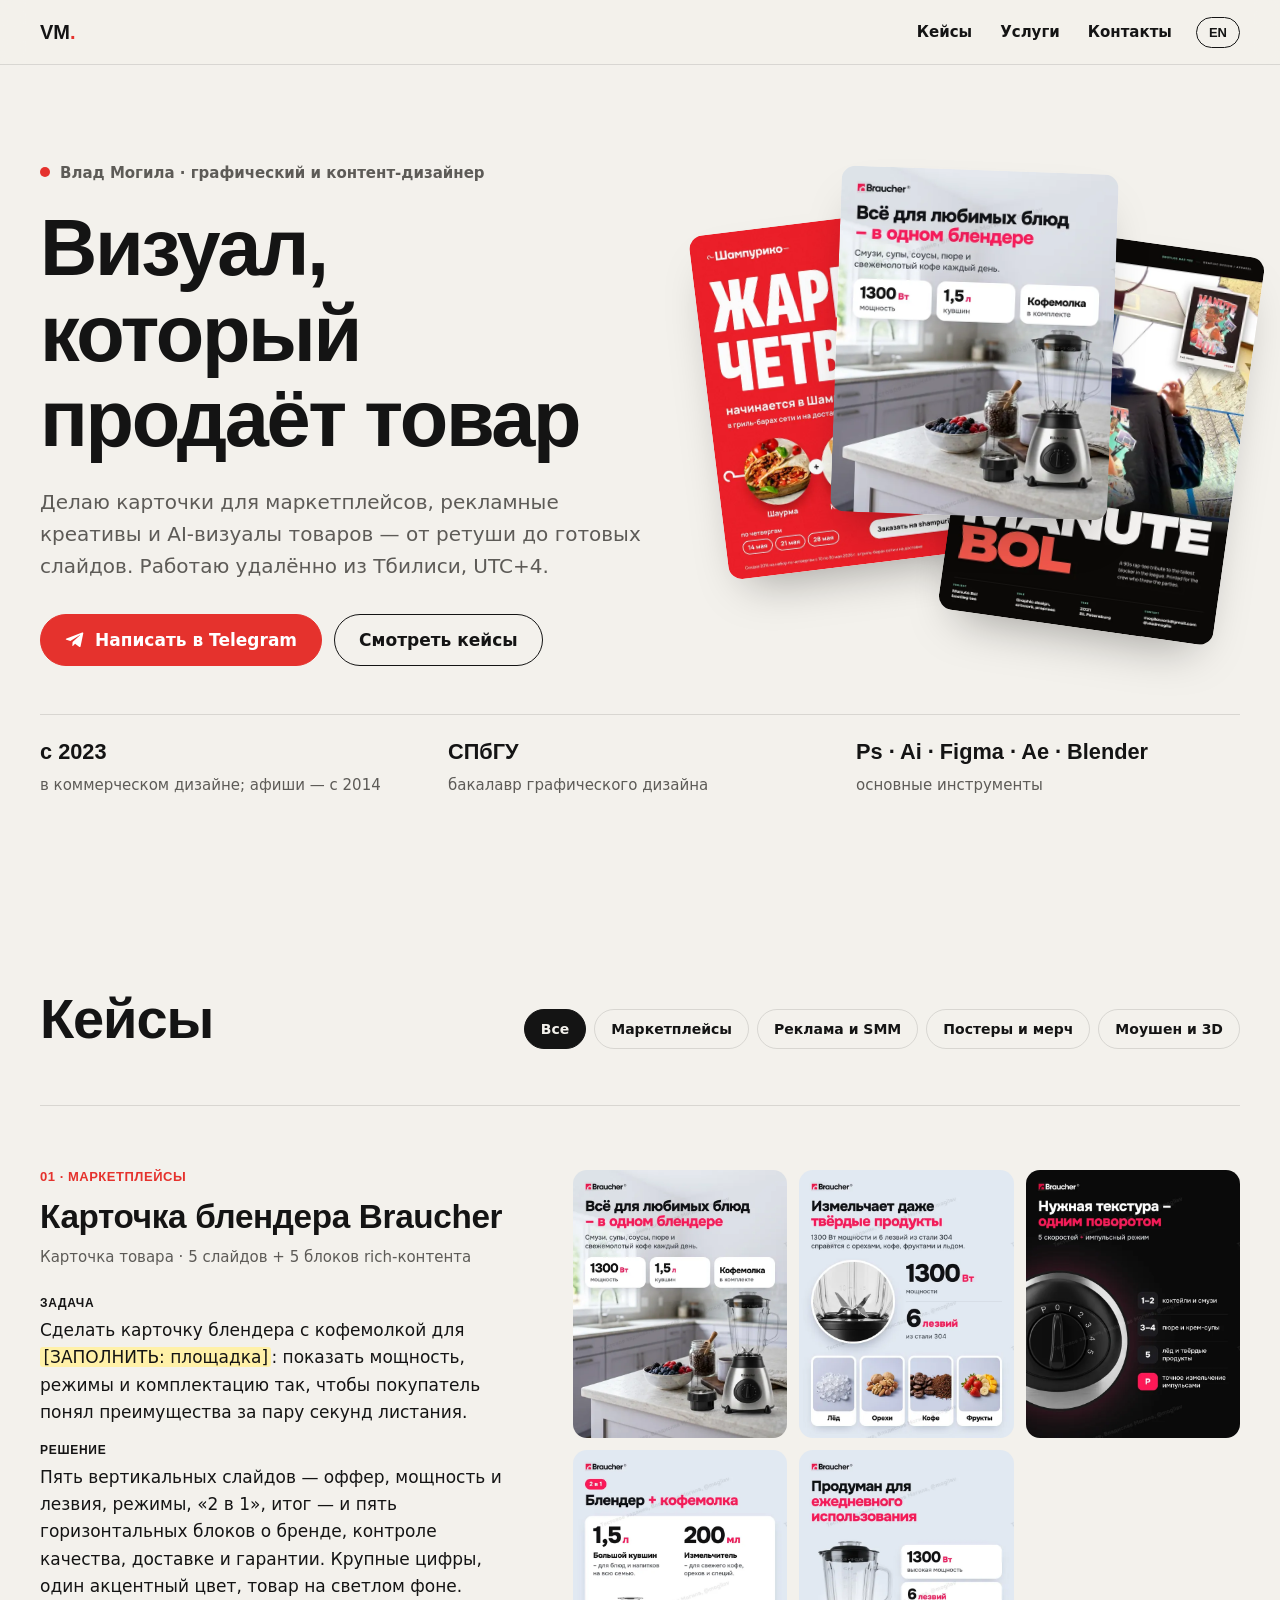
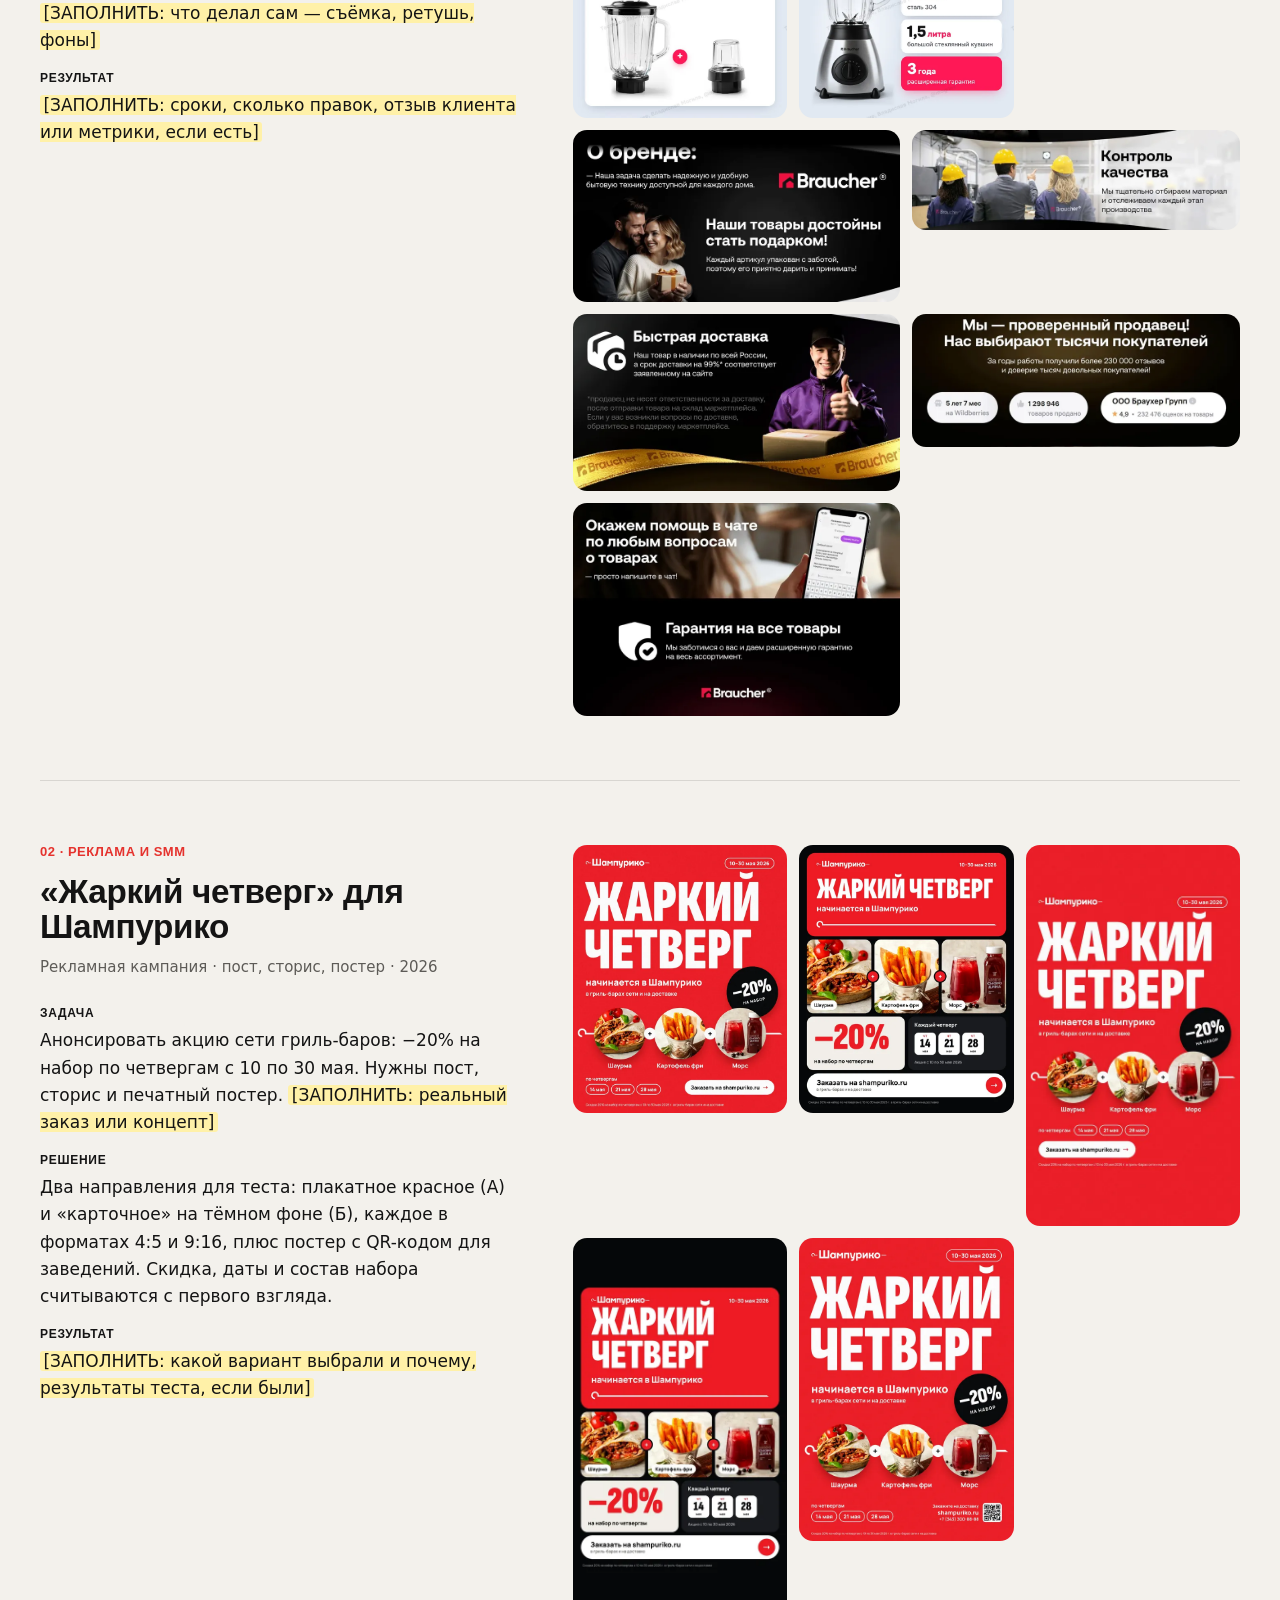
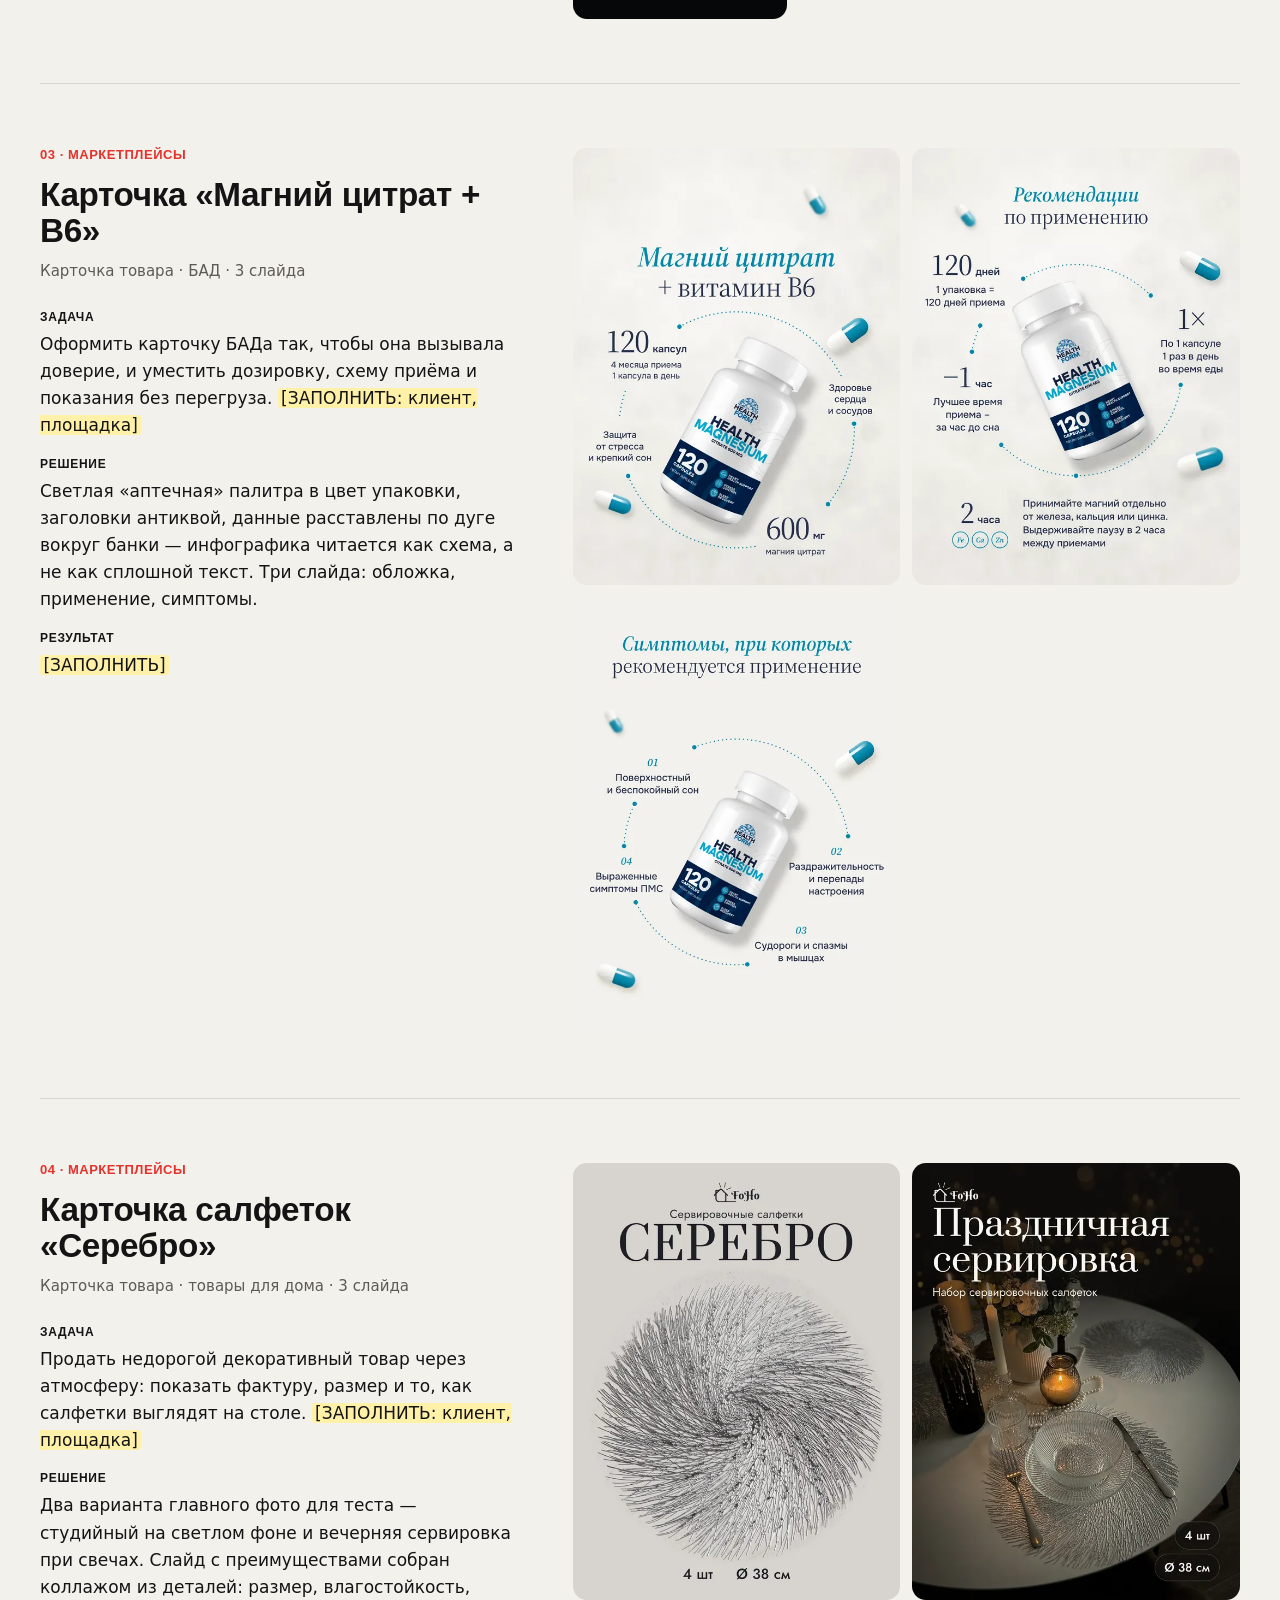
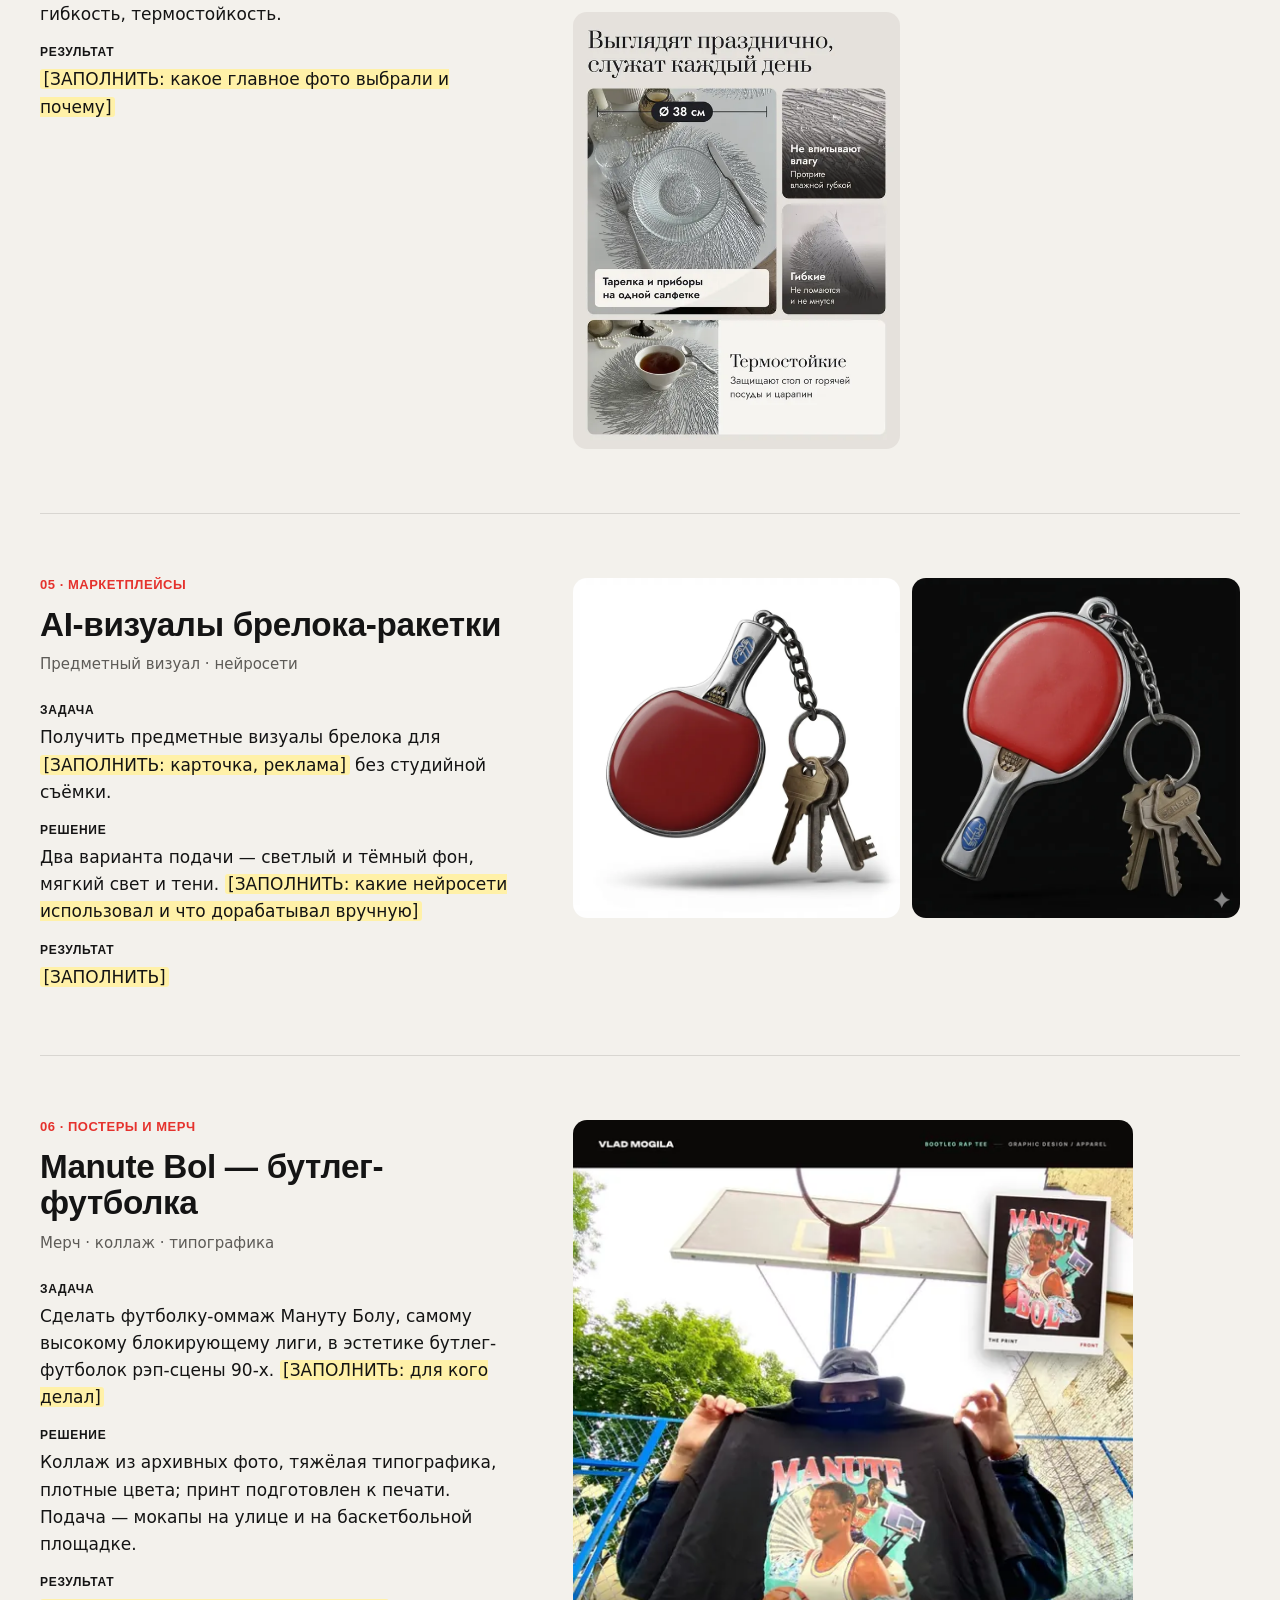
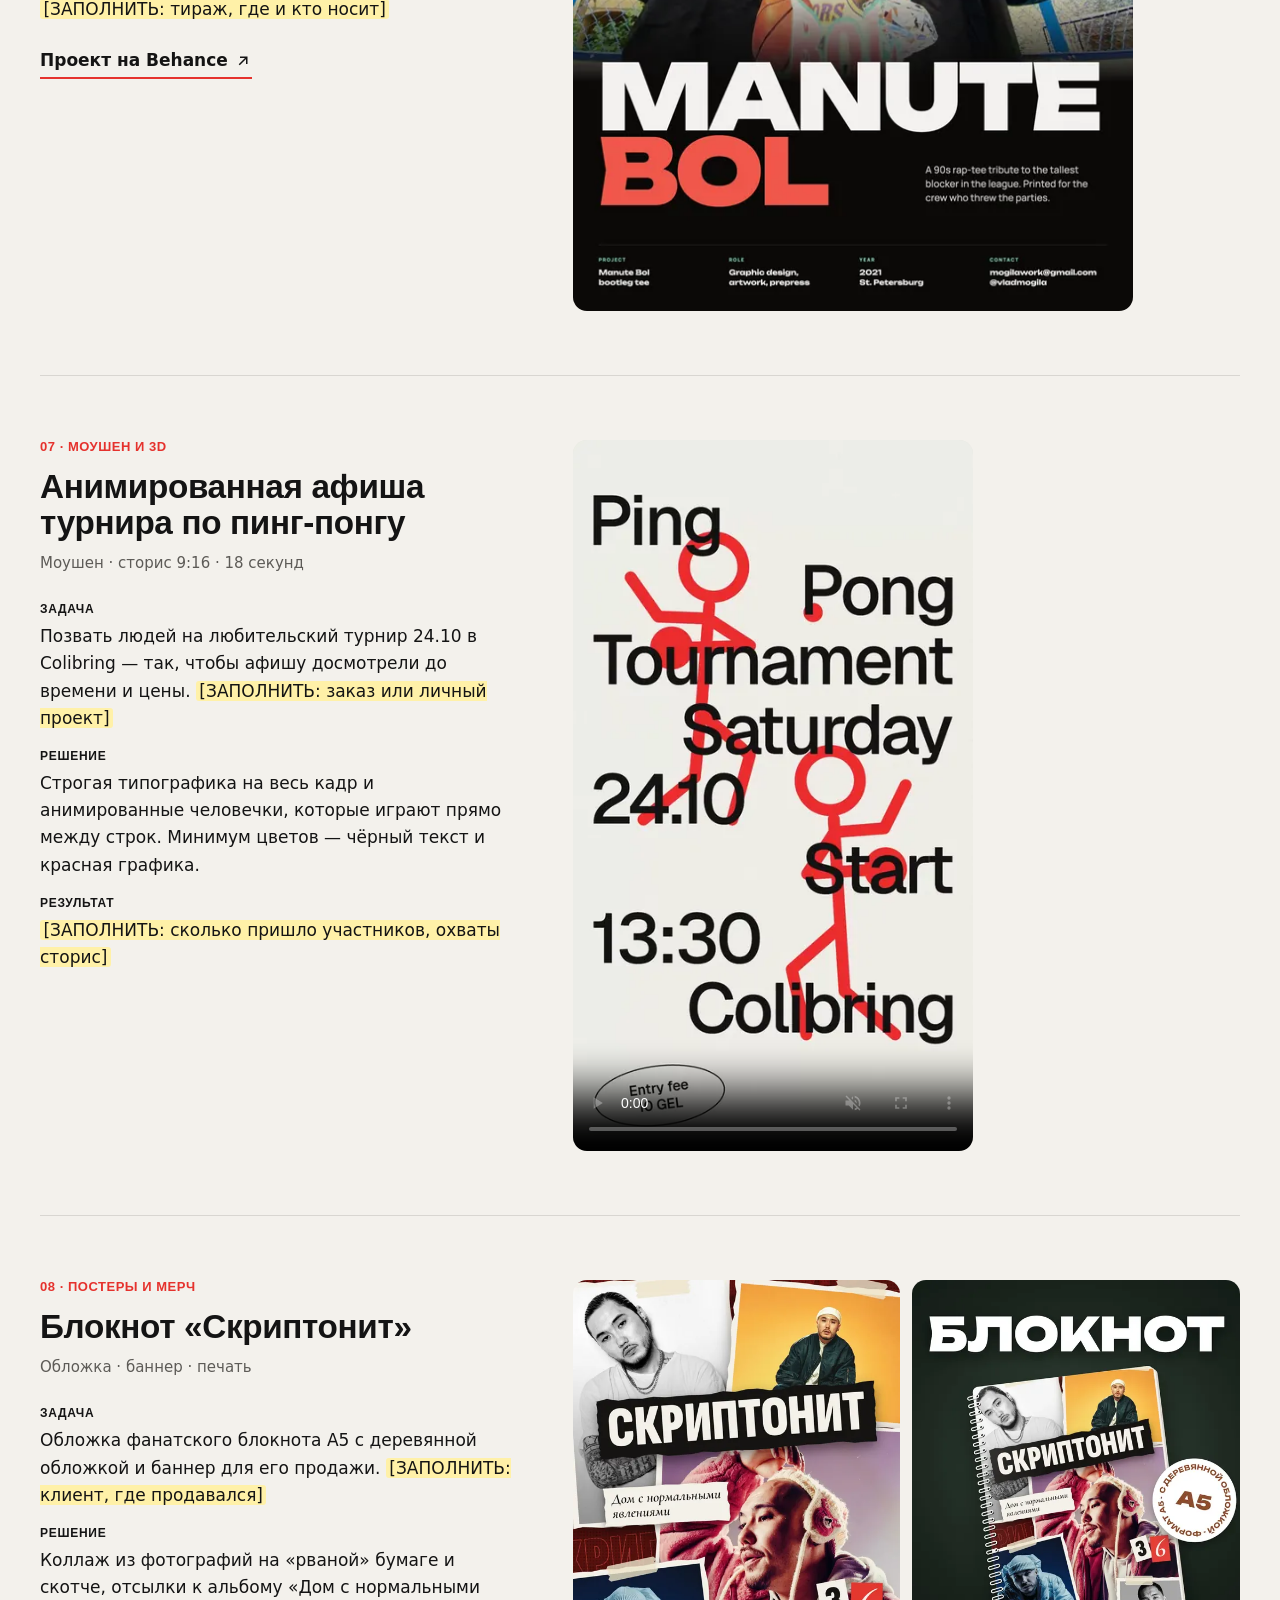
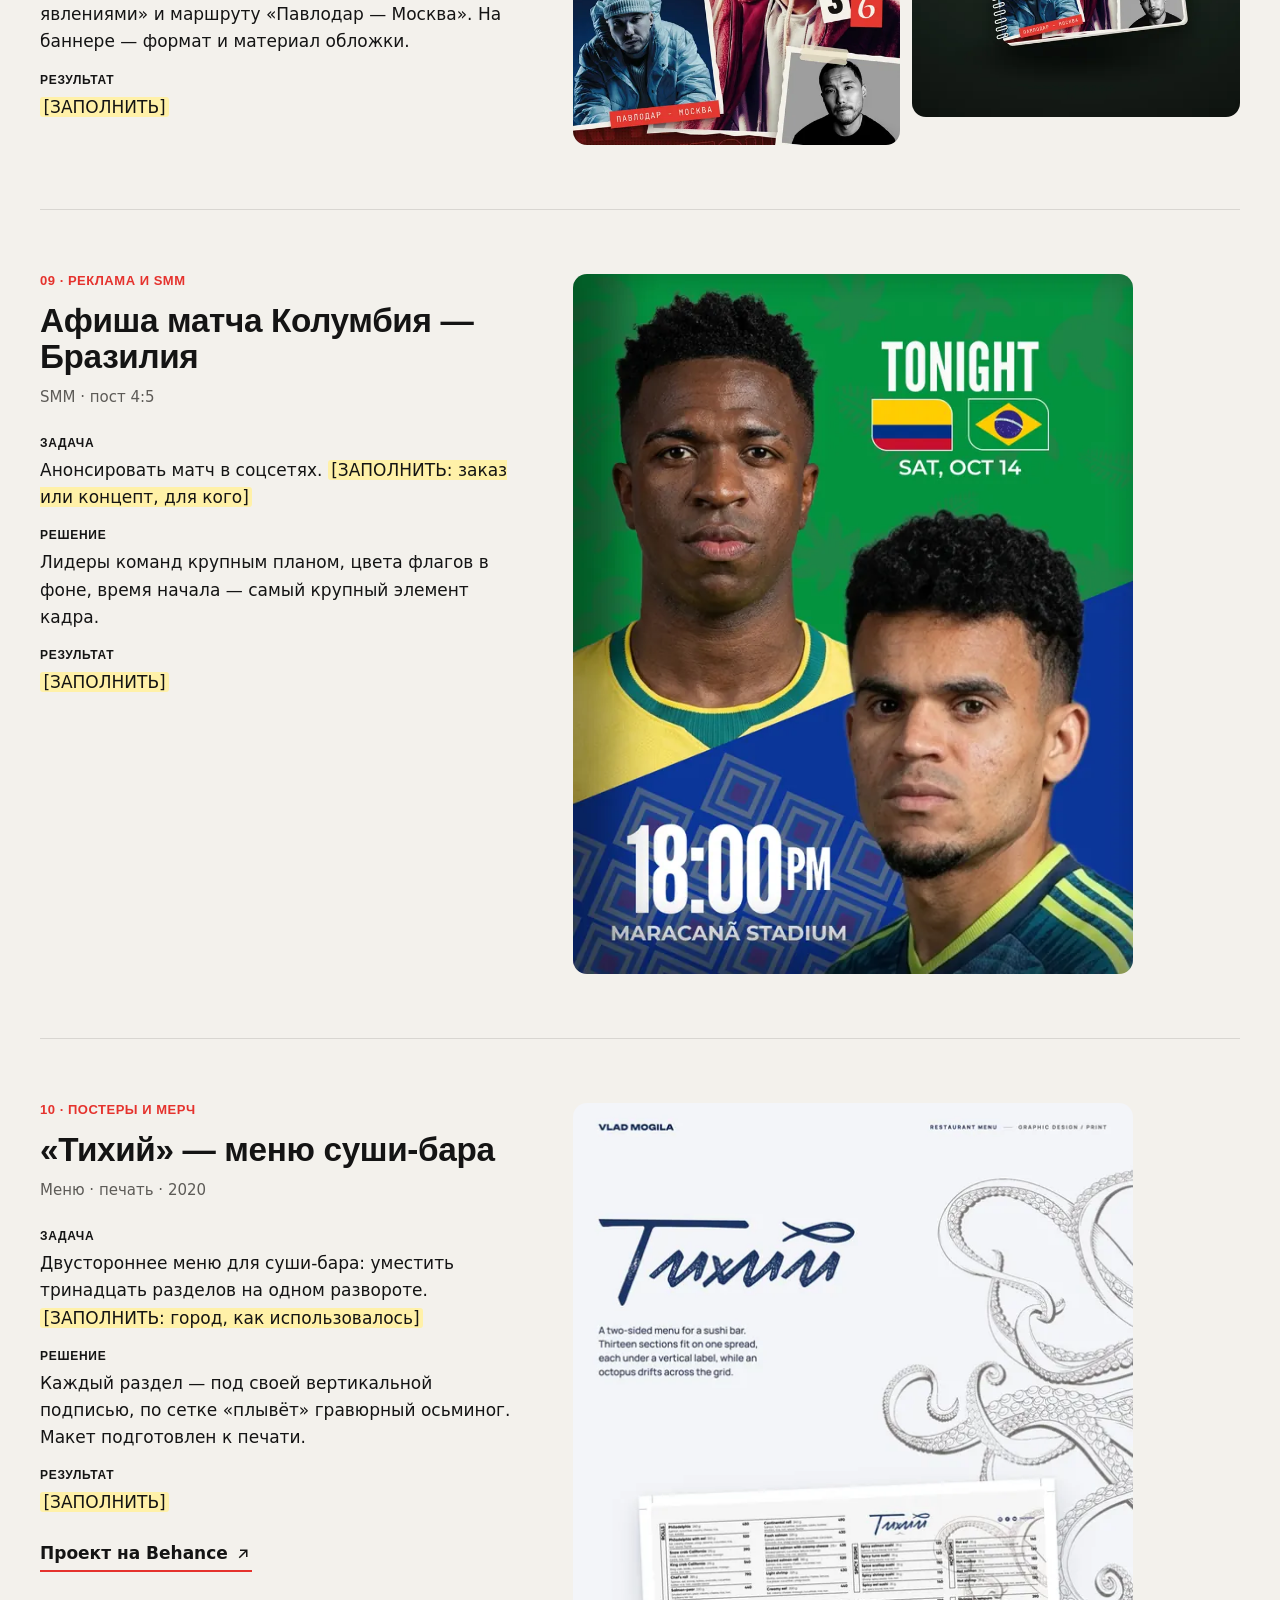
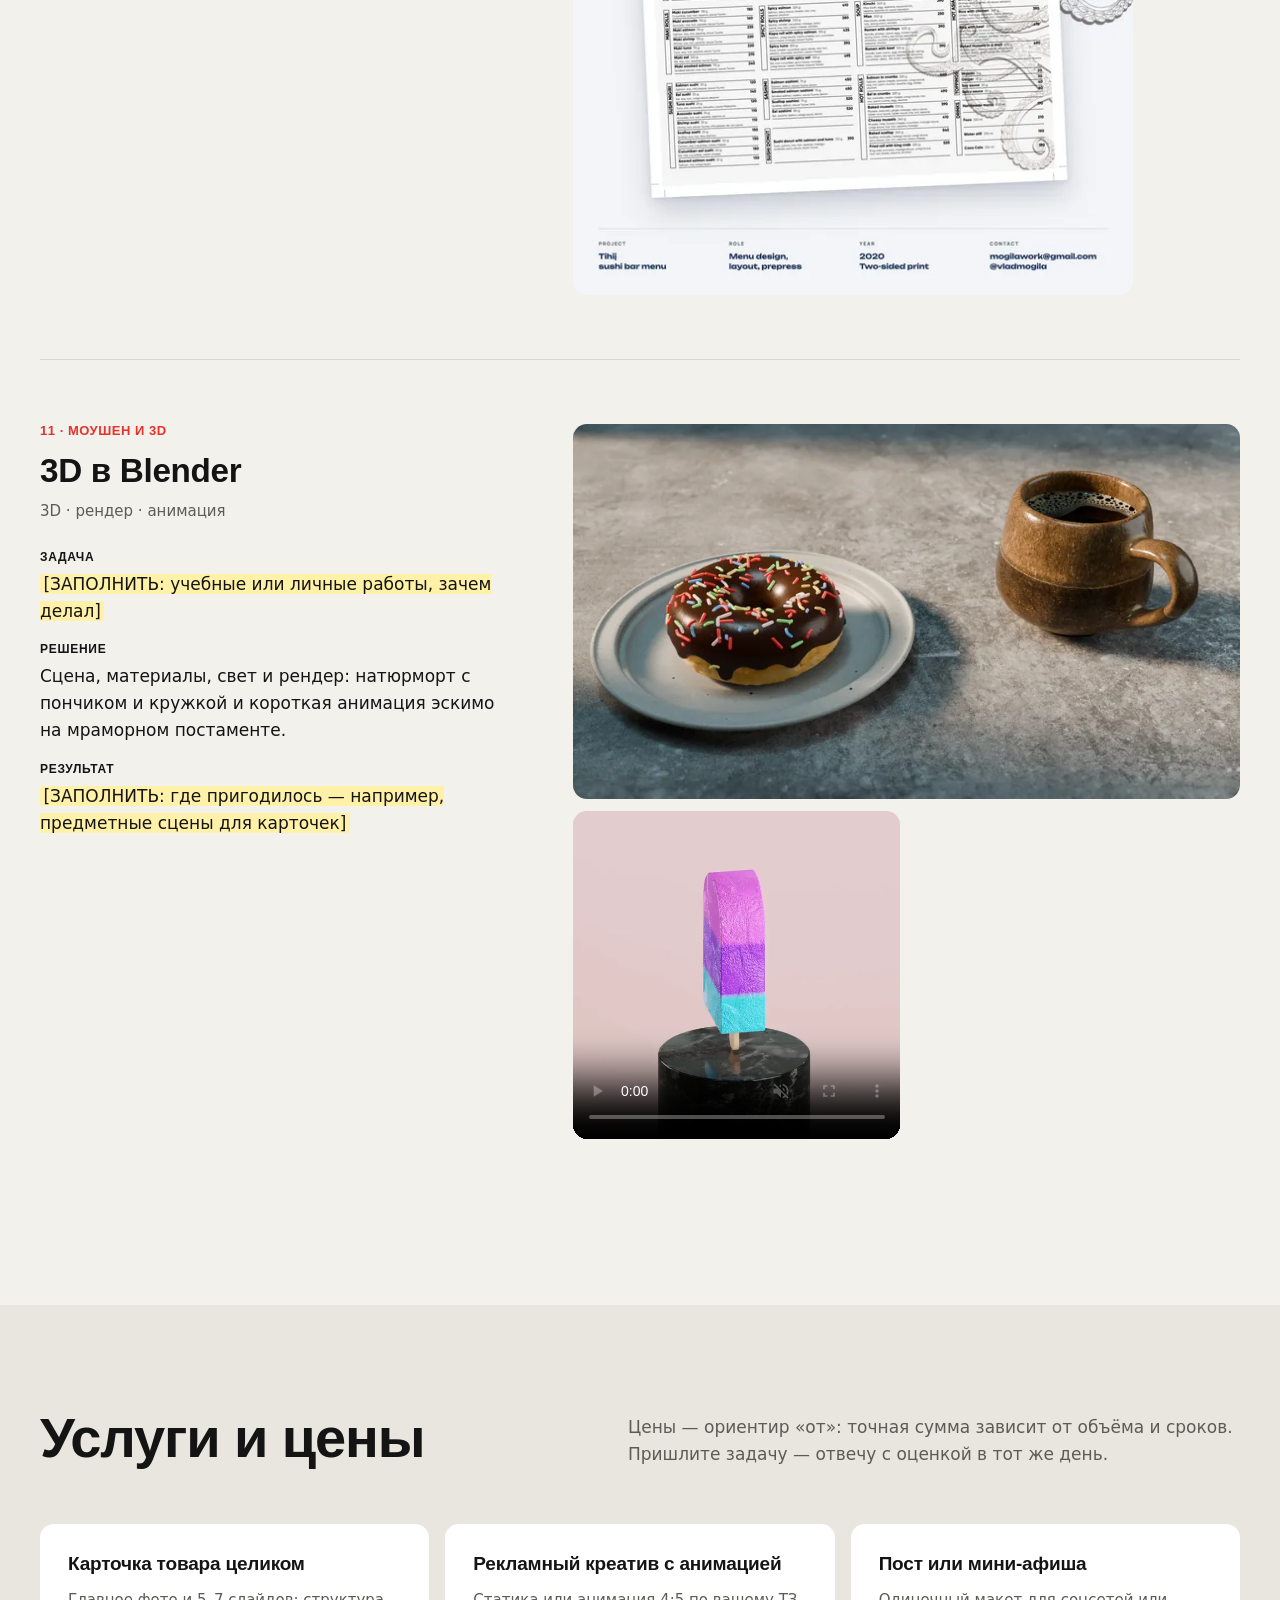
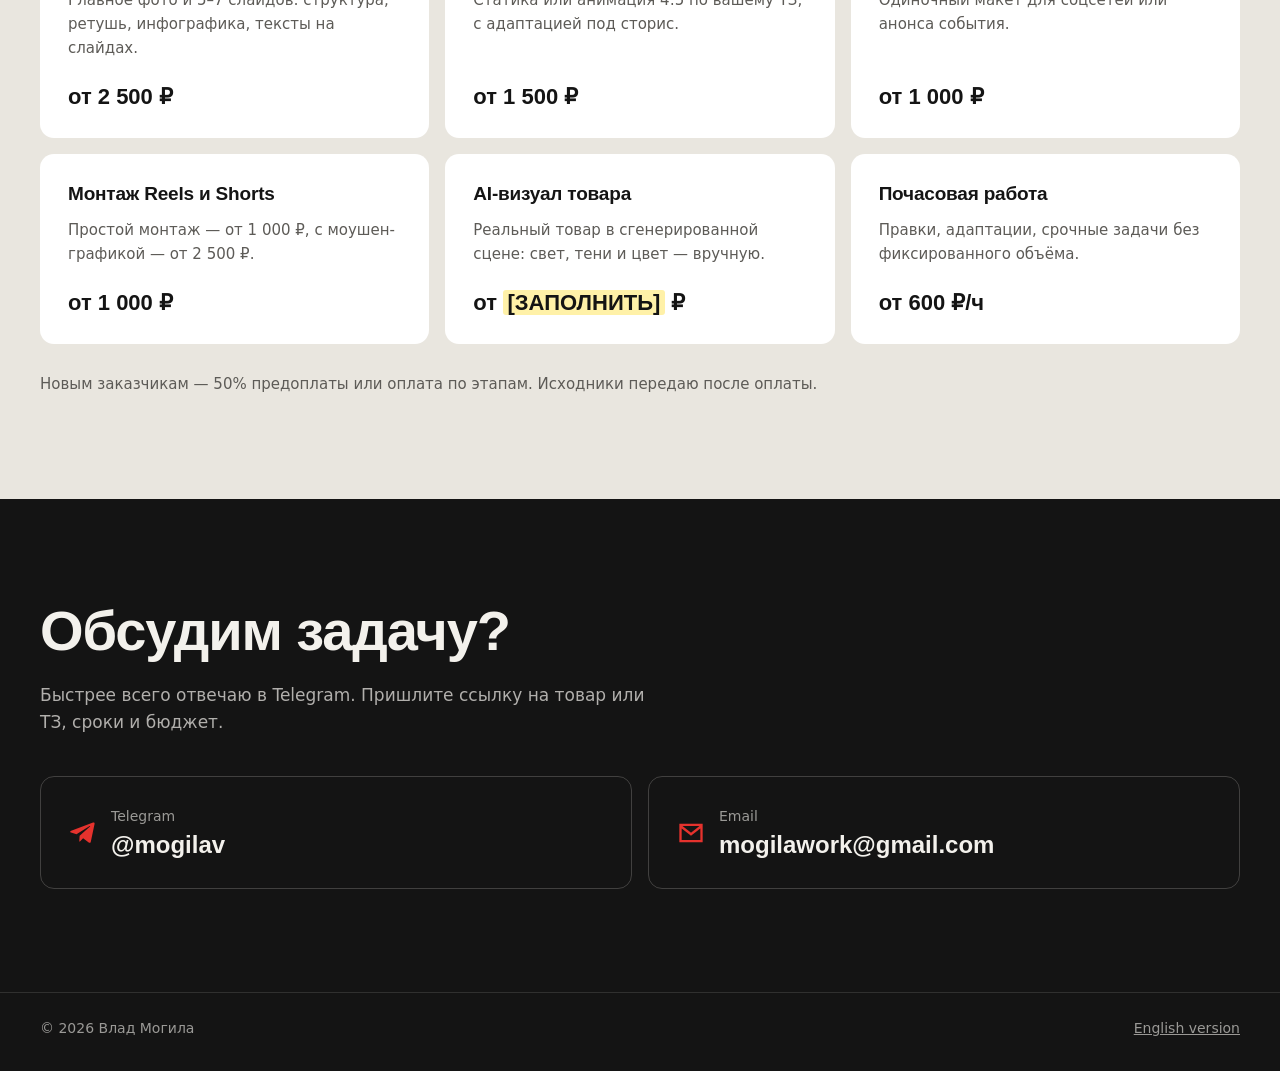
==== docs/index.html @ 45057868 "Add bilingual portfolio site for GitHub Pages - Move project sources into works/ - scripts/optimize." ====
<!doctype html>
<html lang="ru">
<head>
  <meta charset="utf-8">
  <meta name="viewport" content="width=device-width, initial-scale=1">
  <title>Влад Могила — графический и контент-дизайнер</title>
  <meta name="description" content="Карточки для маркетплейсов, рекламные креативы, AI-визуалы товаров и моушен. Портфолио и цены.">
  <link rel="canonical" href="https://vladmogila.github.io/portfolio/">
  <link rel="alternate" hreflang="ru" href="https://vladmogila.github.io/portfolio/">
  <link rel="alternate" hreflang="en" href="https://vladmogila.github.io/portfolio/en/">
  <link rel="alternate" hreflang="x-default" href="https://vladmogila.github.io/portfolio/">
  <meta name="theme-color" content="#f3f1ec">
  <link rel="icon" href="assets/favicon.svg" type="image/svg+xml">
  <link rel="apple-touch-icon" href="assets/apple-touch-icon.png">

  <!-- Превью для соцсетей / Social preview -->
  <meta property="og:type" content="website">
  <meta property="og:site_name" content="Vlad Mogila">
  <meta property="og:locale" content="ru_RU">
  <meta property="og:url" content="https://vladmogila.github.io/portfolio/">
  <meta property="og:title" content="Влад Могила — графический и контент-дизайнер">
  <meta property="og:description" content="Карточки для маркетплейсов, рекламные креативы, AI-визуалы товаров и моушен. Портфолио и цены.">
  <meta property="og:image" content="https://vladmogila.github.io/portfolio/assets/og-ru.jpg">
  <meta property="og:image:width" content="1200">
  <meta property="og:image:height" content="630">
  <meta property="og:image:alt" content="Влад Могила — графический и контент-дизайнер">
  <meta name="twitter:card" content="summary_large_image">
  <meta name="twitter:title" content="Влад Могила — графический и контент-дизайнер">
  <meta name="twitter:description" content="Карточки для маркетплейсов, рекламные креативы, AI-визуалы товаров и моушен. Портфолио и цены.">
  <meta name="twitter:image" content="https://vladmogila.github.io/portfolio/assets/og-ru.jpg">

  <link rel="preload" href="assets/fonts/unbounded-cyrillic.woff2" as="font" type="font/woff2" crossorigin>
  <link rel="stylesheet" href="assets/css/style.css">
  <script src="assets/js/main.js" defer></script>
</head>
<body>
  <a class="skip" href="#main">Перейти к содержанию</a>
  <header class="header">
    <div class="wrap header__inner">
      <a class="logo" href="#top" aria-label="Vlad Mogila">VM<span>.</span></a>
      <nav class="nav" aria-label="Меню">
        <a href="#cases">Кейсы</a>
        <a href="#services">Услуги</a>
        <a href="#contact">Контакты</a>
      </nav>
      <a class="lang" href="en/" hreflang="en" lang="en" aria-label="English version">EN</a>
    </div>
  </header>

  <main id="main">
    <section class="hero" id="top">
      <div class="wrap hero__inner">
        <div class="hero__text">
          <p class="eyebrow">Влад Могила · графический и контент-дизайнер</p>
          <h1>Визуал, который продаёт товар</h1>
          <p class="hero__lead">Делаю карточки для маркетплейсов, рекламные креативы и AI-визуалы товаров — от ретуши до готовых слайдов. Работаю удалённо из Тбилиси, UTC+4.</p>
          <div class="hero__cta">
            <a class="btn btn--accent" href="https://t.me/mogilav" target="_blank" rel="noopener"><svg aria-hidden="true" viewBox="0 0 24 24" width="20" height="20"><path fill="currentColor" d="M21.9 4.3 18.7 19.4c-.2 1-.9 1.3-1.8.8l-4.8-3.6-2.3 2.2c-.3.3-.5.5-1 .5l.3-4.9 8.9-8c.4-.3-.1-.5-.6-.2L6.4 13.1l-4.7-1.5c-1-.3-1-1 .2-1.5L20.6 3c.9-.3 1.6.2 1.3 1.3Z"/></svg>Написать в Telegram</a>
            <a class="btn" href="#cases">Смотреть кейсы</a>
          </div>
        </div>
        <div class="hero__art" aria-hidden="true">
        <img src="assets/works/shampuriko/post-a-thumb.webp" width="1080" height="1350" alt="" fetchpriority="high">
        <img src="assets/works/blender-card/01-offer-thumb.webp" width="1280" height="1600" alt="" fetchpriority="auto">
        <img src="assets/works/manute-bol/presentation-thumb.webp" width="1414" height="2000" alt="" fetchpriority="auto">
        </div>
        <ul class="facts">
          <li><b>с 2023</b><span>в коммерческом дизайне; афиши — с 2014</span></li>
          <li><b>СПбГУ</b><span>бакалавр графического дизайна</span></li>
          <li><b>Ps · Ai · Figma · Ae · Blender</b><span>основные инструменты</span></li>
        </ul>
      </div>
    </section>

    <section class="section" id="cases" aria-labelledby="cases-h">
      <div class="wrap">
        <div class="section__head">
          <h2 id="cases-h">Кейсы</h2>
          <div class="chips" role="group" aria-label="Фильтр кейсов"><button type="button" class="chip" aria-pressed="true" data-filter="all">Все</button><button type="button" class="chip" aria-pressed="false" data-filter="ecom">Маркетплейсы</button><button type="button" class="chip" aria-pressed="false" data-filter="ads">Реклама и SMM</button><button type="button" class="chip" aria-pressed="false" data-filter="print">Постеры и мерч</button><button type="button" class="chip" aria-pressed="false" data-filter="motion">Моушен и 3D</button></div>
        </div>
      <article class="case" id="blender-card" data-cat="ecom">
        <div class="case__text">
          <p class="case__num">01 · Маркетплейсы</p>
          <h3 class="case__title">Карточка блендера Braucher</h3>
          <p class="case__meta">Карточка товара · 5 слайдов + 5 блоков rich-контента</p>
          <dl class="case__story">
            <div><dt>Задача</dt><dd>Сделать карточку блендера с кофемолкой для <mark class="todo">[ЗАПОЛНИТЬ: площадка]</mark>: показать мощность, режимы и комплектацию так, чтобы покупатель понял преимущества за пару секунд листания.</dd></div>
            <div><dt>Решение</dt><dd>Пять вертикальных слайдов — оффер, мощность и лезвия, режимы, «2 в 1», итог — и пять горизонтальных блоков о бренде, контроле качества, доставке и гарантии. Крупные цифры, один акцентный цвет, товар на светлом фоне. <mark class="todo">[ЗАПОЛНИТЬ: что делал сам — съёмка, ретушь, фоны]</mark></dd></div>
            <div><dt>Результат</dt><dd><mark class="todo">[ЗАПОЛНИТЬ: сроки, сколько правок, отзыв клиента или метрики, если есть]</mark></dd></div>
          </dl>
        </div>
        <div class="case__gallery">
          <a class="shot" href="assets/works/blender-card/01-offer.webp" data-w="1280" data-h="1600"><img src="assets/works/blender-card/01-offer-thumb.webp" width="1280" height="1600" alt="Главный слайд: всё для любимых блюд в одном блендере" loading="lazy" decoding="async"></a>
          <a class="shot" href="assets/works/blender-card/02-power.webp" data-w="1280" data-h="1600"><img src="assets/works/blender-card/02-power-thumb.webp" width="1280" height="1600" alt="Слайд о мощности 1300 Вт и шести лезвиях" loading="lazy" decoding="async"></a>
          <a class="shot" href="assets/works/blender-card/03-modes.webp" data-w="1280" data-h="1600"><img src="assets/works/blender-card/03-modes-thumb.webp" width="1280" height="1600" alt="Слайд о пяти скоростях и импульсном режиме" loading="lazy" decoding="async"></a>
          <a class="shot" href="assets/works/blender-card/04-2in1.webp" data-w="1280" data-h="1600"><img src="assets/works/blender-card/04-2in1-thumb.webp" width="1280" height="1600" alt="Слайд «2 в 1»: кувшин и кофемолка" loading="lazy" decoding="async"></a>
          <a class="shot" href="assets/works/blender-card/05-summary.webp" data-w="1280" data-h="1600"><img src="assets/works/blender-card/05-summary-thumb.webp" width="1280" height="1600" alt="Итоговый слайд с характеристиками" loading="lazy" decoding="async"></a>
          <a class="shot is-wide" href="assets/works/blender-card/06-brand.webp" data-w="1280" data-h="670"><img src="assets/works/blender-card/06-brand-thumb.webp" width="1280" height="670" alt="Блок rich-контента о бренде" loading="lazy" decoding="async"></a>
          <a class="shot is-wide" href="assets/works/blender-card/07-quality.webp" data-w="1280" data-h="390"><img src="assets/works/blender-card/07-quality-thumb.webp" width="1280" height="390" alt="Блок о контроле качества" loading="lazy" decoding="async"></a>
          <a class="shot is-wide" href="assets/works/blender-card/08-delivery.webp" data-w="1280" data-h="690"><img src="assets/works/blender-card/08-delivery-thumb.webp" width="1280" height="690" alt="Блок о доставке" loading="lazy" decoding="async"></a>
          <a class="shot is-wide" href="assets/works/blender-card/09-seller.webp" data-w="1280" data-h="518"><img src="assets/works/blender-card/09-seller-thumb.webp" width="1280" height="518" alt="Блок о продавце" loading="lazy" decoding="async"></a>
          <a class="shot is-wide" href="assets/works/blender-card/10-warranty.webp" data-w="1280" data-h="832"><img src="assets/works/blender-card/10-warranty-thumb.webp" width="1280" height="832" alt="Блок о гарантии и поддержке в чате" loading="lazy" decoding="async"></a>
        </div>
      </article>
      <article class="case" id="shampuriko" data-cat="ads">
        <div class="case__text">
          <p class="case__num">02 · Реклама и SMM</p>
          <h3 class="case__title">«Жаркий четверг» для Шампурико</h3>
          <p class="case__meta">Рекламная кампания · пост, сторис, постер · 2026</p>
          <dl class="case__story">
            <div><dt>Задача</dt><dd>Анонсировать акцию сети гриль-баров: −20% на набор по четвергам с 10 по 30 мая. Нужны пост, сторис и печатный постер. <mark class="todo">[ЗАПОЛНИТЬ: реальный заказ или концепт]</mark></dd></div>
            <div><dt>Решение</dt><dd>Два направления для теста: плакатное красное (А) и «карточное» на тёмном фоне (Б), каждое в форматах 4:5 и 9:16, плюс постер с QR-кодом для заведений. Скидка, даты и состав набора считываются с первого взгляда.</dd></div>
            <div><dt>Результат</dt><dd><mark class="todo">[ЗАПОЛНИТЬ: какой вариант выбрали и почему, результаты теста, если были]</mark></dd></div>
          </dl>
        </div>
        <div class="case__gallery">
          <a class="shot" href="assets/works/shampuriko/post-a.webp" data-w="1080" data-h="1350"><img src="assets/works/shampuriko/post-a-thumb.webp" width="1080" height="1350" alt="Пост, вариант А" loading="lazy" decoding="async"></a>
          <a class="shot" href="assets/works/shampuriko/post-b.webp" data-w="1080" data-h="1350"><img src="assets/works/shampuriko/post-b-thumb.webp" width="1080" height="1350" alt="Пост, вариант Б" loading="lazy" decoding="async"></a>
          <a class="shot" href="assets/works/shampuriko/stories-a.webp" data-w="1080" data-h="1920"><img src="assets/works/shampuriko/stories-a-thumb.webp" width="1080" height="1920" alt="Сторис, вариант А" loading="lazy" decoding="async"></a>
          <a class="shot" href="assets/works/shampuriko/stories-b.webp" data-w="1080" data-h="1920"><img src="assets/works/shampuriko/stories-b-thumb.webp" width="1080" height="1920" alt="Сторис, вариант Б" loading="lazy" decoding="async"></a>
          <a class="shot" href="assets/works/shampuriko/poster.webp" data-w="1415" data-h="2000"><img src="assets/works/shampuriko/poster-thumb.webp" width="1415" height="2000" alt="Печатный постер с QR-кодом" loading="lazy" decoding="async"></a>
        </div>
      </article>
      <article class="case" id="magnesium-card" data-cat="ecom">
        <div class="case__text">
          <p class="case__num">03 · Маркетплейсы</p>
          <h3 class="case__title">Карточка «Магний цитрат + B6»</h3>
          <p class="case__meta">Карточка товара · БАД · 3 слайда</p>
          <dl class="case__story">
            <div><dt>Задача</dt><dd>Оформить карточку БАДа так, чтобы она вызывала доверие, и уместить дозировку, схему приёма и показания без перегруза. <mark class="todo">[ЗАПОЛНИТЬ: клиент, площадка]</mark></dd></div>
            <div><dt>Решение</dt><dd>Светлая «аптечная» палитра в цвет упаковки, заголовки антиквой, данные расставлены по дуге вокруг банки — инфографика читается как схема, а не как сплошной текст. Три слайда: обложка, применение, симптомы.</dd></div>
            <div><dt>Результат</dt><dd><mark class="todo">[ЗАПОЛНИТЬ]</mark></dd></div>
          </dl>
        </div>
        <div class="case__gallery">
          <a class="shot" href="assets/works/magnesium-card/01-cover.webp" data-w="1500" data-h="2000"><img src="assets/works/magnesium-card/01-cover-thumb.webp" width="1500" height="2000" alt="Обложка: 120 капсул, 600 мг магния цитрата" loading="lazy" decoding="async"></a>
          <a class="shot" href="assets/works/magnesium-card/02-usage.webp" data-w="1500" data-h="2000"><img src="assets/works/magnesium-card/02-usage-thumb.webp" width="1500" height="2000" alt="Слайд с рекомендациями по применению" loading="lazy" decoding="async"></a>
          <a class="shot" href="assets/works/magnesium-card/03-symptoms.webp" data-w="1500" data-h="2000"><img src="assets/works/magnesium-card/03-symptoms-thumb.webp" width="1500" height="2000" alt="Слайд с симптомами, при которых рекомендуется приём" loading="lazy" decoding="async"></a>
        </div>
      </article>
      <article class="case" id="placemats-card" data-cat="ecom">
        <div class="case__text">
          <p class="case__num">04 · Маркетплейсы</p>
          <h3 class="case__title">Карточка салфеток «Серебро»</h3>
          <p class="case__meta">Карточка товара · товары для дома · 3 слайда</p>
          <dl class="case__story">
            <div><dt>Задача</dt><dd>Продать недорогой декоративный товар через атмосферу: показать фактуру, размер и то, как салфетки выглядят на столе. <mark class="todo">[ЗАПОЛНИТЬ: клиент, площадка]</mark></dd></div>
            <div><dt>Решение</dt><dd>Два варианта главного фото для теста — студийный на светлом фоне и вечерняя сервировка при свечах. Слайд с преимуществами собран коллажом из деталей: размер, влагостойкость, гибкость, термостойкость.</dd></div>
            <div><dt>Результат</dt><dd><mark class="todo">[ЗАПОЛНИТЬ: какое главное фото выбрали и почему]</mark></dd></div>
          </dl>
        </div>
        <div class="case__gallery">
          <a class="shot" href="assets/works/placemats-card/01-main-a.webp" data-w="1500" data-h="2000"><img src="assets/works/placemats-card/01-main-a-thumb.webp" width="1500" height="2000" alt="Главное фото, вариант А: студийный" loading="lazy" decoding="async"></a>
          <a class="shot" href="assets/works/placemats-card/02-main-b.webp" data-w="1500" data-h="2000"><img src="assets/works/placemats-card/02-main-b-thumb.webp" width="1500" height="2000" alt="Главное фото, вариант Б: праздничная сервировка" loading="lazy" decoding="async"></a>
          <a class="shot" href="assets/works/placemats-card/03-benefits.webp" data-w="1500" data-h="2000"><img src="assets/works/placemats-card/03-benefits-thumb.webp" width="1500" height="2000" alt="Слайд с преимуществами" loading="lazy" decoding="async"></a>
        </div>
      </article>
      <article class="case" id="keychain" data-cat="ecom">
        <div class="case__text">
          <p class="case__num">05 · Маркетплейсы</p>
          <h3 class="case__title">AI-визуалы брелока-ракетки</h3>
          <p class="case__meta">Предметный визуал · нейросети</p>
          <dl class="case__story">
            <div><dt>Задача</dt><dd>Получить предметные визуалы брелока для <mark class="todo">[ЗАПОЛНИТЬ: карточка, реклама]</mark> без студийной съёмки.</dd></div>
            <div><dt>Решение</dt><dd>Два варианта подачи — светлый и тёмный фон, мягкий свет и тени. <mark class="todo">[ЗАПОЛНИТЬ: какие нейросети использовал и что дорабатывал вручную]</mark></dd></div>
            <div><dt>Результат</dt><dd><mark class="todo">[ЗАПОЛНИТЬ]</mark></dd></div>
          </dl>
        </div>
        <div class="case__gallery">
          <a class="shot" href="assets/works/keychain/light.webp" data-w="1008" data-h="1047"><img src="assets/works/keychain/light-thumb.webp" width="1008" height="1047" alt="Брелок-ракетка на светлом фоне" loading="lazy" decoding="async"></a>
          <a class="shot" href="assets/works/keychain/dark.webp" data-w="1008" data-h="1047"><img src="assets/works/keychain/dark-thumb.webp" width="1008" height="1047" alt="Брелок-ракетка на тёмном фоне" loading="lazy" decoding="async"></a>
        </div>
      </article>
      <article class="case" id="manute-bol" data-cat="print">
        <div class="case__text">
          <p class="case__num">06 · Постеры и мерч</p>
          <h3 class="case__title">Manute Bol — бутлег-футболка</h3>
          <p class="case__meta">Мерч · коллаж · типографика</p>
          <dl class="case__story">
            <div><dt>Задача</dt><dd>Сделать футболку-оммаж Мануту Болу, самому высокому блокирующему лиги, в эстетике бутлег-футболок рэп-сцены 90-х. <mark class="todo">[ЗАПОЛНИТЬ: для кого делал]</mark></dd></div>
            <div><dt>Решение</dt><dd>Коллаж из архивных фото, тяжёлая типографика, плотные цвета; принт подготовлен к печати. Подача — мокапы на улице и на баскетбольной площадке.</dd></div>
            <div><dt>Результат</dt><dd><mark class="todo">[ЗАПОЛНИТЬ: тираж, где и кто носит]</mark></dd></div>
          </dl>
          <a class="case__link" href="https://www.behance.net/gallery/255535507/Manute-Bol-Bootleg-Rap-Tee" target="_blank" rel="noopener">Проект на Behance <svg aria-hidden="true" viewBox="0 0 24 24" width="18" height="18"><path fill="none" stroke="currentColor" stroke-width="2" d="M7 17 17 7M8 7h9v9"/></svg></a>
        </div>
        <div class="case__gallery">
          <a class="shot" href="assets/works/manute-bol/presentation.webp" data-w="1414" data-h="2000"><img src="assets/works/manute-bol/presentation-thumb.webp" width="1414" height="2000" alt="Презентация футболки Manute Bol" loading="lazy" decoding="async"></a>
        </div>
      </article>
      <article class="case" id="ping-pong" data-cat="motion">
        <div class="case__text">
          <p class="case__num">07 · Моушен и 3D</p>
          <h3 class="case__title">Анимированная афиша турнира по пинг-понгу</h3>
          <p class="case__meta">Моушен · сторис 9:16 · 18 секунд</p>
          <dl class="case__story">
            <div><dt>Задача</dt><dd>Позвать людей на любительский турнир 24.10 в Colibring — так, чтобы афишу досмотрели до времени и цены. <mark class="todo">[ЗАПОЛНИТЬ: заказ или личный проект]</mark></dd></div>
            <div><dt>Решение</dt><dd>Строгая типографика на весь кадр и анимированные человечки, которые играют прямо между строк. Минимум цветов — чёрный текст и красная графика.</dd></div>
            <div><dt>Результат</dt><dd><mark class="todo">[ЗАПОЛНИТЬ: сколько пришло участников, охваты сторис]</mark></dd></div>
          </dl>
        </div>
        <div class="case__gallery">
          <figure class="shot is-video"><video src="assets/works/ping-pong/animation.mp4" poster="assets/works/ping-pong/animation-poster.webp" width="450" height="800" muted loop playsinline preload="none" aria-label="Анимированная афиша турнира по пинг-понгу"></video></figure>
        </div>
      </article>
      <article class="case" id="notebook" data-cat="print">
        <div class="case__text">
          <p class="case__num">08 · Постеры и мерч</p>
          <h3 class="case__title">Блокнот «Скриптонит»</h3>
          <p class="case__meta">Обложка · баннер · печать</p>
          <dl class="case__story">
            <div><dt>Задача</dt><dd>Обложка фанатского блокнота A5 с деревянной обложкой и баннер для его продажи. <mark class="todo">[ЗАПОЛНИТЬ: клиент, где продавался]</mark></dd></div>
            <div><dt>Решение</dt><dd>Коллаж из фотографий на «рваной» бумаге и скотче, отсылки к альбому «Дом с нормальными явлениями» и маршруту «Павлодар — Москва». На баннере — формат и материал обложки.</dd></div>
            <div><dt>Результат</dt><dd><mark class="todo">[ЗАПОЛНИТЬ]</mark></dd></div>
          </dl>
        </div>
        <div class="case__gallery">
          <a class="shot" href="assets/works/notebook/artwork.webp" data-w="1410" data-h="2000"><img src="assets/works/notebook/artwork-thumb.webp" width="1410" height="2000" alt="Обложка блокнота: коллаж со Скриптонитом" loading="lazy" decoding="async"></a>
          <a class="shot" href="assets/works/notebook/mockup.webp" data-w="1500" data-h="2000"><img src="assets/works/notebook/mockup-thumb.webp" width="1500" height="2000" alt="Баннер блокнота A5 с деревянной обложкой" loading="lazy" decoding="async"></a>
        </div>
      </article>
      <article class="case" id="football-poster" data-cat="ads">
        <div class="case__text">
          <p class="case__num">09 · Реклама и SMM</p>
          <h3 class="case__title">Афиша матча Колумбия — Бразилия</h3>
          <p class="case__meta">SMM · пост 4:5</p>
          <dl class="case__story">
            <div><dt>Задача</dt><dd>Анонсировать матч в соцсетях. <mark class="todo">[ЗАПОЛНИТЬ: заказ или концепт, для кого]</mark></dd></div>
            <div><dt>Решение</dt><dd>Лидеры команд крупным планом, цвета флагов в фоне, время начала — самый крупный элемент кадра.</dd></div>
            <div><dt>Результат</dt><dd><mark class="todo">[ЗАПОЛНИТЬ]</mark></dd></div>
          </dl>
        </div>
        <div class="case__gallery">
          <a class="shot" href="assets/works/football-poster/poster.webp" data-w="1080" data-h="1350"><img src="assets/works/football-poster/poster-thumb.webp" width="1080" height="1350" alt="Афиша матча Колумбия — Бразилия" loading="lazy" decoding="async"></a>
        </div>
      </article>
      <article class="case" id="tihij-menu" data-cat="print">
        <div class="case__text">
          <p class="case__num">10 · Постеры и мерч</p>
          <h3 class="case__title">«Тихий» — меню суши-бара</h3>
          <p class="case__meta">Меню · печать · 2020</p>
          <dl class="case__story">
            <div><dt>Задача</dt><dd>Двустороннее меню для суши-бара: уместить тринадцать разделов на одном развороте. <mark class="todo">[ЗАПОЛНИТЬ: город, как использовалось]</mark></dd></div>
            <div><dt>Решение</dt><dd>Каждый раздел — под своей вертикальной подписью, по сетке «плывёт» гравюрный осьминог. Макет подготовлен к печати.</dd></div>
            <div><dt>Результат</dt><dd><mark class="todo">[ЗАПОЛНИТЬ]</mark></dd></div>
          </dl>
          <a class="case__link" href="https://www.behance.net/gallery/93482807/tihij-Menu-for-restaurant" target="_blank" rel="noopener">Проект на Behance <svg aria-hidden="true" viewBox="0 0 24 24" width="18" height="18"><path fill="none" stroke="currentColor" stroke-width="2" d="M7 17 17 7M8 7h9v9"/></svg></a>
        </div>
        <div class="case__gallery">
          <a class="shot" href="assets/works/tihij-menu/presentation.webp" data-w="1414" data-h="2000"><img src="assets/works/tihij-menu/presentation-thumb.webp" width="1414" height="2000" alt="Презентация меню «Тихий»" loading="lazy" decoding="async"></a>
        </div>
      </article>
      <article class="case" id="blender-3d" data-cat="motion">
        <div class="case__text">
          <p class="case__num">11 · Моушен и 3D</p>
          <h3 class="case__title">3D в Blender</h3>
          <p class="case__meta">3D · рендер · анимация</p>
          <dl class="case__story">
            <div><dt>Задача</dt><dd><mark class="todo">[ЗАПОЛНИТЬ: учебные или личные работы, зачем делал]</mark></dd></div>
            <div><dt>Решение</dt><dd>Сцена, материалы, свет и рендер: натюрморт с пончиком и кружкой и короткая анимация эскимо на мраморном постаменте.</dd></div>
            <div><dt>Результат</dt><dd><mark class="todo">[ЗАПОЛНИТЬ: где пригодилось — например, предметные сцены для карточек]</mark></dd></div>
          </dl>
        </div>
        <div class="case__gallery">
          <a class="shot is-wide" href="assets/works/blender-3d/donut.webp" data-w="1920" data-h="1080"><img src="assets/works/blender-3d/donut-thumb.webp" width="1920" height="1080" alt="Рендер: пончик и кружка" loading="lazy" decoding="async"></a>
          <figure class="shot is-video"><video src="assets/works/blender-3d/popsicle.mp4" poster="assets/works/blender-3d/popsicle-poster.webp" width="640" height="640" muted loop playsinline preload="none" aria-label="Анимация: эскимо на мраморном постаменте"></video></figure>
        </div>
      </article>
      </div>
    </section>

    <section class="section section--alt" id="services" aria-labelledby="services-h">
      <div class="wrap">
        <div class="section__head">
          <h2 id="services-h">Услуги и цены</h2>
          <p class="section__lead">Цены — ориентир «от»: точная сумма зависит от объёма и сроков. Пришлите задачу — отвечу с оценкой в тот же день.</p>
        </div>
        <ul class="services">
        <li class="service">
          <h3>Карточка товара целиком</h3>
          <p>Главное фото и 5–7 слайдов: структура, ретушь, инфографика, тексты на слайдах.</p>
          <p class="service__price">от 2 500 ₽</p>
        </li>
        <li class="service">
          <h3>Рекламный креатив с анимацией</h3>
          <p>Статика или анимация 4:5 по вашему ТЗ, с адаптацией под сторис.</p>
          <p class="service__price">от 1 500 ₽</p>
        </li>
        <li class="service">
          <h3>Пост или мини-афиша</h3>
          <p>Одиночный макет для соцсетей или анонса события.</p>
          <p class="service__price">от 1 000 ₽</p>
        </li>
        <li class="service">
          <h3>Монтаж Reels и Shorts</h3>
          <p>Простой монтаж — от 1 000 ₽, с моушен-графикой — от 2 500 ₽.</p>
          <p class="service__price">от 1 000 ₽</p>
        </li>
        <li class="service">
          <h3>AI-визуал товара</h3>
          <p>Реальный товар в сгенерированной сцене: свет, тени и цвет — вручную.</p>
          <p class="service__price">от <mark class="todo">[ЗАПОЛНИТЬ]</mark> ₽</p>
        </li>
        <li class="service">
          <h3>Почасовая работа</h3>
          <p>Правки, адаптации, срочные задачи без фиксированного объёма.</p>
          <p class="service__price">от 600 ₽/ч</p>
        </li>
        </ul>
        <p class="terms">Новым заказчикам — 50% предоплаты или оплата по этапам. Исходники передаю после оплаты.</p>
      </div>
    </section>

    <section class="section contact" id="contact" aria-labelledby="contact-h">
      <div class="wrap">
        <h2 id="contact-h">Обсудим задачу?</h2>
        <p class="section__lead">Быстрее всего отвечаю в Telegram. Пришлите ссылку на товар или ТЗ, сроки и бюджет.</p>
        <div class="contact__links">
          <a class="contact__link" href="https://t.me/mogilav" target="_blank" rel="noopener"><svg aria-hidden="true" viewBox="0 0 24 24" width="20" height="20"><path fill="currentColor" d="M21.9 4.3 18.7 19.4c-.2 1-.9 1.3-1.8.8l-4.8-3.6-2.3 2.2c-.3.3-.5.5-1 .5l.3-4.9 8.9-8c.4-.3-.1-.5-.6-.2L6.4 13.1l-4.7-1.5c-1-.3-1-1 .2-1.5L20.6 3c.9-.3 1.6.2 1.3 1.3Z"/></svg><span>Telegram</span><b>@mogilav</b></a>
          <a class="contact__link" href="mailto:mogilawork@gmail.com"><svg aria-hidden="true" viewBox="0 0 24 24" width="20" height="20"><path fill="none" stroke="currentColor" stroke-width="2" d="M3 5h18v14H3z M3 6l9 7 9-7"/></svg><span>Email</span><b>mogilawork@gmail.com</b></a>
        </div>
      </div>
    </section>
  </main>

  <footer class="footer">
    <div class="wrap footer__inner">
      <span>© 2026 Влад Могила</span>
      <a href="en/" hreflang="en">English version</a>
    </div>
  </footer>

  <dialog class="lightbox" aria-label="Влад Могила — графический и контент-дизайнер">
    <figure class="lightbox__figure">
      <img class="lightbox__img" alt="">
      <figcaption class="lightbox__caption"></figcaption>
    </figure>
    <button class="lightbox__btn lightbox__close" type="button" aria-label="Закрыть">✕</button>
    <button class="lightbox__btn lightbox__prev" type="button" aria-label="Предыдущее">←</button>
    <button class="lightbox__btn lightbox__next" type="button" aria-label="Следующее">→</button>
  </dialog>
</body>
</html>
---- docs/assets/css/style.css ----
/* ---------- Шрифты (self-hosted, SIL OFL) ---------- */
@font-face {
  font-family: "Unbounded";
  src: url("../fonts/unbounded-cyrillic.woff2") format("woff2");
  font-weight: 500 800;
  font-display: swap;
  unicode-range: U+0301, U+0400-045F, U+0490-0491, U+04B0-04B1, U+2116;
}
@font-face {
  font-family: "Unbounded";
  src: url("../fonts/unbounded-latin.woff2") format("woff2");
  font-weight: 500 800;
  font-display: swap;
  unicode-range: U+0000-00FF, U+0131, U+0152-0153, U+02BB-02BC, U+02C6, U+02DA, U+02DC, U+0304, U+0308, U+0329, U+2000-206F, U+20AC, U+2122, U+2191, U+2193, U+2212, U+2215, U+FEFF, U+FFFD;
}
@font-face {
  font-family: "Manrope";
  src: url("../fonts/manrope-cyrillic.woff2") format("woff2");
  font-weight: 400 800;
  font-display: swap;
  unicode-range: U+0301, U+0400-045F, U+0490-0491, U+04B0-04B1, U+2116;
}
@font-face {
  font-family: "Manrope";
  src: url("../fonts/manrope-latin.woff2") format("woff2");
  font-weight: 400 800;
  font-display: swap;
  unicode-range: U+0000-00FF, U+0131, U+0152-0153, U+02BB-02BC, U+02C6, U+02DA, U+02DC, U+0304, U+0308, U+0329, U+2000-206F, U+20AC, U+2122, U+2191, U+2193, U+2212, U+2215, U+FEFF, U+FFFD;
}

/* ---------- Токены ---------- */
:root {
  --bg: #f3f1ec;
  --bg-alt: #e9e6df;
  --surface: #ffffff;
  --ink: #141414;
  --muted: #5d5b57;
  --line: rgba(20, 20, 20, 0.12);
  --accent: #e5322d;
  --accent-ink: #ffffff;
  --todo: #fff1a8;
  --radius: 14px;
  --gutter: clamp(16px, 4vw, 40px);
  --header-h: 64px;
  --font-display: "Unbounded", "Arial Black", sans-serif;
  --font-body: "Manrope", system-ui, -apple-system, "Segoe UI", sans-serif;
  color-scheme: light;
}

/* ---------- База ---------- */
*, *::before, *::after { box-sizing: border-box; }
html { scroll-behavior: smooth; scroll-padding-top: calc(var(--header-h) + 16px); -webkit-text-size-adjust: 100%; }
body {
  margin: 0;
  background: var(--bg);
  color: var(--ink);
  font: 400 17px/1.6 var(--font-body);
  -webkit-font-smoothing: antialiased;
  overflow-x: hidden;
}
img, video { display: block; max-width: 100%; height: auto; }
a { color: inherit; }
h1, h2, h3 { font-family: var(--font-display); font-weight: 700; line-height: 1.08; margin: 0; letter-spacing: -0.01em; }
p { margin: 0; }
:focus-visible { outline: 3px solid var(--accent); outline-offset: 3px; border-radius: 4px; }
.wrap { width: 100%; max-width: 1280px; margin: 0 auto; padding: 0 var(--gutter); }

.skip {
  position: absolute; left: 16px; top: -100px; z-index: 100;
  background: var(--ink); color: var(--bg); padding: 10px 16px; border-radius: 8px;
}
.skip:focus { top: 12px; }

mark.todo { background: var(--todo); color: var(--ink); padding: 0 .2em; border-radius: 3px; }

/* ---------- Шапка ---------- */
.header {
  position: sticky; top: 0; z-index: 20;
  background: rgba(243, 241, 236, 0.86);
  -webkit-backdrop-filter: saturate(1.4) blur(12px);
  backdrop-filter: saturate(1.4) blur(12px);
  border-bottom: 1px solid var(--line);
}
.header__inner { display: flex; align-items: center; gap: 24px; height: var(--header-h); }
.logo { font: 800 20px/1 var(--font-display); text-decoration: none; }
.logo span { color: var(--accent); }
.nav { display: flex; gap: 28px; margin-left: auto; }
.nav a { text-decoration: none; font-weight: 600; font-size: 15px; }
.nav a:hover { color: var(--accent); }
.lang {
  font: 700 13px/1 var(--font-display); text-decoration: none;
  border: 1.5px solid var(--ink); border-radius: 999px; padding: 8px 12px;
}
.lang:hover { background: var(--ink); color: var(--bg); }

/* ---------- Первый экран ---------- */
.hero { padding: clamp(40px, 8vw, 96px) 0 clamp(48px, 7vw, 88px); overflow-x: clip; }
.hero__inner { display: grid; grid-template-columns: 1.15fr 1fr; gap: 48px 56px; align-items: center; }
.eyebrow { font-weight: 700; font-size: 15px; color: var(--muted); margin-bottom: 20px; }
.eyebrow::before { content: ""; display: inline-block; width: 10px; height: 10px; border-radius: 50%; background: var(--accent); margin-right: 10px; vertical-align: 1px; }
.hero h1 { font-size: clamp(38px, 6.2vw, 84px); font-weight: 800; letter-spacing: -0.03em; }
.hero__lead { margin-top: 24px; font-size: clamp(17px, 1.6vw, 20px); color: var(--muted); max-width: 34em; }
.hero__cta { display: flex; flex-wrap: wrap; gap: 12px; margin-top: 32px; }

.btn {
  display: inline-flex; align-items: center; gap: 10px;
  min-height: 52px; padding: 0 24px; border-radius: 999px;
  border: 1.5px solid var(--ink); font-weight: 700; text-decoration: none;
  transition: transform .15s ease, background-color .15s ease, color .15s ease;
}
.btn:hover { transform: translateY(-2px); }
.btn--accent { background: var(--accent); border-color: var(--accent); color: var(--accent-ink); }
.btn:not(.btn--accent):hover { background: var(--ink); color: var(--bg); }

.hero__art { position: relative; height: clamp(320px, 38vw, 520px); }
.hero__art img {
  position: absolute; width: 52%; border-radius: var(--radius);
  box-shadow: 0 24px 48px -20px rgba(0, 0, 0, .35);
}
.hero__art img:nth-child(1) { left: 0; top: 10%; transform: rotate(-7deg); z-index: 1; }
.hero__art img:nth-child(2) { left: 24%; top: 0; transform: rotate(2deg); z-index: 2; }
.hero__art img:nth-child(3) { right: 0; top: 14%; transform: rotate(8deg); z-index: 1; }

.facts {
  grid-column: 1 / -1; list-style: none; margin: 0; padding: 24px 0 0;
  border-top: 1px solid var(--line);
  display: grid; grid-template-columns: repeat(3, 1fr); gap: 24px;
}
.facts b { display: block; font: 700 clamp(16px, 1.7vw, 22px)/1.2 var(--font-display); margin-bottom: 6px; }
.facts span { color: var(--muted); font-size: 15px; }

/* ---------- Секции ---------- */
.section { padding: clamp(56px, 8vw, 112px) 0; }
.section--alt { background: var(--bg-alt); }
.section__head { display: flex; flex-wrap: wrap; align-items: end; justify-content: space-between; gap: 20px 40px; margin-bottom: clamp(32px, 5vw, 56px); }
.section h2 { font-size: clamp(30px, 4.4vw, 56px); font-weight: 800; letter-spacing: -0.02em; }
.section__lead { color: var(--muted); max-width: 36em; }

.chips { display: flex; flex-wrap: wrap; gap: 8px; }
.chip {
  font: 600 14px/1 var(--font-body); color: var(--ink);
  background: transparent; border: 1.5px solid var(--line); border-radius: 999px;
  padding: 10px 16px; cursor: pointer; min-height: 40px;
}
.chip:hover { border-color: var(--ink); }
.chip[aria-pressed="true"] { background: var(--ink); border-color: var(--ink); color: var(--bg); }

/* ---------- Кейсы ---------- */
.case {
  display: grid; grid-template-columns: minmax(0, 5fr) minmax(0, 7fr); gap: 32px 56px;
  padding: clamp(40px, 5vw, 64px) 0; border-top: 1px solid var(--line);
}
.case[hidden] { display: none; }
.case__text { align-self: start; position: sticky; top: calc(var(--header-h) + 24px); }
.case__num { font: 700 13px/1 var(--font-display); color: var(--accent); text-transform: uppercase; letter-spacing: .04em; margin-bottom: 16px; }
.case__title { font-size: clamp(24px, 2.6vw, 34px); }
.case__meta { margin-top: 10px; color: var(--muted); font-size: 15px; }
.case__story { margin: 28px 0 0; display: grid; gap: 18px; }
.case__story dt { font: 700 12px/1 var(--font-display); text-transform: uppercase; letter-spacing: .06em; margin-bottom: 8px; }
.case__story dd { margin: 0; }
.case__link {
  display: inline-flex; align-items: center; gap: 6px; margin-top: 24px;
  font-weight: 700; text-decoration: none; border-bottom: 2px solid var(--accent); padding-bottom: 2px;
}
.case__link:hover { color: var(--accent); }

.case__gallery { display: grid; grid-template-columns: repeat(2, minmax(0, 1fr)); gap: 12px; align-items: start; }
.case__gallery > :only-child { grid-column: 1 / -1; max-width: 560px; }
.case__gallery > .is-wide { grid-column: 1 / -1; }
.case__gallery > .is-video:only-child { max-width: 400px; }
/* Большие галереи: вертикальные по три в ряд, широкие — по две */
.case__gallery:has(> :nth-child(5)) { grid-template-columns: repeat(6, minmax(0, 1fr)); }
.case__gallery:has(> :nth-child(5)) > * { grid-column: span 2; }
.case__gallery:has(> :nth-child(5)) > .is-wide { grid-column: span 3; }

.shot {
  display: block; overflow: hidden; border-radius: var(--radius);
  background: var(--bg-alt); margin: 0;
}
a.shot { cursor: zoom-in; }
.shot img, .shot video { width: 100%; transition: transform .4s ease; }
a.shot:hover img { transform: scale(1.03); }

/* ---------- Услуги ---------- */
.services { list-style: none; margin: 0; padding: 0; display: grid; grid-template-columns: repeat(3, minmax(0, 1fr)); gap: 16px; }
.service {
  display: flex; flex-direction: column; gap: 12px;
  background: var(--surface); border-radius: var(--radius); padding: 28px;
}
.service h3 { font-size: 19px; line-height: 1.25; }
.service p { color: var(--muted); font-size: 15px; }
.service .service__price { margin-top: auto; padding-top: 12px; color: var(--ink); font: 700 22px/1.2 var(--font-display); }
.terms { margin-top: 28px; color: var(--muted); font-size: 15px; }

/* ---------- Контакты ---------- */
.contact { background: var(--ink); color: var(--bg); }
.contact .section__lead { color: rgba(243, 241, 236, .7); margin-top: 20px; }
.contact__links { display: grid; grid-template-columns: repeat(2, minmax(0, 1fr)); gap: 16px; margin-top: 40px; }
.contact__link {
  display: grid; grid-template-columns: auto 1fr; align-items: center; gap: 4px 14px;
  padding: 28px; border-radius: var(--radius); border: 1.5px solid rgba(243, 241, 236, .2);
  text-decoration: none; transition: background-color .15s ease, border-color .15s ease;
}
.contact__link svg { grid-row: span 2; width: 28px; height: 28px; color: var(--accent); }
.contact__link span { font-size: 14px; color: rgba(243, 241, 236, .6); }
.contact__link b { font: 700 clamp(17px, 2vw, 24px)/1.2 var(--font-display); overflow-wrap: anywhere; }
.contact__link:hover { background: var(--accent); border-color: var(--accent); }
.contact__link:hover svg, .contact__link:hover span { color: var(--accent-ink); }

.footer { background: var(--ink); color: rgba(243, 241, 236, .6); font-size: 14px; }
.footer__inner { display: flex; justify-content: space-between; gap: 16px; padding-top: 24px; padding-bottom: 32px; border-top: 1px solid rgba(243, 241, 236, .12); }

/* ---------- Лайтбокс ---------- */
.lightbox {
  width: 100vw; height: 100dvh; max-width: none; max-height: none; margin: 0; padding: 0;
  border: 0; background: rgba(12, 12, 12, .94); color: #fff;
}
.lightbox::backdrop { background: rgba(12, 12, 12, .94); }
.lightbox[open] { display: grid; place-items: center; }
.lightbox__figure { margin: 0; display: grid; justify-items: center; gap: 12px; padding: 56px 72px 24px; max-height: 100dvh; }
.lightbox__img { max-width: 100%; max-height: calc(100dvh - 120px); width: auto; height: auto; border-radius: 8px; object-fit: contain; }
.lightbox__caption { font-size: 14px; color: rgba(255, 255, 255, .7); text-align: center; }
.lightbox__btn {
  position: fixed; width: 48px; height: 48px; border-radius: 50%;
  border: 0; background: rgba(255, 255, 255, .12); color: #fff; font-size: 20px; cursor: pointer;
}
.lightbox__btn:hover { background: rgba(255, 255, 255, .24); }
.lightbox__close { top: 12px; right: 12px; }
.lightbox__prev { left: 12px; top: 50%; transform: translateY(-50%); }
.lightbox__next { right: 12px; top: 50%; transform: translateY(-50%); }
.lightbox__btn[hidden] { display: none; }

/* ---------- Адаптив ---------- */
@media (max-width: 1024px) {
  .services { grid-template-columns: repeat(2, minmax(0, 1fr)); }
}

@media (max-width: 860px) {
  .hero__inner { grid-template-columns: 1fr; }
  .hero__art { height: clamp(260px, 70vw, 420px); max-width: 520px; width: 100%; justify-self: center; }
  .case { grid-template-columns: 1fr; }
  .case__text { position: static; }
  .case__gallery:has(> :nth-child(5)) > * { grid-column: span 3; }
  .case__gallery:has(> :nth-child(5)) > .is-wide { grid-column: 1 / -1; }
  .case__gallery > :only-child { max-width: none; }
}

@media (max-width: 640px) {
  body { font-size: 16px; }
  :root { --header-h: 56px; }
  .nav { gap: 16px; }
  .nav a { font-size: 14px; }
  .facts { grid-template-columns: 1fr; gap: 16px; }
  .btn { width: 100%; justify-content: center; }
  .services { grid-template-columns: 1fr; }
  .service { padding: 22px; }
  .contact__links { grid-template-columns: 1fr; }
  .contact__link { padding: 22px; }
  .case__gallery { gap: 8px; }
  .lightbox__figure { padding: 64px 8px 80px; }
  .lightbox__img { max-height: calc(100dvh - 160px); }
  .lightbox__prev, .lightbox__next { top: auto; bottom: 16px; transform: none; }
  .lightbox__prev { left: calc(50% - 60px); }
  .lightbox__next { right: calc(50% - 60px); }
}

@media (prefers-reduced-motion: reduce) {
  html { scroll-behavior: auto; }
  *, *::before, *::after { transition: none !important; }
}
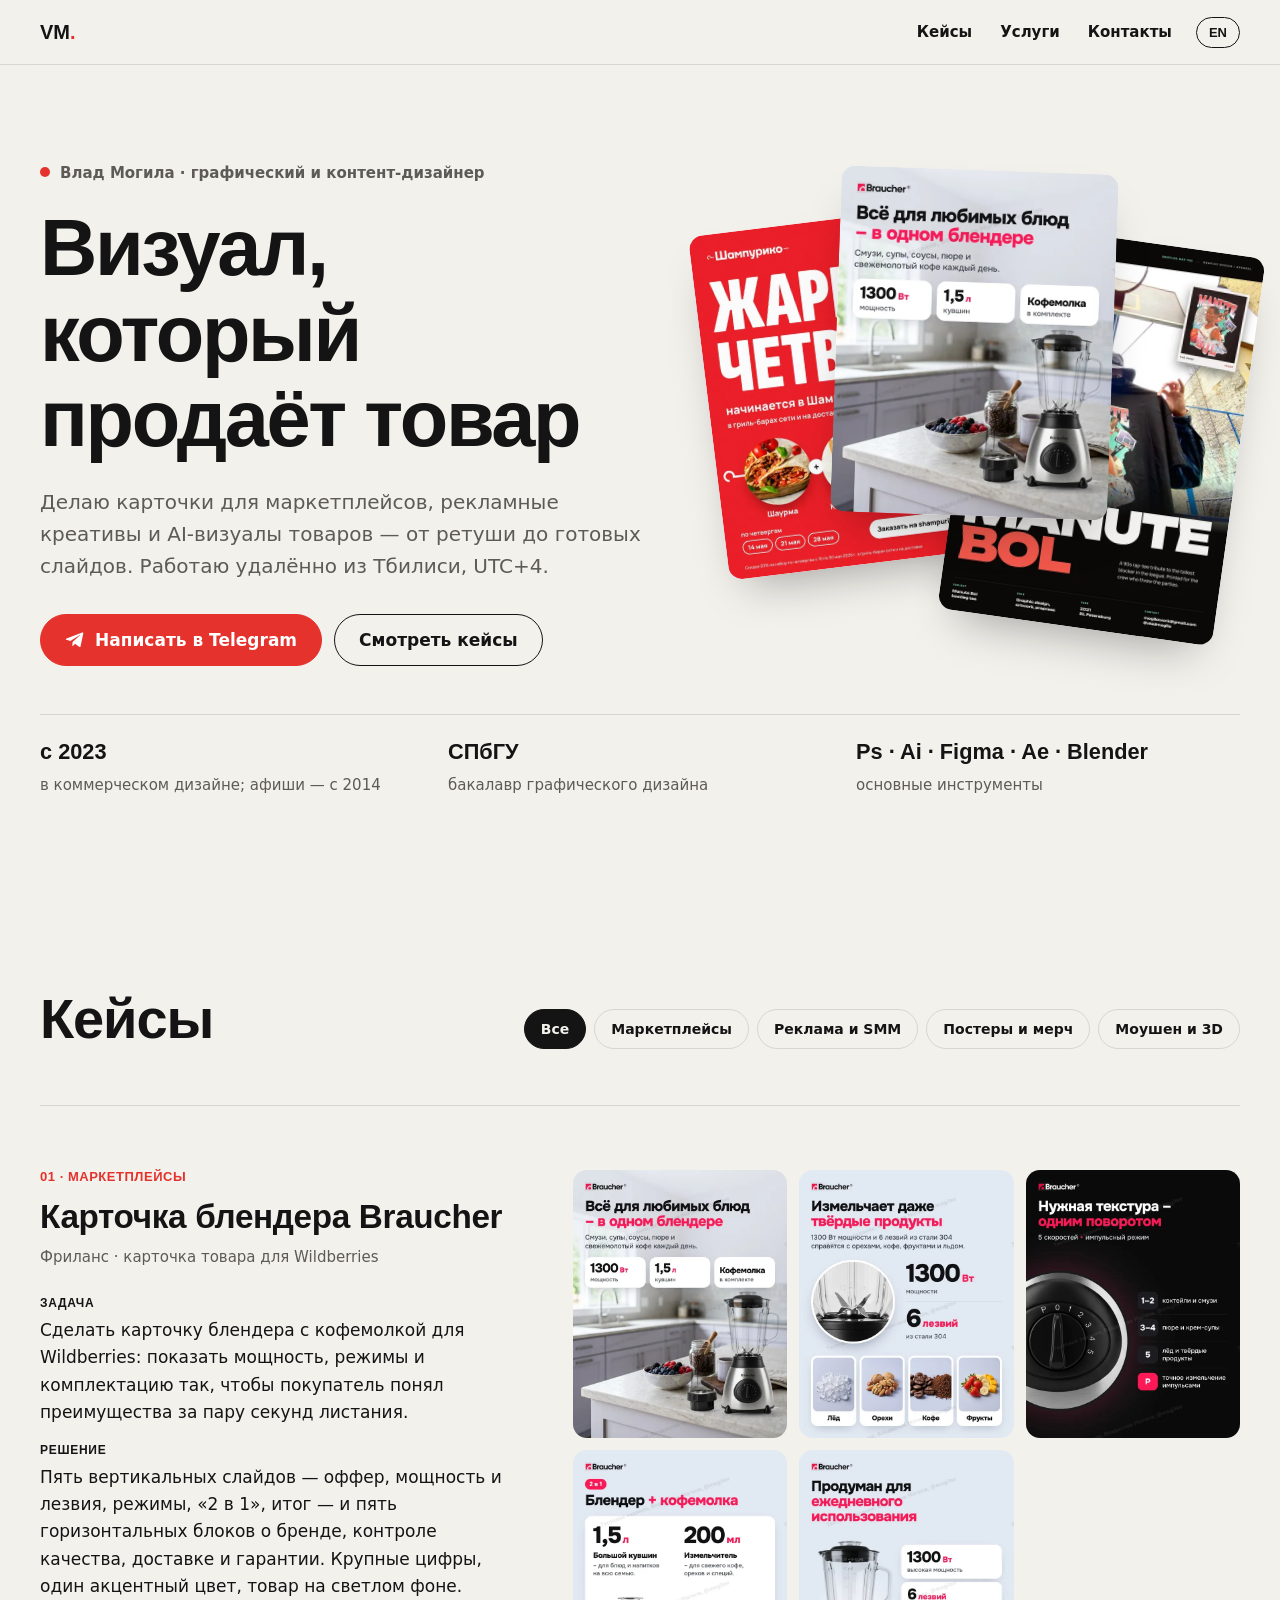
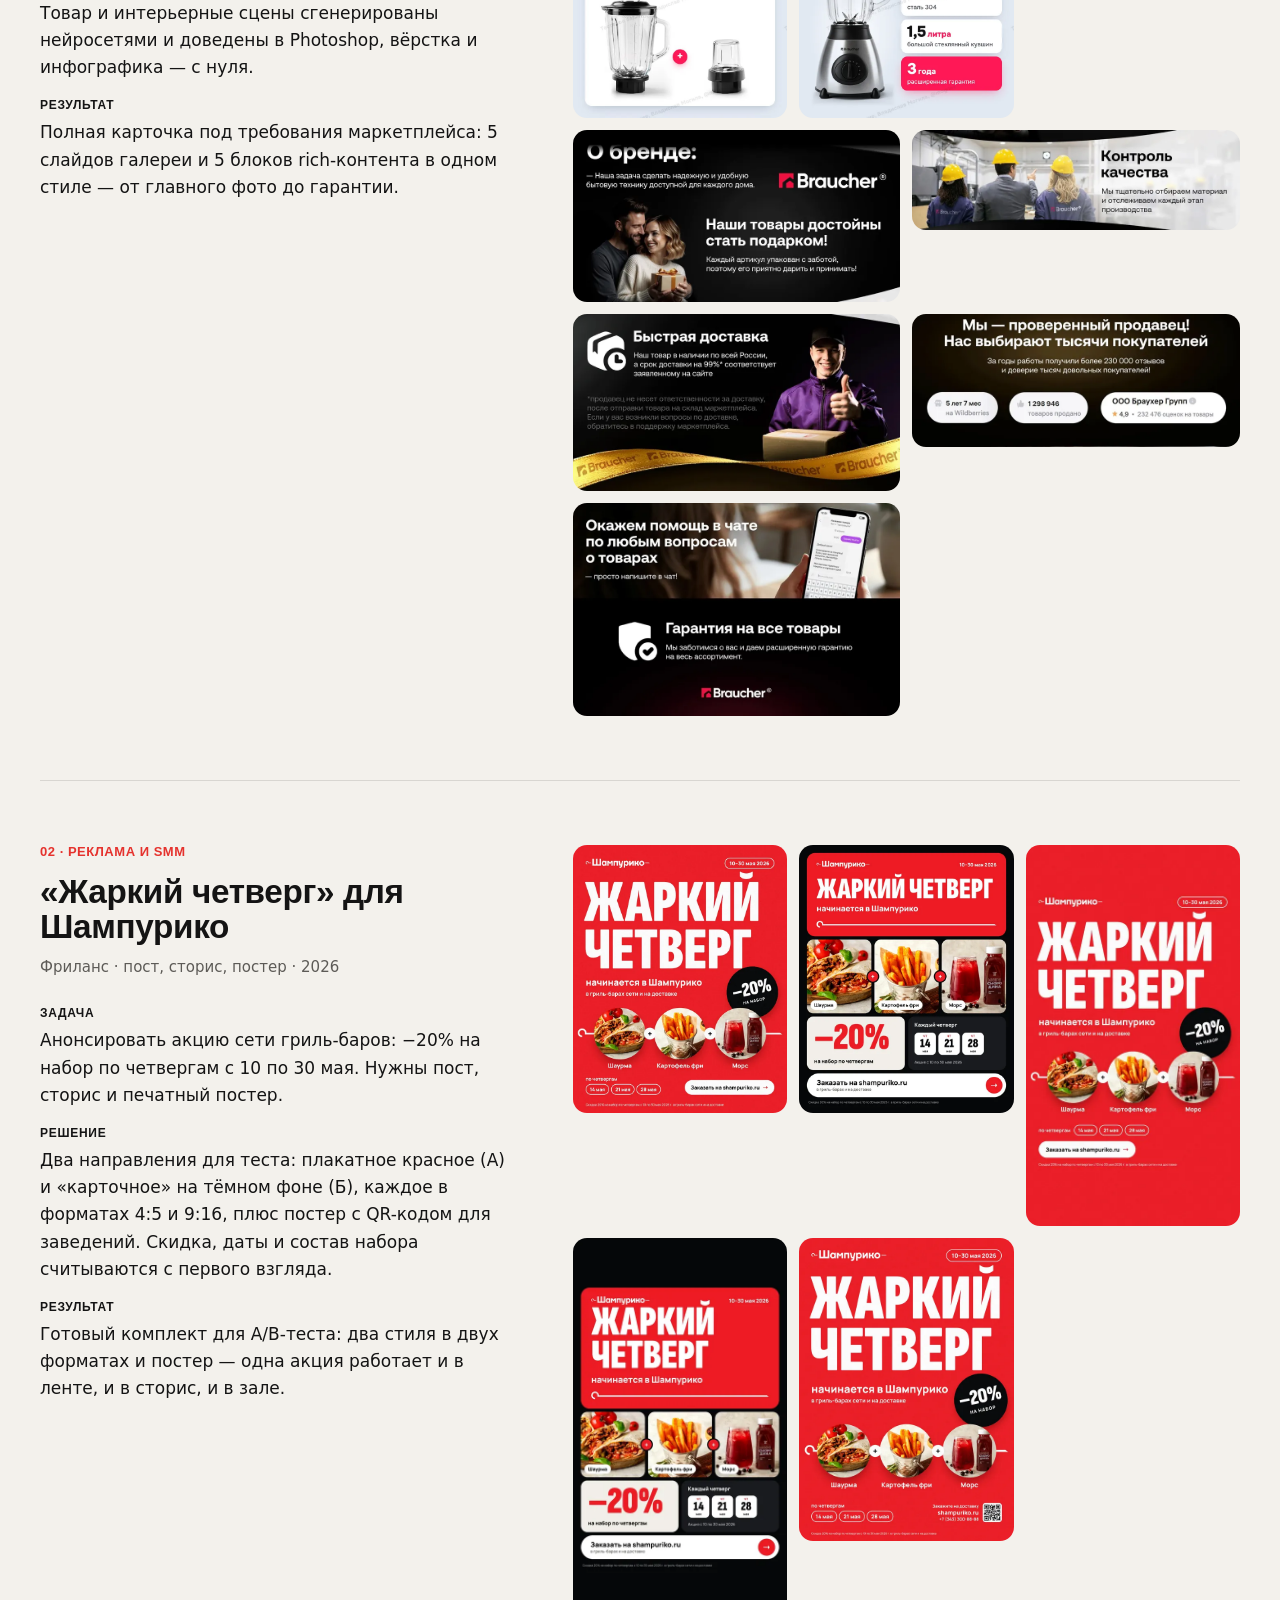
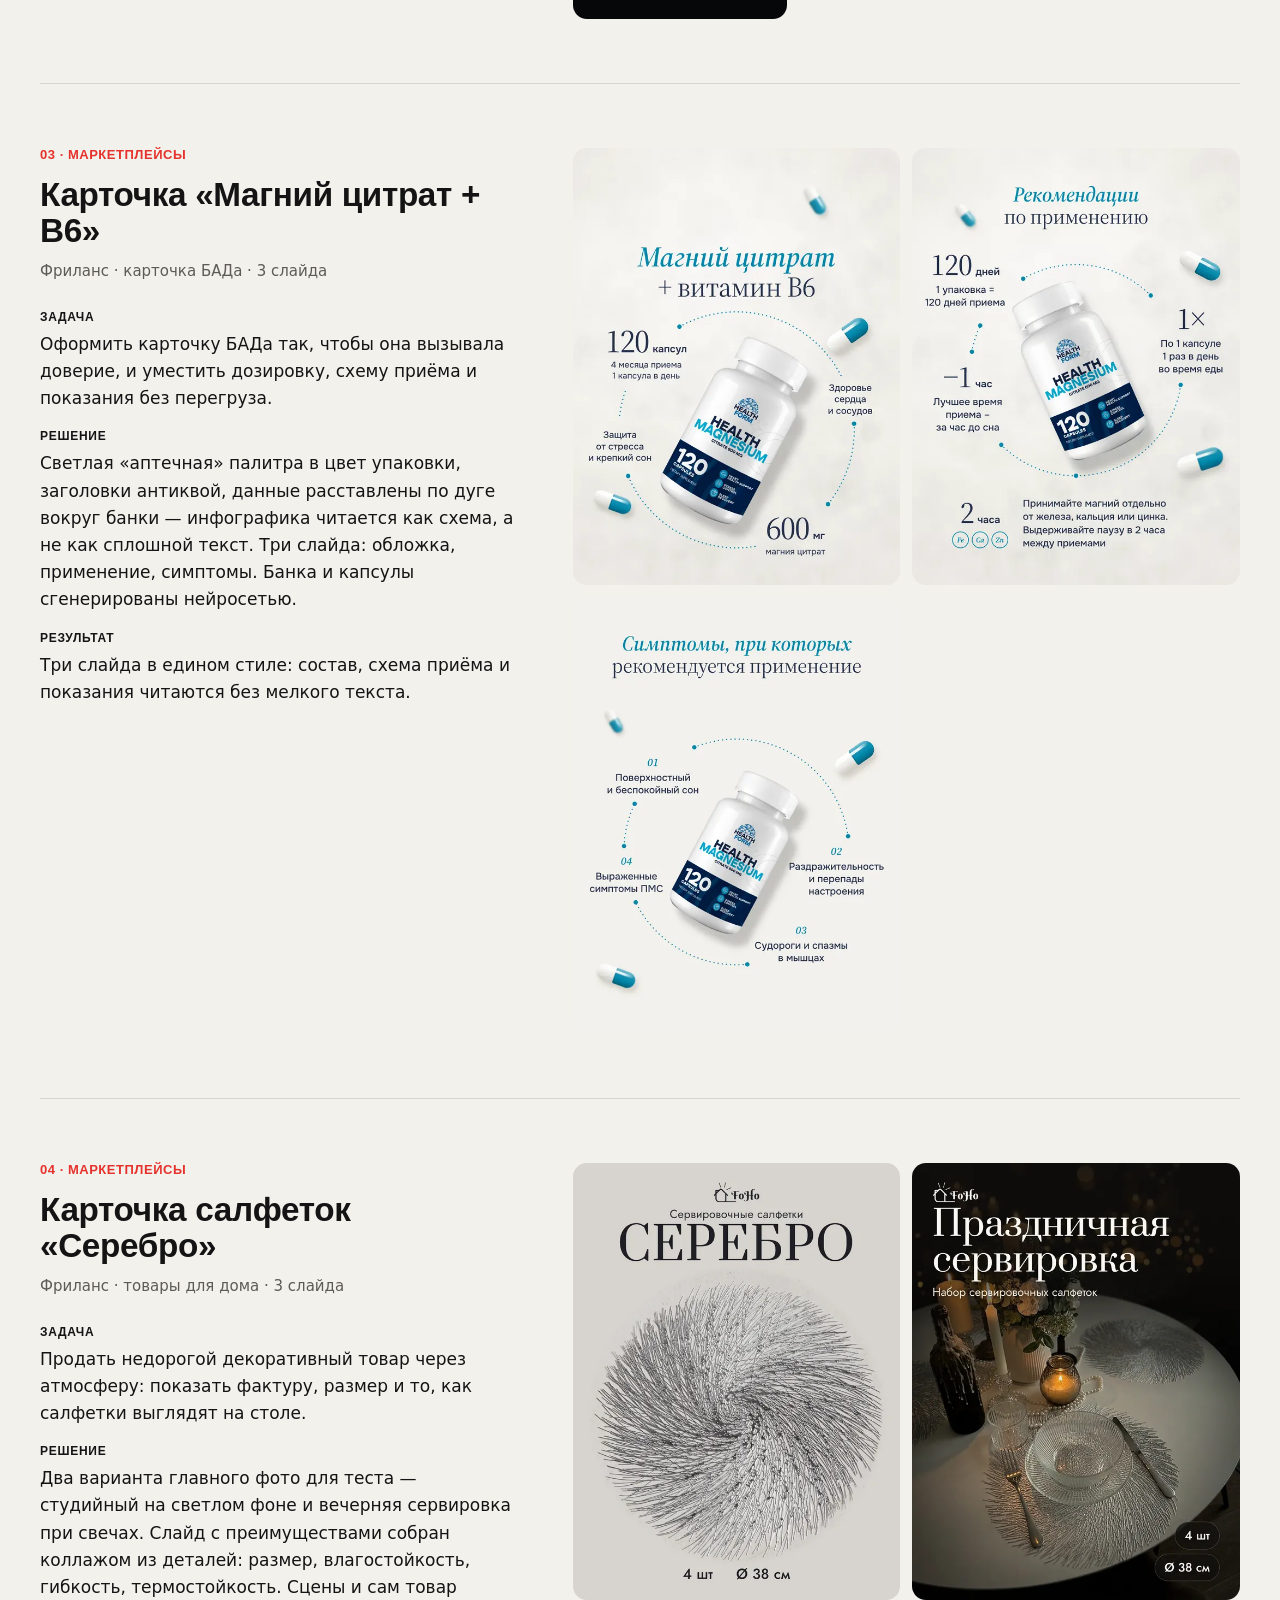
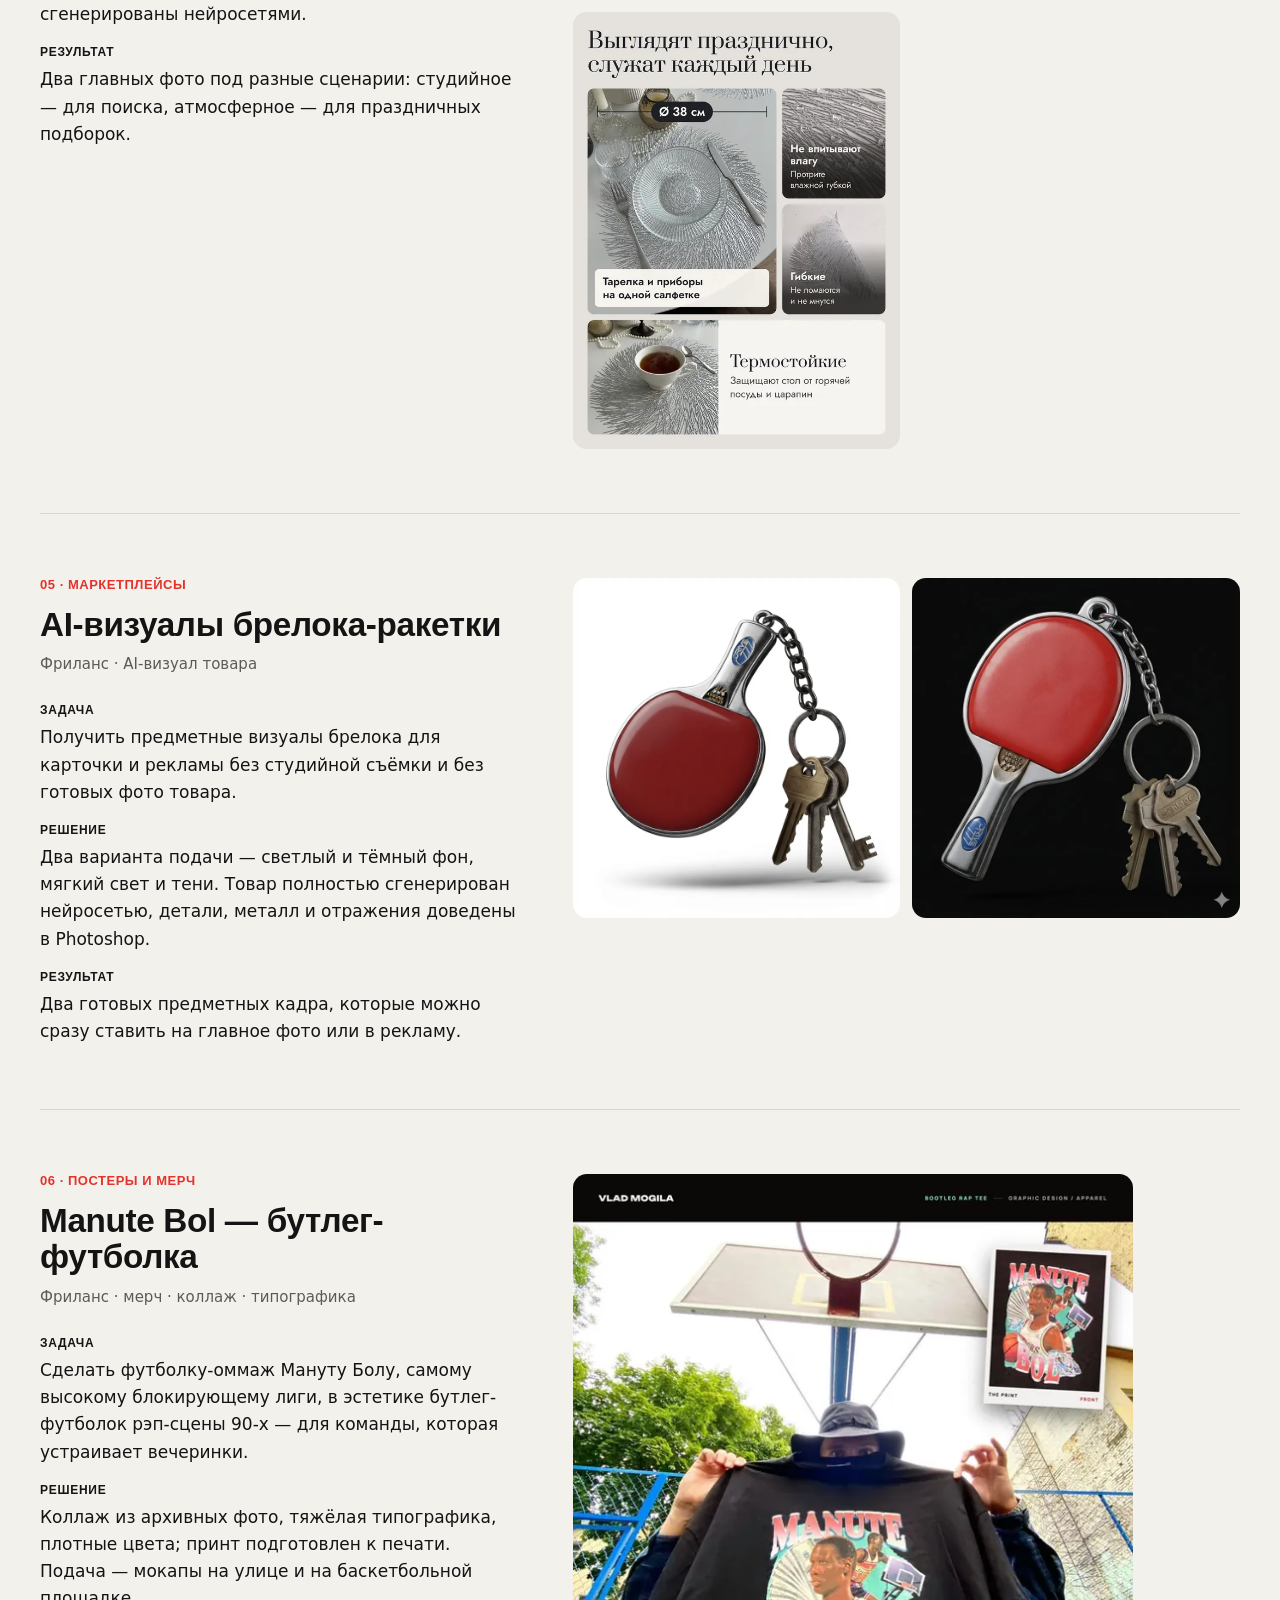
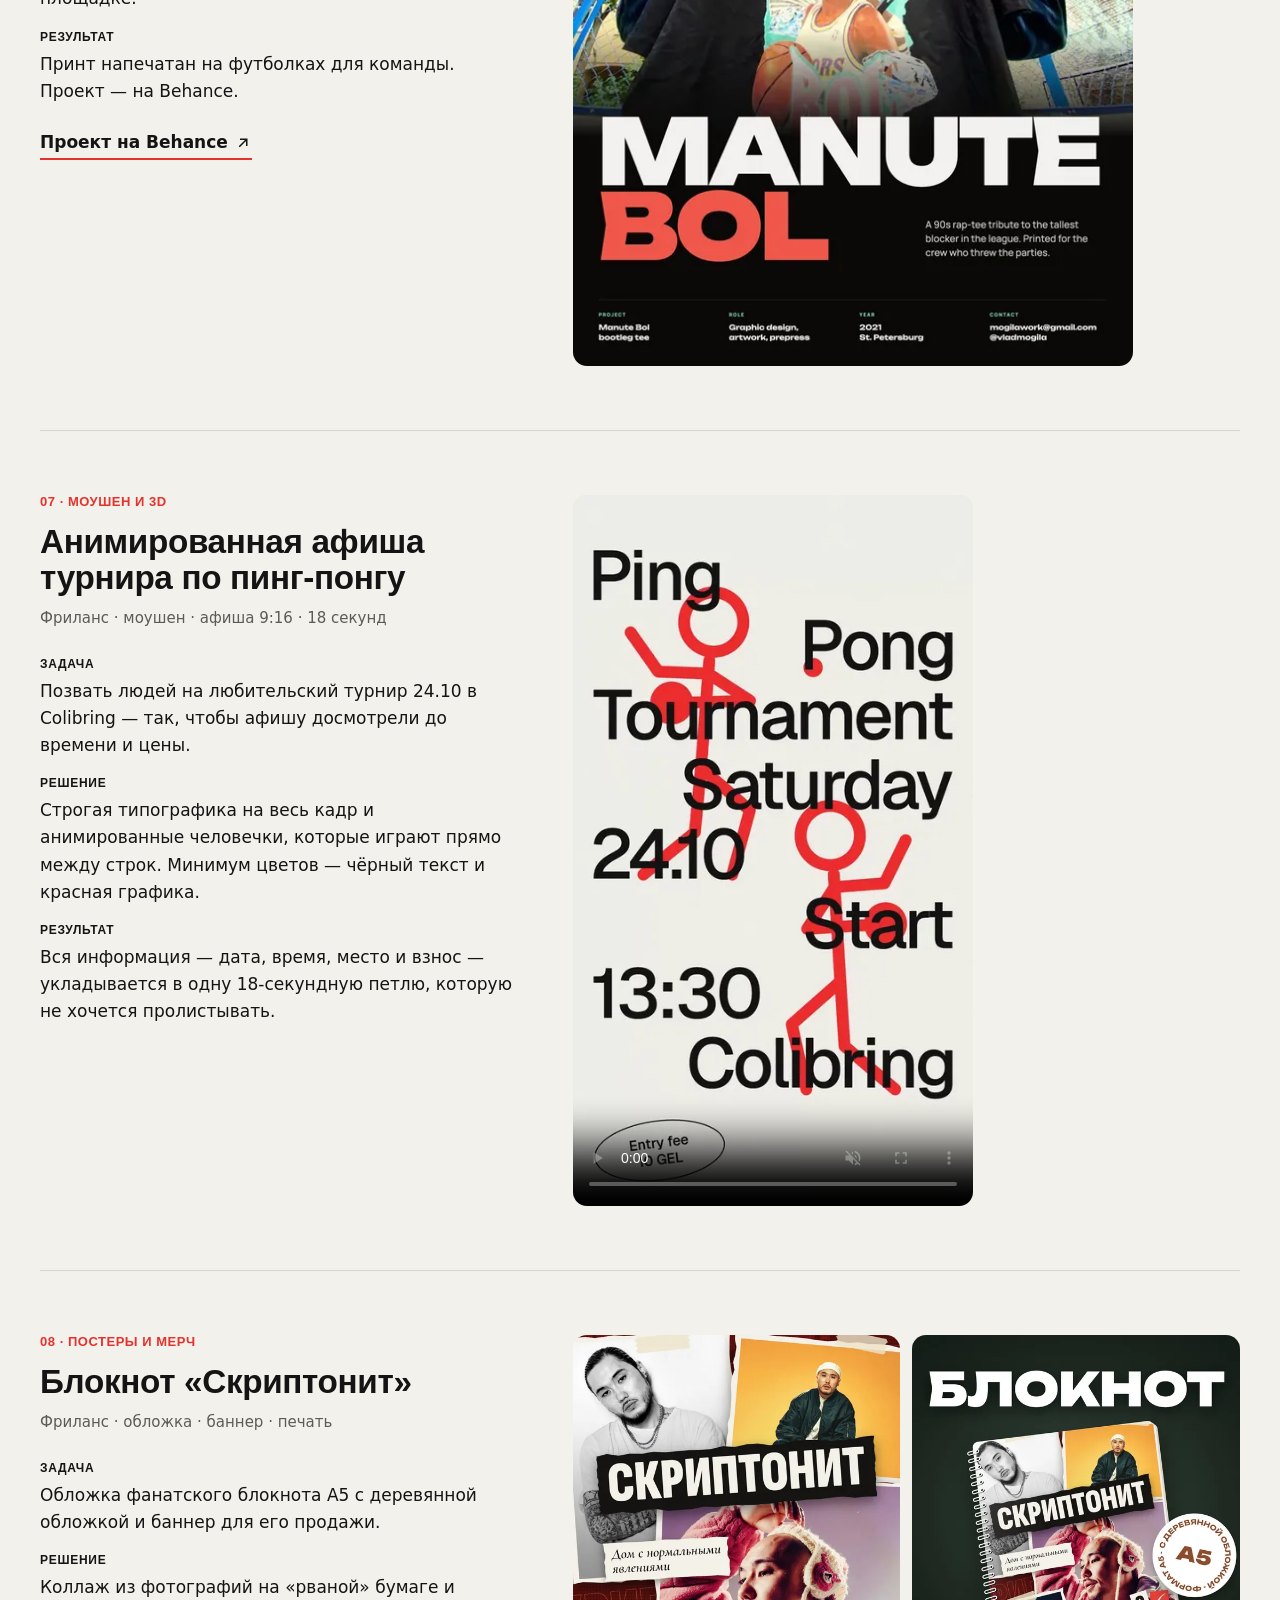
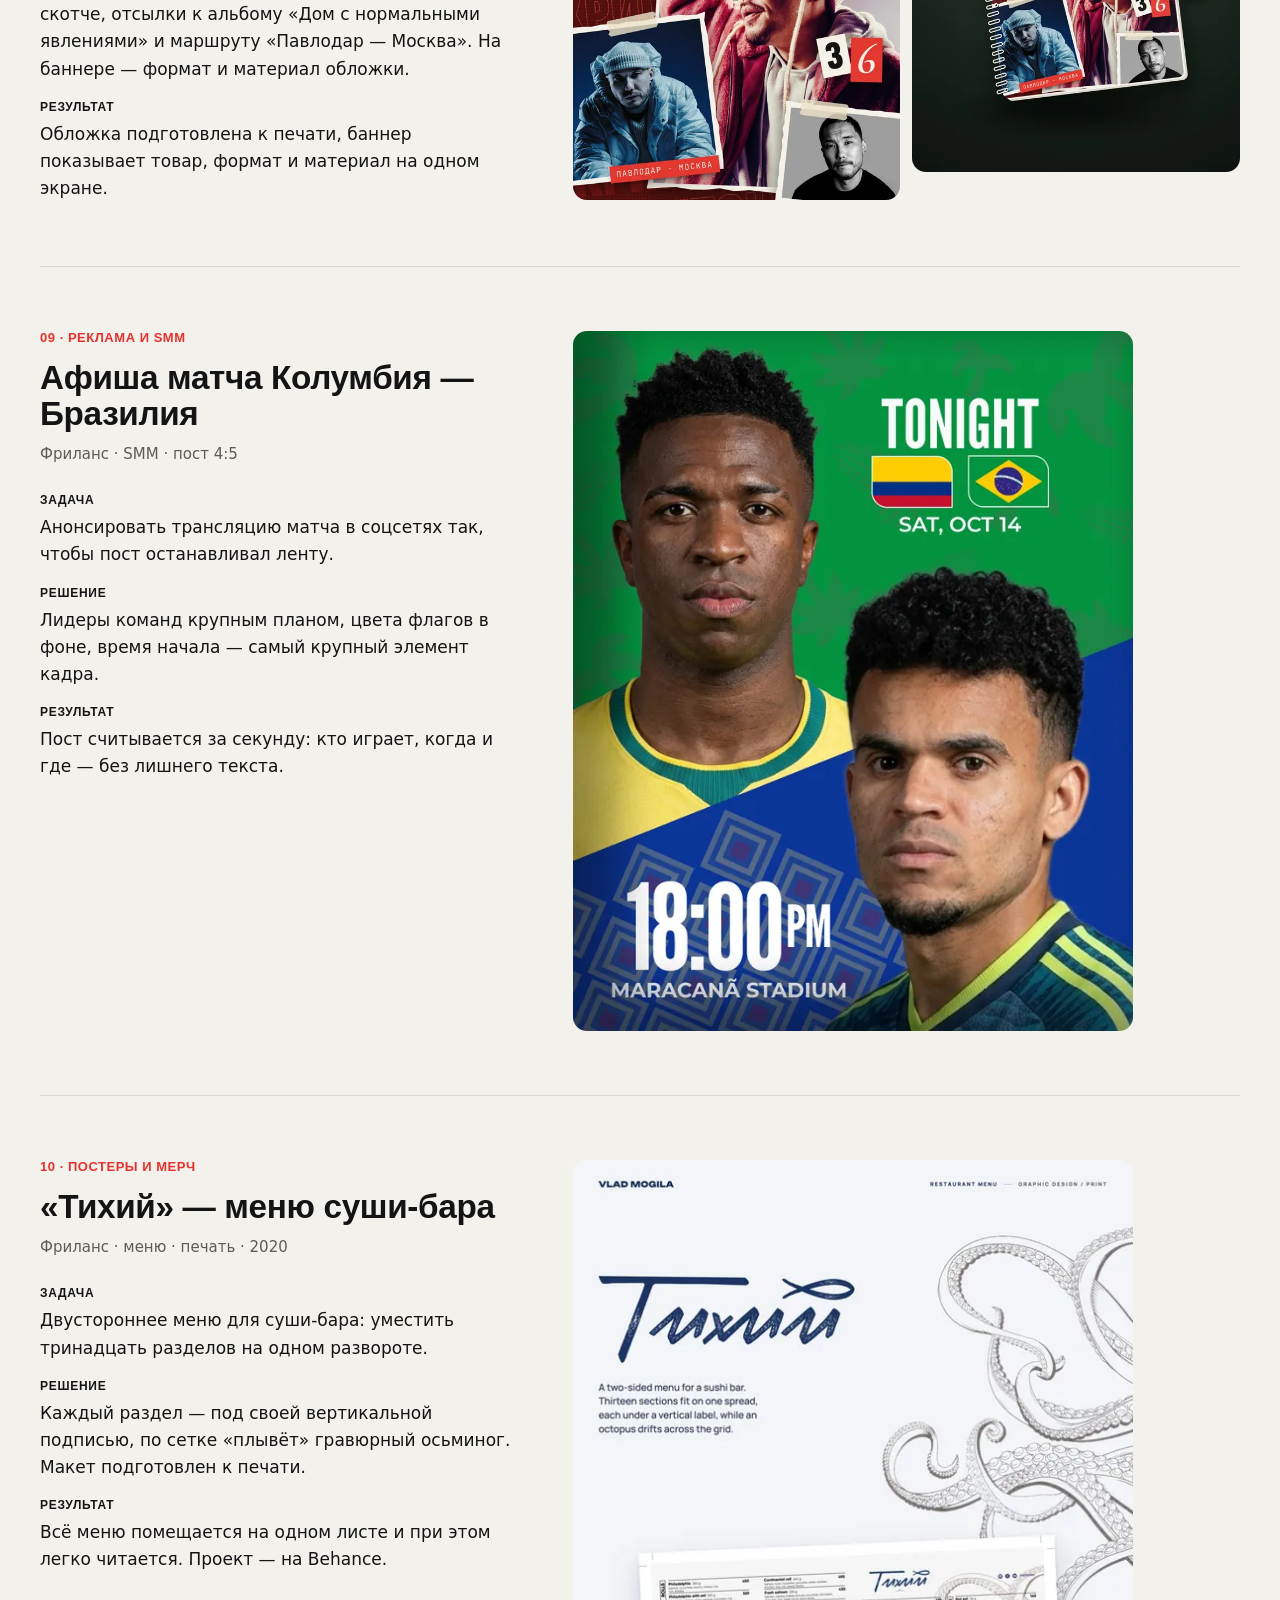
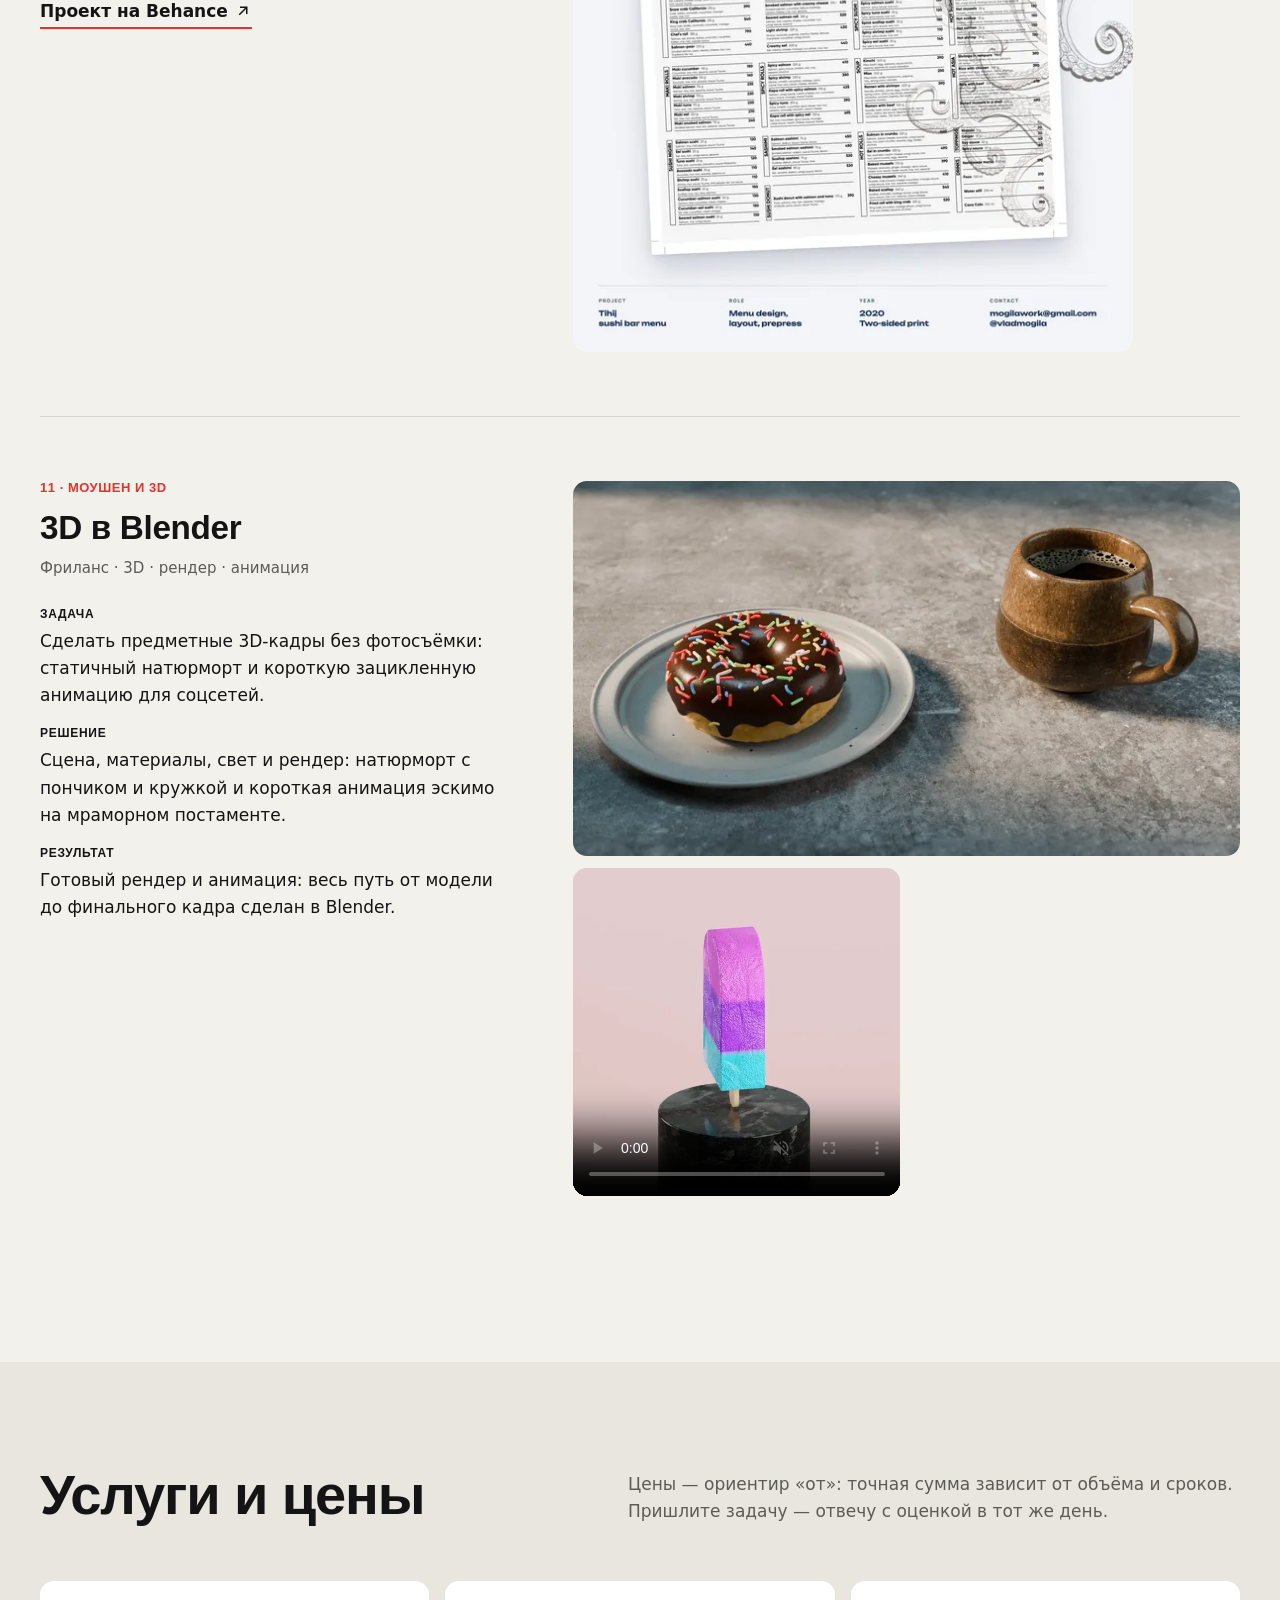
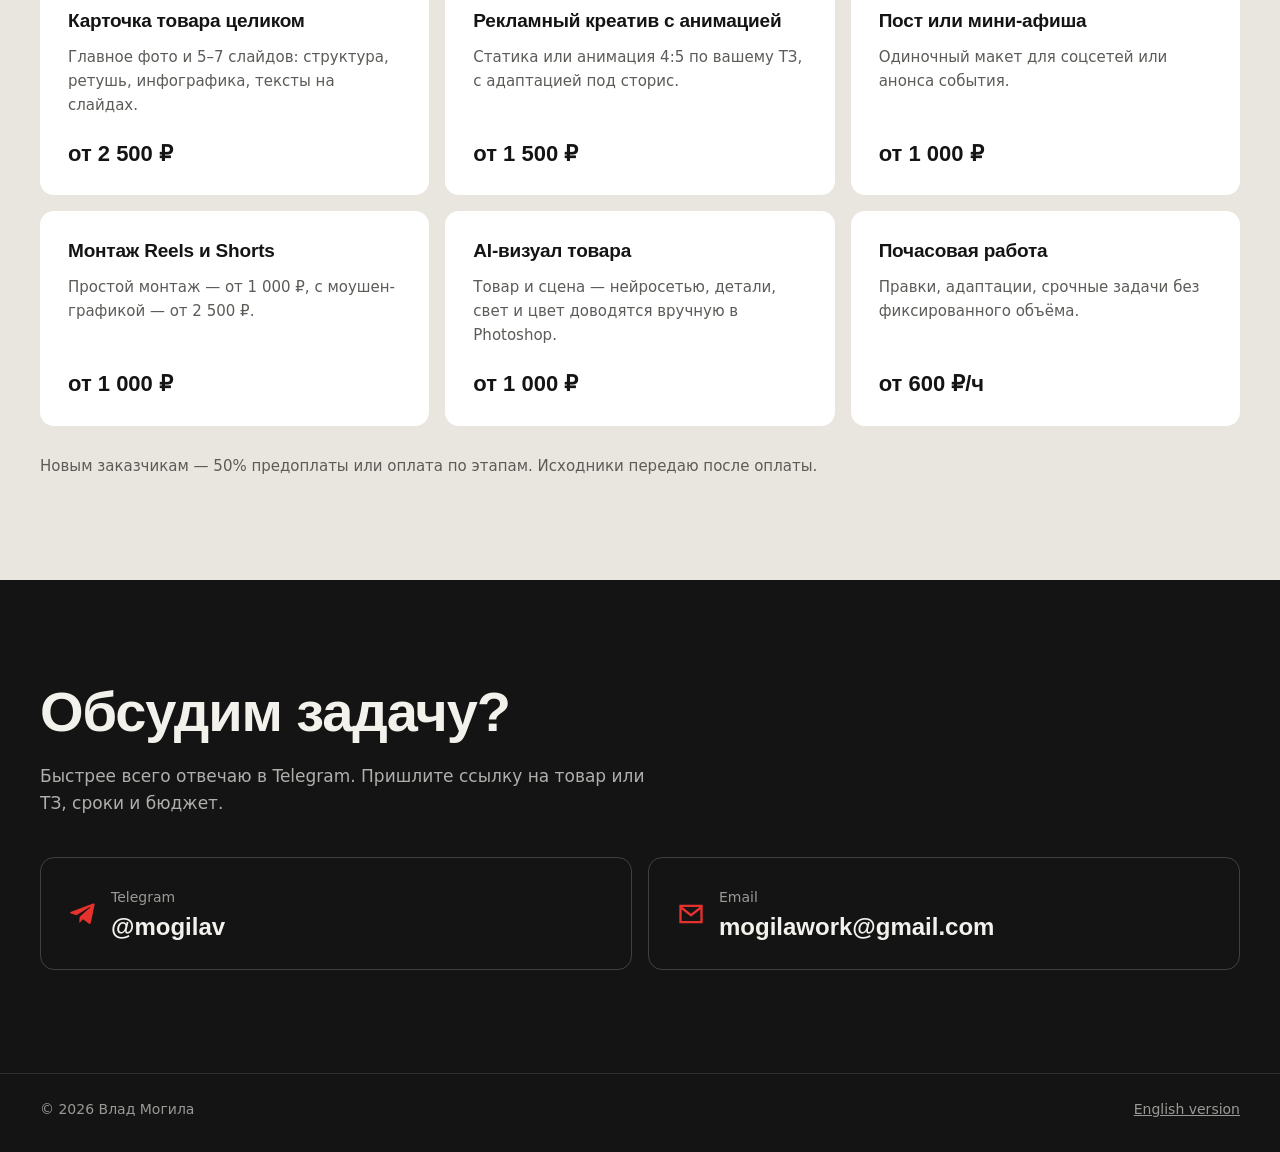
==== commit 8532abe2: "Fill in case texts, mark all cases as freelance, USD prices in EN Co-Authored-By: Claude Opus 5.5 <n" ====
--- a/docs/index.html
+++ b/docs/index.html
@@ -82,11 +82,11 @@
         <div class="case__text">
           <p class="case__num">01 · Маркетплейсы</p>
           <h3 class="case__title">Карточка блендера Braucher</h3>
-          <p class="case__meta">Карточка товара · 5 слайдов + 5 блоков rich-контента</p>
-          <dl class="case__story">
-            <div><dt>Задача</dt><dd>Сделать карточку блендера с кофемолкой для <mark class="todo">[ЗАПОЛНИТЬ: площадка]</mark>: показать мощность, режимы и комплектацию так, чтобы покупатель понял преимущества за пару секунд листания.</dd></div>
-            <div><dt>Решение</dt><dd>Пять вертикальных слайдов — оффер, мощность и лезвия, режимы, «2 в 1», итог — и пять горизонтальных блоков о бренде, контроле качества, доставке и гарантии. Крупные цифры, один акцентный цвет, товар на светлом фоне. <mark class="todo">[ЗАПОЛНИТЬ: что делал сам — съёмка, ретушь, фоны]</mark></dd></div>
-            <div><dt>Результат</dt><dd><mark class="todo">[ЗАПОЛНИТЬ: сроки, сколько правок, отзыв клиента или метрики, если есть]</mark></dd></div>
+          <p class="case__meta">Фриланс · карточка товара для Wildberries</p>
+          <dl class="case__story">
+            <div><dt>Задача</dt><dd>Сделать карточку блендера с кофемолкой для Wildberries: показать мощность, режимы и комплектацию так, чтобы покупатель понял преимущества за пару секунд листания.</dd></div>
+            <div><dt>Решение</dt><dd>Пять вертикальных слайдов — оффер, мощность и лезвия, режимы, «2 в 1», итог — и пять горизонтальных блоков о бренде, контроле качества, доставке и гарантии. Крупные цифры, один акцентный цвет, товар на светлом фоне. Товар и интерьерные сцены сгенерированы нейросетями и доведены в Photoshop, вёрстка и инфографика — с нуля.</dd></div>
+            <div><dt>Результат</dt><dd>Полная карточка под требования маркетплейса: 5 слайдов галереи и 5 блоков rich-контента в одном стиле — от главного фото до гарантии.</dd></div>
           </dl>
         </div>
         <div class="case__gallery">
@@ -106,11 +106,11 @@
         <div class="case__text">
           <p class="case__num">02 · Реклама и SMM</p>
           <h3 class="case__title">«Жаркий четверг» для Шампурико</h3>
-          <p class="case__meta">Рекламная кампания · пост, сторис, постер · 2026</p>
-          <dl class="case__story">
-            <div><dt>Задача</dt><dd>Анонсировать акцию сети гриль-баров: −20% на набор по четвергам с 10 по 30 мая. Нужны пост, сторис и печатный постер. <mark class="todo">[ЗАПОЛНИТЬ: реальный заказ или концепт]</mark></dd></div>
+          <p class="case__meta">Фриланс · пост, сторис, постер · 2026</p>
+          <dl class="case__story">
+            <div><dt>Задача</dt><dd>Анонсировать акцию сети гриль-баров: −20% на набор по четвергам с 10 по 30 мая. Нужны пост, сторис и печатный постер.</dd></div>
             <div><dt>Решение</dt><dd>Два направления для теста: плакатное красное (А) и «карточное» на тёмном фоне (Б), каждое в форматах 4:5 и 9:16, плюс постер с QR-кодом для заведений. Скидка, даты и состав набора считываются с первого взгляда.</dd></div>
-            <div><dt>Результат</dt><dd><mark class="todo">[ЗАПОЛНИТЬ: какой вариант выбрали и почему, результаты теста, если были]</mark></dd></div>
+            <div><dt>Результат</dt><dd>Готовый комплект для A/B-теста: два стиля в двух форматах и постер — одна акция работает и в ленте, и в сторис, и в зале.</dd></div>
           </dl>
         </div>
         <div class="case__gallery">
@@ -125,11 +125,11 @@
         <div class="case__text">
           <p class="case__num">03 · Маркетплейсы</p>
           <h3 class="case__title">Карточка «Магний цитрат + B6»</h3>
-          <p class="case__meta">Карточка товара · БАД · 3 слайда</p>
-          <dl class="case__story">
-            <div><dt>Задача</dt><dd>Оформить карточку БАДа так, чтобы она вызывала доверие, и уместить дозировку, схему приёма и показания без перегруза. <mark class="todo">[ЗАПОЛНИТЬ: клиент, площадка]</mark></dd></div>
-            <div><dt>Решение</dt><dd>Светлая «аптечная» палитра в цвет упаковки, заголовки антиквой, данные расставлены по дуге вокруг банки — инфографика читается как схема, а не как сплошной текст. Три слайда: обложка, применение, симптомы.</dd></div>
-            <div><dt>Результат</dt><dd><mark class="todo">[ЗАПОЛНИТЬ]</mark></dd></div>
+          <p class="case__meta">Фриланс · карточка БАДа · 3 слайда</p>
+          <dl class="case__story">
+            <div><dt>Задача</dt><dd>Оформить карточку БАДа так, чтобы она вызывала доверие, и уместить дозировку, схему приёма и показания без перегруза.</dd></div>
+            <div><dt>Решение</dt><dd>Светлая «аптечная» палитра в цвет упаковки, заголовки антиквой, данные расставлены по дуге вокруг банки — инфографика читается как схема, а не как сплошной текст. Три слайда: обложка, применение, симптомы. Банка и капсулы сгенерированы нейросетью.</dd></div>
+            <div><dt>Результат</dt><dd>Три слайда в едином стиле: состав, схема приёма и показания читаются без мелкого текста.</dd></div>
           </dl>
         </div>
         <div class="case__gallery">
@@ -142,11 +142,11 @@
         <div class="case__text">
           <p class="case__num">04 · Маркетплейсы</p>
           <h3 class="case__title">Карточка салфеток «Серебро»</h3>
-          <p class="case__meta">Карточка товара · товары для дома · 3 слайда</p>
-          <dl class="case__story">
-            <div><dt>Задача</dt><dd>Продать недорогой декоративный товар через атмосферу: показать фактуру, размер и то, как салфетки выглядят на столе. <mark class="todo">[ЗАПОЛНИТЬ: клиент, площадка]</mark></dd></div>
-            <div><dt>Решение</dt><dd>Два варианта главного фото для теста — студийный на светлом фоне и вечерняя сервировка при свечах. Слайд с преимуществами собран коллажом из деталей: размер, влагостойкость, гибкость, термостойкость.</dd></div>
-            <div><dt>Результат</dt><dd><mark class="todo">[ЗАПОЛНИТЬ: какое главное фото выбрали и почему]</mark></dd></div>
+          <p class="case__meta">Фриланс · товары для дома · 3 слайда</p>
+          <dl class="case__story">
+            <div><dt>Задача</dt><dd>Продать недорогой декоративный товар через атмосферу: показать фактуру, размер и то, как салфетки выглядят на столе.</dd></div>
+            <div><dt>Решение</dt><dd>Два варианта главного фото для теста — студийный на светлом фоне и вечерняя сервировка при свечах. Слайд с преимуществами собран коллажом из деталей: размер, влагостойкость, гибкость, термостойкость. Сцены и сам товар сгенерированы нейросетями.</dd></div>
+            <div><dt>Результат</dt><dd>Два главных фото под разные сценарии: студийное — для поиска, атмосферное — для праздничных подборок.</dd></div>
           </dl>
         </div>
         <div class="case__gallery">
@@ -159,11 +159,11 @@
         <div class="case__text">
           <p class="case__num">05 · Маркетплейсы</p>
           <h3 class="case__title">AI-визуалы брелока-ракетки</h3>
-          <p class="case__meta">Предметный визуал · нейросети</p>
-          <dl class="case__story">
-            <div><dt>Задача</dt><dd>Получить предметные визуалы брелока для <mark class="todo">[ЗАПОЛНИТЬ: карточка, реклама]</mark> без студийной съёмки.</dd></div>
-            <div><dt>Решение</dt><dd>Два варианта подачи — светлый и тёмный фон, мягкий свет и тени. <mark class="todo">[ЗАПОЛНИТЬ: какие нейросети использовал и что дорабатывал вручную]</mark></dd></div>
-            <div><dt>Результат</dt><dd><mark class="todo">[ЗАПОЛНИТЬ]</mark></dd></div>
+          <p class="case__meta">Фриланс · AI-визуал товара</p>
+          <dl class="case__story">
+            <div><dt>Задача</dt><dd>Получить предметные визуалы брелока для карточки и рекламы без студийной съёмки и без готовых фото товара.</dd></div>
+            <div><dt>Решение</dt><dd>Два варианта подачи — светлый и тёмный фон, мягкий свет и тени. Товар полностью сгенерирован нейросетью, детали, металл и отражения доведены в Photoshop.</dd></div>
+            <div><dt>Результат</dt><dd>Два готовых предметных кадра, которые можно сразу ставить на главное фото или в рекламу.</dd></div>
           </dl>
         </div>
         <div class="case__gallery">
@@ -175,11 +175,11 @@
         <div class="case__text">
           <p class="case__num">06 · Постеры и мерч</p>
           <h3 class="case__title">Manute Bol — бутлег-футболка</h3>
-          <p class="case__meta">Мерч · коллаж · типографика</p>
-          <dl class="case__story">
-            <div><dt>Задача</dt><dd>Сделать футболку-оммаж Мануту Болу, самому высокому блокирующему лиги, в эстетике бутлег-футболок рэп-сцены 90-х. <mark class="todo">[ЗАПОЛНИТЬ: для кого делал]</mark></dd></div>
+          <p class="case__meta">Фриланс · мерч · коллаж · типографика</p>
+          <dl class="case__story">
+            <div><dt>Задача</dt><dd>Сделать футболку-оммаж Мануту Болу, самому высокому блокирующему лиги, в эстетике бутлег-футболок рэп-сцены 90-х — для команды, которая устраивает вечеринки.</dd></div>
             <div><dt>Решение</dt><dd>Коллаж из архивных фото, тяжёлая типографика, плотные цвета; принт подготовлен к печати. Подача — мокапы на улице и на баскетбольной площадке.</dd></div>
-            <div><dt>Результат</dt><dd><mark class="todo">[ЗАПОЛНИТЬ: тираж, где и кто носит]</mark></dd></div>
+            <div><dt>Результат</dt><dd>Принт напечатан на футболках для команды. Проект — на Behance.</dd></div>
           </dl>
           <a class="case__link" href="https://www.behance.net/gallery/255535507/Manute-Bol-Bootleg-Rap-Tee" target="_blank" rel="noopener">Проект на Behance <svg aria-hidden="true" viewBox="0 0 24 24" width="18" height="18"><path fill="none" stroke="currentColor" stroke-width="2" d="M7 17 17 7M8 7h9v9"/></svg></a>
         </div>
@@ -191,11 +191,11 @@
         <div class="case__text">
           <p class="case__num">07 · Моушен и 3D</p>
           <h3 class="case__title">Анимированная афиша турнира по пинг-понгу</h3>
-          <p class="case__meta">Моушен · сторис 9:16 · 18 секунд</p>
-          <dl class="case__story">
-            <div><dt>Задача</dt><dd>Позвать людей на любительский турнир 24.10 в Colibring — так, чтобы афишу досмотрели до времени и цены. <mark class="todo">[ЗАПОЛНИТЬ: заказ или личный проект]</mark></dd></div>
+          <p class="case__meta">Фриланс · моушен · афиша 9:16 · 18 секунд</p>
+          <dl class="case__story">
+            <div><dt>Задача</dt><dd>Позвать людей на любительский турнир 24.10 в Colibring — так, чтобы афишу досмотрели до времени и цены.</dd></div>
             <div><dt>Решение</dt><dd>Строгая типографика на весь кадр и анимированные человечки, которые играют прямо между строк. Минимум цветов — чёрный текст и красная графика.</dd></div>
-            <div><dt>Результат</dt><dd><mark class="todo">[ЗАПОЛНИТЬ: сколько пришло участников, охваты сторис]</mark></dd></div>
+            <div><dt>Результат</dt><dd>Вся информация — дата, время, место и взнос — укладывается в одну 18-секундную петлю, которую не хочется пролистывать.</dd></div>
           </dl>
         </div>
         <div class="case__gallery">
@@ -206,11 +206,11 @@
         <div class="case__text">
           <p class="case__num">08 · Постеры и мерч</p>
           <h3 class="case__title">Блокнот «Скриптонит»</h3>
-          <p class="case__meta">Обложка · баннер · печать</p>
-          <dl class="case__story">
-            <div><dt>Задача</dt><dd>Обложка фанатского блокнота A5 с деревянной обложкой и баннер для его продажи. <mark class="todo">[ЗАПОЛНИТЬ: клиент, где продавался]</mark></dd></div>
+          <p class="case__meta">Фриланс · обложка · баннер · печать</p>
+          <dl class="case__story">
+            <div><dt>Задача</dt><dd>Обложка фанатского блокнота A5 с деревянной обложкой и баннер для его продажи.</dd></div>
             <div><dt>Решение</dt><dd>Коллаж из фотографий на «рваной» бумаге и скотче, отсылки к альбому «Дом с нормальными явлениями» и маршруту «Павлодар — Москва». На баннере — формат и материал обложки.</dd></div>
-            <div><dt>Результат</dt><dd><mark class="todo">[ЗАПОЛНИТЬ]</mark></dd></div>
+            <div><dt>Результат</dt><dd>Обложка подготовлена к печати, баннер показывает товар, формат и материал на одном экране.</dd></div>
           </dl>
         </div>
         <div class="case__gallery">
@@ -222,11 +222,11 @@
         <div class="case__text">
           <p class="case__num">09 · Реклама и SMM</p>
           <h3 class="case__title">Афиша матча Колумбия — Бразилия</h3>
-          <p class="case__meta">SMM · пост 4:5</p>
-          <dl class="case__story">
-            <div><dt>Задача</dt><dd>Анонсировать матч в соцсетях. <mark class="todo">[ЗАПОЛНИТЬ: заказ или концепт, для кого]</mark></dd></div>
+          <p class="case__meta">Фриланс · SMM · пост 4:5</p>
+          <dl class="case__story">
+            <div><dt>Задача</dt><dd>Анонсировать трансляцию матча в соцсетях так, чтобы пост останавливал ленту.</dd></div>
             <div><dt>Решение</dt><dd>Лидеры команд крупным планом, цвета флагов в фоне, время начала — самый крупный элемент кадра.</dd></div>
-            <div><dt>Результат</dt><dd><mark class="todo">[ЗАПОЛНИТЬ]</mark></dd></div>
+            <div><dt>Результат</dt><dd>Пост считывается за секунду: кто играет, когда и где — без лишнего текста.</dd></div>
           </dl>
         </div>
         <div class="case__gallery">
@@ -237,11 +237,11 @@
         <div class="case__text">
           <p class="case__num">10 · Постеры и мерч</p>
           <h3 class="case__title">«Тихий» — меню суши-бара</h3>
-          <p class="case__meta">Меню · печать · 2020</p>
-          <dl class="case__story">
-            <div><dt>Задача</dt><dd>Двустороннее меню для суши-бара: уместить тринадцать разделов на одном развороте. <mark class="todo">[ЗАПОЛНИТЬ: город, как использовалось]</mark></dd></div>
+          <p class="case__meta">Фриланс · меню · печать · 2020</p>
+          <dl class="case__story">
+            <div><dt>Задача</dt><dd>Двустороннее меню для суши-бара: уместить тринадцать разделов на одном развороте.</dd></div>
             <div><dt>Решение</dt><dd>Каждый раздел — под своей вертикальной подписью, по сетке «плывёт» гравюрный осьминог. Макет подготовлен к печати.</dd></div>
-            <div><dt>Результат</dt><dd><mark class="todo">[ЗАПОЛНИТЬ]</mark></dd></div>
+            <div><dt>Результат</dt><dd>Всё меню помещается на одном листе и при этом легко читается. Проект — на Behance.</dd></div>
           </dl>
           <a class="case__link" href="https://www.behance.net/gallery/93482807/tihij-Menu-for-restaurant" target="_blank" rel="noopener">Проект на Behance <svg aria-hidden="true" viewBox="0 0 24 24" width="18" height="18"><path fill="none" stroke="currentColor" stroke-width="2" d="M7 17 17 7M8 7h9v9"/></svg></a>
         </div>
@@ -253,11 +253,11 @@
         <div class="case__text">
           <p class="case__num">11 · Моушен и 3D</p>
           <h3 class="case__title">3D в Blender</h3>
-          <p class="case__meta">3D · рендер · анимация</p>
-          <dl class="case__story">
-            <div><dt>Задача</dt><dd><mark class="todo">[ЗАПОЛНИТЬ: учебные или личные работы, зачем делал]</mark></dd></div>
+          <p class="case__meta">Фриланс · 3D · рендер · анимация</p>
+          <dl class="case__story">
+            <div><dt>Задача</dt><dd>Сделать предметные 3D-кадры без фотосъёмки: статичный натюрморт и короткую зацикленную анимацию для соцсетей.</dd></div>
             <div><dt>Решение</dt><dd>Сцена, материалы, свет и рендер: натюрморт с пончиком и кружкой и короткая анимация эскимо на мраморном постаменте.</dd></div>
-            <div><dt>Результат</dt><dd><mark class="todo">[ЗАПОЛНИТЬ: где пригодилось — например, предметные сцены для карточек]</mark></dd></div>
+            <div><dt>Результат</dt><dd>Готовый рендер и анимация: весь путь от модели до финального кадра сделан в Blender.</dd></div>
           </dl>
         </div>
         <div class="case__gallery">
@@ -297,8 +297,8 @@
         </li>
         <li class="service">
           <h3>AI-визуал товара</h3>
-          <p>Реальный товар в сгенерированной сцене: свет, тени и цвет — вручную.</p>
-          <p class="service__price">от <mark class="todo">[ЗАПОЛНИТЬ]</mark> ₽</p>
+          <p>Товар и сцена — нейросетью, детали, свет и цвет доводятся вручную в Photoshop.</p>
+          <p class="service__price">от 1 000 ₽</p>
         </li>
         <li class="service">
           <h3>Почасовая работа</h3>
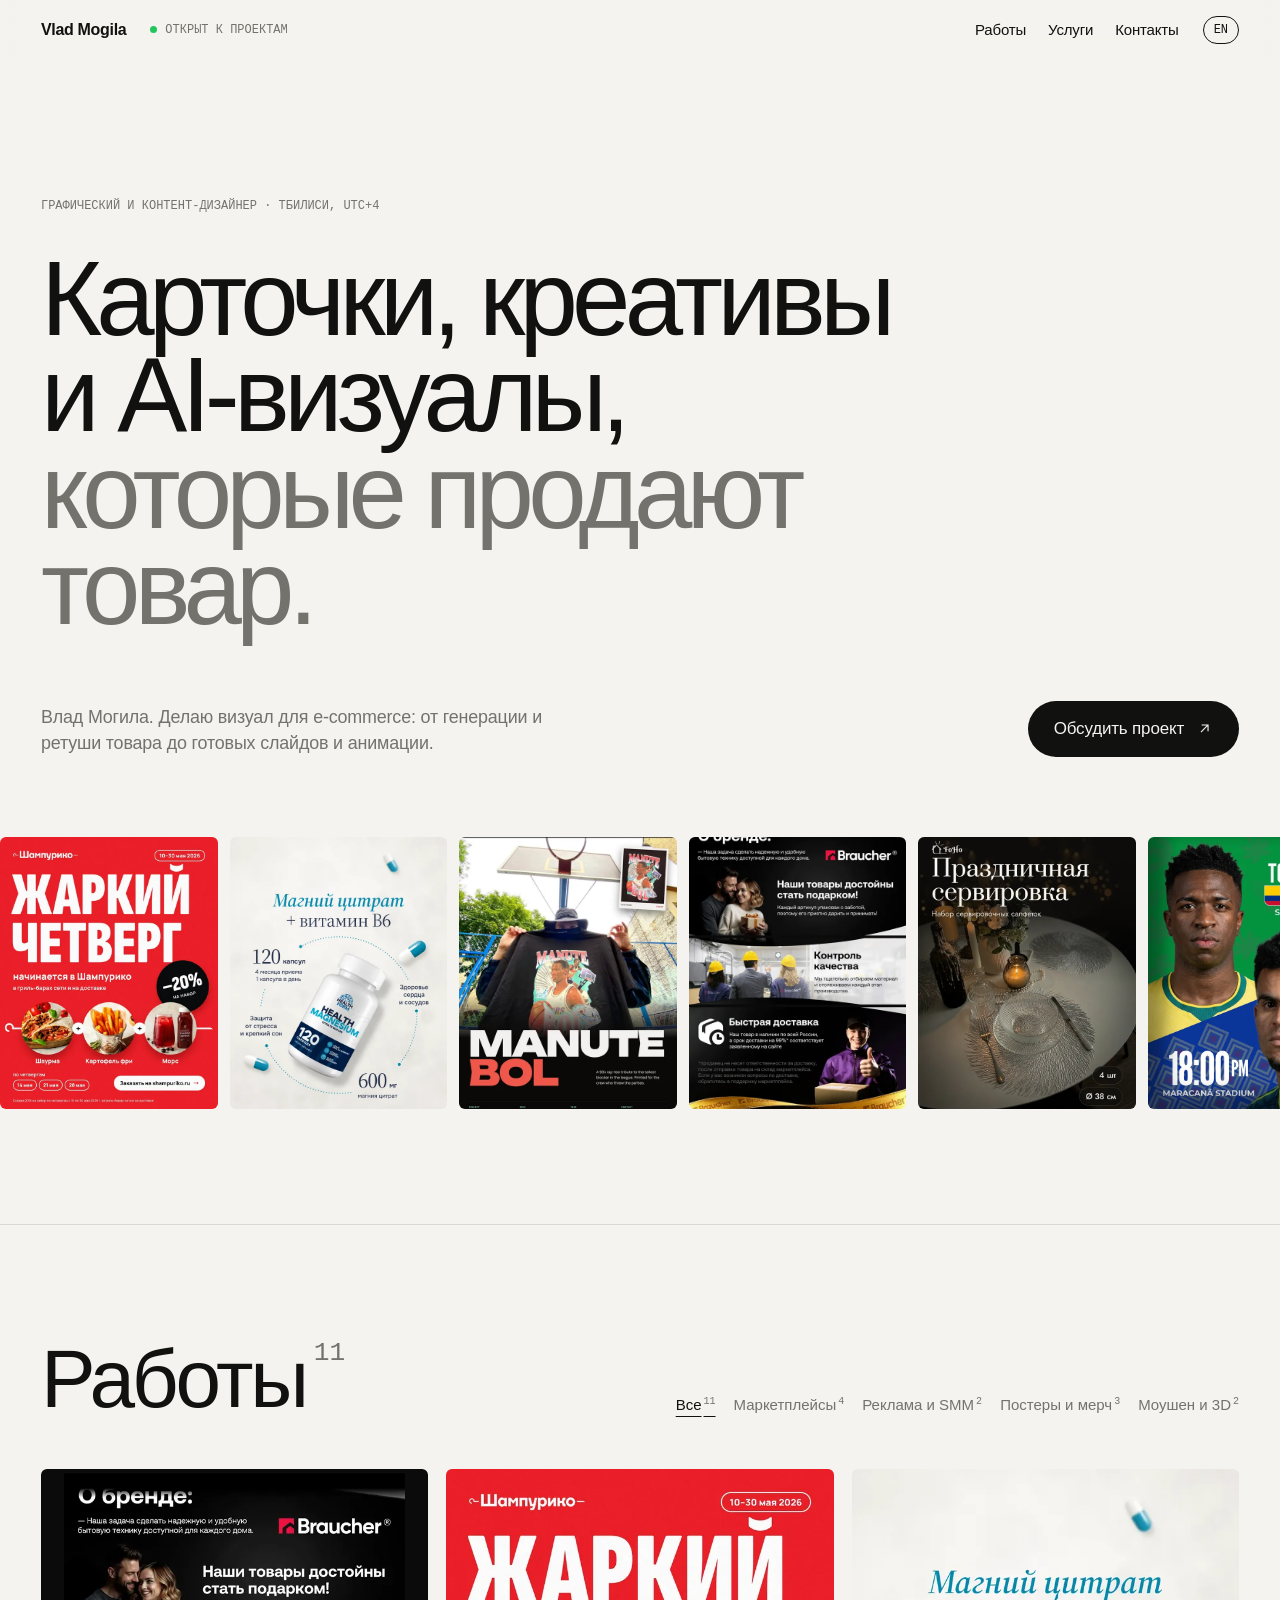
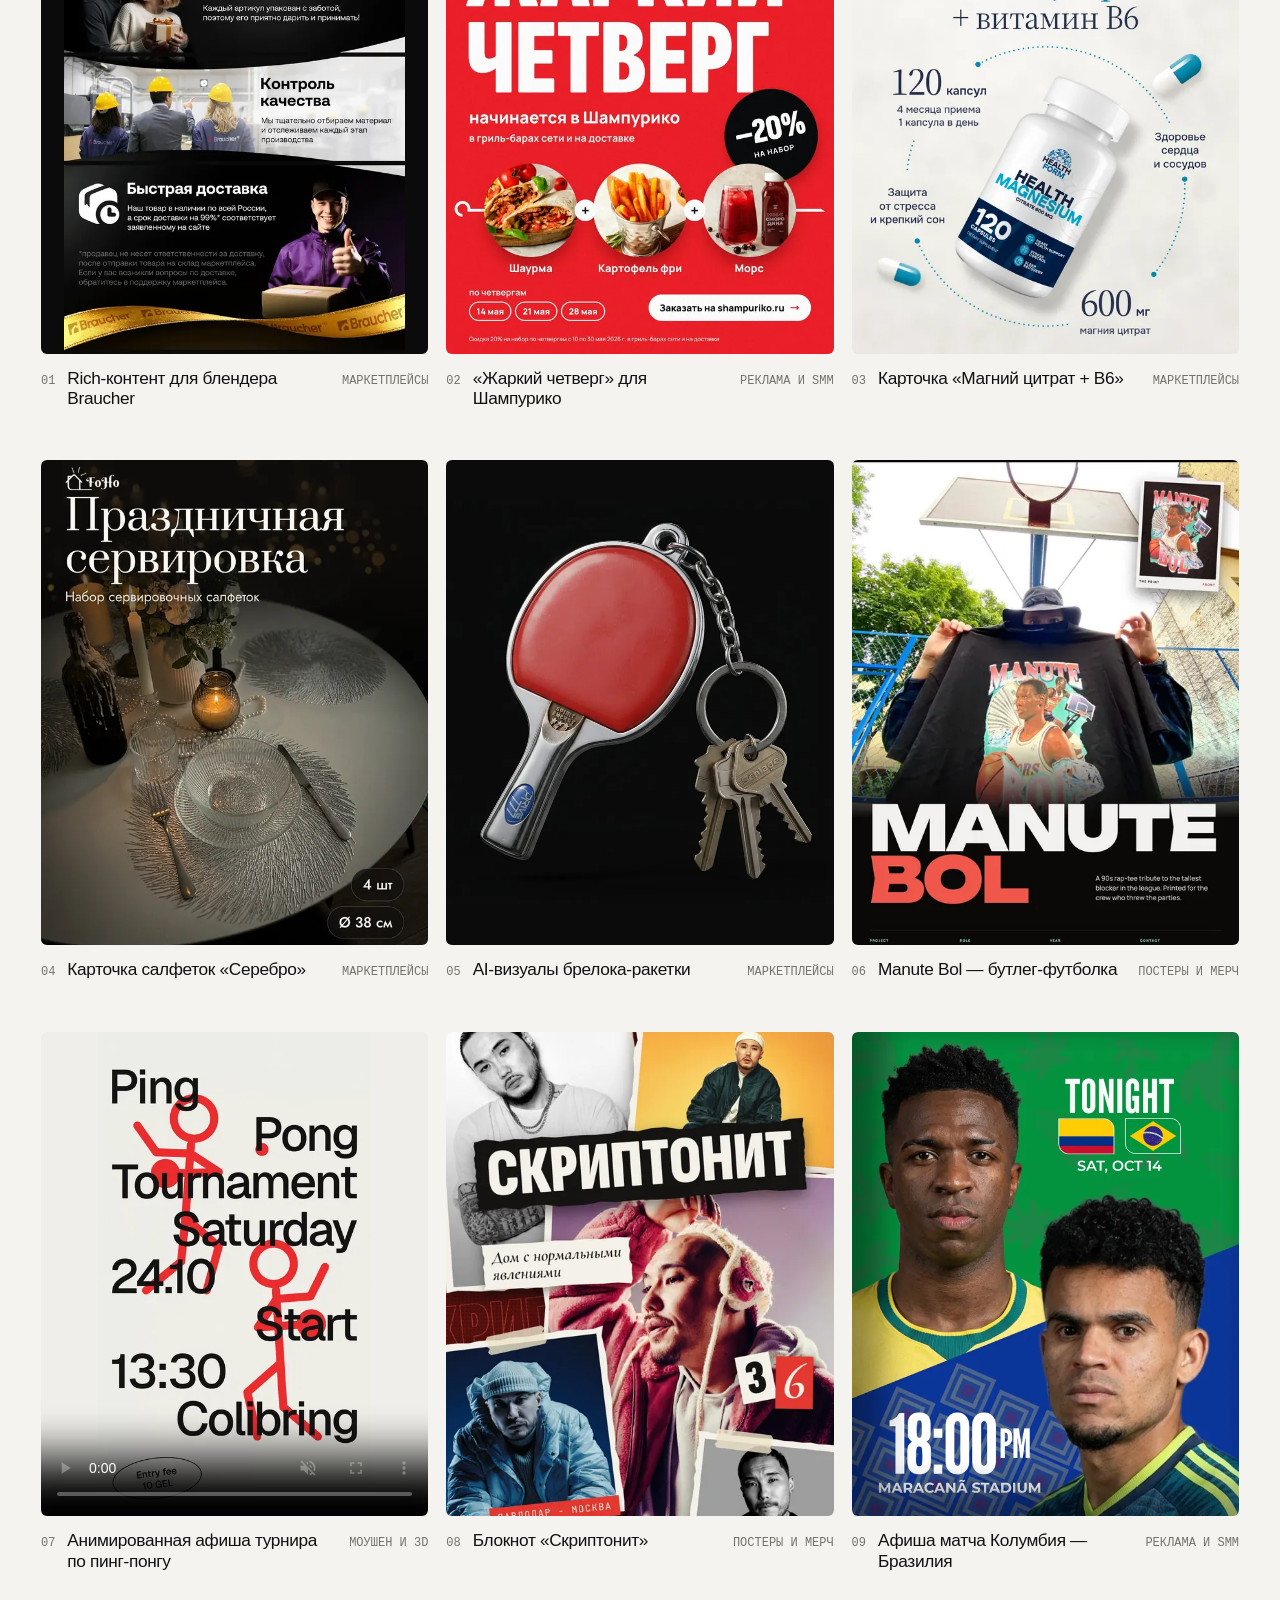
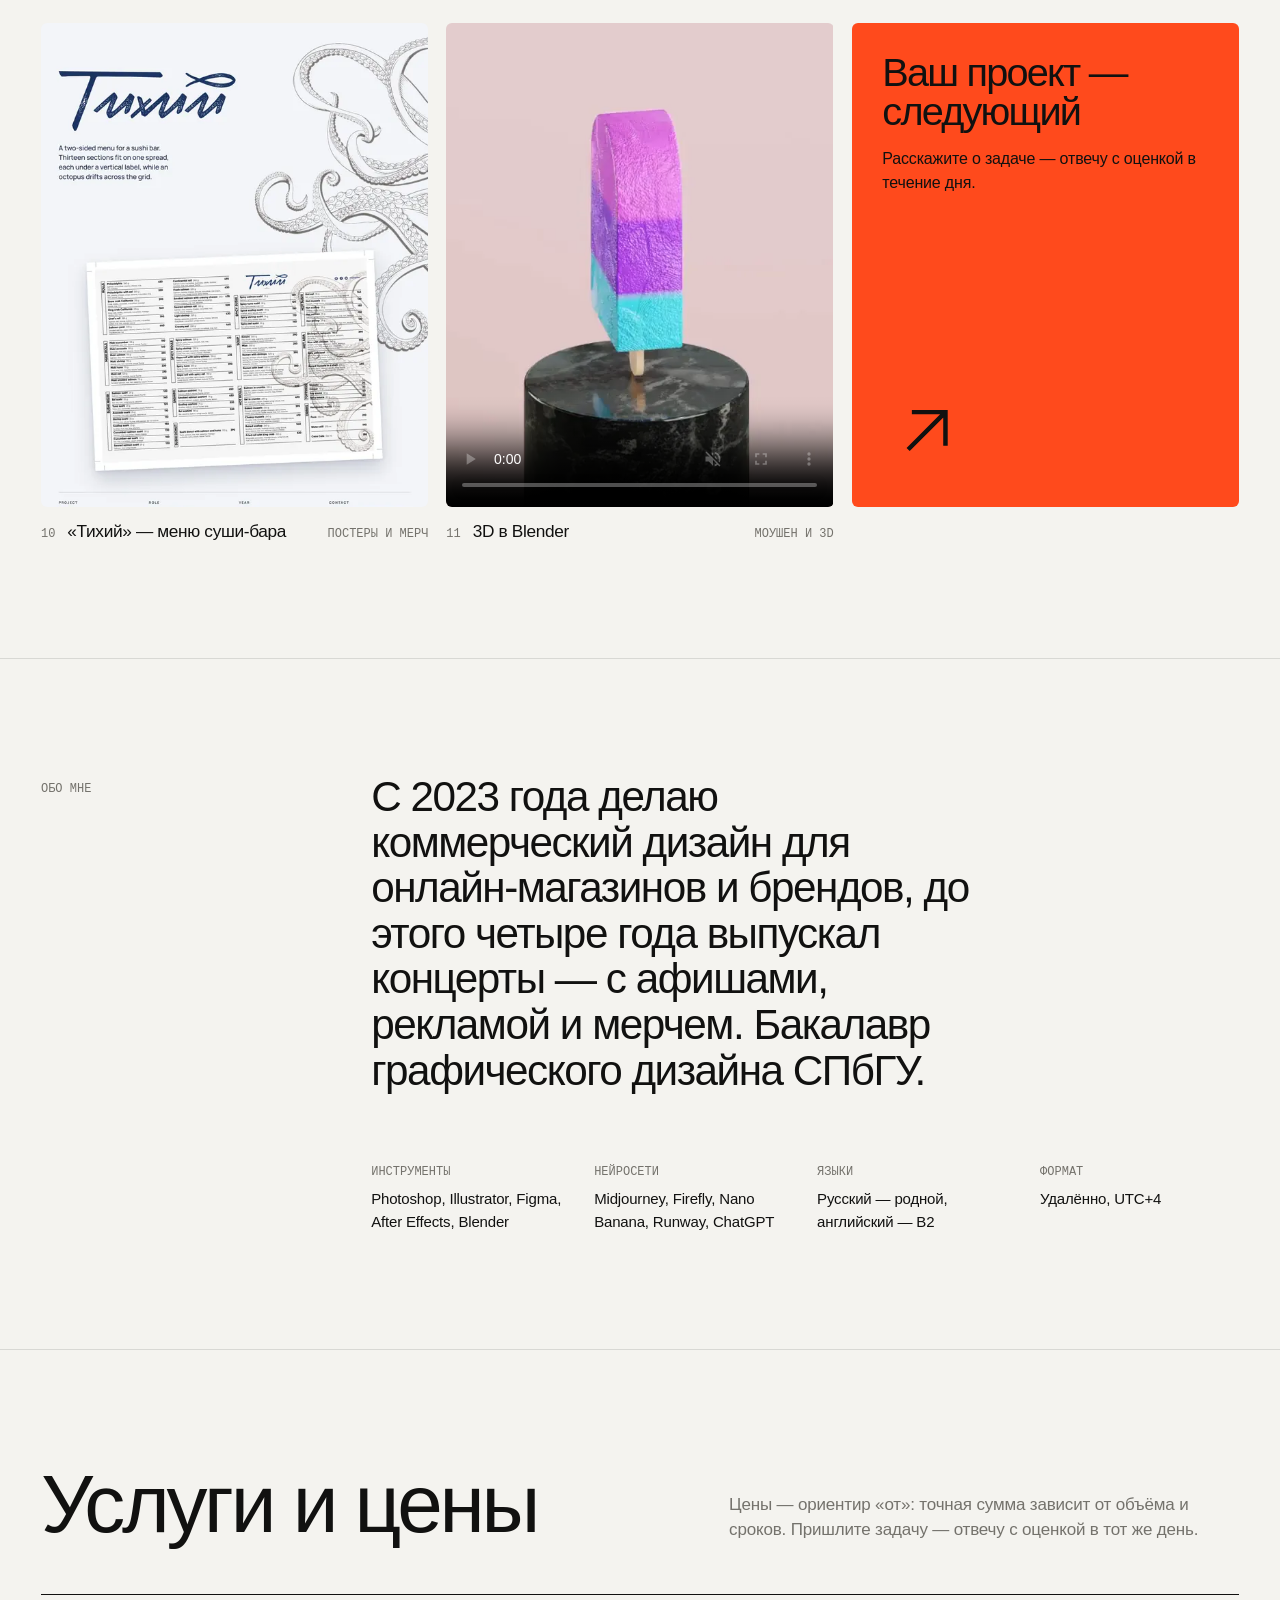
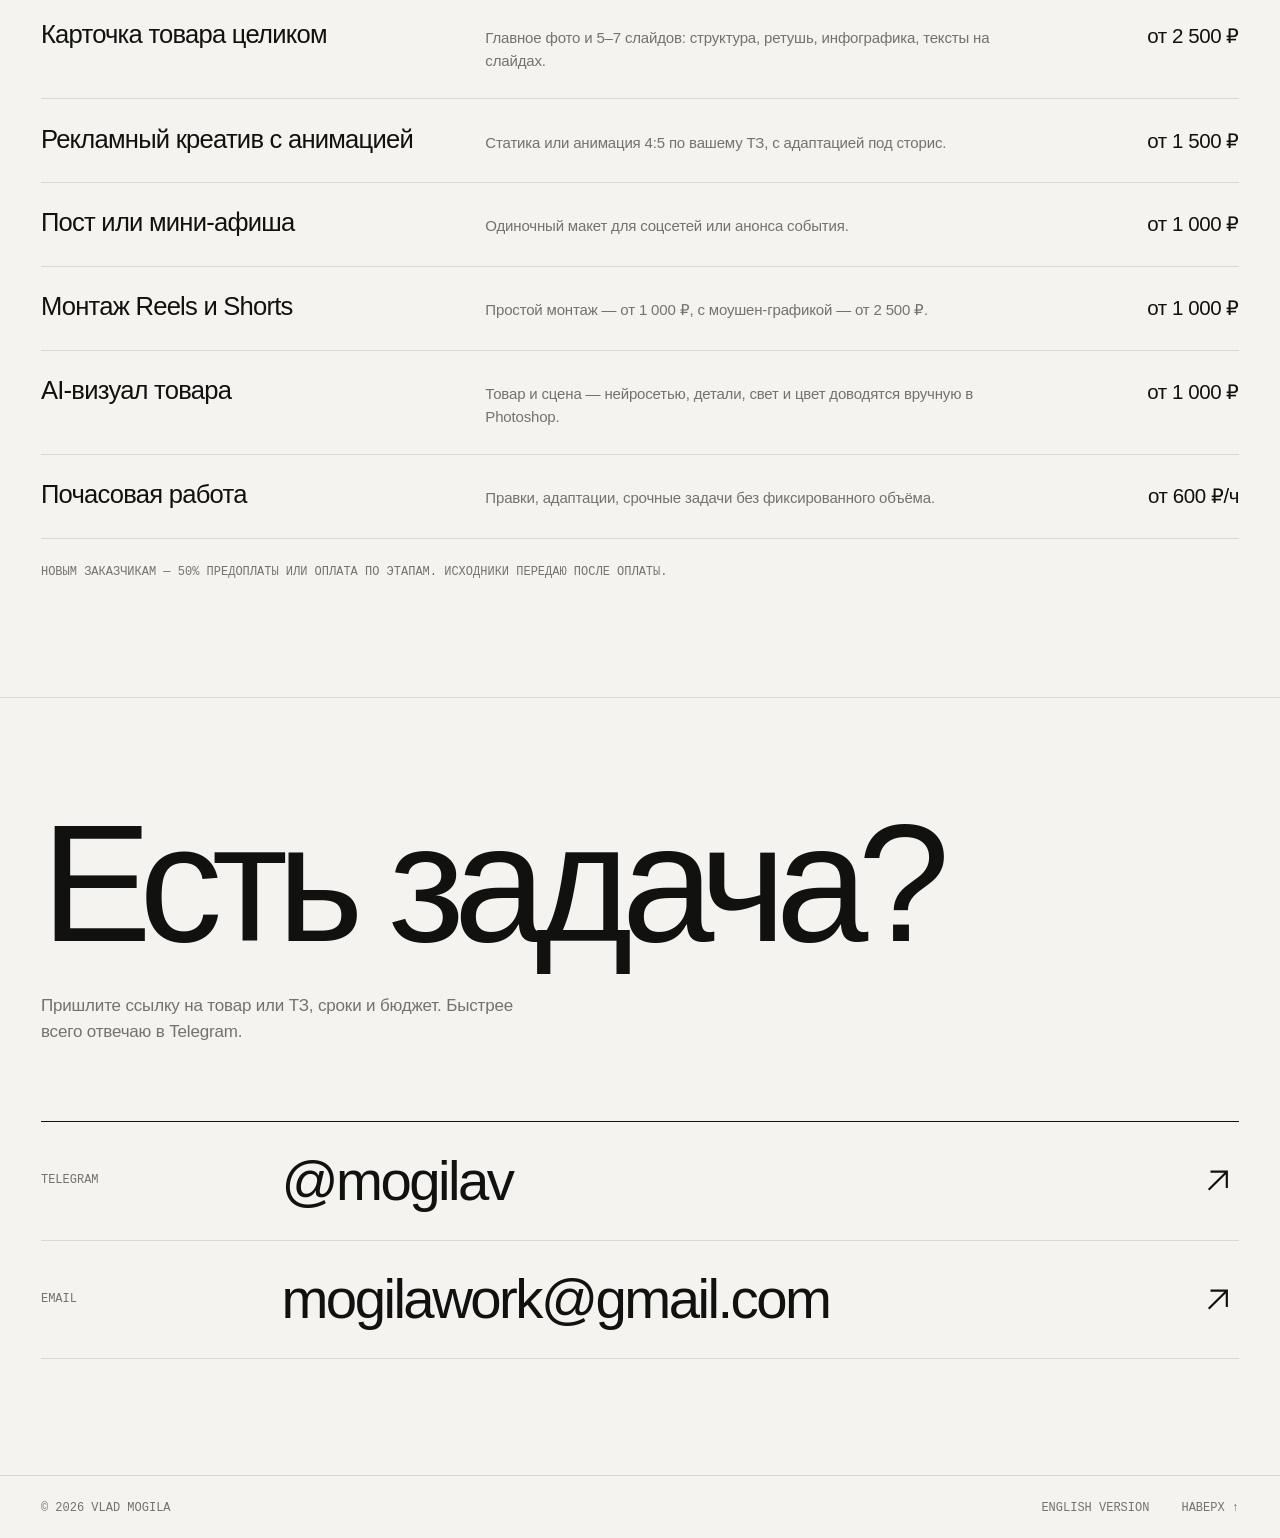
==== commit 94737685: "Redesign portfolio: minimal editorial layout, case sheets, dark mode - New look: Inter Tight + JetBr" ====
--- a/docs/index.html
+++ b/docs/index.html
@@ -2,14 +2,16 @@
 <html lang="ru">
 <head>
   <meta charset="utf-8">
-  <meta name="viewport" content="width=device-width, initial-scale=1">
+  <meta name="viewport" content="width=device-width, initial-scale=1, viewport-fit=cover">
   <title>Влад Могила — графический и контент-дизайнер</title>
   <meta name="description" content="Карточки для маркетплейсов, рекламные креативы, AI-визуалы товаров и моушен. Портфолио и цены.">
   <link rel="canonical" href="https://vladmogila.github.io/portfolio/">
   <link rel="alternate" hreflang="ru" href="https://vladmogila.github.io/portfolio/">
   <link rel="alternate" hreflang="en" href="https://vladmogila.github.io/portfolio/en/">
   <link rel="alternate" hreflang="x-default" href="https://vladmogila.github.io/portfolio/">
-  <meta name="theme-color" content="#f3f1ec">
+  <meta name="color-scheme" content="light dark">
+  <meta name="theme-color" content="#f4f3ef" media="(prefers-color-scheme: light)">
+  <meta name="theme-color" content="#0f0f0e" media="(prefers-color-scheme: dark)">
   <link rel="icon" href="assets/favicon.svg" type="image/svg+xml">
   <link rel="apple-touch-icon" href="assets/apple-touch-icon.png">
 
@@ -29,314 +31,441 @@
   <meta name="twitter:description" content="Карточки для маркетплейсов, рекламные креативы, AI-визуалы товаров и моушен. Портфолио и цены.">
   <meta name="twitter:image" content="https://vladmogila.github.io/portfolio/assets/og-ru.jpg">
 
-  <link rel="preload" href="assets/fonts/unbounded-cyrillic.woff2" as="font" type="font/woff2" crossorigin>
+  <link rel="preload" href="assets/fonts/inter-tight-cyrillic.woff2" as="font" type="font/woff2" crossorigin>
   <link rel="stylesheet" href="assets/css/style.css">
   <script src="assets/js/main.js" defer></script>
 </head>
 <body>
   <a class="skip" href="#main">Перейти к содержанию</a>
-  <header class="header">
-    <div class="wrap header__inner">
-      <a class="logo" href="#top" aria-label="Vlad Mogila">VM<span>.</span></a>
-      <nav class="nav" aria-label="Меню">
-        <a href="#cases">Кейсы</a>
-        <a href="#services">Услуги</a>
-        <a href="#contact">Контакты</a>
-      </nav>
-      <a class="lang" href="en/" hreflang="en" lang="en" aria-label="English version">EN</a>
-    </div>
+  <header class="top">
+    <a class="brand" href="#top">Vlad Mogila</a>
+    <span class="status mono"><i aria-hidden="true"></i>Открыт к проектам</span>
+    <nav class="nav" aria-label="Меню">
+      <a href="#work">Работы</a>
+      <a href="#services">Услуги</a>
+      <a href="#contact">Контакты</a>
+    </nav>
+    <a class="lang mono" href="en/" hreflang="en" lang="en" aria-label="English version">EN</a>
   </header>
 
   <main id="main">
     <section class="hero" id="top">
-      <div class="wrap hero__inner">
-        <div class="hero__text">
-          <p class="eyebrow">Влад Могила · графический и контент-дизайнер</p>
-          <h1>Визуал, который продаёт товар</h1>
-          <p class="hero__lead">Делаю карточки для маркетплейсов, рекламные креативы и AI-визуалы товаров — от ретуши до готовых слайдов. Работаю удалённо из Тбилиси, UTC+4.</p>
-          <div class="hero__cta">
-            <a class="btn btn--accent" href="https://t.me/mogilav" target="_blank" rel="noopener"><svg aria-hidden="true" viewBox="0 0 24 24" width="20" height="20"><path fill="currentColor" d="M21.9 4.3 18.7 19.4c-.2 1-.9 1.3-1.8.8l-4.8-3.6-2.3 2.2c-.3.3-.5.5-1 .5l.3-4.9 8.9-8c.4-.3-.1-.5-.6-.2L6.4 13.1l-4.7-1.5c-1-.3-1-1 .2-1.5L20.6 3c.9-.3 1.6.2 1.3 1.3Z"/></svg>Написать в Telegram</a>
-            <a class="btn" href="#cases">Смотреть кейсы</a>
-          </div>
-        </div>
-        <div class="hero__art" aria-hidden="true">
-        <img src="assets/works/shampuriko/post-a-thumb.webp" width="1080" height="1350" alt="" fetchpriority="high">
-        <img src="assets/works/blender-card/01-offer-thumb.webp" width="1280" height="1600" alt="" fetchpriority="auto">
-        <img src="assets/works/manute-bol/presentation-thumb.webp" width="1414" height="2000" alt="" fetchpriority="auto">
-        </div>
-        <ul class="facts">
-          <li><b>с 2023</b><span>в коммерческом дизайне; афиши — с 2014</span></li>
-          <li><b>СПбГУ</b><span>бакалавр графического дизайна</span></li>
-          <li><b>Ps · Ai · Figma · Ae · Blender</b><span>основные инструменты</span></li>
-        </ul>
+      <p class="mono hero__label reveal">Графический и контент-дизайнер · Тбилиси, UTC+4</p>
+      <h1 class="reveal">Карточки, креативы и <span class="nowrap">AI-визуалы,</span> <span>которые продают товар.</span></h1>
+      <div class="hero__row reveal">
+        <p class="hero__lead">Влад Могила. Делаю визуал для <span class='nowrap'>e-commerce</span>: от генерации и ретуши товара до готовых слайдов и анимации.</p>
+        <a class="btn" href="https://t.me/mogilav" target="_blank" rel="noopener">Обсудить проект <svg class="ico" aria-hidden="true" viewBox="0 0 24 24"><path d="M7 17 17 7M8 7h9v9"/></svg></a>
       </div>
     </section>
 
-    <section class="section" id="cases" aria-labelledby="cases-h">
-      <div class="wrap">
-        <div class="section__head">
-          <h2 id="cases-h">Кейсы</h2>
-          <div class="chips" role="group" aria-label="Фильтр кейсов"><button type="button" class="chip" aria-pressed="true" data-filter="all">Все</button><button type="button" class="chip" aria-pressed="false" data-filter="ecom">Маркетплейсы</button><button type="button" class="chip" aria-pressed="false" data-filter="ads">Реклама и SMM</button><button type="button" class="chip" aria-pressed="false" data-filter="print">Постеры и мерч</button><button type="button" class="chip" aria-pressed="false" data-filter="motion">Моушен и 3D</button></div>
-        </div>
-      <article class="case" id="blender-card" data-cat="ecom">
-        <div class="case__text">
-          <p class="case__num">01 · Маркетплейсы</p>
-          <h3 class="case__title">Карточка блендера Braucher</h3>
-          <p class="case__meta">Фриланс · карточка товара для Wildberries</p>
-          <dl class="case__story">
-            <div><dt>Задача</dt><dd>Сделать карточку блендера с кофемолкой для Wildberries: показать мощность, режимы и комплектацию так, чтобы покупатель понял преимущества за пару секунд листания.</dd></div>
-            <div><dt>Решение</dt><dd>Пять вертикальных слайдов — оффер, мощность и лезвия, режимы, «2 в 1», итог — и пять горизонтальных блоков о бренде, контроле качества, доставке и гарантии. Крупные цифры, один акцентный цвет, товар на светлом фоне. Товар и интерьерные сцены сгенерированы нейросетями и доведены в Photoshop, вёрстка и инфографика — с нуля.</dd></div>
-            <div><dt>Результат</dt><dd>Полная карточка под требования маркетплейса: 5 слайдов галереи и 5 блоков rich-контента в одном стиле — от главного фото до гарантии.</dd></div>
-          </dl>
-        </div>
-        <div class="case__gallery">
-          <a class="shot" href="assets/works/blender-card/01-offer.webp" data-w="1280" data-h="1600"><img src="assets/works/blender-card/01-offer-thumb.webp" width="1280" height="1600" alt="Главный слайд: всё для любимых блюд в одном блендере" loading="lazy" decoding="async"></a>
-          <a class="shot" href="assets/works/blender-card/02-power.webp" data-w="1280" data-h="1600"><img src="assets/works/blender-card/02-power-thumb.webp" width="1280" height="1600" alt="Слайд о мощности 1300 Вт и шести лезвиях" loading="lazy" decoding="async"></a>
-          <a class="shot" href="assets/works/blender-card/03-modes.webp" data-w="1280" data-h="1600"><img src="assets/works/blender-card/03-modes-thumb.webp" width="1280" height="1600" alt="Слайд о пяти скоростях и импульсном режиме" loading="lazy" decoding="async"></a>
-          <a class="shot" href="assets/works/blender-card/04-2in1.webp" data-w="1280" data-h="1600"><img src="assets/works/blender-card/04-2in1-thumb.webp" width="1280" height="1600" alt="Слайд «2 в 1»: кувшин и кофемолка" loading="lazy" decoding="async"></a>
-          <a class="shot" href="assets/works/blender-card/05-summary.webp" data-w="1280" data-h="1600"><img src="assets/works/blender-card/05-summary-thumb.webp" width="1280" height="1600" alt="Итоговый слайд с характеристиками" loading="lazy" decoding="async"></a>
-          <a class="shot is-wide" href="assets/works/blender-card/06-brand.webp" data-w="1280" data-h="670"><img src="assets/works/blender-card/06-brand-thumb.webp" width="1280" height="670" alt="Блок rich-контента о бренде" loading="lazy" decoding="async"></a>
-          <a class="shot is-wide" href="assets/works/blender-card/07-quality.webp" data-w="1280" data-h="390"><img src="assets/works/blender-card/07-quality-thumb.webp" width="1280" height="390" alt="Блок о контроле качества" loading="lazy" decoding="async"></a>
-          <a class="shot is-wide" href="assets/works/blender-card/08-delivery.webp" data-w="1280" data-h="690"><img src="assets/works/blender-card/08-delivery-thumb.webp" width="1280" height="690" alt="Блок о доставке" loading="lazy" decoding="async"></a>
-          <a class="shot is-wide" href="assets/works/blender-card/09-seller.webp" data-w="1280" data-h="518"><img src="assets/works/blender-card/09-seller-thumb.webp" width="1280" height="518" alt="Блок о продавце" loading="lazy" decoding="async"></a>
-          <a class="shot is-wide" href="assets/works/blender-card/10-warranty.webp" data-w="1280" data-h="832"><img src="assets/works/blender-card/10-warranty-thumb.webp" width="1280" height="832" alt="Блок о гарантии и поддержке в чате" loading="lazy" decoding="async"></a>
-        </div>
-      </article>
-      <article class="case" id="shampuriko" data-cat="ads">
-        <div class="case__text">
-          <p class="case__num">02 · Реклама и SMM</p>
-          <h3 class="case__title">«Жаркий четверг» для Шампурико</h3>
-          <p class="case__meta">Фриланс · пост, сторис, постер · 2026</p>
-          <dl class="case__story">
-            <div><dt>Задача</dt><dd>Анонсировать акцию сети гриль-баров: −20% на набор по четвергам с 10 по 30 мая. Нужны пост, сторис и печатный постер.</dd></div>
-            <div><dt>Решение</dt><dd>Два направления для теста: плакатное красное (А) и «карточное» на тёмном фоне (Б), каждое в форматах 4:5 и 9:16, плюс постер с QR-кодом для заведений. Скидка, даты и состав набора считываются с первого взгляда.</dd></div>
-            <div><dt>Результат</dt><dd>Готовый комплект для A/B-теста: два стиля в двух форматах и постер — одна акция работает и в ленте, и в сторис, и в зале.</dd></div>
-          </dl>
-        </div>
-        <div class="case__gallery">
-          <a class="shot" href="assets/works/shampuriko/post-a.webp" data-w="1080" data-h="1350"><img src="assets/works/shampuriko/post-a-thumb.webp" width="1080" height="1350" alt="Пост, вариант А" loading="lazy" decoding="async"></a>
-          <a class="shot" href="assets/works/shampuriko/post-b.webp" data-w="1080" data-h="1350"><img src="assets/works/shampuriko/post-b-thumb.webp" width="1080" height="1350" alt="Пост, вариант Б" loading="lazy" decoding="async"></a>
-          <a class="shot" href="assets/works/shampuriko/stories-a.webp" data-w="1080" data-h="1920"><img src="assets/works/shampuriko/stories-a-thumb.webp" width="1080" height="1920" alt="Сторис, вариант А" loading="lazy" decoding="async"></a>
-          <a class="shot" href="assets/works/shampuriko/stories-b.webp" data-w="1080" data-h="1920"><img src="assets/works/shampuriko/stories-b-thumb.webp" width="1080" height="1920" alt="Сторис, вариант Б" loading="lazy" decoding="async"></a>
-          <a class="shot" href="assets/works/shampuriko/poster.webp" data-w="1415" data-h="2000"><img src="assets/works/shampuriko/poster-thumb.webp" width="1415" height="2000" alt="Печатный постер с QR-кодом" loading="lazy" decoding="async"></a>
-        </div>
-      </article>
-      <article class="case" id="magnesium-card" data-cat="ecom">
-        <div class="case__text">
-          <p class="case__num">03 · Маркетплейсы</p>
-          <h3 class="case__title">Карточка «Магний цитрат + B6»</h3>
-          <p class="case__meta">Фриланс · карточка БАДа · 3 слайда</p>
-          <dl class="case__story">
-            <div><dt>Задача</dt><dd>Оформить карточку БАДа так, чтобы она вызывала доверие, и уместить дозировку, схему приёма и показания без перегруза.</dd></div>
-            <div><dt>Решение</dt><dd>Светлая «аптечная» палитра в цвет упаковки, заголовки антиквой, данные расставлены по дуге вокруг банки — инфографика читается как схема, а не как сплошной текст. Три слайда: обложка, применение, симптомы. Банка и капсулы сгенерированы нейросетью.</dd></div>
-            <div><dt>Результат</dt><dd>Три слайда в едином стиле: состав, схема приёма и показания читаются без мелкого текста.</dd></div>
-          </dl>
-        </div>
-        <div class="case__gallery">
-          <a class="shot" href="assets/works/magnesium-card/01-cover.webp" data-w="1500" data-h="2000"><img src="assets/works/magnesium-card/01-cover-thumb.webp" width="1500" height="2000" alt="Обложка: 120 капсул, 600 мг магния цитрата" loading="lazy" decoding="async"></a>
-          <a class="shot" href="assets/works/magnesium-card/02-usage.webp" data-w="1500" data-h="2000"><img src="assets/works/magnesium-card/02-usage-thumb.webp" width="1500" height="2000" alt="Слайд с рекомендациями по применению" loading="lazy" decoding="async"></a>
-          <a class="shot" href="assets/works/magnesium-card/03-symptoms.webp" data-w="1500" data-h="2000"><img src="assets/works/magnesium-card/03-symptoms-thumb.webp" width="1500" height="2000" alt="Слайд с симптомами, при которых рекомендуется приём" loading="lazy" decoding="async"></a>
-        </div>
-      </article>
-      <article class="case" id="placemats-card" data-cat="ecom">
-        <div class="case__text">
-          <p class="case__num">04 · Маркетплейсы</p>
-          <h3 class="case__title">Карточка салфеток «Серебро»</h3>
-          <p class="case__meta">Фриланс · товары для дома · 3 слайда</p>
-          <dl class="case__story">
-            <div><dt>Задача</dt><dd>Продать недорогой декоративный товар через атмосферу: показать фактуру, размер и то, как салфетки выглядят на столе.</dd></div>
-            <div><dt>Решение</dt><dd>Два варианта главного фото для теста — студийный на светлом фоне и вечерняя сервировка при свечах. Слайд с преимуществами собран коллажом из деталей: размер, влагостойкость, гибкость, термостойкость. Сцены и сам товар сгенерированы нейросетями.</dd></div>
-            <div><dt>Результат</dt><dd>Два главных фото под разные сценарии: студийное — для поиска, атмосферное — для праздничных подборок.</dd></div>
-          </dl>
-        </div>
-        <div class="case__gallery">
-          <a class="shot" href="assets/works/placemats-card/01-main-a.webp" data-w="1500" data-h="2000"><img src="assets/works/placemats-card/01-main-a-thumb.webp" width="1500" height="2000" alt="Главное фото, вариант А: студийный" loading="lazy" decoding="async"></a>
-          <a class="shot" href="assets/works/placemats-card/02-main-b.webp" data-w="1500" data-h="2000"><img src="assets/works/placemats-card/02-main-b-thumb.webp" width="1500" height="2000" alt="Главное фото, вариант Б: праздничная сервировка" loading="lazy" decoding="async"></a>
-          <a class="shot" href="assets/works/placemats-card/03-benefits.webp" data-w="1500" data-h="2000"><img src="assets/works/placemats-card/03-benefits-thumb.webp" width="1500" height="2000" alt="Слайд с преимуществами" loading="lazy" decoding="async"></a>
-        </div>
-      </article>
-      <article class="case" id="keychain" data-cat="ecom">
-        <div class="case__text">
-          <p class="case__num">05 · Маркетплейсы</p>
-          <h3 class="case__title">AI-визуалы брелока-ракетки</h3>
-          <p class="case__meta">Фриланс · AI-визуал товара</p>
-          <dl class="case__story">
-            <div><dt>Задача</dt><dd>Получить предметные визуалы брелока для карточки и рекламы без студийной съёмки и без готовых фото товара.</dd></div>
-            <div><dt>Решение</dt><dd>Два варианта подачи — светлый и тёмный фон, мягкий свет и тени. Товар полностью сгенерирован нейросетью, детали, металл и отражения доведены в Photoshop.</dd></div>
-            <div><dt>Результат</dt><dd>Два готовых предметных кадра, которые можно сразу ставить на главное фото или в рекламу.</dd></div>
-          </dl>
-        </div>
-        <div class="case__gallery">
-          <a class="shot" href="assets/works/keychain/light.webp" data-w="1008" data-h="1047"><img src="assets/works/keychain/light-thumb.webp" width="1008" height="1047" alt="Брелок-ракетка на светлом фоне" loading="lazy" decoding="async"></a>
-          <a class="shot" href="assets/works/keychain/dark.webp" data-w="1008" data-h="1047"><img src="assets/works/keychain/dark-thumb.webp" width="1008" height="1047" alt="Брелок-ракетка на тёмном фоне" loading="lazy" decoding="async"></a>
-        </div>
-      </article>
-      <article class="case" id="manute-bol" data-cat="print">
-        <div class="case__text">
-          <p class="case__num">06 · Постеры и мерч</p>
-          <h3 class="case__title">Manute Bol — бутлег-футболка</h3>
-          <p class="case__meta">Фриланс · мерч · коллаж · типографика</p>
-          <dl class="case__story">
-            <div><dt>Задача</dt><dd>Сделать футболку-оммаж Мануту Болу, самому высокому блокирующему лиги, в эстетике бутлег-футболок рэп-сцены 90-х — для команды, которая устраивает вечеринки.</dd></div>
-            <div><dt>Решение</dt><dd>Коллаж из архивных фото, тяжёлая типографика, плотные цвета; принт подготовлен к печати. Подача — мокапы на улице и на баскетбольной площадке.</dd></div>
-            <div><dt>Результат</dt><dd>Принт напечатан на футболках для команды. Проект — на Behance.</dd></div>
-          </dl>
-          <a class="case__link" href="https://www.behance.net/gallery/255535507/Manute-Bol-Bootleg-Rap-Tee" target="_blank" rel="noopener">Проект на Behance <svg aria-hidden="true" viewBox="0 0 24 24" width="18" height="18"><path fill="none" stroke="currentColor" stroke-width="2" d="M7 17 17 7M8 7h9v9"/></svg></a>
-        </div>
-        <div class="case__gallery">
-          <a class="shot" href="assets/works/manute-bol/presentation.webp" data-w="1414" data-h="2000"><img src="assets/works/manute-bol/presentation-thumb.webp" width="1414" height="2000" alt="Презентация футболки Manute Bol" loading="lazy" decoding="async"></a>
-        </div>
-      </article>
-      <article class="case" id="ping-pong" data-cat="motion">
-        <div class="case__text">
-          <p class="case__num">07 · Моушен и 3D</p>
-          <h3 class="case__title">Анимированная афиша турнира по пинг-понгу</h3>
-          <p class="case__meta">Фриланс · моушен · афиша 9:16 · 18 секунд</p>
-          <dl class="case__story">
-            <div><dt>Задача</dt><dd>Позвать людей на любительский турнир 24.10 в Colibring — так, чтобы афишу досмотрели до времени и цены.</dd></div>
-            <div><dt>Решение</dt><dd>Строгая типографика на весь кадр и анимированные человечки, которые играют прямо между строк. Минимум цветов — чёрный текст и красная графика.</dd></div>
-            <div><dt>Результат</dt><dd>Вся информация — дата, время, место и взнос — укладывается в одну 18-секундную петлю, которую не хочется пролистывать.</dd></div>
-          </dl>
-        </div>
-        <div class="case__gallery">
-          <figure class="shot is-video"><video src="assets/works/ping-pong/animation.mp4" poster="assets/works/ping-pong/animation-poster.webp" width="450" height="800" muted loop playsinline preload="none" aria-label="Анимированная афиша турнира по пинг-понгу"></video></figure>
-        </div>
-      </article>
-      <article class="case" id="notebook" data-cat="print">
-        <div class="case__text">
-          <p class="case__num">08 · Постеры и мерч</p>
-          <h3 class="case__title">Блокнот «Скриптонит»</h3>
-          <p class="case__meta">Фриланс · обложка · баннер · печать</p>
-          <dl class="case__story">
-            <div><dt>Задача</dt><dd>Обложка фанатского блокнота A5 с деревянной обложкой и баннер для его продажи.</dd></div>
-            <div><dt>Решение</dt><dd>Коллаж из фотографий на «рваной» бумаге и скотче, отсылки к альбому «Дом с нормальными явлениями» и маршруту «Павлодар — Москва». На баннере — формат и материал обложки.</dd></div>
-            <div><dt>Результат</dt><dd>Обложка подготовлена к печати, баннер показывает товар, формат и материал на одном экране.</dd></div>
-          </dl>
-        </div>
-        <div class="case__gallery">
-          <a class="shot" href="assets/works/notebook/artwork.webp" data-w="1410" data-h="2000"><img src="assets/works/notebook/artwork-thumb.webp" width="1410" height="2000" alt="Обложка блокнота: коллаж со Скриптонитом" loading="lazy" decoding="async"></a>
-          <a class="shot" href="assets/works/notebook/mockup.webp" data-w="1500" data-h="2000"><img src="assets/works/notebook/mockup-thumb.webp" width="1500" height="2000" alt="Баннер блокнота A5 с деревянной обложкой" loading="lazy" decoding="async"></a>
-        </div>
-      </article>
-      <article class="case" id="football-poster" data-cat="ads">
-        <div class="case__text">
-          <p class="case__num">09 · Реклама и SMM</p>
-          <h3 class="case__title">Афиша матча Колумбия — Бразилия</h3>
-          <p class="case__meta">Фриланс · SMM · пост 4:5</p>
-          <dl class="case__story">
-            <div><dt>Задача</dt><dd>Анонсировать трансляцию матча в соцсетях так, чтобы пост останавливал ленту.</dd></div>
-            <div><dt>Решение</dt><dd>Лидеры команд крупным планом, цвета флагов в фоне, время начала — самый крупный элемент кадра.</dd></div>
-            <div><dt>Результат</dt><dd>Пост считывается за секунду: кто играет, когда и где — без лишнего текста.</dd></div>
-          </dl>
-        </div>
-        <div class="case__gallery">
-          <a class="shot" href="assets/works/football-poster/poster.webp" data-w="1080" data-h="1350"><img src="assets/works/football-poster/poster-thumb.webp" width="1080" height="1350" alt="Афиша матча Колумбия — Бразилия" loading="lazy" decoding="async"></a>
-        </div>
-      </article>
-      <article class="case" id="tihij-menu" data-cat="print">
-        <div class="case__text">
-          <p class="case__num">10 · Постеры и мерч</p>
-          <h3 class="case__title">«Тихий» — меню суши-бара</h3>
-          <p class="case__meta">Фриланс · меню · печать · 2020</p>
-          <dl class="case__story">
-            <div><dt>Задача</dt><dd>Двустороннее меню для суши-бара: уместить тринадцать разделов на одном развороте.</dd></div>
-            <div><dt>Решение</dt><dd>Каждый раздел — под своей вертикальной подписью, по сетке «плывёт» гравюрный осьминог. Макет подготовлен к печати.</dd></div>
-            <div><dt>Результат</dt><dd>Всё меню помещается на одном листе и при этом легко читается. Проект — на Behance.</dd></div>
-          </dl>
-          <a class="case__link" href="https://www.behance.net/gallery/93482807/tihij-Menu-for-restaurant" target="_blank" rel="noopener">Проект на Behance <svg aria-hidden="true" viewBox="0 0 24 24" width="18" height="18"><path fill="none" stroke="currentColor" stroke-width="2" d="M7 17 17 7M8 7h9v9"/></svg></a>
-        </div>
-        <div class="case__gallery">
-          <a class="shot" href="assets/works/tihij-menu/presentation.webp" data-w="1414" data-h="2000"><img src="assets/works/tihij-menu/presentation-thumb.webp" width="1414" height="2000" alt="Презентация меню «Тихий»" loading="lazy" decoding="async"></a>
-        </div>
-      </article>
-      <article class="case" id="blender-3d" data-cat="motion">
-        <div class="case__text">
-          <p class="case__num">11 · Моушен и 3D</p>
-          <h3 class="case__title">3D в Blender</h3>
-          <p class="case__meta">Фриланс · 3D · рендер · анимация</p>
-          <dl class="case__story">
-            <div><dt>Задача</dt><dd>Сделать предметные 3D-кадры без фотосъёмки: статичный натюрморт и короткую зацикленную анимацию для соцсетей.</dd></div>
-            <div><dt>Решение</dt><dd>Сцена, материалы, свет и рендер: натюрморт с пончиком и кружкой и короткая анимация эскимо на мраморном постаменте.</dd></div>
-            <div><dt>Результат</dt><dd>Готовый рендер и анимация: весь путь от модели до финального кадра сделан в Blender.</dd></div>
-          </dl>
-        </div>
-        <div class="case__gallery">
-          <a class="shot is-wide" href="assets/works/blender-3d/donut.webp" data-w="1920" data-h="1080"><img src="assets/works/blender-3d/donut-thumb.webp" width="1920" height="1080" alt="Рендер: пончик и кружка" loading="lazy" decoding="async"></a>
-          <figure class="shot is-video"><video src="assets/works/blender-3d/popsicle.mp4" poster="assets/works/blender-3d/popsicle-poster.webp" width="640" height="640" muted loop playsinline preload="none" aria-label="Анимация: эскимо на мраморном постаменте"></video></figure>
-        </div>
-      </article>
-      </div>
+    <div class="marquee" aria-hidden="true">
+      <ul class="marquee__track"><li><img src="assets/works/shampuriko/post-a-thumb.webp" srcset="assets/works/shampuriko/post-a-thumb.webp 640w, assets/works/shampuriko/post-a.webp 1080w" sizes="240px" width="1080" height="1350" alt="" fetchpriority="high" decoding="async"></li><li><img src="assets/works/magnesium-card/01-cover-thumb.webp" srcset="assets/works/magnesium-card/01-cover-thumb.webp 600w, assets/works/magnesium-card/01-cover.webp 1500w" sizes="240px" width="1500" height="2000" alt="" fetchpriority="high" decoding="async"></li><li><img src="assets/works/manute-bol/presentation-thumb.webp" srcset="assets/works/manute-bol/presentation-thumb.webp 566w, assets/works/manute-bol/presentation.webp 1414w" sizes="240px" width="1414" height="2000" alt="" fetchpriority="high" decoding="async"></li><li><img src="assets/works/blender-card/cover-thumb.webp" srcset="assets/works/blender-card/cover-thumb.webp 564w, assets/works/blender-card/cover.webp 1280w" sizes="240px" width="1280" height="1814" alt="" fetchpriority="high" decoding="async"></li><li><img src="assets/works/placemats-card/02-main-b-thumb.webp" srcset="assets/works/placemats-card/02-main-b-thumb.webp 600w, assets/works/placemats-card/02-main-b.webp 1500w" sizes="240px" width="1500" height="2000" alt="" loading="lazy" decoding="async"></li><li><img src="assets/works/football-poster/poster-thumb.webp" srcset="assets/works/football-poster/poster-thumb.webp 640w, assets/works/football-poster/poster.webp 1080w" sizes="240px" width="1080" height="1350" alt="" loading="lazy" decoding="async"></li><li><img src="assets/works/notebook/artwork-thumb.webp" srcset="assets/works/notebook/artwork-thumb.webp 564w, assets/works/notebook/artwork.webp 1410w" sizes="240px" width="1410" height="2000" alt="" loading="lazy" decoding="async"></li><li><img src="assets/works/keychain/light-thumb.webp" srcset="assets/works/keychain/light-thumb.webp 770w, assets/works/keychain/light.webp 1008w" sizes="240px" width="1008" height="1047" alt="" loading="lazy" decoding="async"></li><li><img src="assets/works/shampuriko/post-b-thumb.webp" srcset="assets/works/shampuriko/post-b-thumb.webp 640w, assets/works/shampuriko/post-b.webp 1080w" sizes="240px" width="1080" height="1350" alt="" loading="lazy" decoding="async"></li><li><img src="assets/works/tihij-menu/presentation-thumb.webp" srcset="assets/works/tihij-menu/presentation-thumb.webp 566w, assets/works/tihij-menu/presentation.webp 1414w" sizes="240px" width="1414" height="2000" alt="" loading="lazy" decoding="async"></li></ul>
+      <ul class="marquee__track"><li><img src="assets/works/shampuriko/post-a-thumb.webp" srcset="assets/works/shampuriko/post-a-thumb.webp 640w, assets/works/shampuriko/post-a.webp 1080w" sizes="240px" width="1080" height="1350" alt="" loading="lazy" decoding="async"></li><li><img src="assets/works/magnesium-card/01-cover-thumb.webp" srcset="assets/works/magnesium-card/01-cover-thumb.webp 600w, assets/works/magnesium-card/01-cover.webp 1500w" sizes="240px" width="1500" height="2000" alt="" loading="lazy" decoding="async"></li><li><img src="assets/works/manute-bol/presentation-thumb.webp" srcset="assets/works/manute-bol/presentation-thumb.webp 566w, assets/works/manute-bol/presentation.webp 1414w" sizes="240px" width="1414" height="2000" alt="" loading="lazy" decoding="async"></li><li><img src="assets/works/blender-card/cover-thumb.webp" srcset="assets/works/blender-card/cover-thumb.webp 564w, assets/works/blender-card/cover.webp 1280w" sizes="240px" width="1280" height="1814" alt="" loading="lazy" decoding="async"></li><li><img src="assets/works/placemats-card/02-main-b-thumb.webp" srcset="assets/works/placemats-card/02-main-b-thumb.webp 600w, assets/works/placemats-card/02-main-b.webp 1500w" sizes="240px" width="1500" height="2000" alt="" loading="lazy" decoding="async"></li><li><img src="assets/works/football-poster/poster-thumb.webp" srcset="assets/works/football-poster/poster-thumb.webp 640w, assets/works/football-poster/poster.webp 1080w" sizes="240px" width="1080" height="1350" alt="" loading="lazy" decoding="async"></li><li><img src="assets/works/notebook/artwork-thumb.webp" srcset="assets/works/notebook/artwork-thumb.webp 564w, assets/works/notebook/artwork.webp 1410w" sizes="240px" width="1410" height="2000" alt="" loading="lazy" decoding="async"></li><li><img src="assets/works/keychain/light-thumb.webp" srcset="assets/works/keychain/light-thumb.webp 770w, assets/works/keychain/light.webp 1008w" sizes="240px" width="1008" height="1047" alt="" loading="lazy" decoding="async"></li><li><img src="assets/works/shampuriko/post-b-thumb.webp" srcset="assets/works/shampuriko/post-b-thumb.webp 640w, assets/works/shampuriko/post-b.webp 1080w" sizes="240px" width="1080" height="1350" alt="" loading="lazy" decoding="async"></li><li><img src="assets/works/tihij-menu/presentation-thumb.webp" srcset="assets/works/tihij-menu/presentation-thumb.webp 566w, assets/works/tihij-menu/presentation.webp 1414w" sizes="240px" width="1414" height="2000" alt="" loading="lazy" decoding="async"></li></ul>
+    </div>
+
+    <section class="section" id="work" aria-labelledby="work-h">
+      <div class="section__head">
+        <h2 id="work-h">Работы<sup>11</sup></h2>
+        <div class="filters" role="group" aria-label="Фильтр кейсов"><button type="button" class="filter" aria-pressed="true" data-filter="all">Все<sup>11</sup></button><button type="button" class="filter" aria-pressed="false" data-filter="ecom">Маркетплейсы<sup>4</sup></button><button type="button" class="filter" aria-pressed="false" data-filter="ads">Реклама и SMM<sup>2</sup></button><button type="button" class="filter" aria-pressed="false" data-filter="print">Постеры и мерч<sup>3</sup></button><button type="button" class="filter" aria-pressed="false" data-filter="motion">Моушен и 3D<sup>2</sup></button></div>
+      </div>
+      <ul class="grid">
+        <li class="tile reveal" data-cat="ecom">
+          <a href="#blender-card" aria-label="Открыть кейс: Rich-контент для блендера Braucher">
+            <div class="tile__media" style="--fit:contain;--tile-bg:#0b0b0b"><img src="assets/works/blender-card/cover-thumb.webp" srcset="assets/works/blender-card/cover-thumb.webp 564w, assets/works/blender-card/cover.webp 1280w" sizes="(min-width: 1100px) 31vw, (min-width: 700px) 46vw, 92vw" width="1280" height="1814" alt="" loading="lazy" decoding="async"></div>
+            <div class="tile__meta">
+              <span class="mono">01</span>
+              <h3>Rich-контент для блендера Braucher</h3>
+              <span class="mono tile__cat">Маркетплейсы</span>
+            </div>
+          </a>
+        </li>
+        <li class="tile reveal" data-cat="ads">
+          <a href="#shampuriko" aria-label="Открыть кейс: «Жаркий четверг» для Шампурико">
+            <div class="tile__media"><img src="assets/works/shampuriko/post-a-thumb.webp" srcset="assets/works/shampuriko/post-a-thumb.webp 640w, assets/works/shampuriko/post-a.webp 1080w" sizes="(min-width: 1100px) 31vw, (min-width: 700px) 46vw, 92vw" width="1080" height="1350" alt="" loading="lazy" decoding="async"></div>
+            <div class="tile__meta">
+              <span class="mono">02</span>
+              <h3>«Жаркий четверг» для Шампурико</h3>
+              <span class="mono tile__cat">Реклама и SMM</span>
+            </div>
+          </a>
+        </li>
+        <li class="tile reveal" data-cat="ecom">
+          <a href="#magnesium-card" aria-label="Открыть кейс: Карточка «Магний цитрат + B6»">
+            <div class="tile__media"><img src="assets/works/magnesium-card/01-cover-thumb.webp" srcset="assets/works/magnesium-card/01-cover-thumb.webp 600w, assets/works/magnesium-card/01-cover.webp 1500w" sizes="(min-width: 1100px) 31vw, (min-width: 700px) 46vw, 92vw" width="1500" height="2000" alt="" loading="lazy" decoding="async"></div>
+            <div class="tile__meta">
+              <span class="mono">03</span>
+              <h3>Карточка «Магний цитрат + B6»</h3>
+              <span class="mono tile__cat">Маркетплейсы</span>
+            </div>
+          </a>
+        </li>
+        <li class="tile reveal" data-cat="ecom">
+          <a href="#placemats-card" aria-label="Открыть кейс: Карточка салфеток «Серебро»">
+            <div class="tile__media"><img src="assets/works/placemats-card/02-main-b-thumb.webp" srcset="assets/works/placemats-card/02-main-b-thumb.webp 600w, assets/works/placemats-card/02-main-b.webp 1500w" sizes="(min-width: 1100px) 31vw, (min-width: 700px) 46vw, 92vw" width="1500" height="2000" alt="" loading="lazy" decoding="async"></div>
+            <div class="tile__meta">
+              <span class="mono">04</span>
+              <h3>Карточка салфеток «Серебро»</h3>
+              <span class="mono tile__cat">Маркетплейсы</span>
+            </div>
+          </a>
+        </li>
+        <li class="tile reveal" data-cat="ecom">
+          <a href="#keychain" aria-label="Открыть кейс: AI-визуалы брелока-ракетки">
+            <div class="tile__media" style="--fit:contain;--tile-bg:#0b0b0b"><img src="assets/works/keychain/dark-thumb.webp" srcset="assets/works/keychain/dark-thumb.webp 770w, assets/works/keychain/dark.webp 1008w" sizes="(min-width: 1100px) 31vw, (min-width: 700px) 46vw, 92vw" width="1008" height="1047" alt="" loading="lazy" decoding="async"></div>
+            <div class="tile__meta">
+              <span class="mono">05</span>
+              <h3>AI-визуалы брелока-ракетки</h3>
+              <span class="mono tile__cat">Маркетплейсы</span>
+            </div>
+          </a>
+        </li>
+        <li class="tile reveal" data-cat="print">
+          <a href="#manute-bol" aria-label="Открыть кейс: Manute Bol — бутлег-футболка">
+            <div class="tile__media"><img src="assets/works/manute-bol/presentation-thumb.webp" srcset="assets/works/manute-bol/presentation-thumb.webp 566w, assets/works/manute-bol/presentation.webp 1414w" sizes="(min-width: 1100px) 31vw, (min-width: 700px) 46vw, 92vw" width="1414" height="2000" alt="" loading="lazy" decoding="async"></div>
+            <div class="tile__meta">
+              <span class="mono">06</span>
+              <h3>Manute Bol — бутлег-футболка</h3>
+              <span class="mono tile__cat">Постеры и мерч</span>
+            </div>
+          </a>
+        </li>
+        <li class="tile reveal" data-cat="motion">
+          <a href="#ping-pong" aria-label="Открыть кейс: Анимированная афиша турнира по пинг-понгу">
+            <div class="tile__media" style="--fit:contain;--tile-bg:#efeeea"><video src="assets/works/ping-pong/animation.mp4" poster="assets/works/ping-pong/animation-poster.webp" width="450" height="800" muted loop playsinline preload="none" aria-label=""></video></div>
+            <div class="tile__meta">
+              <span class="mono">07</span>
+              <h3>Анимированная афиша турнира по пинг-понгу</h3>
+              <span class="mono tile__cat">Моушен и 3D</span>
+            </div>
+          </a>
+        </li>
+        <li class="tile reveal" data-cat="print">
+          <a href="#notebook" aria-label="Открыть кейс: Блокнот «Скриптонит»">
+            <div class="tile__media"><img src="assets/works/notebook/artwork-thumb.webp" srcset="assets/works/notebook/artwork-thumb.webp 564w, assets/works/notebook/artwork.webp 1410w" sizes="(min-width: 1100px) 31vw, (min-width: 700px) 46vw, 92vw" width="1410" height="2000" alt="" loading="lazy" decoding="async"></div>
+            <div class="tile__meta">
+              <span class="mono">08</span>
+              <h3>Блокнот «Скриптонит»</h3>
+              <span class="mono tile__cat">Постеры и мерч</span>
+            </div>
+          </a>
+        </li>
+        <li class="tile reveal" data-cat="ads">
+          <a href="#football-poster" aria-label="Открыть кейс: Афиша матча Колумбия — Бразилия">
+            <div class="tile__media"><img src="assets/works/football-poster/poster-thumb.webp" srcset="assets/works/football-poster/poster-thumb.webp 640w, assets/works/football-poster/poster.webp 1080w" sizes="(min-width: 1100px) 31vw, (min-width: 700px) 46vw, 92vw" width="1080" height="1350" alt="" loading="lazy" decoding="async"></div>
+            <div class="tile__meta">
+              <span class="mono">09</span>
+              <h3>Афиша матча Колумбия — Бразилия</h3>
+              <span class="mono tile__cat">Реклама и SMM</span>
+            </div>
+          </a>
+        </li>
+        <li class="tile reveal" data-cat="print">
+          <a href="#tihij-menu" aria-label="Открыть кейс: «Тихий» — меню суши-бара">
+            <div class="tile__media"><img src="assets/works/tihij-menu/presentation-thumb.webp" srcset="assets/works/tihij-menu/presentation-thumb.webp 566w, assets/works/tihij-menu/presentation.webp 1414w" sizes="(min-width: 1100px) 31vw, (min-width: 700px) 46vw, 92vw" width="1414" height="2000" alt="" loading="lazy" decoding="async"></div>
+            <div class="tile__meta">
+              <span class="mono">10</span>
+              <h3>«Тихий» — меню суши-бара</h3>
+              <span class="mono tile__cat">Постеры и мерч</span>
+            </div>
+          </a>
+        </li>
+        <li class="tile reveal" data-cat="motion">
+          <a href="#blender-3d" aria-label="Открыть кейс: 3D в Blender">
+            <div class="tile__media"><video src="assets/works/blender-3d/popsicle.mp4" poster="assets/works/blender-3d/popsicle-poster.webp" width="640" height="640" muted loop playsinline preload="none" aria-label=""></video></div>
+            <div class="tile__meta">
+              <span class="mono">11</span>
+              <h3>3D в Blender</h3>
+              <span class="mono tile__cat">Моушен и 3D</span>
+            </div>
+          </a>
+        </li>
+        <li class="tile tile--cta reveal">
+          <a href="#contact">
+            <div class="tile__media"><div><p class="tile__cta-title">Ваш проект — следующий</p><p class="tile__cta-text">Расскажите о задаче — отвечу с оценкой в течение дня.</p></div><span class="tile__cta-arrow"><svg class="ico" aria-hidden="true" viewBox="0 0 24 24"><path d="M7 17 17 7M8 7h9v9"/></svg></span></div>
+          </a>
+        </li>
+      </ul>
     </section>
 
-    <section class="section section--alt" id="services" aria-labelledby="services-h">
-      <div class="wrap">
-        <div class="section__head">
-          <h2 id="services-h">Услуги и цены</h2>
-          <p class="section__lead">Цены — ориентир «от»: точная сумма зависит от объёма и сроков. Пришлите задачу — отвечу с оценкой в тот же день.</p>
-        </div>
-        <ul class="services">
-        <li class="service">
+    <section class="section about" aria-labelledby="about-h">
+      <h2 id="about-h" class="mono">Обо мне</h2>
+      <p class="about__text reveal">С 2023 года делаю коммерческий дизайн для онлайн-магазинов и брендов, до этого четыре года выпускал концерты — с афишами, рекламой и мерчем. Бакалавр графического дизайна СПбГУ.</p>
+      <dl class="about__facts reveal">
+          <div><dt class="mono">Инструменты</dt><dd>Photoshop, Illustrator, Figma, After Effects, Blender</dd></div>
+          <div><dt class="mono">Нейросети</dt><dd>Midjourney, Firefly, Nano Banana, Runway, ChatGPT</dd></div>
+          <div><dt class="mono">Языки</dt><dd>Русский — родной, английский — B2</dd></div>
+          <div><dt class="mono">Формат</dt><dd>Удалённо, UTC+4</dd></div>
+      </dl>
+    </section>
+
+    <section class="section" id="services" aria-labelledby="services-h">
+      <div class="section__head">
+        <h2 id="services-h">Услуги и цены</h2>
+        <p class="section__lead">Цены — ориентир «от»: точная сумма зависит от объёма и сроков. Пришлите задачу — отвечу с оценкой в тот же день.</p>
+      </div>
+      <ul class="prices">
+        <li class="price reveal">
           <h3>Карточка товара целиком</h3>
           <p>Главное фото и 5–7 слайдов: структура, ретушь, инфографика, тексты на слайдах.</p>
-          <p class="service__price">от 2 500 ₽</p>
-        </li>
-        <li class="service">
+          <b>от 2 500 ₽</b>
+        </li>
+        <li class="price reveal">
           <h3>Рекламный креатив с анимацией</h3>
           <p>Статика или анимация 4:5 по вашему ТЗ, с адаптацией под сторис.</p>
-          <p class="service__price">от 1 500 ₽</p>
-        </li>
-        <li class="service">
+          <b>от 1 500 ₽</b>
+        </li>
+        <li class="price reveal">
           <h3>Пост или мини-афиша</h3>
           <p>Одиночный макет для соцсетей или анонса события.</p>
-          <p class="service__price">от 1 000 ₽</p>
-        </li>
-        <li class="service">
+          <b>от 1 000 ₽</b>
+        </li>
+        <li class="price reveal">
           <h3>Монтаж Reels и Shorts</h3>
           <p>Простой монтаж — от 1 000 ₽, с моушен-графикой — от 2 500 ₽.</p>
-          <p class="service__price">от 1 000 ₽</p>
-        </li>
-        <li class="service">
+          <b>от 1 000 ₽</b>
+        </li>
+        <li class="price reveal">
           <h3>AI-визуал товара</h3>
           <p>Товар и сцена — нейросетью, детали, свет и цвет доводятся вручную в Photoshop.</p>
-          <p class="service__price">от 1 000 ₽</p>
-        </li>
-        <li class="service">
+          <b>от 1 000 ₽</b>
+        </li>
+        <li class="price reveal">
           <h3>Почасовая работа</h3>
           <p>Правки, адаптации, срочные задачи без фиксированного объёма.</p>
-          <p class="service__price">от 600 ₽/ч</p>
-        </li>
-        </ul>
-        <p class="terms">Новым заказчикам — 50% предоплаты или оплата по этапам. Исходники передаю после оплаты.</p>
-      </div>
+          <b>от 600 ₽/ч</b>
+        </li>
+      </ul>
+      <p class="terms mono">Новым заказчикам — 50% предоплаты или оплата по этапам. Исходники передаю после оплаты.</p>
     </section>
 
     <section class="section contact" id="contact" aria-labelledby="contact-h">
-      <div class="wrap">
-        <h2 id="contact-h">Обсудим задачу?</h2>
-        <p class="section__lead">Быстрее всего отвечаю в Telegram. Пришлите ссылку на товар или ТЗ, сроки и бюджет.</p>
-        <div class="contact__links">
-          <a class="contact__link" href="https://t.me/mogilav" target="_blank" rel="noopener"><svg aria-hidden="true" viewBox="0 0 24 24" width="20" height="20"><path fill="currentColor" d="M21.9 4.3 18.7 19.4c-.2 1-.9 1.3-1.8.8l-4.8-3.6-2.3 2.2c-.3.3-.5.5-1 .5l.3-4.9 8.9-8c.4-.3-.1-.5-.6-.2L6.4 13.1l-4.7-1.5c-1-.3-1-1 .2-1.5L20.6 3c.9-.3 1.6.2 1.3 1.3Z"/></svg><span>Telegram</span><b>@mogilav</b></a>
-          <a class="contact__link" href="mailto:mogilawork@gmail.com"><svg aria-hidden="true" viewBox="0 0 24 24" width="20" height="20"><path fill="none" stroke="currentColor" stroke-width="2" d="M3 5h18v14H3z M3 6l9 7 9-7"/></svg><span>Email</span><b>mogilawork@gmail.com</b></a>
-        </div>
-      </div>
+      <h2 id="contact-h" class="reveal">Есть задача?</h2>
+      <p class="section__lead reveal">Пришлите ссылку на товар или ТЗ, сроки и бюджет. Быстрее всего отвечаю в Telegram.</p>
+      <ul class="contact__list">
+        <li class="reveal"><a href="https://t.me/mogilav" target="_blank" rel="noopener"><span class="mono">Telegram</span><b>@mogilav</b><svg class="ico" aria-hidden="true" viewBox="0 0 24 24"><path d="M7 17 17 7M8 7h9v9"/></svg></a></li>
+        <li class="reveal"><a href="mailto:mogilawork@gmail.com"><span class="mono">Email</span><b>mogilawork@gmail.com</b><svg class="ico" aria-hidden="true" viewBox="0 0 24 24"><path d="M7 17 17 7M8 7h9v9"/></svg></a></li>
+      </ul>
     </section>
   </main>
 
-  <footer class="footer">
-    <div class="wrap footer__inner">
-      <span>© 2026 Влад Могила</span>
-      <a href="en/" hreflang="en">English version</a>
-    </div>
+  <footer class="footer mono">
+    <span>© 2026 Vlad Mogila</span>
+    <a href="en/" hreflang="en">English version</a>
+    <a href="#top">Наверх ↑</a>
   </footer>
 
-  <dialog class="lightbox" aria-label="Влад Могила — графический и контент-дизайнер">
-    <figure class="lightbox__figure">
-      <img class="lightbox__img" alt="">
-      <figcaption class="lightbox__caption"></figcaption>
-    </figure>
-    <button class="lightbox__btn lightbox__close" type="button" aria-label="Закрыть">✕</button>
-    <button class="lightbox__btn lightbox__prev" type="button" aria-label="Предыдущее">←</button>
-    <button class="lightbox__btn lightbox__next" type="button" aria-label="Следующее">→</button>
+  <dialog class="case" id="blender-card" aria-labelledby="blender-card-title">
+    <div class="case__bar">
+      <span class="mono">01 / 11 — Маркетплейсы</span>
+      <a class="case__close" href="#work" data-close>Закрыть <span aria-hidden="true">✕</span></a>
+    </div>
+    <div class="case__body">
+      <div class="case__info">
+        <h2 id="blender-card-title">Rich-контент для блендера Braucher</h2>
+        <p class="case__meta">Фриланс · rich-контент для Wildberries · 5 блоков</p>
+        <dl class="case__story"><div><dt class="mono">Задача</dt><dd>Сделать блоки rich-контента для карточки блендера на Wildberries: рассказать о бренде, контроле качества, доставке, продавце и гарантии так, чтобы снять сомнения перед покупкой.</dd></div><div><dt class="mono">Решение</dt><dd>Пять горизонтальных блоков в одной системе: тёмный фон, крупные заголовки, фирменный красный акцент и по одному сюжету на блок. Сцены и люди сгенерированы нейросетями и доведены в Photoshop, вёрстка — с нуля.</dd></div><div><dt class="mono">Результат</dt><dd>Единая серия из пяти блоков, которая закрывает главные вопросы покупателя: кто продаёт, как доставят и что будет, если что-то пойдёт не так.</dd></div></dl>
+        
+      </div>
+      <div class="case__media">
+          <figure class="shot shot--wide"><img src="assets/works/blender-card/06-brand-thumb.webp" srcset="assets/works/blender-card/06-brand-thumb.webp 800w, assets/works/blender-card/06-brand.webp 1280w" sizes="(min-width: 960px) 58vw, 100vw" width="1280" height="670" alt="Блок rich-контента о бренде" loading="lazy" decoding="async"></figure>
+          <figure class="shot shot--wide"><img src="assets/works/blender-card/07-quality-thumb.webp" srcset="assets/works/blender-card/07-quality-thumb.webp 800w, assets/works/blender-card/07-quality.webp 1280w" sizes="(min-width: 960px) 58vw, 100vw" width="1280" height="390" alt="Блок о контроле качества" loading="lazy" decoding="async"></figure>
+          <figure class="shot shot--wide"><img src="assets/works/blender-card/08-delivery-thumb.webp" srcset="assets/works/blender-card/08-delivery-thumb.webp 800w, assets/works/blender-card/08-delivery.webp 1280w" sizes="(min-width: 960px) 58vw, 100vw" width="1280" height="690" alt="Блок о доставке" loading="lazy" decoding="async"></figure>
+          <figure class="shot shot--wide"><img src="assets/works/blender-card/09-seller-thumb.webp" srcset="assets/works/blender-card/09-seller-thumb.webp 800w, assets/works/blender-card/09-seller.webp 1280w" sizes="(min-width: 960px) 58vw, 100vw" width="1280" height="518" alt="Блок о продавце" loading="lazy" decoding="async"></figure>
+          <figure class="shot shot--wide"><img src="assets/works/blender-card/10-warranty-thumb.webp" srcset="assets/works/blender-card/10-warranty-thumb.webp 800w, assets/works/blender-card/10-warranty.webp 1280w" sizes="(min-width: 960px) 58vw, 100vw" width="1280" height="832" alt="Блок о гарантии и поддержке в чате" loading="lazy" decoding="async"></figure>
+      </div>
+    </div>
+    <a class="case__next" href="#shampuriko"><span class="mono">Следующий проект</span><b>«Жаркий четверг» для Шампурико</b><svg class="ico" aria-hidden="true" viewBox="0 0 24 24"><path d="M7 17 17 7M8 7h9v9"/></svg></a>
+  </dialog>
+  <dialog class="case" id="shampuriko" aria-labelledby="shampuriko-title">
+    <div class="case__bar">
+      <span class="mono">02 / 11 — Реклама и SMM</span>
+      <a class="case__close" href="#work" data-close>Закрыть <span aria-hidden="true">✕</span></a>
+    </div>
+    <div class="case__body">
+      <div class="case__info">
+        <h2 id="shampuriko-title">«Жаркий четверг» для Шампурико</h2>
+        <p class="case__meta">Фриланс · пост, сторис, постер · 2026</p>
+        <dl class="case__story"><div><dt class="mono">Задача</dt><dd>Анонсировать акцию сети гриль-баров: −20% на набор по четвергам с 10 по 30 мая. Нужны пост, сторис и печатный постер.</dd></div><div><dt class="mono">Решение</dt><dd>Два направления для теста: плакатное красное (А) и «карточное» на тёмном фоне (Б), каждое в форматах 4:5 и 9:16, плюс постер с QR-кодом для заведений. Скидка, даты и состав набора считываются с первого взгляда.</dd></div><div><dt class="mono">Результат</dt><dd>Готовый комплект для A/B-теста: два стиля в двух форматах и постер — одна акция работает и в ленте, и в сторис, и в зале.</dd></div></dl>
+        
+      </div>
+      <div class="case__media">
+          <figure class="shot"><img src="assets/works/shampuriko/post-a-thumb.webp" srcset="assets/works/shampuriko/post-a-thumb.webp 640w, assets/works/shampuriko/post-a.webp 1080w" sizes="(min-width: 960px) 58vw, 100vw" width="1080" height="1350" alt="Пост, вариант А" loading="lazy" decoding="async"></figure>
+          <figure class="shot"><img src="assets/works/shampuriko/post-b-thumb.webp" srcset="assets/works/shampuriko/post-b-thumb.webp 640w, assets/works/shampuriko/post-b.webp 1080w" sizes="(min-width: 960px) 58vw, 100vw" width="1080" height="1350" alt="Пост, вариант Б" loading="lazy" decoding="async"></figure>
+          <figure class="shot"><img src="assets/works/shampuriko/stories-a-thumb.webp" srcset="assets/works/shampuriko/stories-a-thumb.webp 450w, assets/works/shampuriko/stories-a.webp 1080w" sizes="(min-width: 960px) 58vw, 100vw" width="1080" height="1920" alt="Сторис, вариант А" loading="lazy" decoding="async"></figure>
+          <figure class="shot"><img src="assets/works/shampuriko/stories-b-thumb.webp" srcset="assets/works/shampuriko/stories-b-thumb.webp 450w, assets/works/shampuriko/stories-b.webp 1080w" sizes="(min-width: 960px) 58vw, 100vw" width="1080" height="1920" alt="Сторис, вариант Б" loading="lazy" decoding="async"></figure>
+          <figure class="shot"><img src="assets/works/shampuriko/poster-thumb.webp" srcset="assets/works/shampuriko/poster-thumb.webp 566w, assets/works/shampuriko/poster.webp 1415w" sizes="(min-width: 960px) 58vw, 100vw" width="1415" height="2000" alt="Печатный постер с QR-кодом" loading="lazy" decoding="async"></figure>
+      </div>
+    </div>
+    <a class="case__next" href="#magnesium-card"><span class="mono">Следующий проект</span><b>Карточка «Магний цитрат + B6»</b><svg class="ico" aria-hidden="true" viewBox="0 0 24 24"><path d="M7 17 17 7M8 7h9v9"/></svg></a>
+  </dialog>
+  <dialog class="case" id="magnesium-card" aria-labelledby="magnesium-card-title">
+    <div class="case__bar">
+      <span class="mono">03 / 11 — Маркетплейсы</span>
+      <a class="case__close" href="#work" data-close>Закрыть <span aria-hidden="true">✕</span></a>
+    </div>
+    <div class="case__body">
+      <div class="case__info">
+        <h2 id="magnesium-card-title">Карточка «Магний цитрат + B6»</h2>
+        <p class="case__meta">Фриланс · карточка БАДа · 3 слайда</p>
+        <dl class="case__story"><div><dt class="mono">Задача</dt><dd>Оформить карточку БАДа так, чтобы она вызывала доверие, и уместить дозировку, схему приёма и показания без перегруза.</dd></div><div><dt class="mono">Решение</dt><dd>Светлая «аптечная» палитра в цвет упаковки, заголовки антиквой, данные расставлены по дуге вокруг банки — инфографика читается как схема, а не как сплошной текст. Три слайда: обложка, применение, симптомы. Банка и капсулы сгенерированы нейросетью.</dd></div><div><dt class="mono">Результат</dt><dd>Три слайда в едином стиле: состав, схема приёма и показания читаются без мелкого текста.</dd></div></dl>
+        
+      </div>
+      <div class="case__media">
+          <figure class="shot"><img src="assets/works/magnesium-card/01-cover-thumb.webp" srcset="assets/works/magnesium-card/01-cover-thumb.webp 600w, assets/works/magnesium-card/01-cover.webp 1500w" sizes="(min-width: 960px) 58vw, 100vw" width="1500" height="2000" alt="Обложка: 120 капсул, 600 мг магния цитрата" loading="lazy" decoding="async"></figure>
+          <figure class="shot"><img src="assets/works/magnesium-card/02-usage-thumb.webp" srcset="assets/works/magnesium-card/02-usage-thumb.webp 600w, assets/works/magnesium-card/02-usage.webp 1500w" sizes="(min-width: 960px) 58vw, 100vw" width="1500" height="2000" alt="Слайд с рекомендациями по применению" loading="lazy" decoding="async"></figure>
+          <figure class="shot"><img src="assets/works/magnesium-card/03-symptoms-thumb.webp" srcset="assets/works/magnesium-card/03-symptoms-thumb.webp 600w, assets/works/magnesium-card/03-symptoms.webp 1500w" sizes="(min-width: 960px) 58vw, 100vw" width="1500" height="2000" alt="Слайд с симптомами, при которых рекомендуется приём" loading="lazy" decoding="async"></figure>
+      </div>
+    </div>
+    <a class="case__next" href="#placemats-card"><span class="mono">Следующий проект</span><b>Карточка салфеток «Серебро»</b><svg class="ico" aria-hidden="true" viewBox="0 0 24 24"><path d="M7 17 17 7M8 7h9v9"/></svg></a>
+  </dialog>
+  <dialog class="case" id="placemats-card" aria-labelledby="placemats-card-title">
+    <div class="case__bar">
+      <span class="mono">04 / 11 — Маркетплейсы</span>
+      <a class="case__close" href="#work" data-close>Закрыть <span aria-hidden="true">✕</span></a>
+    </div>
+    <div class="case__body">
+      <div class="case__info">
+        <h2 id="placemats-card-title">Карточка салфеток «Серебро»</h2>
+        <p class="case__meta">Фриланс · товары для дома · 3 слайда</p>
+        <dl class="case__story"><div><dt class="mono">Задача</dt><dd>Продать недорогой декоративный товар через атмосферу: показать фактуру, размер и то, как салфетки выглядят на столе.</dd></div><div><dt class="mono">Решение</dt><dd>Два варианта главного фото для теста — студийный на светлом фоне и вечерняя сервировка при свечах. Слайд с преимуществами собран коллажом из деталей: размер, влагостойкость, гибкость, термостойкость. Сцены и сам товар сгенерированы нейросетями.</dd></div><div><dt class="mono">Результат</dt><dd>Два главных фото под разные сценарии: студийное — для поиска, атмосферное — для праздничных подборок.</dd></div></dl>
+        
+      </div>
+      <div class="case__media">
+          <figure class="shot"><img src="assets/works/placemats-card/01-main-a-thumb.webp" srcset="assets/works/placemats-card/01-main-a-thumb.webp 600w, assets/works/placemats-card/01-main-a.webp 1500w" sizes="(min-width: 960px) 58vw, 100vw" width="1500" height="2000" alt="Главное фото, вариант А: студийный" loading="lazy" decoding="async"></figure>
+          <figure class="shot"><img src="assets/works/placemats-card/02-main-b-thumb.webp" srcset="assets/works/placemats-card/02-main-b-thumb.webp 600w, assets/works/placemats-card/02-main-b.webp 1500w" sizes="(min-width: 960px) 58vw, 100vw" width="1500" height="2000" alt="Главное фото, вариант Б: праздничная сервировка" loading="lazy" decoding="async"></figure>
+          <figure class="shot"><img src="assets/works/placemats-card/03-benefits-thumb.webp" srcset="assets/works/placemats-card/03-benefits-thumb.webp 600w, assets/works/placemats-card/03-benefits.webp 1500w" sizes="(min-width: 960px) 58vw, 100vw" width="1500" height="2000" alt="Слайд с преимуществами" loading="lazy" decoding="async"></figure>
+      </div>
+    </div>
+    <a class="case__next" href="#keychain"><span class="mono">Следующий проект</span><b>AI-визуалы брелока-ракетки</b><svg class="ico" aria-hidden="true" viewBox="0 0 24 24"><path d="M7 17 17 7M8 7h9v9"/></svg></a>
+  </dialog>
+  <dialog class="case" id="keychain" aria-labelledby="keychain-title">
+    <div class="case__bar">
+      <span class="mono">05 / 11 — Маркетплейсы</span>
+      <a class="case__close" href="#work" data-close>Закрыть <span aria-hidden="true">✕</span></a>
+    </div>
+    <div class="case__body">
+      <div class="case__info">
+        <h2 id="keychain-title">AI-визуалы брелока-ракетки</h2>
+        <p class="case__meta">Фриланс · AI-визуал товара</p>
+        <dl class="case__story"><div><dt class="mono">Задача</dt><dd>Получить предметные визуалы брелока для карточки и рекламы без студийной съёмки и без готовых фото товара.</dd></div><div><dt class="mono">Решение</dt><dd>Два варианта подачи — светлый и тёмный фон, мягкий свет и тени. Товар полностью сгенерирован нейросетью, детали, металл и отражения доведены в Photoshop.</dd></div><div><dt class="mono">Результат</dt><dd>Два готовых предметных кадра, которые можно сразу ставить на главное фото или в рекламу.</dd></div></dl>
+        
+      </div>
+      <div class="case__media">
+          <figure class="shot"><img src="assets/works/keychain/light-thumb.webp" srcset="assets/works/keychain/light-thumb.webp 770w, assets/works/keychain/light.webp 1008w" sizes="(min-width: 960px) 58vw, 100vw" width="1008" height="1047" alt="Брелок-ракетка на светлом фоне" loading="lazy" decoding="async"></figure>
+          <figure class="shot"><img src="assets/works/keychain/dark-thumb.webp" srcset="assets/works/keychain/dark-thumb.webp 770w, assets/works/keychain/dark.webp 1008w" sizes="(min-width: 960px) 58vw, 100vw" width="1008" height="1047" alt="Брелок-ракетка на тёмном фоне" loading="lazy" decoding="async"></figure>
+      </div>
+    </div>
+    <a class="case__next" href="#manute-bol"><span class="mono">Следующий проект</span><b>Manute Bol — бутлег-футболка</b><svg class="ico" aria-hidden="true" viewBox="0 0 24 24"><path d="M7 17 17 7M8 7h9v9"/></svg></a>
+  </dialog>
+  <dialog class="case" id="manute-bol" aria-labelledby="manute-bol-title">
+    <div class="case__bar">
+      <span class="mono">06 / 11 — Постеры и мерч</span>
+      <a class="case__close" href="#work" data-close>Закрыть <span aria-hidden="true">✕</span></a>
+    </div>
+    <div class="case__body">
+      <div class="case__info">
+        <h2 id="manute-bol-title">Manute Bol — бутлег-футболка</h2>
+        <p class="case__meta">Фриланс · мерч · коллаж · типографика</p>
+        <dl class="case__story"><div><dt class="mono">Задача</dt><dd>Сделать футболку-оммаж Мануту Болу, самому высокому блокирующему лиги, в эстетике бутлег-футболок рэп-сцены 90-х — для команды, которая устраивает вечеринки.</dd></div><div><dt class="mono">Решение</dt><dd>Коллаж из архивных фото, тяжёлая типографика, плотные цвета; принт подготовлен к печати. Подача — мокапы на улице и на баскетбольной площадке.</dd></div><div><dt class="mono">Результат</dt><dd>Принт напечатан на футболках для команды. Проект — на Behance.</dd></div></dl>
+        <a class="case__link" href="https://www.behance.net/gallery/255535507/Manute-Bol-Bootleg-Rap-Tee" target="_blank" rel="noopener">Behance <svg class="ico" aria-hidden="true" viewBox="0 0 24 24"><path d="M7 17 17 7M8 7h9v9"/></svg></a>
+      </div>
+      <div class="case__media">
+          <figure class="shot"><img src="assets/works/manute-bol/presentation-thumb.webp" srcset="assets/works/manute-bol/presentation-thumb.webp 566w, assets/works/manute-bol/presentation.webp 1414w" sizes="(min-width: 960px) 58vw, 100vw" width="1414" height="2000" alt="Презентация футболки Manute Bol" loading="lazy" decoding="async"></figure>
+      </div>
+    </div>
+    <a class="case__next" href="#ping-pong"><span class="mono">Следующий проект</span><b>Анимированная афиша турнира по пинг-понгу</b><svg class="ico" aria-hidden="true" viewBox="0 0 24 24"><path d="M7 17 17 7M8 7h9v9"/></svg></a>
+  </dialog>
+  <dialog class="case" id="ping-pong" aria-labelledby="ping-pong-title">
+    <div class="case__bar">
+      <span class="mono">07 / 11 — Моушен и 3D</span>
+      <a class="case__close" href="#work" data-close>Закрыть <span aria-hidden="true">✕</span></a>
+    </div>
+    <div class="case__body">
+      <div class="case__info">
+        <h2 id="ping-pong-title">Анимированная афиша турнира по пинг-понгу</h2>
+        <p class="case__meta">Фриланс · моушен · афиша 9:16 · 18 секунд</p>
+        <dl class="case__story"><div><dt class="mono">Задача</dt><dd>Позвать людей на любительский турнир 24.10 в Colibring — так, чтобы афишу досмотрели до времени и цены.</dd></div><div><dt class="mono">Решение</dt><dd>Строгая типографика на весь кадр и анимированные человечки, которые играют прямо между строк. Минимум цветов — чёрный текст и красная графика.</dd></div><div><dt class="mono">Результат</dt><dd>Вся информация — дата, время, место и взнос — укладывается в одну 18-секундную петлю, которую не хочется пролистывать.</dd></div></dl>
+        
+      </div>
+      <div class="case__media">
+          <figure class="shot"><video src="assets/works/ping-pong/animation.mp4" poster="assets/works/ping-pong/animation-poster.webp" width="450" height="800" muted loop playsinline preload="none" aria-label="Анимированная афиша турнира по пинг-понгу"></video></figure>
+      </div>
+    </div>
+    <a class="case__next" href="#notebook"><span class="mono">Следующий проект</span><b>Блокнот «Скриптонит»</b><svg class="ico" aria-hidden="true" viewBox="0 0 24 24"><path d="M7 17 17 7M8 7h9v9"/></svg></a>
+  </dialog>
+  <dialog class="case" id="notebook" aria-labelledby="notebook-title">
+    <div class="case__bar">
+      <span class="mono">08 / 11 — Постеры и мерч</span>
+      <a class="case__close" href="#work" data-close>Закрыть <span aria-hidden="true">✕</span></a>
+    </div>
+    <div class="case__body">
+      <div class="case__info">
+        <h2 id="notebook-title">Блокнот «Скриптонит»</h2>
+        <p class="case__meta">Фриланс · обложка · баннер · печать</p>
+        <dl class="case__story"><div><dt class="mono">Задача</dt><dd>Обложка фанатского блокнота A5 с деревянной обложкой и баннер для его продажи.</dd></div><div><dt class="mono">Решение</dt><dd>Коллаж из фотографий на «рваной» бумаге и скотче, отсылки к альбому «Дом с нормальными явлениями» и маршруту «Павлодар — Москва». На баннере — формат и материал обложки.</dd></div><div><dt class="mono">Результат</dt><dd>Обложка подготовлена к печати, баннер показывает товар, формат и материал на одном экране.</dd></div></dl>
+        
+      </div>
+      <div class="case__media">
+          <figure class="shot"><img src="assets/works/notebook/artwork-thumb.webp" srcset="assets/works/notebook/artwork-thumb.webp 564w, assets/works/notebook/artwork.webp 1410w" sizes="(min-width: 960px) 58vw, 100vw" width="1410" height="2000" alt="Обложка блокнота: коллаж со Скриптонитом" loading="lazy" decoding="async"></figure>
+          <figure class="shot"><img src="assets/works/notebook/mockup-thumb.webp" srcset="assets/works/notebook/mockup-thumb.webp 600w, assets/works/notebook/mockup.webp 1500w" sizes="(min-width: 960px) 58vw, 100vw" width="1500" height="2000" alt="Баннер блокнота A5 с деревянной обложкой" loading="lazy" decoding="async"></figure>
+      </div>
+    </div>
+    <a class="case__next" href="#football-poster"><span class="mono">Следующий проект</span><b>Афиша матча Колумбия — Бразилия</b><svg class="ico" aria-hidden="true" viewBox="0 0 24 24"><path d="M7 17 17 7M8 7h9v9"/></svg></a>
+  </dialog>
+  <dialog class="case" id="football-poster" aria-labelledby="football-poster-title">
+    <div class="case__bar">
+      <span class="mono">09 / 11 — Реклама и SMM</span>
+      <a class="case__close" href="#work" data-close>Закрыть <span aria-hidden="true">✕</span></a>
+    </div>
+    <div class="case__body">
+      <div class="case__info">
+        <h2 id="football-poster-title">Афиша матча Колумбия — Бразилия</h2>
+        <p class="case__meta">Фриланс · SMM · пост 4:5</p>
+        <dl class="case__story"><div><dt class="mono">Задача</dt><dd>Анонсировать трансляцию матча в соцсетях так, чтобы пост останавливал ленту.</dd></div><div><dt class="mono">Решение</dt><dd>Лидеры команд крупным планом, цвета флагов в фоне, время начала — самый крупный элемент кадра.</dd></div><div><dt class="mono">Результат</dt><dd>Пост считывается за секунду: кто играет, когда и где — без лишнего текста.</dd></div></dl>
+        
+      </div>
+      <div class="case__media">
+          <figure class="shot"><img src="assets/works/football-poster/poster-thumb.webp" srcset="assets/works/football-poster/poster-thumb.webp 640w, assets/works/football-poster/poster.webp 1080w" sizes="(min-width: 960px) 58vw, 100vw" width="1080" height="1350" alt="Афиша матча Колумбия — Бразилия" loading="lazy" decoding="async"></figure>
+      </div>
+    </div>
+    <a class="case__next" href="#tihij-menu"><span class="mono">Следующий проект</span><b>«Тихий» — меню суши-бара</b><svg class="ico" aria-hidden="true" viewBox="0 0 24 24"><path d="M7 17 17 7M8 7h9v9"/></svg></a>
+  </dialog>
+  <dialog class="case" id="tihij-menu" aria-labelledby="tihij-menu-title">
+    <div class="case__bar">
+      <span class="mono">10 / 11 — Постеры и мерч</span>
+      <a class="case__close" href="#work" data-close>Закрыть <span aria-hidden="true">✕</span></a>
+    </div>
+    <div class="case__body">
+      <div class="case__info">
+        <h2 id="tihij-menu-title">«Тихий» — меню суши-бара</h2>
+        <p class="case__meta">Фриланс · меню · печать · 2020</p>
+        <dl class="case__story"><div><dt class="mono">Задача</dt><dd>Двустороннее меню для суши-бара: уместить тринадцать разделов на одном развороте.</dd></div><div><dt class="mono">Решение</dt><dd>Каждый раздел — под своей вертикальной подписью, по сетке «плывёт» гравюрный осьминог. Макет подготовлен к печати.</dd></div><div><dt class="mono">Результат</dt><dd>Всё меню помещается на одном листе и при этом легко читается. Проект — на Behance.</dd></div></dl>
+        <a class="case__link" href="https://www.behance.net/gallery/93482807/tihij-Menu-for-restaurant" target="_blank" rel="noopener">Behance <svg class="ico" aria-hidden="true" viewBox="0 0 24 24"><path d="M7 17 17 7M8 7h9v9"/></svg></a>
+      </div>
+      <div class="case__media">
+          <figure class="shot"><img src="assets/works/tihij-menu/presentation-thumb.webp" srcset="assets/works/tihij-menu/presentation-thumb.webp 566w, assets/works/tihij-menu/presentation.webp 1414w" sizes="(min-width: 960px) 58vw, 100vw" width="1414" height="2000" alt="Презентация меню «Тихий»" loading="lazy" decoding="async"></figure>
+      </div>
+    </div>
+    <a class="case__next" href="#blender-3d"><span class="mono">Следующий проект</span><b>3D в Blender</b><svg class="ico" aria-hidden="true" viewBox="0 0 24 24"><path d="M7 17 17 7M8 7h9v9"/></svg></a>
+  </dialog>
+  <dialog class="case" id="blender-3d" aria-labelledby="blender-3d-title">
+    <div class="case__bar">
+      <span class="mono">11 / 11 — Моушен и 3D</span>
+      <a class="case__close" href="#work" data-close>Закрыть <span aria-hidden="true">✕</span></a>
+    </div>
+    <div class="case__body">
+      <div class="case__info">
+        <h2 id="blender-3d-title">3D в Blender</h2>
+        <p class="case__meta">Фриланс · 3D · рендер · анимация</p>
+        <dl class="case__story"><div><dt class="mono">Задача</dt><dd>Сделать предметные 3D-кадры без фотосъёмки: статичный натюрморт и короткую зацикленную анимацию для соцсетей.</dd></div><div><dt class="mono">Решение</dt><dd>Сцена, материалы, свет и рендер: натюрморт с пончиком и кружкой и короткая анимация эскимо на мраморном постаменте.</dd></div><div><dt class="mono">Результат</dt><dd>Готовый рендер и анимация: весь путь от модели до финального кадра сделан в Blender.</dd></div></dl>
+        
+      </div>
+      <div class="case__media">
+          <figure class="shot shot--wide"><img src="assets/works/blender-3d/donut-thumb.webp" srcset="assets/works/blender-3d/donut-thumb.webp 800w, assets/works/blender-3d/donut.webp 1920w" sizes="(min-width: 960px) 58vw, 100vw" width="1920" height="1080" alt="Рендер: пончик и кружка" loading="lazy" decoding="async"></figure>
+          <figure class="shot"><video src="assets/works/blender-3d/popsicle.mp4" poster="assets/works/blender-3d/popsicle-poster.webp" width="640" height="640" muted loop playsinline preload="none" aria-label="Анимация: эскимо на мраморном постаменте"></video></figure>
+      </div>
+    </div>
+    <a class="case__next" href="#blender-card"><span class="mono">Следующий проект</span><b>Rich-контент для блендера Braucher</b><svg class="ico" aria-hidden="true" viewBox="0 0 24 24"><path d="M7 17 17 7M8 7h9v9"/></svg></a>
   </dialog>
 </body>
 </html>
--- a/docs/assets/css/style.css
+++ b/docs/assets/css/style.css
@@ -1,270 +1,260 @@
 /* ---------- Шрифты (self-hosted, SIL OFL) ---------- */
-@font-face {
-  font-family: "Unbounded";
-  src: url("../fonts/unbounded-cyrillic.woff2") format("woff2");
-  font-weight: 500 800;
-  font-display: swap;
-  unicode-range: U+0301, U+0400-045F, U+0490-0491, U+04B0-04B1, U+2116;
-}
-@font-face {
-  font-family: "Unbounded";
-  src: url("../fonts/unbounded-latin.woff2") format("woff2");
-  font-weight: 500 800;
-  font-display: swap;
-  unicode-range: U+0000-00FF, U+0131, U+0152-0153, U+02BB-02BC, U+02C6, U+02DA, U+02DC, U+0304, U+0308, U+0329, U+2000-206F, U+20AC, U+2122, U+2191, U+2193, U+2212, U+2215, U+FEFF, U+FFFD;
-}
-@font-face {
-  font-family: "Manrope";
-  src: url("../fonts/manrope-cyrillic.woff2") format("woff2");
-  font-weight: 400 800;
-  font-display: swap;
-  unicode-range: U+0301, U+0400-045F, U+0490-0491, U+04B0-04B1, U+2116;
-}
-@font-face {
-  font-family: "Manrope";
-  src: url("../fonts/manrope-latin.woff2") format("woff2");
-  font-weight: 400 800;
-  font-display: swap;
-  unicode-range: U+0000-00FF, U+0131, U+0152-0153, U+02BB-02BC, U+02C6, U+02DA, U+02DC, U+0304, U+0308, U+0329, U+2000-206F, U+20AC, U+2122, U+2191, U+2193, U+2212, U+2215, U+FEFF, U+FFFD;
-}
+@font-face { font-family: "Inter Tight"; src: url("../fonts/inter-tight-cyrillic.woff2") format("woff2"); font-weight: 300 700; font-display: swap; unicode-range: U+0301, U+0400-045F, U+0490-0491, U+04B0-04B1, U+2116; }
+@font-face { font-family: "Inter Tight"; src: url("../fonts/inter-tight-latin.woff2") format("woff2"); font-weight: 300 700; font-display: swap; unicode-range: U+0000-00FF, U+0131, U+0152-0153, U+02BB-02BC, U+02C6, U+02DA, U+02DC, U+0304, U+0308, U+0329, U+2000-206F, U+20AC, U+2122, U+2191, U+2193, U+2212, U+2215, U+FEFF, U+FFFD; }
+@font-face { font-family: "JetBrains Mono"; src: url("../fonts/jetbrains-mono-cyrillic.woff2") format("woff2"); font-weight: 400 500; font-display: swap; unicode-range: U+0301, U+0400-045F, U+0490-0491, U+04B0-04B1, U+2116; }
+@font-face { font-family: "JetBrains Mono"; src: url("../fonts/jetbrains-mono-latin.woff2") format("woff2"); font-weight: 400 500; font-display: swap; unicode-range: U+0000-00FF, U+0131, U+0152-0153, U+02BB-02BC, U+02C6, U+02DA, U+02DC, U+0304, U+0308, U+0329, U+2000-206F, U+20AC, U+2122, U+2191, U+2193, U+2212, U+2215, U+FEFF, U+FFFD; }
 
 /* ---------- Токены ---------- */
 :root {
-  --bg: #f3f1ec;
-  --bg-alt: #e9e6df;
-  --surface: #ffffff;
-  --ink: #141414;
-  --muted: #5d5b57;
-  --line: rgba(20, 20, 20, 0.12);
-  --accent: #e5322d;
-  --accent-ink: #ffffff;
-  --todo: #fff1a8;
-  --radius: 14px;
-  --gutter: clamp(16px, 4vw, 40px);
-  --header-h: 64px;
-  --font-display: "Unbounded", "Arial Black", sans-serif;
-  --font-body: "Manrope", system-ui, -apple-system, "Segoe UI", sans-serif;
-  color-scheme: light;
+  --bg: #f4f3ef;
+  --fg: #111110;
+  --muted: #74726c;
+  --line: rgba(17, 17, 16, 0.12);
+  --card: #e9e7e1;
+  --accent: #ff4a1c;
+  --on-accent: #111110;
+  --pad: clamp(16px, 3.2vw, 48px);
+  --radius: 6px;
+  --ease: cubic-bezier(.2, .7, .1, 1);
+  --sans: "Inter Tight", "Helvetica Neue", Arial, sans-serif;
+  --mono: "JetBrains Mono", ui-monospace, Menlo, monospace;
+  color-scheme: light dark;
+}
+@media (prefers-color-scheme: dark) {
+  :root {
+    --bg: #0f0f0e;
+    --fg: #ecebe6;
+    --muted: #8d8b85;
+    --line: rgba(236, 235, 230, 0.13);
+    --card: #1a1a18;
+  }
 }
 
 /* ---------- База ---------- */
 *, *::before, *::after { box-sizing: border-box; }
-html { scroll-behavior: smooth; scroll-padding-top: calc(var(--header-h) + 16px); -webkit-text-size-adjust: 100%; }
+html { -webkit-text-size-adjust: 100%; scroll-behavior: smooth; scroll-padding-top: 72px; }
 body {
-  margin: 0;
-  background: var(--bg);
-  color: var(--ink);
-  font: 400 17px/1.6 var(--font-body);
-  -webkit-font-smoothing: antialiased;
-  overflow-x: hidden;
-}
+  margin: 0; background: var(--bg); color: var(--fg);
+  font: 400 17px/1.5 var(--sans); letter-spacing: -0.01em;
+  -webkit-font-smoothing: antialiased; text-rendering: optimizeLegibility;
+  overflow-x: clip;
+}
+body.is-locked { overflow: hidden; }
 img, video { display: block; max-width: 100%; height: auto; }
-a { color: inherit; }
-h1, h2, h3 { font-family: var(--font-display); font-weight: 700; line-height: 1.08; margin: 0; letter-spacing: -0.01em; }
-p { margin: 0; }
-:focus-visible { outline: 3px solid var(--accent); outline-offset: 3px; border-radius: 4px; }
-.wrap { width: 100%; max-width: 1280px; margin: 0 auto; padding: 0 var(--gutter); }
-
-.skip {
-  position: absolute; left: 16px; top: -100px; z-index: 100;
-  background: var(--ink); color: var(--bg); padding: 10px 16px; border-radius: 8px;
-}
+a { color: inherit; text-decoration: none; }
+h1, h2, h3, p, ul, dl, dd, figure { margin: 0; padding: 0; }
+ul { list-style: none; }
+h1, h2, h3 { font-weight: 500; letter-spacing: -0.04em; line-height: 0.95; }
+sup { font: 400 0.32em/1 var(--mono); letter-spacing: 0; vertical-align: top; margin-left: 0.3em; color: var(--muted); }
+::selection { background: var(--accent); color: var(--on-accent); }
+:focus-visible { outline: 2px solid var(--accent); outline-offset: 3px; }
+.mono { font: 400 12px/1.4 var(--mono); letter-spacing: 0; text-transform: uppercase; }
+.ico { width: 1em; height: 1em; flex: none; fill: none; stroke: currentColor; stroke-width: 1.6; }
+
+.skip { position: absolute; left: var(--pad); top: -100px; z-index: 100; background: var(--fg); color: var(--bg); padding: 10px 14px; }
 .skip:focus { top: 12px; }
 
-mark.todo { background: var(--todo); color: var(--ink); padding: 0 .2em; border-radius: 3px; }
-
 /* ---------- Шапка ---------- */
-.header {
-  position: sticky; top: 0; z-index: 20;
-  background: rgba(243, 241, 236, 0.86);
-  -webkit-backdrop-filter: saturate(1.4) blur(12px);
-  backdrop-filter: saturate(1.4) blur(12px);
-  border-bottom: 1px solid var(--line);
-}
-.header__inner { display: flex; align-items: center; gap: 24px; height: var(--header-h); }
-.logo { font: 800 20px/1 var(--font-display); text-decoration: none; }
-.logo span { color: var(--accent); }
-.nav { display: flex; gap: 28px; margin-left: auto; }
-.nav a { text-decoration: none; font-weight: 600; font-size: 15px; }
-.nav a:hover { color: var(--accent); }
-.lang {
-  font: 700 13px/1 var(--font-display); text-decoration: none;
-  border: 1.5px solid var(--ink); border-radius: 999px; padding: 8px 12px;
-}
-.lang:hover { background: var(--ink); color: var(--bg); }
+.top {
+  position: fixed; inset: 0 0 auto; z-index: 30;
+  display: flex; align-items: center; gap: 24px; height: 60px; padding: 0 var(--pad);
+  background: color-mix(in srgb, var(--bg) 78%, transparent);
+  -webkit-backdrop-filter: blur(18px) saturate(1.4); backdrop-filter: blur(18px) saturate(1.4);
+}
+.brand { font-weight: 600; font-size: 16px; letter-spacing: -0.02em; }
+.status { display: inline-flex; align-items: center; gap: 8px; color: var(--muted); }
+.status i { width: 7px; height: 7px; border-radius: 50%; background: #22c55e; box-shadow: 0 0 0 0 rgba(34, 197, 94, .6); animation: pulse 2.4s infinite; }
+@keyframes pulse { 70% { box-shadow: 0 0 0 7px rgba(34, 197, 94, 0); } 100% { box-shadow: 0 0 0 0 rgba(34, 197, 94, 0); } }
+.nav { display: flex; gap: 22px; margin-left: auto; font-size: 15px; }
+.nav a, .lang { position: relative; }
+.nav a::after { content: ""; position: absolute; left: 0; right: 0; bottom: -2px; height: 1px; background: currentColor; transform: scaleX(0); transform-origin: right; transition: transform .4s var(--ease); }
+.nav a:hover::after { transform: scaleX(1); transform-origin: left; }
+.lang { border: 1px solid currentColor; border-radius: 99px; padding: 5px 10px; }
 
 /* ---------- Первый экран ---------- */
-.hero { padding: clamp(40px, 8vw, 96px) 0 clamp(48px, 7vw, 88px); overflow-x: clip; }
-.hero__inner { display: grid; grid-template-columns: 1.15fr 1fr; gap: 48px 56px; align-items: center; }
-.eyebrow { font-weight: 700; font-size: 15px; color: var(--muted); margin-bottom: 20px; }
-.eyebrow::before { content: ""; display: inline-block; width: 10px; height: 10px; border-radius: 50%; background: var(--accent); margin-right: 10px; vertical-align: 1px; }
-.hero h1 { font-size: clamp(38px, 6.2vw, 84px); font-weight: 800; letter-spacing: -0.03em; }
-.hero__lead { margin-top: 24px; font-size: clamp(17px, 1.6vw, 20px); color: var(--muted); max-width: 34em; }
-.hero__cta { display: flex; flex-wrap: wrap; gap: 12px; margin-top: 32px; }
-
+.hero { padding: clamp(120px, 22vh, 220px) var(--pad) clamp(40px, 6vw, 72px); }
+.hero__label { color: var(--muted); margin-bottom: clamp(20px, 3vw, 36px); }
+.hero h1 { font-size: clamp(42px, 8.2vw, 148px); font-weight: 500; letter-spacing: -0.055em; line-height: 0.92; max-width: 15ch; }
+.hero h1 span { color: var(--muted); }
+.hero__row { display: flex; flex-wrap: wrap; align-items: end; justify-content: space-between; gap: 24px 48px; margin-top: clamp(32px, 5vw, 64px); }
+.hero__lead { max-width: 30em; font-size: clamp(17px, 1.4vw, 20px); line-height: 1.45; color: var(--muted); }
 .btn {
-  display: inline-flex; align-items: center; gap: 10px;
-  min-height: 52px; padding: 0 24px; border-radius: 999px;
-  border: 1.5px solid var(--ink); font-weight: 700; text-decoration: none;
-  transition: transform .15s ease, background-color .15s ease, color .15s ease;
-}
-.btn:hover { transform: translateY(-2px); }
-.btn--accent { background: var(--accent); border-color: var(--accent); color: var(--accent-ink); }
-.btn:not(.btn--accent):hover { background: var(--ink); color: var(--bg); }
-
-.hero__art { position: relative; height: clamp(320px, 38vw, 520px); }
-.hero__art img {
-  position: absolute; width: 52%; border-radius: var(--radius);
-  box-shadow: 0 24px 48px -20px rgba(0, 0, 0, .35);
-}
-.hero__art img:nth-child(1) { left: 0; top: 10%; transform: rotate(-7deg); z-index: 1; }
-.hero__art img:nth-child(2) { left: 24%; top: 0; transform: rotate(2deg); z-index: 2; }
-.hero__art img:nth-child(3) { right: 0; top: 14%; transform: rotate(8deg); z-index: 1; }
-
-.facts {
-  grid-column: 1 / -1; list-style: none; margin: 0; padding: 24px 0 0;
-  border-top: 1px solid var(--line);
-  display: grid; grid-template-columns: repeat(3, 1fr); gap: 24px;
-}
-.facts b { display: block; font: 700 clamp(16px, 1.7vw, 22px)/1.2 var(--font-display); margin-bottom: 6px; }
-.facts span { color: var(--muted); font-size: 15px; }
+  display: inline-flex; align-items: center; gap: 12px; height: 56px; padding: 0 26px;
+  border-radius: 99px; background: var(--fg); color: var(--bg); font-weight: 500; font-size: 17px;
+  transition: background-color .3s var(--ease), color .3s var(--ease);
+}
+.btn .ico { transition: transform .4s var(--ease); }
+.btn:hover { background: var(--accent); color: var(--on-accent); }
+.btn:hover .ico { transform: rotate(45deg); }
+
+/* ---------- Бегущая лента работ ---------- */
+.marquee { display: flex; overflow: hidden; gap: 12px; padding: 8px 0 clamp(64px, 9vw, 128px); }
+.marquee__track { display: flex; gap: 12px; flex: none; animation: marquee 70s linear infinite; }
+.marquee:hover .marquee__track { animation-play-state: paused; }
+.marquee li { flex: none; width: clamp(150px, 17vw, 240px); }
+.marquee img { width: 100%; aspect-ratio: 4 / 5; object-fit: cover; border-radius: var(--radius); background: var(--card); }
+@keyframes marquee { to { transform: translateX(calc(-100% - 12px)); } }
 
 /* ---------- Секции ---------- */
-.section { padding: clamp(56px, 8vw, 112px) 0; }
-.section--alt { background: var(--bg-alt); }
-.section__head { display: flex; flex-wrap: wrap; align-items: end; justify-content: space-between; gap: 20px 40px; margin-bottom: clamp(32px, 5vw, 56px); }
-.section h2 { font-size: clamp(30px, 4.4vw, 56px); font-weight: 800; letter-spacing: -0.02em; }
-.section__lead { color: var(--muted); max-width: 36em; }
-
-.chips { display: flex; flex-wrap: wrap; gap: 8px; }
-.chip {
-  font: 600 14px/1 var(--font-body); color: var(--ink);
-  background: transparent; border: 1.5px solid var(--line); border-radius: 999px;
-  padding: 10px 16px; cursor: pointer; min-height: 40px;
-}
-.chip:hover { border-color: var(--ink); }
-.chip[aria-pressed="true"] { background: var(--ink); border-color: var(--ink); color: var(--bg); }
-
-/* ---------- Кейсы ---------- */
+.section { padding: clamp(64px, 9vw, 140px) var(--pad); border-top: 1px solid var(--line); }
+.section__head { display: flex; flex-wrap: wrap; align-items: end; justify-content: space-between; gap: 20px 48px; margin-bottom: clamp(32px, 4vw, 56px); }
+.section h2 { font-size: clamp(40px, 6.4vw, 104px); }
+.section__lead { max-width: 30em; color: var(--muted); }
+
+.filters { display: flex; flex-wrap: wrap; gap: 4px 18px; }
+.filter { appearance: none; border: 0; background: none; padding: 6px 0; cursor: pointer; font: 400 15px/1 var(--sans); color: var(--muted); transition: color .2s; }
+.filter sup { font-size: 10px; margin-left: 2px; }
+.filter:hover, .filter[aria-pressed="true"] { color: var(--fg); }
+.filter[aria-pressed="true"] { text-decoration: underline; text-underline-offset: 6px; text-decoration-thickness: 1px; }
+
+/* ---------- Сетка проектов ---------- */
+.grid { display: grid; grid-template-columns: repeat(3, minmax(0, 1fr)); gap: clamp(32px, 4vw, 56px) clamp(12px, 1.4vw, 20px); }
+.tile[hidden] { display: none; }
+.tile a { display: block; }
+.tile__media {
+  position: relative; overflow: hidden; aspect-ratio: 4 / 5; border-radius: var(--radius);
+  background: var(--tile-bg, var(--card));
+}
+.tile__media img, .tile__media video {
+  width: 100%; height: 100%; object-fit: var(--fit, cover);
+  transition: transform 1s var(--ease), filter .6s var(--ease);
+}
+.tile a:hover .tile__media img, .tile a:hover .tile__media video { transform: scale(1.035); }
+.tile__meta { display: grid; grid-template-columns: auto 1fr auto; align-items: baseline; gap: 12px; padding-top: 14px; }
+.tile__meta .mono { color: var(--muted); }
+.tile h3 { font-size: clamp(17px, 1.35vw, 20px); letter-spacing: -0.02em; line-height: 1.2; }
+.tile__cat { text-align: right; }
+
+.tile--cta .tile__media {
+  display: flex; flex-direction: column; justify-content: space-between; gap: 16px;
+  padding: clamp(22px, 2.4vw, 36px); background: var(--accent); color: var(--on-accent);
+  transition: border-radius .6s var(--ease);
+}
+.tile__cta-title { font-size: clamp(30px, 3.1vw, 48px); font-weight: 500; letter-spacing: -0.045em; line-height: 0.98; }
+.tile__cta-text { max-width: 22em; font-size: 16px; margin-top: 16px; }
+.tile__cta-arrow { font-size: clamp(56px, 7vw, 104px); line-height: 0; }
+.tile__cta-arrow .ico { stroke-width: 1.2; transition: transform .6s var(--ease); }
+.tile--cta a:hover .tile__cta-arrow .ico { transform: rotate(45deg); }
+
+/* ---------- Обо мне ---------- */
+.about { display: grid; grid-template-columns: minmax(0, 1fr) minmax(0, 3fr); gap: 32px var(--pad); }
+.about h2 { font: 400 12px/1.4 var(--mono); letter-spacing: 0; color: var(--muted); padding-top: .6em; }
+.about__text { font-size: clamp(26px, 3.3vw, 52px); font-weight: 400; letter-spacing: -0.035em; line-height: 1.08; max-width: 26ch; }
+.about__facts { grid-column: 2; display: grid; grid-template-columns: repeat(4, minmax(0, 1fr)); gap: 24px; margin-top: clamp(16px, 3vw, 40px); }
+.about__facts dt, .case__story dt { color: var(--muted); margin-bottom: 8px; }
+.about__facts dd { font-size: 15px; }
+
+/* ---------- Цены ---------- */
+.prices { border-top: 1px solid var(--fg); }
+.price {
+  display: grid; grid-template-columns: minmax(0, 4fr) minmax(0, 5fr) minmax(0, 2fr); align-items: baseline; gap: 12px 32px;
+  padding: clamp(18px, 2vw, 28px) 0; border-bottom: 1px solid var(--line);
+}
+.price h3 { font-size: clamp(20px, 2vw, 30px); letter-spacing: -0.03em; line-height: 1.1; }
+.price p { color: var(--muted); font-size: 15px; max-width: 34em; }
+.price b { font-weight: 500; font-size: clamp(18px, 1.6vw, 24px); text-align: right; white-space: nowrap; letter-spacing: -0.02em; }
+.terms { margin-top: 24px; color: var(--muted); max-width: 60em; line-height: 1.6; }
+
+/* ---------- Контакты ---------- */
+.contact h2 { font-size: clamp(56px, 13vw, 240px); letter-spacing: -0.065em; line-height: 0.85; }
+.contact .section__lead { margin-top: clamp(20px, 3vw, 40px); }
+.contact__list { margin-top: clamp(40px, 6vw, 88px); border-top: 1px solid var(--fg); }
+.contact__list a {
+  display: grid; grid-template-columns: minmax(90px, 1fr) minmax(0, 4fr) auto; align-items: center; gap: 16px;
+  padding: clamp(18px, 2.4vw, 32px) 0; border-bottom: 1px solid var(--line);
+  transition: color .3s var(--ease), padding .5s var(--ease);
+}
+.contact__list .mono { color: var(--muted); }
+.contact__list b { font-weight: 500; font-size: clamp(24px, 4.4vw, 68px); letter-spacing: -0.045em; line-height: 1; overflow-wrap: anywhere; }
+.contact__list .ico { font-size: clamp(24px, 3.4vw, 48px); stroke-width: 1.2; transition: transform .5s var(--ease); }
+.contact__list a:hover { color: var(--accent); padding-left: 12px; }
+.contact__list a:hover .ico { transform: rotate(45deg); }
+
+.footer { display: flex; flex-wrap: wrap; gap: 12px 32px; padding: 24px var(--pad) calc(24px + env(safe-area-inset-bottom)); color: var(--muted); border-top: 1px solid var(--line); }
+.footer span { margin-right: auto; }
+.footer a:hover { color: var(--fg); }
+
+/* ---------- Кейс (полноэкранный лист) ---------- */
 .case {
-  display: grid; grid-template-columns: minmax(0, 5fr) minmax(0, 7fr); gap: 32px 56px;
-  padding: clamp(40px, 5vw, 64px) 0; border-top: 1px solid var(--line);
-}
-.case[hidden] { display: none; }
-.case__text { align-self: start; position: sticky; top: calc(var(--header-h) + 24px); }
-.case__num { font: 700 13px/1 var(--font-display); color: var(--accent); text-transform: uppercase; letter-spacing: .04em; margin-bottom: 16px; }
-.case__title { font-size: clamp(24px, 2.6vw, 34px); }
-.case__meta { margin-top: 10px; color: var(--muted); font-size: 15px; }
-.case__story { margin: 28px 0 0; display: grid; gap: 18px; }
-.case__story dt { font: 700 12px/1 var(--font-display); text-transform: uppercase; letter-spacing: .06em; margin-bottom: 8px; }
-.case__story dd { margin: 0; }
-.case__link {
-  display: inline-flex; align-items: center; gap: 6px; margin-top: 24px;
-  font-weight: 700; text-decoration: none; border-bottom: 2px solid var(--accent); padding-bottom: 2px;
-}
+  width: 100%; max-width: none; height: 100dvh; max-height: none; margin: 0; padding: 0; border: 0;
+  background: var(--bg); color: var(--fg); overflow-y: auto; overscroll-behavior: contain;
+}
+.case[open] { animation: sheet .6s var(--ease); }
+.case::backdrop { background: rgba(0, 0, 0, .5); }
+@keyframes sheet { from { transform: translateY(40px); opacity: 0; } }
+.case:target:not([open]) { display: block; position: static; height: auto; }
+.case__bar {
+  position: sticky; top: 0; z-index: 2; display: flex; align-items: center; justify-content: space-between; gap: 16px;
+  height: 60px; padding: 0 var(--pad); background: color-mix(in srgb, var(--bg) 82%, transparent);
+  -webkit-backdrop-filter: blur(16px); backdrop-filter: blur(16px);
+}
+.case__bar .mono:first-child { color: var(--muted); }
+.case__close { display: inline-flex; gap: 10px; align-items: center; font-size: 15px; border: 1px solid var(--line); border-radius: 99px; padding: 7px 14px; transition: background-color .2s, color .2s; }
+.case__close:hover { background: var(--fg); color: var(--bg); }
+.case__body { display: grid; grid-template-columns: minmax(0, 5fr) minmax(0, 8fr); gap: 40px var(--pad); padding: clamp(24px, 4vw, 56px) var(--pad); }
+.case__info { position: sticky; top: 92px; align-self: start; }
+.case__info h2 { font-size: clamp(34px, 3.8vw, 64px); letter-spacing: -0.05em; }
+.case__meta { margin-top: 16px; color: var(--muted); font-size: 15px; }
+.case__story { display: grid; gap: 22px; margin-top: clamp(28px, 3vw, 44px); padding-top: 24px; border-top: 1px solid var(--line); }
+.case__story dd { font-size: 16px; line-height: 1.55; }
+.case__link { display: inline-flex; align-items: center; gap: 8px; margin-top: 28px; border-bottom: 1px solid currentColor; padding-bottom: 2px; }
 .case__link:hover { color: var(--accent); }
-
-.case__gallery { display: grid; grid-template-columns: repeat(2, minmax(0, 1fr)); gap: 12px; align-items: start; }
-.case__gallery > :only-child { grid-column: 1 / -1; max-width: 560px; }
-.case__gallery > .is-wide { grid-column: 1 / -1; }
-.case__gallery > .is-video:only-child { max-width: 400px; }
-/* Большие галереи: вертикальные по три в ряд, широкие — по две */
-.case__gallery:has(> :nth-child(5)) { grid-template-columns: repeat(6, minmax(0, 1fr)); }
-.case__gallery:has(> :nth-child(5)) > * { grid-column: span 2; }
-.case__gallery:has(> :nth-child(5)) > .is-wide { grid-column: span 3; }
-
-.shot {
-  display: block; overflow: hidden; border-radius: var(--radius);
-  background: var(--bg-alt); margin: 0;
-}
-a.shot { cursor: zoom-in; }
-.shot img, .shot video { width: 100%; transition: transform .4s ease; }
-a.shot:hover img { transform: scale(1.03); }
-
-/* ---------- Услуги ---------- */
-.services { list-style: none; margin: 0; padding: 0; display: grid; grid-template-columns: repeat(3, minmax(0, 1fr)); gap: 16px; }
-.service {
-  display: flex; flex-direction: column; gap: 12px;
-  background: var(--surface); border-radius: var(--radius); padding: 28px;
-}
-.service h3 { font-size: 19px; line-height: 1.25; }
-.service p { color: var(--muted); font-size: 15px; }
-.service .service__price { margin-top: auto; padding-top: 12px; color: var(--ink); font: 700 22px/1.2 var(--font-display); }
-.terms { margin-top: 28px; color: var(--muted); font-size: 15px; }
-
-/* ---------- Контакты ---------- */
-.contact { background: var(--ink); color: var(--bg); }
-.contact .section__lead { color: rgba(243, 241, 236, .7); margin-top: 20px; }
-.contact__links { display: grid; grid-template-columns: repeat(2, minmax(0, 1fr)); gap: 16px; margin-top: 40px; }
-.contact__link {
-  display: grid; grid-template-columns: auto 1fr; align-items: center; gap: 4px 14px;
-  padding: 28px; border-radius: var(--radius); border: 1.5px solid rgba(243, 241, 236, .2);
-  text-decoration: none; transition: background-color .15s ease, border-color .15s ease;
-}
-.contact__link svg { grid-row: span 2; width: 28px; height: 28px; color: var(--accent); }
-.contact__link span { font-size: 14px; color: rgba(243, 241, 236, .6); }
-.contact__link b { font: 700 clamp(17px, 2vw, 24px)/1.2 var(--font-display); overflow-wrap: anywhere; }
-.contact__link:hover { background: var(--accent); border-color: var(--accent); }
-.contact__link:hover svg, .contact__link:hover span { color: var(--accent-ink); }
-
-.footer { background: var(--ink); color: rgba(243, 241, 236, .6); font-size: 14px; }
-.footer__inner { display: flex; justify-content: space-between; gap: 16px; padding-top: 24px; padding-bottom: 32px; border-top: 1px solid rgba(243, 241, 236, .12); }
-
-/* ---------- Лайтбокс ---------- */
-.lightbox {
-  width: 100vw; height: 100dvh; max-width: none; max-height: none; margin: 0; padding: 0;
-  border: 0; background: rgba(12, 12, 12, .94); color: #fff;
-}
-.lightbox::backdrop { background: rgba(12, 12, 12, .94); }
-.lightbox[open] { display: grid; place-items: center; }
-.lightbox__figure { margin: 0; display: grid; justify-items: center; gap: 12px; padding: 56px 72px 24px; max-height: 100dvh; }
-.lightbox__img { max-width: 100%; max-height: calc(100dvh - 120px); width: auto; height: auto; border-radius: 8px; object-fit: contain; }
-.lightbox__caption { font-size: 14px; color: rgba(255, 255, 255, .7); text-align: center; }
-.lightbox__btn {
-  position: fixed; width: 48px; height: 48px; border-radius: 50%;
-  border: 0; background: rgba(255, 255, 255, .12); color: #fff; font-size: 20px; cursor: pointer;
-}
-.lightbox__btn:hover { background: rgba(255, 255, 255, .24); }
-.lightbox__close { top: 12px; right: 12px; }
-.lightbox__prev { left: 12px; top: 50%; transform: translateY(-50%); }
-.lightbox__next { right: 12px; top: 50%; transform: translateY(-50%); }
-.lightbox__btn[hidden] { display: none; }
+.case__media { display: grid; grid-template-columns: repeat(2, minmax(0, 1fr)); gap: 12px; align-content: start; }
+.case__media .shot:only-child, .case__media .shot--wide { grid-column: 1 / -1; }
+.case__media .shot:first-child:not(.shot--wide) { grid-column: 1 / -1; }
+.shot { overflow: hidden; border-radius: var(--radius); background: var(--card); }
+.shot img, .shot video { width: 100%; }
+.case__media .shot:only-child video { max-width: 520px; margin: 0 auto; }
+.case__next {
+  display: grid; grid-template-columns: 1fr auto; gap: 8px 24px; align-items: end;
+  margin: clamp(24px, 4vw, 56px) var(--pad) 0; padding: clamp(28px, 4vw, 56px) 0 calc(clamp(28px, 4vw, 56px) + env(safe-area-inset-bottom));
+  border-top: 1px solid var(--fg);
+}
+.case__next .mono { grid-column: 1 / -1; color: var(--muted); }
+.case__next b { font-weight: 500; font-size: clamp(30px, 5vw, 80px); letter-spacing: -0.05em; line-height: 0.95; }
+.case__next .ico { font-size: clamp(32px, 5vw, 80px); stroke-width: 1.2; transition: transform .5s var(--ease); }
+.case__next:hover { color: var(--accent); }
+.case__next:hover .ico { transform: rotate(45deg); }
+
+/* ---------- Появление при прокрутке ---------- */
+.js .reveal { opacity: 0; transform: translateY(24px); transition: opacity 1s var(--ease), transform 1s var(--ease); }
+.js .reveal.is-in { opacity: 1; transform: none; }
 
 /* ---------- Адаптив ---------- */
-@media (max-width: 1024px) {
-  .services { grid-template-columns: repeat(2, minmax(0, 1fr)); }
-}
-
+@media (max-width: 1100px) {
+  .grid { grid-template-columns: repeat(2, minmax(0, 1fr)); }
+  .about__facts { grid-template-columns: repeat(2, minmax(0, 1fr)); }
+  .status { display: none; }
+}
 @media (max-width: 860px) {
-  .hero__inner { grid-template-columns: 1fr; }
-  .hero__art { height: clamp(260px, 70vw, 420px); max-width: 520px; width: 100%; justify-self: center; }
-  .case { grid-template-columns: 1fr; }
-  .case__text { position: static; }
-  .case__gallery:has(> :nth-child(5)) > * { grid-column: span 3; }
-  .case__gallery:has(> :nth-child(5)) > .is-wide { grid-column: 1 / -1; }
-  .case__gallery > :only-child { max-width: none; }
-}
-
+  .about { grid-template-columns: 1fr; }
+  .about__facts { grid-column: 1; }
+  .price { grid-template-columns: minmax(0, 1fr) auto; }
+  .price p { grid-column: 1 / -1; grid-row: 2; }
+  .case__body { grid-template-columns: 1fr; }
+  .case__info { position: static; }
+}
 @media (max-width: 640px) {
   body { font-size: 16px; }
-  :root { --header-h: 56px; }
-  .nav { gap: 16px; }
-  .nav a { font-size: 14px; }
-  .facts { grid-template-columns: 1fr; gap: 16px; }
+  .top { height: 54px; gap: 16px; }
+  .nav { gap: 14px; font-size: 14px; }
+  .nav a:first-child { display: none; }
+  .hero { padding-top: 112px; }
+  .hero h1 { font-size: clamp(38px, 11.4vw, 64px); letter-spacing: -0.05em; }
   .btn { width: 100%; justify-content: center; }
-  .services { grid-template-columns: 1fr; }
-  .service { padding: 22px; }
-  .contact__links { grid-template-columns: 1fr; }
-  .contact__link { padding: 22px; }
-  .case__gallery { gap: 8px; }
-  .lightbox__figure { padding: 64px 8px 80px; }
-  .lightbox__img { max-height: calc(100dvh - 160px); }
-  .lightbox__prev, .lightbox__next { top: auto; bottom: 16px; transform: none; }
-  .lightbox__prev { left: calc(50% - 60px); }
-  .lightbox__next { right: calc(50% - 60px); }
+  .grid { grid-template-columns: 1fr; gap: 36px; }
+  .about__facts { grid-template-columns: 1fr; gap: 18px; }
+  .case__media { grid-template-columns: 1fr; gap: 8px; }
+  .contact__list a { grid-template-columns: 1fr auto; }
+  .contact__list .mono { grid-column: 1 / -1; }
+  .footer span { width: 100%; }
 }
 
 @media (prefers-reduced-motion: reduce) {
   html { scroll-behavior: auto; }
-  *, *::before, *::after { transition: none !important; }
-}
+  *, *::before, *::after { animation: none !important; transition: none !important; }
+  .js .reveal { opacity: 1; transform: none; }
+  .marquee { overflow-x: auto; }
+}
+mark.todo { background: #fff1a8; color: #111; padding: 0 .2em; border-radius: 3px; }
+.nowrap { white-space: nowrap; color: inherit !important; }
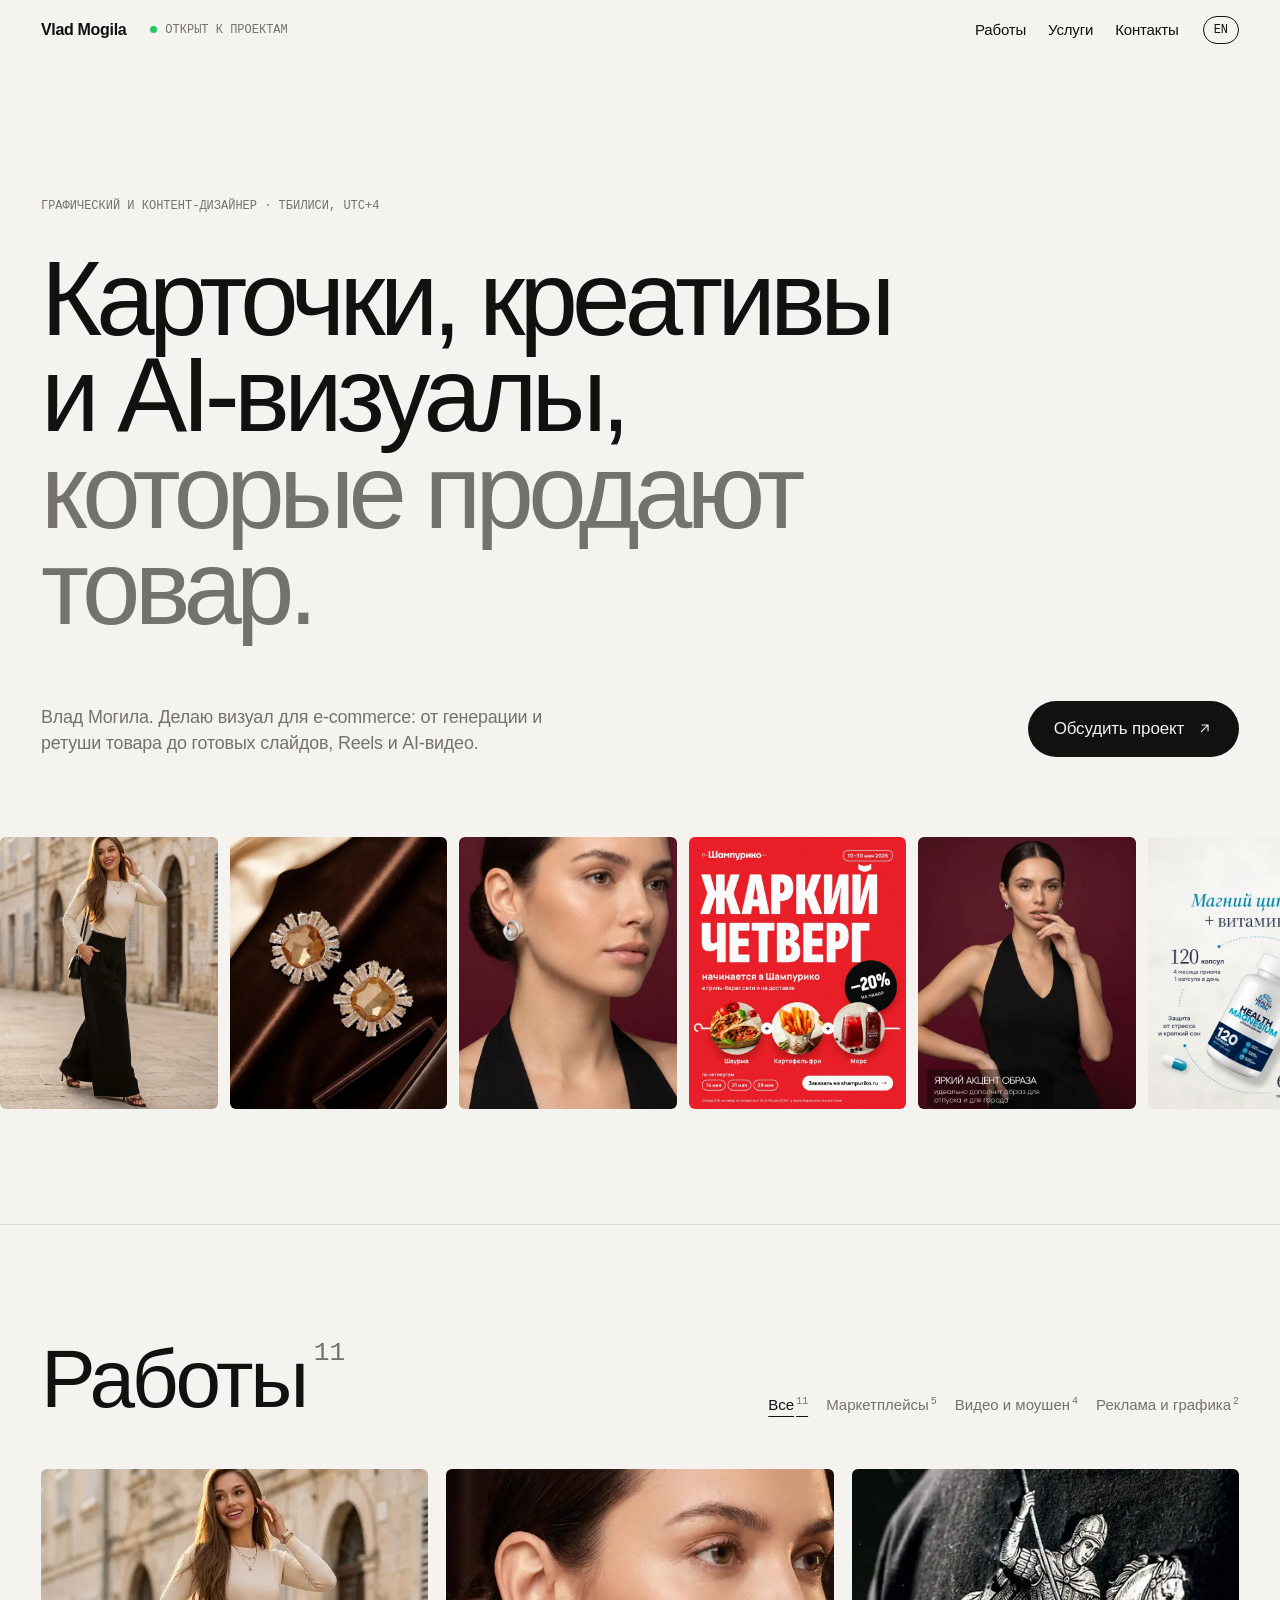
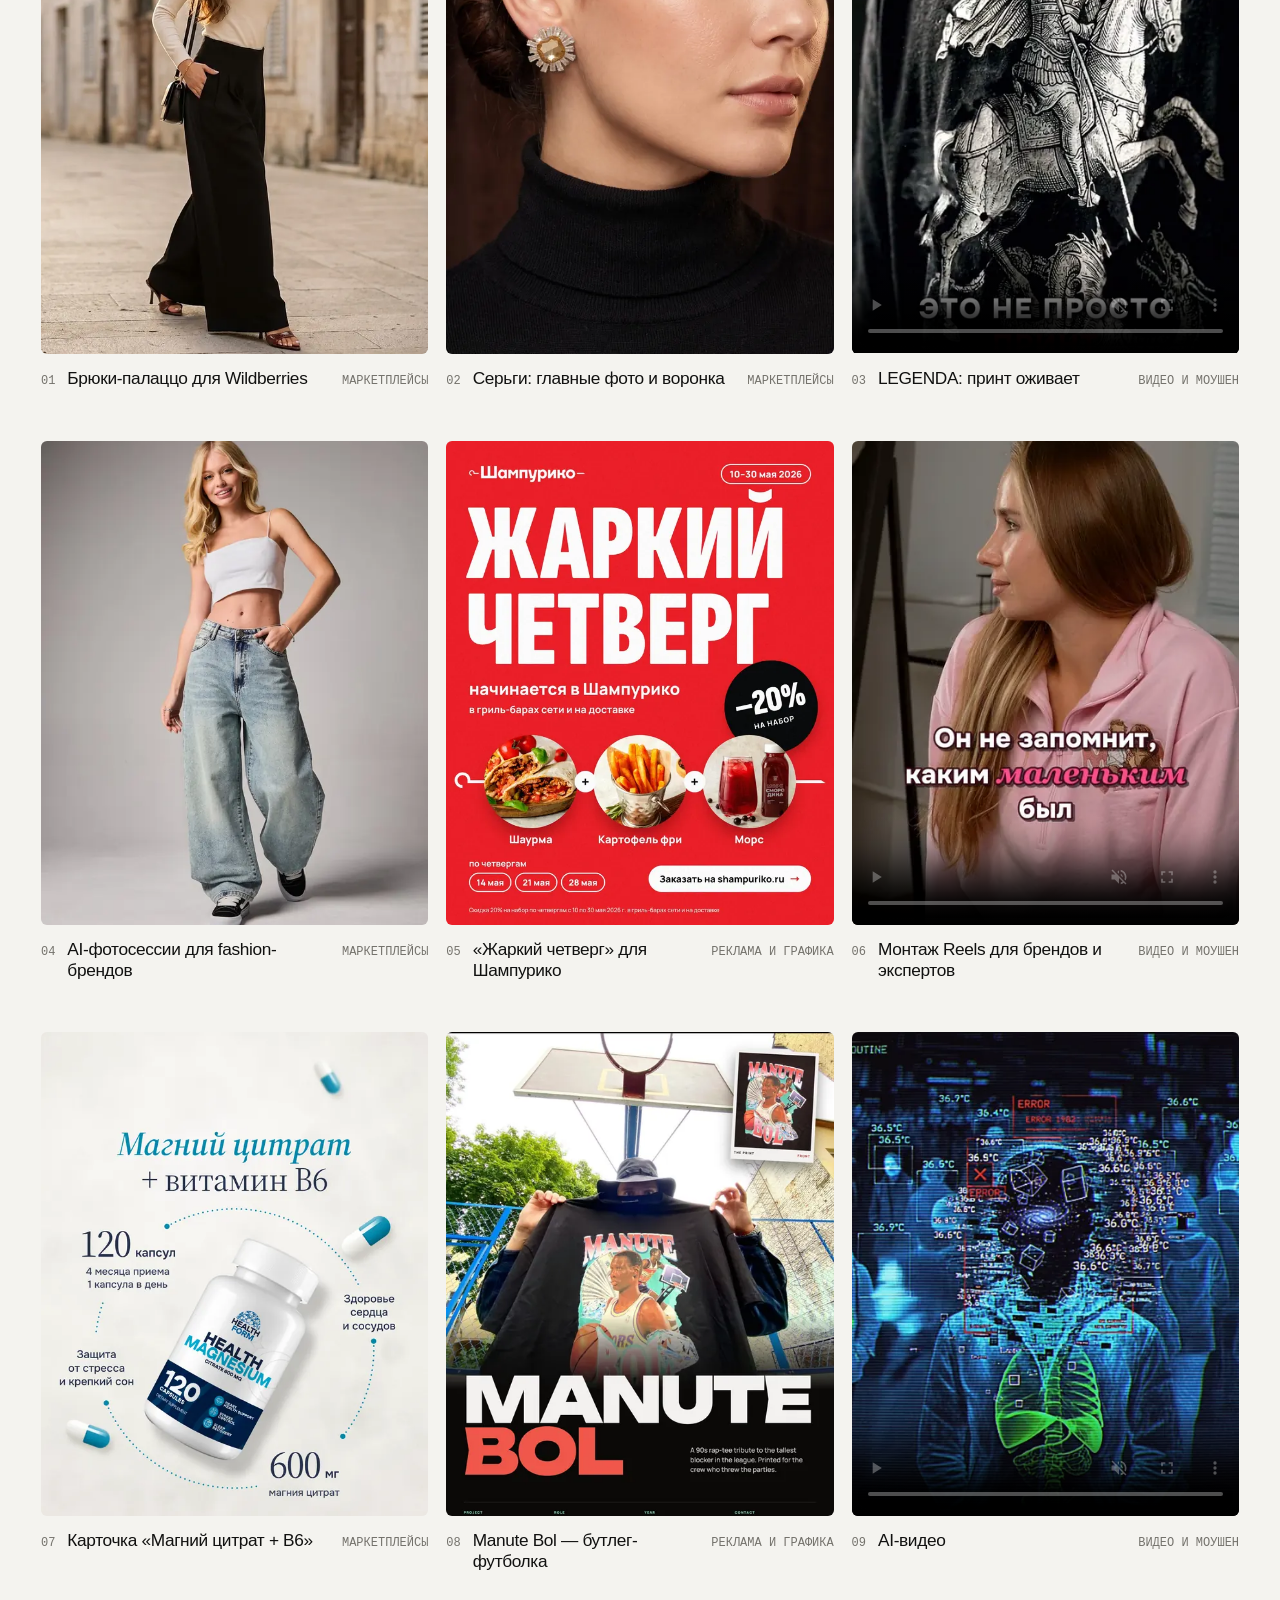
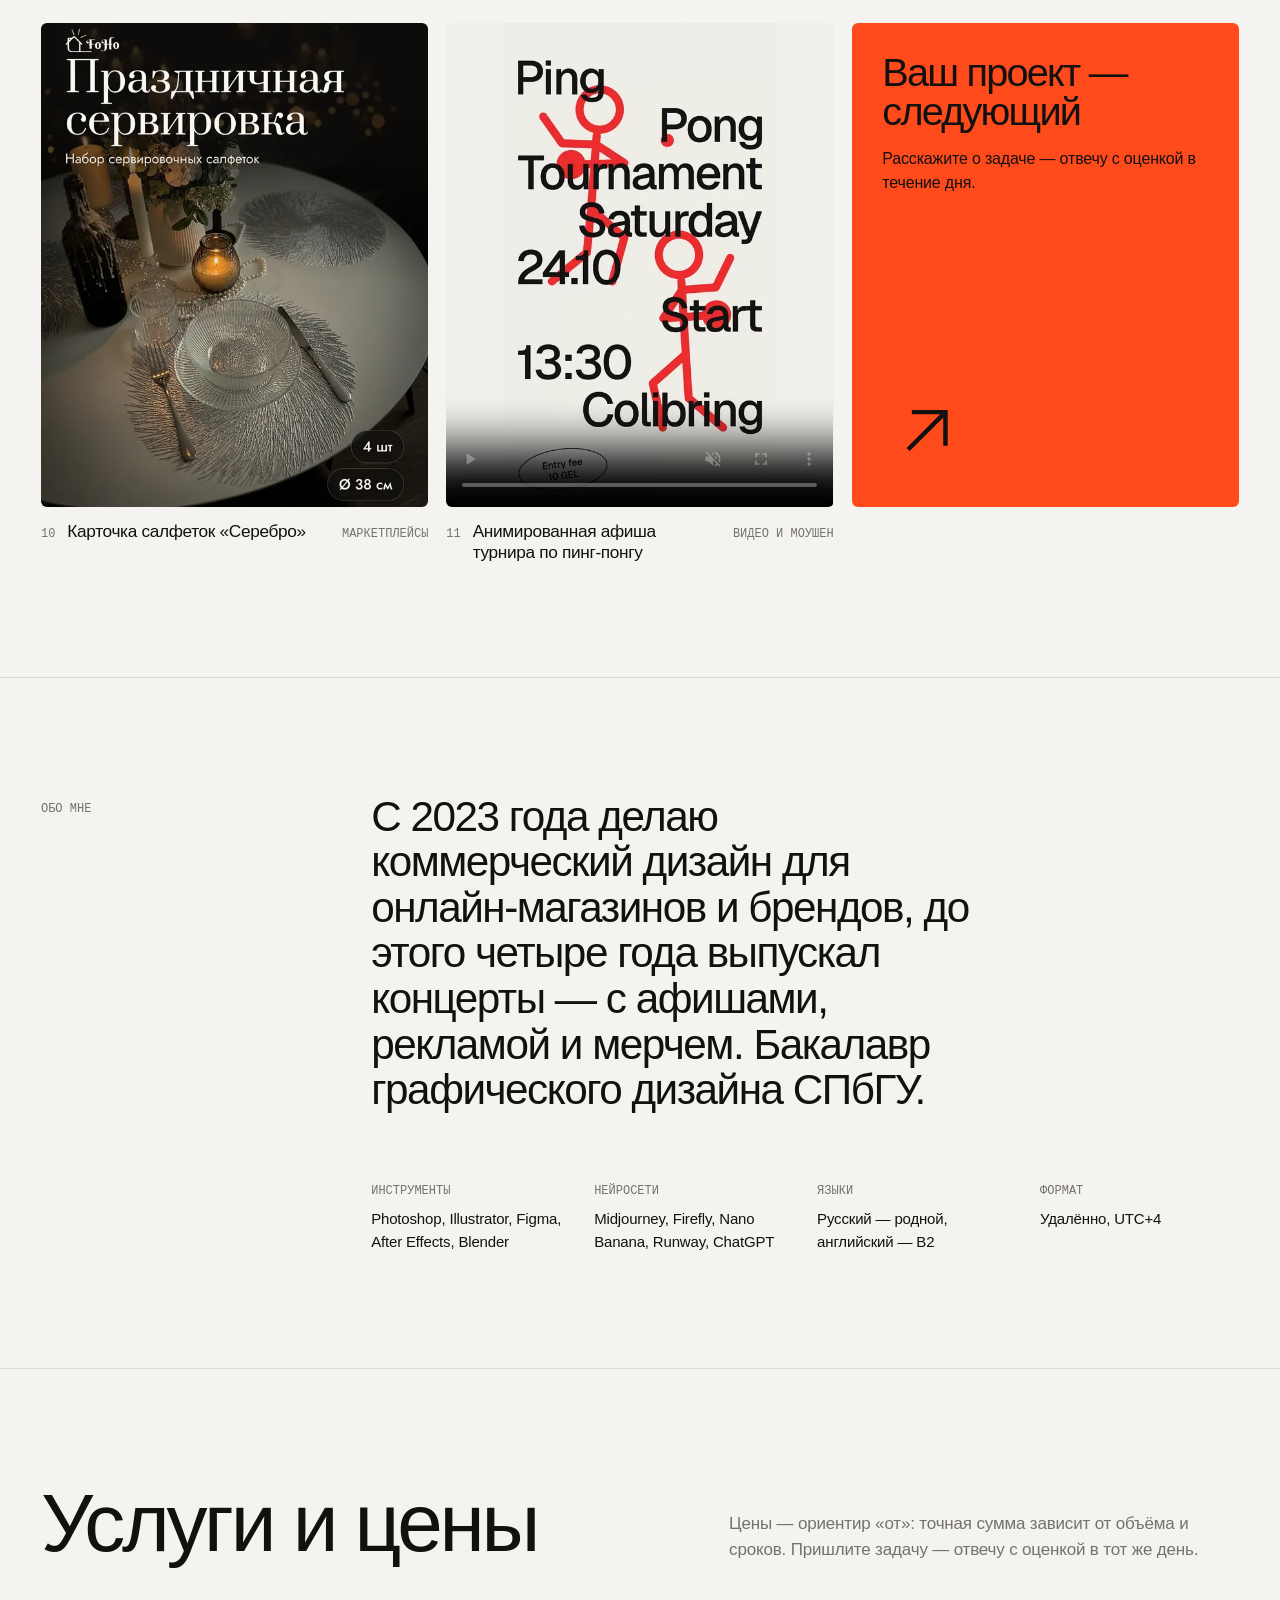
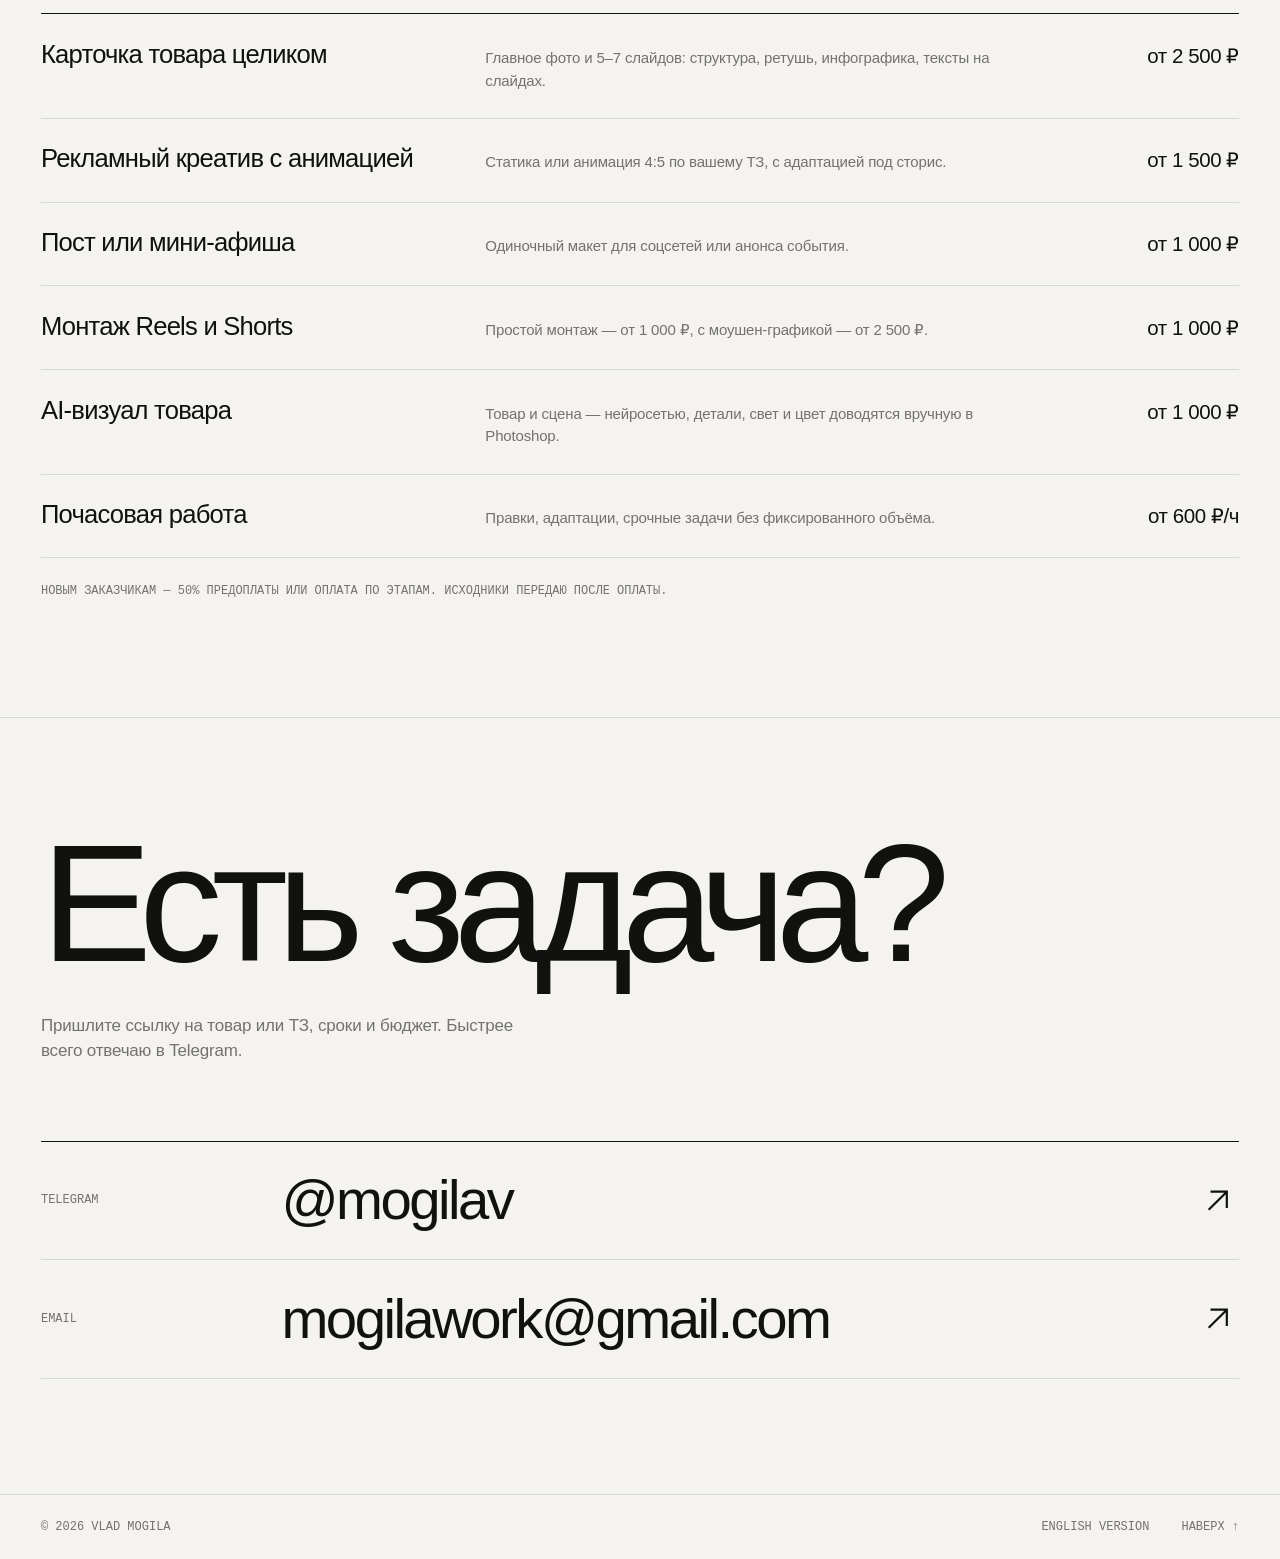
==== commit dc980c99: "Update portfolio with stronger work from recent test assignments - Add 6 cases: palazzo trousers for" ====
--- a/docs/index.html
+++ b/docs/index.html
@@ -53,28 +53,58 @@
       <p class="mono hero__label reveal">Графический и контент-дизайнер · Тбилиси, UTC+4</p>
       <h1 class="reveal">Карточки, креативы и <span class="nowrap">AI-визуалы,</span> <span>которые продают товар.</span></h1>
       <div class="hero__row reveal">
-        <p class="hero__lead">Влад Могила. Делаю визуал для <span class='nowrap'>e-commerce</span>: от генерации и ретуши товара до готовых слайдов и анимации.</p>
+        <p class="hero__lead">Влад Могила. Делаю визуал для <span class='nowrap'>e-commerce</span>: от генерации и ретуши товара до готовых слайдов, Reels и AI-видео.</p>
         <a class="btn" href="https://t.me/mogilav" target="_blank" rel="noopener">Обсудить проект <svg class="ico" aria-hidden="true" viewBox="0 0 24 24"><path d="M7 17 17 7M8 7h9v9"/></svg></a>
       </div>
     </section>
 
     <div class="marquee" aria-hidden="true">
-      <ul class="marquee__track"><li><img src="assets/works/shampuriko/post-a-thumb.webp" srcset="assets/works/shampuriko/post-a-thumb.webp 640w, assets/works/shampuriko/post-a.webp 1080w" sizes="240px" width="1080" height="1350" alt="" fetchpriority="high" decoding="async"></li><li><img src="assets/works/magnesium-card/01-cover-thumb.webp" srcset="assets/works/magnesium-card/01-cover-thumb.webp 600w, assets/works/magnesium-card/01-cover.webp 1500w" sizes="240px" width="1500" height="2000" alt="" fetchpriority="high" decoding="async"></li><li><img src="assets/works/manute-bol/presentation-thumb.webp" srcset="assets/works/manute-bol/presentation-thumb.webp 566w, assets/works/manute-bol/presentation.webp 1414w" sizes="240px" width="1414" height="2000" alt="" fetchpriority="high" decoding="async"></li><li><img src="assets/works/blender-card/cover-thumb.webp" srcset="assets/works/blender-card/cover-thumb.webp 564w, assets/works/blender-card/cover.webp 1280w" sizes="240px" width="1280" height="1814" alt="" fetchpriority="high" decoding="async"></li><li><img src="assets/works/placemats-card/02-main-b-thumb.webp" srcset="assets/works/placemats-card/02-main-b-thumb.webp 600w, assets/works/placemats-card/02-main-b.webp 1500w" sizes="240px" width="1500" height="2000" alt="" loading="lazy" decoding="async"></li><li><img src="assets/works/football-poster/poster-thumb.webp" srcset="assets/works/football-poster/poster-thumb.webp 640w, assets/works/football-poster/poster.webp 1080w" sizes="240px" width="1080" height="1350" alt="" loading="lazy" decoding="async"></li><li><img src="assets/works/notebook/artwork-thumb.webp" srcset="assets/works/notebook/artwork-thumb.webp 564w, assets/works/notebook/artwork.webp 1410w" sizes="240px" width="1410" height="2000" alt="" loading="lazy" decoding="async"></li><li><img src="assets/works/keychain/light-thumb.webp" srcset="assets/works/keychain/light-thumb.webp 770w, assets/works/keychain/light.webp 1008w" sizes="240px" width="1008" height="1047" alt="" loading="lazy" decoding="async"></li><li><img src="assets/works/shampuriko/post-b-thumb.webp" srcset="assets/works/shampuriko/post-b-thumb.webp 640w, assets/works/shampuriko/post-b.webp 1080w" sizes="240px" width="1080" height="1350" alt="" loading="lazy" decoding="async"></li><li><img src="assets/works/tihij-menu/presentation-thumb.webp" srcset="assets/works/tihij-menu/presentation-thumb.webp 566w, assets/works/tihij-menu/presentation.webp 1414w" sizes="240px" width="1414" height="2000" alt="" loading="lazy" decoding="async"></li></ul>
-      <ul class="marquee__track"><li><img src="assets/works/shampuriko/post-a-thumb.webp" srcset="assets/works/shampuriko/post-a-thumb.webp 640w, assets/works/shampuriko/post-a.webp 1080w" sizes="240px" width="1080" height="1350" alt="" loading="lazy" decoding="async"></li><li><img src="assets/works/magnesium-card/01-cover-thumb.webp" srcset="assets/works/magnesium-card/01-cover-thumb.webp 600w, assets/works/magnesium-card/01-cover.webp 1500w" sizes="240px" width="1500" height="2000" alt="" loading="lazy" decoding="async"></li><li><img src="assets/works/manute-bol/presentation-thumb.webp" srcset="assets/works/manute-bol/presentation-thumb.webp 566w, assets/works/manute-bol/presentation.webp 1414w" sizes="240px" width="1414" height="2000" alt="" loading="lazy" decoding="async"></li><li><img src="assets/works/blender-card/cover-thumb.webp" srcset="assets/works/blender-card/cover-thumb.webp 564w, assets/works/blender-card/cover.webp 1280w" sizes="240px" width="1280" height="1814" alt="" loading="lazy" decoding="async"></li><li><img src="assets/works/placemats-card/02-main-b-thumb.webp" srcset="assets/works/placemats-card/02-main-b-thumb.webp 600w, assets/works/placemats-card/02-main-b.webp 1500w" sizes="240px" width="1500" height="2000" alt="" loading="lazy" decoding="async"></li><li><img src="assets/works/football-poster/poster-thumb.webp" srcset="assets/works/football-poster/poster-thumb.webp 640w, assets/works/football-poster/poster.webp 1080w" sizes="240px" width="1080" height="1350" alt="" loading="lazy" decoding="async"></li><li><img src="assets/works/notebook/artwork-thumb.webp" srcset="assets/works/notebook/artwork-thumb.webp 564w, assets/works/notebook/artwork.webp 1410w" sizes="240px" width="1410" height="2000" alt="" loading="lazy" decoding="async"></li><li><img src="assets/works/keychain/light-thumb.webp" srcset="assets/works/keychain/light-thumb.webp 770w, assets/works/keychain/light.webp 1008w" sizes="240px" width="1008" height="1047" alt="" loading="lazy" decoding="async"></li><li><img src="assets/works/shampuriko/post-b-thumb.webp" srcset="assets/works/shampuriko/post-b-thumb.webp 640w, assets/works/shampuriko/post-b.webp 1080w" sizes="240px" width="1080" height="1350" alt="" loading="lazy" decoding="async"></li><li><img src="assets/works/tihij-menu/presentation-thumb.webp" srcset="assets/works/tihij-menu/presentation-thumb.webp 566w, assets/works/tihij-menu/presentation.webp 1414w" sizes="240px" width="1414" height="2000" alt="" loading="lazy" decoding="async"></li></ul>
+      <ul class="marquee__track"><li><img src="assets/works/pants-card/02-main-city-thumb.webp" srcset="assets/works/pants-card/02-main-city-thumb.webp 600w, assets/works/pants-card/02-main-city.webp 1200w" sizes="240px" width="1200" height="1600" alt="" fetchpriority="high" decoding="async"></li><li><img src="assets/works/earrings-card/01-main-velvet-thumb.webp" srcset="assets/works/earrings-card/01-main-velvet-thumb.webp 600w, assets/works/earrings-card/01-main-velvet.webp 1200w" sizes="240px" width="1200" height="1600" alt="" fetchpriority="high" decoding="async"></li><li><img src="assets/works/earrings-card/06-funnel-face-thumb.webp" srcset="assets/works/earrings-card/06-funnel-face-thumb.webp 600w, assets/works/earrings-card/06-funnel-face.webp 1200w" sizes="240px" width="1200" height="1600" alt="" fetchpriority="high" decoding="async"></li><li><img src="assets/works/shampuriko/post-a-thumb.webp" srcset="assets/works/shampuriko/post-a-thumb.webp 640w, assets/works/shampuriko/post-a.webp 1080w" sizes="240px" width="1080" height="1350" alt="" fetchpriority="high" decoding="async"></li><li><img src="assets/works/earrings-card/09-funnel-look-thumb.webp" srcset="assets/works/earrings-card/09-funnel-look-thumb.webp 600w, assets/works/earrings-card/09-funnel-look.webp 1200w" sizes="240px" width="1200" height="1600" alt="" loading="lazy" decoding="async"></li><li><img src="assets/works/magnesium-card/01-cover-thumb.webp" srcset="assets/works/magnesium-card/01-cover-thumb.webp 600w, assets/works/magnesium-card/01-cover.webp 1500w" sizes="240px" width="1500" height="2000" alt="" loading="lazy" decoding="async"></li><li><img src="assets/works/pants-card/01-main-studio-thumb.webp" srcset="assets/works/pants-card/01-main-studio-thumb.webp 600w, assets/works/pants-card/01-main-studio.webp 1200w" sizes="240px" width="1200" height="1600" alt="" loading="lazy" decoding="async"></li><li><img src="assets/works/manute-bol/presentation-thumb.webp" srcset="assets/works/manute-bol/presentation-thumb.webp 566w, assets/works/manute-bol/presentation.webp 1414w" sizes="240px" width="1414" height="2000" alt="" loading="lazy" decoding="async"></li><li><img src="assets/works/earrings-card/03-main-portrait-thumb.webp" srcset="assets/works/earrings-card/03-main-portrait-thumb.webp 600w, assets/works/earrings-card/03-main-portrait.webp 1200w" sizes="240px" width="1200" height="1600" alt="" loading="lazy" decoding="async"></li><li><img src="assets/works/placemats-card/02-main-b-thumb.webp" srcset="assets/works/placemats-card/02-main-b-thumb.webp 600w, assets/works/placemats-card/02-main-b.webp 1500w" sizes="240px" width="1500" height="2000" alt="" loading="lazy" decoding="async"></li><li><img src="assets/works/pants-card/06-looks-thumb.webp" srcset="assets/works/pants-card/06-looks-thumb.webp 600w, assets/works/pants-card/06-looks.webp 1200w" sizes="240px" width="1200" height="1600" alt="" loading="lazy" decoding="async"></li><li><img src="assets/works/ai-fashion/jeans-thumb.webp" srcset="assets/works/ai-fashion/jeans-thumb.webp 600w, assets/works/ai-fashion/jeans.webp 1500w" sizes="240px" width="1500" height="2000" alt="" loading="lazy" decoding="async"></li></ul>
+      <ul class="marquee__track"><li><img src="assets/works/pants-card/02-main-city-thumb.webp" srcset="assets/works/pants-card/02-main-city-thumb.webp 600w, assets/works/pants-card/02-main-city.webp 1200w" sizes="240px" width="1200" height="1600" alt="" loading="lazy" decoding="async"></li><li><img src="assets/works/earrings-card/01-main-velvet-thumb.webp" srcset="assets/works/earrings-card/01-main-velvet-thumb.webp 600w, assets/works/earrings-card/01-main-velvet.webp 1200w" sizes="240px" width="1200" height="1600" alt="" loading="lazy" decoding="async"></li><li><img src="assets/works/earrings-card/06-funnel-face-thumb.webp" srcset="assets/works/earrings-card/06-funnel-face-thumb.webp 600w, assets/works/earrings-card/06-funnel-face.webp 1200w" sizes="240px" width="1200" height="1600" alt="" loading="lazy" decoding="async"></li><li><img src="assets/works/shampuriko/post-a-thumb.webp" srcset="assets/works/shampuriko/post-a-thumb.webp 640w, assets/works/shampuriko/post-a.webp 1080w" sizes="240px" width="1080" height="1350" alt="" loading="lazy" decoding="async"></li><li><img src="assets/works/earrings-card/09-funnel-look-thumb.webp" srcset="assets/works/earrings-card/09-funnel-look-thumb.webp 600w, assets/works/earrings-card/09-funnel-look.webp 1200w" sizes="240px" width="1200" height="1600" alt="" loading="lazy" decoding="async"></li><li><img src="assets/works/magnesium-card/01-cover-thumb.webp" srcset="assets/works/magnesium-card/01-cover-thumb.webp 600w, assets/works/magnesium-card/01-cover.webp 1500w" sizes="240px" width="1500" height="2000" alt="" loading="lazy" decoding="async"></li><li><img src="assets/works/pants-card/01-main-studio-thumb.webp" srcset="assets/works/pants-card/01-main-studio-thumb.webp 600w, assets/works/pants-card/01-main-studio.webp 1200w" sizes="240px" width="1200" height="1600" alt="" loading="lazy" decoding="async"></li><li><img src="assets/works/manute-bol/presentation-thumb.webp" srcset="assets/works/manute-bol/presentation-thumb.webp 566w, assets/works/manute-bol/presentation.webp 1414w" sizes="240px" width="1414" height="2000" alt="" loading="lazy" decoding="async"></li><li><img src="assets/works/earrings-card/03-main-portrait-thumb.webp" srcset="assets/works/earrings-card/03-main-portrait-thumb.webp 600w, assets/works/earrings-card/03-main-portrait.webp 1200w" sizes="240px" width="1200" height="1600" alt="" loading="lazy" decoding="async"></li><li><img src="assets/works/placemats-card/02-main-b-thumb.webp" srcset="assets/works/placemats-card/02-main-b-thumb.webp 600w, assets/works/placemats-card/02-main-b.webp 1500w" sizes="240px" width="1500" height="2000" alt="" loading="lazy" decoding="async"></li><li><img src="assets/works/pants-card/06-looks-thumb.webp" srcset="assets/works/pants-card/06-looks-thumb.webp 600w, assets/works/pants-card/06-looks.webp 1200w" sizes="240px" width="1200" height="1600" alt="" loading="lazy" decoding="async"></li><li><img src="assets/works/ai-fashion/jeans-thumb.webp" srcset="assets/works/ai-fashion/jeans-thumb.webp 600w, assets/works/ai-fashion/jeans.webp 1500w" sizes="240px" width="1500" height="2000" alt="" loading="lazy" decoding="async"></li></ul>
     </div>
 
     <section class="section" id="work" aria-labelledby="work-h">
       <div class="section__head">
         <h2 id="work-h">Работы<sup>11</sup></h2>
-        <div class="filters" role="group" aria-label="Фильтр кейсов"><button type="button" class="filter" aria-pressed="true" data-filter="all">Все<sup>11</sup></button><button type="button" class="filter" aria-pressed="false" data-filter="ecom">Маркетплейсы<sup>4</sup></button><button type="button" class="filter" aria-pressed="false" data-filter="ads">Реклама и SMM<sup>2</sup></button><button type="button" class="filter" aria-pressed="false" data-filter="print">Постеры и мерч<sup>3</sup></button><button type="button" class="filter" aria-pressed="false" data-filter="motion">Моушен и 3D<sup>2</sup></button></div>
+        <div class="filters" role="group" aria-label="Фильтр кейсов"><button type="button" class="filter" aria-pressed="true" data-filter="all">Все<sup>11</sup></button><button type="button" class="filter" aria-pressed="false" data-filter="ecom">Маркетплейсы<sup>5</sup></button><button type="button" class="filter" aria-pressed="false" data-filter="motion">Видео и моушен<sup>4</sup></button><button type="button" class="filter" aria-pressed="false" data-filter="ads">Реклама и графика<sup>2</sup></button></div>
       </div>
       <ul class="grid">
         <li class="tile reveal" data-cat="ecom">
-          <a href="#blender-card" aria-label="Открыть кейс: Rich-контент для блендера Braucher">
-            <div class="tile__media" style="--fit:contain;--tile-bg:#0b0b0b"><img src="assets/works/blender-card/cover-thumb.webp" srcset="assets/works/blender-card/cover-thumb.webp 564w, assets/works/blender-card/cover.webp 1280w" sizes="(min-width: 1100px) 31vw, (min-width: 700px) 46vw, 92vw" width="1280" height="1814" alt="" loading="lazy" decoding="async"></div>
+          <a href="#pants-card" aria-label="Открыть кейс: Брюки-палаццо для Wildberries">
+            <div class="tile__media"><img src="assets/works/pants-card/02-main-city-thumb.webp" srcset="assets/works/pants-card/02-main-city-thumb.webp 600w, assets/works/pants-card/02-main-city.webp 1200w" sizes="(min-width: 1100px) 31vw, (min-width: 700px) 46vw, 92vw" width="1200" height="1600" alt="" loading="lazy" decoding="async"></div>
             <div class="tile__meta">
               <span class="mono">01</span>
-              <h3>Rich-контент для блендера Braucher</h3>
+              <h3>Брюки-палаццо для Wildberries</h3>
+              <span class="mono tile__cat">Маркетплейсы</span>
+            </div>
+          </a>
+        </li>
+        <li class="tile reveal" data-cat="ecom">
+          <a href="#earrings-card" aria-label="Открыть кейс: Серьги: главные фото и воронка">
+            <div class="tile__media"><img src="assets/works/earrings-card/03-main-portrait-thumb.webp" srcset="assets/works/earrings-card/03-main-portrait-thumb.webp 600w, assets/works/earrings-card/03-main-portrait.webp 1200w" sizes="(min-width: 1100px) 31vw, (min-width: 700px) 46vw, 92vw" width="1200" height="1600" alt="" loading="lazy" decoding="async"></div>
+            <div class="tile__meta">
+              <span class="mono">02</span>
+              <h3>Серьги: главные фото и воронка</h3>
+              <span class="mono tile__cat">Маркетплейсы</span>
+            </div>
+          </a>
+        </li>
+        <li class="tile reveal" data-cat="motion">
+          <a href="#legenda" aria-label="Открыть кейс: LEGENDA: принт оживает">
+            <div class="tile__media"><video src="assets/works/legenda/print-comes-alive.mp4" poster="assets/works/legenda/print-comes-alive-poster.webp" width="450" height="800" muted loop playsinline preload="none" aria-label=""></video></div>
+            <div class="tile__meta">
+              <span class="mono">03</span>
+              <h3>LEGENDA: принт оживает</h3>
+              <span class="mono tile__cat">Видео и моушен</span>
+            </div>
+          </a>
+        </li>
+        <li class="tile reveal" data-cat="ecom">
+          <a href="#ai-fashion" aria-label="Открыть кейс: AI-фотосессии для fashion-брендов">
+            <div class="tile__media"><img src="assets/works/ai-fashion/jeans-thumb.webp" srcset="assets/works/ai-fashion/jeans-thumb.webp 600w, assets/works/ai-fashion/jeans.webp 1500w" sizes="(min-width: 1100px) 31vw, (min-width: 700px) 46vw, 92vw" width="1500" height="2000" alt="" loading="lazy" decoding="async"></div>
+            <div class="tile__meta">
+              <span class="mono">04</span>
+              <h3>AI-фотосессии для fashion-брендов</h3>
               <span class="mono tile__cat">Маркетплейсы</span>
             </div>
           </a>
@@ -83,9 +113,19 @@
           <a href="#shampuriko" aria-label="Открыть кейс: «Жаркий четверг» для Шампурико">
             <div class="tile__media"><img src="assets/works/shampuriko/post-a-thumb.webp" srcset="assets/works/shampuriko/post-a-thumb.webp 640w, assets/works/shampuriko/post-a.webp 1080w" sizes="(min-width: 1100px) 31vw, (min-width: 700px) 46vw, 92vw" width="1080" height="1350" alt="" loading="lazy" decoding="async"></div>
             <div class="tile__meta">
-              <span class="mono">02</span>
+              <span class="mono">05</span>
               <h3>«Жаркий четверг» для Шампурико</h3>
-              <span class="mono tile__cat">Реклама и SMM</span>
+              <span class="mono tile__cat">Реклама и графика</span>
+            </div>
+          </a>
+        </li>
+        <li class="tile reveal" data-cat="motion">
+          <a href="#reels" aria-label="Открыть кейс: Монтаж Reels для брендов и экспертов">
+            <div class="tile__media"><video src="assets/works/reels/bvrly.mp4" poster="assets/works/reels/bvrly-poster.webp" width="450" height="800" muted loop playsinline preload="none" aria-label=""></video></div>
+            <div class="tile__meta">
+              <span class="mono">06</span>
+              <h3>Монтаж Reels для брендов и экспертов</h3>
+              <span class="mono tile__cat">Видео и моушен</span>
             </div>
           </a>
         </li>
@@ -93,9 +133,29 @@
           <a href="#magnesium-card" aria-label="Открыть кейс: Карточка «Магний цитрат + B6»">
             <div class="tile__media"><img src="assets/works/magnesium-card/01-cover-thumb.webp" srcset="assets/works/magnesium-card/01-cover-thumb.webp 600w, assets/works/magnesium-card/01-cover.webp 1500w" sizes="(min-width: 1100px) 31vw, (min-width: 700px) 46vw, 92vw" width="1500" height="2000" alt="" loading="lazy" decoding="async"></div>
             <div class="tile__meta">
-              <span class="mono">03</span>
+              <span class="mono">07</span>
               <h3>Карточка «Магний цитрат + B6»</h3>
               <span class="mono tile__cat">Маркетплейсы</span>
+            </div>
+          </a>
+        </li>
+        <li class="tile reveal" data-cat="ads">
+          <a href="#manute-bol" aria-label="Открыть кейс: Manute Bol — бутлег-футболка">
+            <div class="tile__media"><img src="assets/works/manute-bol/presentation-thumb.webp" srcset="assets/works/manute-bol/presentation-thumb.webp 566w, assets/works/manute-bol/presentation.webp 1414w" sizes="(min-width: 1100px) 31vw, (min-width: 700px) 46vw, 92vw" width="1414" height="2000" alt="" loading="lazy" decoding="async"></div>
+            <div class="tile__meta">
+              <span class="mono">08</span>
+              <h3>Manute Bol — бутлег-футболка</h3>
+              <span class="mono tile__cat">Реклама и графика</span>
+            </div>
+          </a>
+        </li>
+        <li class="tile reveal" data-cat="motion">
+          <a href="#ai-video" aria-label="Открыть кейс: AI-видео">
+            <div class="tile__media"><video src="assets/works/ai-video/surreal.mp4" poster="assets/works/ai-video/surreal-poster.webp" width="800" height="592" muted loop playsinline preload="none" aria-label=""></video></div>
+            <div class="tile__meta">
+              <span class="mono">09</span>
+              <h3>AI-видео</h3>
+              <span class="mono tile__cat">Видео и моушен</span>
             </div>
           </a>
         </li>
@@ -103,29 +163,9 @@
           <a href="#placemats-card" aria-label="Открыть кейс: Карточка салфеток «Серебро»">
             <div class="tile__media"><img src="assets/works/placemats-card/02-main-b-thumb.webp" srcset="assets/works/placemats-card/02-main-b-thumb.webp 600w, assets/works/placemats-card/02-main-b.webp 1500w" sizes="(min-width: 1100px) 31vw, (min-width: 700px) 46vw, 92vw" width="1500" height="2000" alt="" loading="lazy" decoding="async"></div>
             <div class="tile__meta">
-              <span class="mono">04</span>
+              <span class="mono">10</span>
               <h3>Карточка салфеток «Серебро»</h3>
               <span class="mono tile__cat">Маркетплейсы</span>
-            </div>
-          </a>
-        </li>
-        <li class="tile reveal" data-cat="ecom">
-          <a href="#keychain" aria-label="Открыть кейс: AI-визуалы брелока-ракетки">
-            <div class="tile__media" style="--fit:contain;--tile-bg:#0b0b0b"><img src="assets/works/keychain/dark-thumb.webp" srcset="assets/works/keychain/dark-thumb.webp 770w, assets/works/keychain/dark.webp 1008w" sizes="(min-width: 1100px) 31vw, (min-width: 700px) 46vw, 92vw" width="1008" height="1047" alt="" loading="lazy" decoding="async"></div>
-            <div class="tile__meta">
-              <span class="mono">05</span>
-              <h3>AI-визуалы брелока-ракетки</h3>
-              <span class="mono tile__cat">Маркетплейсы</span>
-            </div>
-          </a>
-        </li>
-        <li class="tile reveal" data-cat="print">
-          <a href="#manute-bol" aria-label="Открыть кейс: Manute Bol — бутлег-футболка">
-            <div class="tile__media"><img src="assets/works/manute-bol/presentation-thumb.webp" srcset="assets/works/manute-bol/presentation-thumb.webp 566w, assets/works/manute-bol/presentation.webp 1414w" sizes="(min-width: 1100px) 31vw, (min-width: 700px) 46vw, 92vw" width="1414" height="2000" alt="" loading="lazy" decoding="async"></div>
-            <div class="tile__meta">
-              <span class="mono">06</span>
-              <h3>Manute Bol — бутлег-футболка</h3>
-              <span class="mono tile__cat">Постеры и мерч</span>
             </div>
           </a>
         </li>
@@ -133,49 +173,9 @@
           <a href="#ping-pong" aria-label="Открыть кейс: Анимированная афиша турнира по пинг-понгу">
             <div class="tile__media" style="--fit:contain;--tile-bg:#efeeea"><video src="assets/works/ping-pong/animation.mp4" poster="assets/works/ping-pong/animation-poster.webp" width="450" height="800" muted loop playsinline preload="none" aria-label=""></video></div>
             <div class="tile__meta">
-              <span class="mono">07</span>
+              <span class="mono">11</span>
               <h3>Анимированная афиша турнира по пинг-понгу</h3>
-              <span class="mono tile__cat">Моушен и 3D</span>
-            </div>
-          </a>
-        </li>
-        <li class="tile reveal" data-cat="print">
-          <a href="#notebook" aria-label="Открыть кейс: Блокнот «Скриптонит»">
-            <div class="tile__media"><img src="assets/works/notebook/artwork-thumb.webp" srcset="assets/works/notebook/artwork-thumb.webp 564w, assets/works/notebook/artwork.webp 1410w" sizes="(min-width: 1100px) 31vw, (min-width: 700px) 46vw, 92vw" width="1410" height="2000" alt="" loading="lazy" decoding="async"></div>
-            <div class="tile__meta">
-              <span class="mono">08</span>
-              <h3>Блокнот «Скриптонит»</h3>
-              <span class="mono tile__cat">Постеры и мерч</span>
-            </div>
-          </a>
-        </li>
-        <li class="tile reveal" data-cat="ads">
-          <a href="#football-poster" aria-label="Открыть кейс: Афиша матча Колумбия — Бразилия">
-            <div class="tile__media"><img src="assets/works/football-poster/poster-thumb.webp" srcset="assets/works/football-poster/poster-thumb.webp 640w, assets/works/football-poster/poster.webp 1080w" sizes="(min-width: 1100px) 31vw, (min-width: 700px) 46vw, 92vw" width="1080" height="1350" alt="" loading="lazy" decoding="async"></div>
-            <div class="tile__meta">
-              <span class="mono">09</span>
-              <h3>Афиша матча Колумбия — Бразилия</h3>
-              <span class="mono tile__cat">Реклама и SMM</span>
-            </div>
-          </a>
-        </li>
-        <li class="tile reveal" data-cat="print">
-          <a href="#tihij-menu" aria-label="Открыть кейс: «Тихий» — меню суши-бара">
-            <div class="tile__media"><img src="assets/works/tihij-menu/presentation-thumb.webp" srcset="assets/works/tihij-menu/presentation-thumb.webp 566w, assets/works/tihij-menu/presentation.webp 1414w" sizes="(min-width: 1100px) 31vw, (min-width: 700px) 46vw, 92vw" width="1414" height="2000" alt="" loading="lazy" decoding="async"></div>
-            <div class="tile__meta">
-              <span class="mono">10</span>
-              <h3>«Тихий» — меню суши-бара</h3>
-              <span class="mono tile__cat">Постеры и мерч</span>
-            </div>
-          </a>
-        </li>
-        <li class="tile reveal" data-cat="motion">
-          <a href="#blender-3d" aria-label="Открыть кейс: 3D в Blender">
-            <div class="tile__media"><video src="assets/works/blender-3d/popsicle.mp4" poster="assets/works/blender-3d/popsicle-poster.webp" width="640" height="640" muted loop playsinline preload="none" aria-label=""></video></div>
-            <div class="tile__meta">
-              <span class="mono">11</span>
-              <h3>3D в Blender</h3>
-              <span class="mono tile__cat">Моушен и 3D</span>
+              <span class="mono tile__cat">Видео и моушен</span>
             </div>
           </a>
         </li>
@@ -254,31 +254,101 @@
     <a href="#top">Наверх ↑</a>
   </footer>
 
-  <dialog class="case" id="blender-card" aria-labelledby="blender-card-title">
+  <dialog class="case" id="pants-card" aria-labelledby="pants-card-title">
     <div class="case__bar">
       <span class="mono">01 / 11 — Маркетплейсы</span>
       <a class="case__close" href="#work" data-close>Закрыть <span aria-hidden="true">✕</span></a>
     </div>
     <div class="case__body">
       <div class="case__info">
-        <h2 id="blender-card-title">Rich-контент для блендера Braucher</h2>
-        <p class="case__meta">Фриланс · rich-контент для Wildberries · 5 блоков</p>
-        <dl class="case__story"><div><dt class="mono">Задача</dt><dd>Сделать блоки rich-контента для карточки блендера на Wildberries: рассказать о бренде, контроле качества, доставке, продавце и гарантии так, чтобы снять сомнения перед покупкой.</dd></div><div><dt class="mono">Решение</dt><dd>Пять горизонтальных блоков в одной системе: тёмный фон, крупные заголовки, фирменный красный акцент и по одному сюжету на блок. Сцены и люди сгенерированы нейросетями и доведены в Photoshop, вёрстка — с нуля.</dd></div><div><dt class="mono">Результат</dt><dd>Единая серия из пяти блоков, которая закрывает главные вопросы покупателя: кто продаёт, как доставят и что будет, если что-то пойдёт не так.</dd></div></dl>
-        
-      </div>
-      <div class="case__media">
-          <figure class="shot shot--wide"><img src="assets/works/blender-card/06-brand-thumb.webp" srcset="assets/works/blender-card/06-brand-thumb.webp 800w, assets/works/blender-card/06-brand.webp 1280w" sizes="(min-width: 960px) 58vw, 100vw" width="1280" height="670" alt="Блок rich-контента о бренде" loading="lazy" decoding="async"></figure>
-          <figure class="shot shot--wide"><img src="assets/works/blender-card/07-quality-thumb.webp" srcset="assets/works/blender-card/07-quality-thumb.webp 800w, assets/works/blender-card/07-quality.webp 1280w" sizes="(min-width: 960px) 58vw, 100vw" width="1280" height="390" alt="Блок о контроле качества" loading="lazy" decoding="async"></figure>
-          <figure class="shot shot--wide"><img src="assets/works/blender-card/08-delivery-thumb.webp" srcset="assets/works/blender-card/08-delivery-thumb.webp 800w, assets/works/blender-card/08-delivery.webp 1280w" sizes="(min-width: 960px) 58vw, 100vw" width="1280" height="690" alt="Блок о доставке" loading="lazy" decoding="async"></figure>
-          <figure class="shot shot--wide"><img src="assets/works/blender-card/09-seller-thumb.webp" srcset="assets/works/blender-card/09-seller-thumb.webp 800w, assets/works/blender-card/09-seller.webp 1280w" sizes="(min-width: 960px) 58vw, 100vw" width="1280" height="518" alt="Блок о продавце" loading="lazy" decoding="async"></figure>
-          <figure class="shot shot--wide"><img src="assets/works/blender-card/10-warranty-thumb.webp" srcset="assets/works/blender-card/10-warranty-thumb.webp 800w, assets/works/blender-card/10-warranty.webp 1280w" sizes="(min-width: 960px) 58vw, 100vw" width="1280" height="832" alt="Блок о гарантии и поддержке в чате" loading="lazy" decoding="async"></figure>
+        <h2 id="pants-card-title">Брюки-палаццо для Wildberries</h2>
+        <p class="case__meta">Фриланс · fashion · 2 главных фото, 4 кадра воронки, ретушь</p>
+        <dl class="case__story"><div><dt class="mono">Задача</dt><dd>Для брюк бренда Bless You Today — два варианта главного фото без инфографики с упором на кликабельность и кадры фотоворонки. Ткань, цвет и фурнитура должны остаться как на исходниках. Отдельно — перекрасить плащ по образцу и убрать лишний шов.</dd></div><div><dt class="mono">Решение</dt><dd>У конкурентов палаццо сняты на сером фоне с крупной надписью, и в ленте они сливаются. Поэтому оба главных фото без текста и в полный рост: светлая студия и старый город в тёплом вечернем свете — их удобно сравнить в A/B-тесте. Нейросеть делала сцену и верх образа, а брюки я переносил с исходного фото и сводил цвет и свет вручную. Воронка отвечает на вопросы перед покупкой: объём и посадка, детали, вид сзади и сбоку, три образа. Плащ перекрашен по маске с сохранением складок и фактуры, шов убран, кадр увеличен до 1800×2400.</dd></div><div><dt class="mono">Результат</dt><dd>Комплект карточки примерно за 7 часов: 2 главных фото, 4 кадра воронки и отретушированный плащ. Брюки на всех кадрах настоящие — с исходных фото.</dd></div></dl>
+        
+      </div>
+      <div class="case__media">
+          <figure class="shot"><img src="assets/works/pants-card/01-main-studio-thumb.webp" srcset="assets/works/pants-card/01-main-studio-thumb.webp 600w, assets/works/pants-card/01-main-studio.webp 1200w" sizes="(min-width: 960px) 58vw, 100vw" width="1200" height="1600" alt="Главное фото A: светлая студия" loading="lazy" decoding="async"></figure>
+          <figure class="shot"><img src="assets/works/pants-card/02-main-city-thumb.webp" srcset="assets/works/pants-card/02-main-city-thumb.webp 600w, assets/works/pants-card/02-main-city.webp 1200w" sizes="(min-width: 960px) 58vw, 100vw" width="1200" height="1600" alt="Главное фото B: город, вечерний свет" loading="lazy" decoding="async"></figure>
+          <figure class="shot"><img src="assets/works/pants-card/03-volume-thumb.webp" srcset="assets/works/pants-card/03-volume-thumb.webp 600w, assets/works/pants-card/03-volume.webp 1200w" sizes="(min-width: 960px) 58vw, 100vw" width="1200" height="1600" alt="Воронка: объём и посадка" loading="lazy" decoding="async"></figure>
+          <figure class="shot"><img src="assets/works/pants-card/04-details-thumb.webp" srcset="assets/works/pants-card/04-details-thumb.webp 600w, assets/works/pants-card/04-details.webp 1200w" sizes="(min-width: 960px) 58vw, 100vw" width="1200" height="1600" alt="Воронка: детали" loading="lazy" decoding="async"></figure>
+          <figure class="shot"><img src="assets/works/pants-card/05-back-side-thumb.webp" srcset="assets/works/pants-card/05-back-side-thumb.webp 600w, assets/works/pants-card/05-back-side.webp 1200w" sizes="(min-width: 960px) 58vw, 100vw" width="1200" height="1600" alt="Воронка: вид сзади и сбоку" loading="lazy" decoding="async"></figure>
+          <figure class="shot"><img src="assets/works/pants-card/06-looks-thumb.webp" srcset="assets/works/pants-card/06-looks-thumb.webp 600w, assets/works/pants-card/06-looks.webp 1200w" sizes="(min-width: 960px) 58vw, 100vw" width="1200" height="1600" alt="Воронка: три образа" loading="lazy" decoding="async"></figure>
+          <figure class="shot shot--wide"><img src="assets/works/pants-card/07-before-after-thumb.webp" srcset="assets/works/pants-card/07-before-after-thumb.webp 800w, assets/works/pants-card/07-before-after.webp 2000w" sizes="(min-width: 960px) 58vw, 100vw" width="2000" height="1395" alt="До и после: исходник и главное фото" loading="lazy" decoding="async"></figure>
+          <figure class="shot"><img src="assets/works/pants-card/08-coat-thumb.webp" srcset="assets/works/pants-card/08-coat-thumb.webp 600w, assets/works/pants-card/08-coat.webp 1500w" sizes="(min-width: 960px) 58vw, 100vw" width="1500" height="2000" alt="Плащ в новом цвете без шва" loading="lazy" decoding="async"></figure>
+          <figure class="shot shot--wide"><img src="assets/works/pants-card/09-coat-before-after-thumb.webp" srcset="assets/works/pants-card/09-coat-before-after-thumb.webp 800w, assets/works/pants-card/09-coat-before-after.webp 2000w" sizes="(min-width: 960px) 58vw, 100vw" width="2000" height="1171" alt="Плащ: до, после и образец цвета" loading="lazy" decoding="async"></figure>
+      </div>
+    </div>
+    <a class="case__next" href="#earrings-card"><span class="mono">Следующий проект</span><b>Серьги: главные фото и воронка</b><svg class="ico" aria-hidden="true" viewBox="0 0 24 24"><path d="M7 17 17 7M8 7h9v9"/></svg></a>
+  </dialog>
+  <dialog class="case" id="earrings-card" aria-labelledby="earrings-card-title">
+    <div class="case__bar">
+      <span class="mono">02 / 11 — Маркетплейсы</span>
+      <a class="case__close" href="#work" data-close>Закрыть <span aria-hidden="true">✕</span></a>
+    </div>
+    <div class="case__body">
+      <div class="case__info">
+        <h2 id="earrings-card-title">Серьги: главные фото и воронка</h2>
+        <p class="case__meta">Фриланс · бижутерия · 4 главных фото, 6 кадров воронки</p>
+        <dl class="case__story"><div><dt class="mono">Задача</dt><dd>Сделать для бижутерии главные фото и фотоворонку маркетплейса, которые выглядят как дорогая съёмка и при этом точно показывают изделие.</dd></div><div><dt class="mono">Решение</dt><dd>Четыре варианта главного фото для теста: серьги на бархате, на ухе, в портрете и в руке. Воронка для второй модели собрана в одной бордовой гамме: крупный план, образ и плашки с тем, что важно покупателю, — покрытие, заглушки, размеры. Модели и сцены сгенерированы нейросетью; кадр «до/после» показывает, как исходный снимок стал студийным.</dd></div><div><dt class="mono">Результат</dt><dd>10 кадров в двух стилистиках: можно сразу ставить в карточку и проверять главное фото в A/B-тесте.</dd></div></dl>
+        
+      </div>
+      <div class="case__media">
+          <figure class="shot"><img src="assets/works/earrings-card/01-main-velvet-thumb.webp" srcset="assets/works/earrings-card/01-main-velvet-thumb.webp 600w, assets/works/earrings-card/01-main-velvet.webp 1200w" sizes="(min-width: 960px) 58vw, 100vw" width="1200" height="1600" alt="Главное фото: серьги на бархате" loading="lazy" decoding="async"></figure>
+          <figure class="shot"><img src="assets/works/earrings-card/02-main-ear-thumb.webp" srcset="assets/works/earrings-card/02-main-ear-thumb.webp 600w, assets/works/earrings-card/02-main-ear.webp 1200w" sizes="(min-width: 960px) 58vw, 100vw" width="1200" height="1600" alt="Главное фото: серьга на ухе" loading="lazy" decoding="async"></figure>
+          <figure class="shot"><img src="assets/works/earrings-card/03-main-portrait-thumb.webp" srcset="assets/works/earrings-card/03-main-portrait-thumb.webp 600w, assets/works/earrings-card/03-main-portrait.webp 1200w" sizes="(min-width: 960px) 58vw, 100vw" width="1200" height="1600" alt="Главное фото: портрет" loading="lazy" decoding="async"></figure>
+          <figure class="shot"><img src="assets/works/earrings-card/04-main-hand-thumb.webp" srcset="assets/works/earrings-card/04-main-hand-thumb.webp 600w, assets/works/earrings-card/04-main-hand.webp 1200w" sizes="(min-width: 960px) 58vw, 100vw" width="1200" height="1600" alt="Главное фото: серьги в руке" loading="lazy" decoding="async"></figure>
+          <figure class="shot shot--wide"><img src="assets/works/earrings-card/05-before-after-thumb.webp" srcset="assets/works/earrings-card/05-before-after-thumb.webp 800w, assets/works/earrings-card/05-before-after.webp 2000w" sizes="(min-width: 960px) 58vw, 100vw" width="2000" height="1206" alt="До и после: исходник и студийный кадр" loading="lazy" decoding="async"></figure>
+          <figure class="shot"><img src="assets/works/earrings-card/06-funnel-face-thumb.webp" srcset="assets/works/earrings-card/06-funnel-face-thumb.webp 600w, assets/works/earrings-card/06-funnel-face.webp 1200w" sizes="(min-width: 960px) 58vw, 100vw" width="1200" height="1600" alt="Воронка: портрет" loading="lazy" decoding="async"></figure>
+          <figure class="shot"><img src="assets/works/earrings-card/07-funnel-macro-thumb.webp" srcset="assets/works/earrings-card/07-funnel-macro-thumb.webp 600w, assets/works/earrings-card/07-funnel-macro.webp 1200w" sizes="(min-width: 960px) 58vw, 100vw" width="1200" height="1600" alt="Воронка: крупный план" loading="lazy" decoding="async"></figure>
+          <figure class="shot"><img src="assets/works/earrings-card/08-funnel-coating-thumb.webp" srcset="assets/works/earrings-card/08-funnel-coating-thumb.webp 600w, assets/works/earrings-card/08-funnel-coating.webp 1200w" sizes="(min-width: 960px) 58vw, 100vw" width="1200" height="1600" alt="Воронка: покрытие" loading="lazy" decoding="async"></figure>
+          <figure class="shot"><img src="assets/works/earrings-card/09-funnel-look-thumb.webp" srcset="assets/works/earrings-card/09-funnel-look-thumb.webp 600w, assets/works/earrings-card/09-funnel-look.webp 1200w" sizes="(min-width: 960px) 58vw, 100vw" width="1200" height="1600" alt="Воронка: образ" loading="lazy" decoding="async"></figure>
+          <figure class="shot"><img src="assets/works/earrings-card/10-funnel-backs-thumb.webp" srcset="assets/works/earrings-card/10-funnel-backs-thumb.webp 600w, assets/works/earrings-card/10-funnel-backs.webp 1200w" sizes="(min-width: 960px) 58vw, 100vw" width="1200" height="1600" alt="Воронка: заглушки" loading="lazy" decoding="async"></figure>
+          <figure class="shot"><img src="assets/works/earrings-card/11-funnel-size-thumb.webp" srcset="assets/works/earrings-card/11-funnel-size-thumb.webp 600w, assets/works/earrings-card/11-funnel-size.webp 1200w" sizes="(min-width: 960px) 58vw, 100vw" width="1200" height="1600" alt="Воронка: размеры" loading="lazy" decoding="async"></figure>
+      </div>
+    </div>
+    <a class="case__next" href="#legenda"><span class="mono">Следующий проект</span><b>LEGENDA: принт оживает</b><svg class="ico" aria-hidden="true" viewBox="0 0 24 24"><path d="M7 17 17 7M8 7h9v9"/></svg></a>
+  </dialog>
+  <dialog class="case" id="legenda" aria-labelledby="legenda-title">
+    <div class="case__bar">
+      <span class="mono">03 / 11 — Видео и моушен</span>
+      <a class="case__close" href="#work" data-close>Закрыть <span aria-hidden="true">✕</span></a>
+    </div>
+    <div class="case__body">
+      <div class="case__info">
+        <h2 id="legenda-title">LEGENDA: принт оживает</h2>
+        <p class="case__meta">Фриланс · AI-видео · Reels 9:16 · 22 секунды</p>
+        <dl class="case__story"><div><dt class="mono">Задача</dt><dd>Сделать ролик для бренда одежды LEGENDA, который показывает принт с Георгием Победоносцем как историю, а не просто картинку на футболке.</dd></div><div><dt class="mono">Решение</dt><dd>Принт с ткани оживает: всадник бьётся со змием в грозу, потом герой в футболке выходит на ринг. Финал — «Легендами не рождаются, ими становятся» и логотип. Сцены сгенерированы нейросетью, монтаж и титры — мои.</dd></div><div><dt class="mono">Результат</dt><dd>Reels под запуск принта: от детали товара к образу покупателя за 22 секунды.</dd></div></dl>
+        
+      </div>
+      <div class="case__media">
+          <figure class="shot shot--video"><video src="assets/works/legenda/print-comes-alive.mp4" poster="assets/works/legenda/print-comes-alive-poster.webp" width="450" height="800" muted loop playsinline controls preload="none" aria-label="Ролик LEGENDA «Принт оживает»"></video></figure>
+      </div>
+    </div>
+    <a class="case__next" href="#ai-fashion"><span class="mono">Следующий проект</span><b>AI-фотосессии для fashion-брендов</b><svg class="ico" aria-hidden="true" viewBox="0 0 24 24"><path d="M7 17 17 7M8 7h9v9"/></svg></a>
+  </dialog>
+  <dialog class="case" id="ai-fashion" aria-labelledby="ai-fashion-title">
+    <div class="case__bar">
+      <span class="mono">04 / 11 — Маркетплейсы</span>
+      <a class="case__close" href="#work" data-close>Закрыть <span aria-hidden="true">✕</span></a>
+    </div>
+    <div class="case__body">
+      <div class="case__info">
+        <h2 id="ai-fashion-title">AI-фотосессии для fashion-брендов</h2>
+        <p class="case__meta">Фриланс · AI-визуалы · бельё и деним</p>
+        <dl class="case__story"><div><dt class="mono">Задача</dt><dd>Без съёмки получить кадры, которые передают настроение коллекции: для бренда белья La Dea — два комплекта, для денима — джинсы на модели по фото товара.</dd></div><div><dt class="mono">Решение</dt><dd>Для La Dea — два разных мира под характер моделей: BLUSH в светлой спальне утром, OPERA в театральной ложе. К каждому кадру написал продающий текст. Джинсы перенесены на модель по фото товара с сохранением кроя и цвета. Кадры сделаны в Nano Banana.</dd></div><div><dt class="mono">Результат</dt><dd>Три кадра для сайта и соцсетей вместо съёмочного дня с моделью, студией и стилистом.</dd></div></dl>
+        
+      </div>
+      <div class="case__media">
+          <figure class="shot"><img src="assets/works/ai-fashion/ladea-opera-thumb.webp" srcset="assets/works/ai-fashion/ladea-opera-thumb.webp 534w, assets/works/ai-fashion/ladea-opera.webp 843w" sizes="(min-width: 960px) 58vw, 100vw" width="843" height="1264" alt="La Dea OPERA: театральная ложа" loading="lazy" decoding="async"></figure>
+          <figure class="shot"><img src="assets/works/ai-fashion/ladea-blush-thumb.webp" srcset="assets/works/ai-fashion/ladea-blush-thumb.webp 604w, assets/works/ai-fashion/ladea-blush.webp 896w" sizes="(min-width: 960px) 58vw, 100vw" width="896" height="1186" alt="La Dea BLUSH: утро в спальне" loading="lazy" decoding="async"></figure>
+          <figure class="shot"><img src="assets/works/ai-fashion/jeans-thumb.webp" srcset="assets/works/ai-fashion/jeans-thumb.webp 600w, assets/works/ai-fashion/jeans.webp 1500w" sizes="(min-width: 960px) 58vw, 100vw" width="1500" height="2000" alt="Джинсы на модели по фото товара" loading="lazy" decoding="async"></figure>
       </div>
     </div>
     <a class="case__next" href="#shampuriko"><span class="mono">Следующий проект</span><b>«Жаркий четверг» для Шампурико</b><svg class="ico" aria-hidden="true" viewBox="0 0 24 24"><path d="M7 17 17 7M8 7h9v9"/></svg></a>
   </dialog>
   <dialog class="case" id="shampuriko" aria-labelledby="shampuriko-title">
     <div class="case__bar">
-      <span class="mono">02 / 11 — Реклама и SMM</span>
+      <span class="mono">05 / 11 — Реклама и графика</span>
       <a class="case__close" href="#work" data-close>Закрыть <span aria-hidden="true">✕</span></a>
     </div>
     <div class="case__body">
@@ -296,11 +366,33 @@
           <figure class="shot"><img src="assets/works/shampuriko/poster-thumb.webp" srcset="assets/works/shampuriko/poster-thumb.webp 566w, assets/works/shampuriko/poster.webp 1415w" sizes="(min-width: 960px) 58vw, 100vw" width="1415" height="2000" alt="Печатный постер с QR-кодом" loading="lazy" decoding="async"></figure>
       </div>
     </div>
+    <a class="case__next" href="#reels"><span class="mono">Следующий проект</span><b>Монтаж Reels для брендов и экспертов</b><svg class="ico" aria-hidden="true" viewBox="0 0 24 24"><path d="M7 17 17 7M8 7h9v9"/></svg></a>
+  </dialog>
+  <dialog class="case" id="reels" aria-labelledby="reels-title">
+    <div class="case__bar">
+      <span class="mono">06 / 11 — Видео и моушен</span>
+      <a class="case__close" href="#work" data-close>Закрыть <span aria-hidden="true">✕</span></a>
+    </div>
+    <div class="case__body">
+      <div class="case__info">
+        <h2 id="reels-title">Монтаж Reels для брендов и экспертов</h2>
+        <p class="case__meta">Фриланс · 5 роликов · 9:16</p>
+        <dl class="case__story"><div><dt class="mono">Задача</dt><dd>Ролики для разных заказчиков: перемонтаж и «ролик без камеры» для клиники эстетической медицины, UGC для бренда вышивки BVRLY, говорящая голова для Makeunion и вирусный ролик для мерча Glasno.</dd></div><div><dt class="mono">Решение</dt><dd>Для клиники — цвет и кожа, свои субтитры по расшифровке Whisper с ручной вычиткой, графические вставки вместо старых титров, громкость −14 LUFS. «Ролик без камеры» собран целиком из нейросетей: врач-аватар в Veo 3.1 с синхроном губ на русском и 3D-вставка лица, где смещение объёма сделано морфингом между кадрами Nano Banana. Для брендов — динамичный монтаж, титры с акцентными словами и моушен-плашки.</dd></div><div><dt class="mono">Результат</dt><dd>Перемонтаж ролика клиники занял около 50 минут. «Ролик без камеры» сделан без съёмки и уложился в бесплатный дневной лимит Google Flow.</dd></div></dl>
+        
+      </div>
+      <div class="case__media">
+          <figure class="shot shot--video"><video src="assets/works/reels/clinic-reedit.mp4" poster="assets/works/reels/clinic-reedit-poster.webp" width="450" height="800" muted loop playsinline controls preload="none" aria-label="Клиника: перемонтаж ролика врача"></video></figure>
+          <figure class="shot shot--video"><video src="assets/works/reels/clinic-no-camera.mp4" poster="assets/works/reels/clinic-no-camera-poster.webp" width="450" height="800" muted loop playsinline controls preload="none" aria-label="Клиника: ролик без камеры, AI-аватар"></video></figure>
+          <figure class="shot shot--video"><video src="assets/works/reels/bvrly.mp4" poster="assets/works/reels/bvrly-poster.webp" width="450" height="800" muted loop playsinline controls preload="none" aria-label="BVRLY: UGC-ролик про вышивку"></video></figure>
+          <figure class="shot shot--video"><video src="assets/works/reels/makeunion.mp4" poster="assets/works/reels/makeunion-poster.webp" width="450" height="800" muted loop playsinline controls preload="none" aria-label="Makeunion: говорящая голова с моушеном"></video></figure>
+          <figure class="shot shot--video"><video src="assets/works/reels/glasno.mp4" poster="assets/works/reels/glasno-poster.webp" width="450" height="800" muted loop playsinline controls preload="none" aria-label="Glasno: ролик для мерча"></video></figure>
+      </div>
+    </div>
     <a class="case__next" href="#magnesium-card"><span class="mono">Следующий проект</span><b>Карточка «Магний цитрат + B6»</b><svg class="ico" aria-hidden="true" viewBox="0 0 24 24"><path d="M7 17 17 7M8 7h9v9"/></svg></a>
   </dialog>
   <dialog class="case" id="magnesium-card" aria-labelledby="magnesium-card-title">
     <div class="case__bar">
-      <span class="mono">03 / 11 — Маркетплейсы</span>
+      <span class="mono">07 / 11 — Маркетплейсы</span>
       <a class="case__close" href="#work" data-close>Закрыть <span aria-hidden="true">✕</span></a>
     </div>
     <div class="case__body">
@@ -316,50 +408,11 @@
           <figure class="shot"><img src="assets/works/magnesium-card/03-symptoms-thumb.webp" srcset="assets/works/magnesium-card/03-symptoms-thumb.webp 600w, assets/works/magnesium-card/03-symptoms.webp 1500w" sizes="(min-width: 960px) 58vw, 100vw" width="1500" height="2000" alt="Слайд с симптомами, при которых рекомендуется приём" loading="lazy" decoding="async"></figure>
       </div>
     </div>
-    <a class="case__next" href="#placemats-card"><span class="mono">Следующий проект</span><b>Карточка салфеток «Серебро»</b><svg class="ico" aria-hidden="true" viewBox="0 0 24 24"><path d="M7 17 17 7M8 7h9v9"/></svg></a>
-  </dialog>
-  <dialog class="case" id="placemats-card" aria-labelledby="placemats-card-title">
-    <div class="case__bar">
-      <span class="mono">04 / 11 — Маркетплейсы</span>
-      <a class="case__close" href="#work" data-close>Закрыть <span aria-hidden="true">✕</span></a>
-    </div>
-    <div class="case__body">
-      <div class="case__info">
-        <h2 id="placemats-card-title">Карточка салфеток «Серебро»</h2>
-        <p class="case__meta">Фриланс · товары для дома · 3 слайда</p>
-        <dl class="case__story"><div><dt class="mono">Задача</dt><dd>Продать недорогой декоративный товар через атмосферу: показать фактуру, размер и то, как салфетки выглядят на столе.</dd></div><div><dt class="mono">Решение</dt><dd>Два варианта главного фото для теста — студийный на светлом фоне и вечерняя сервировка при свечах. Слайд с преимуществами собран коллажом из деталей: размер, влагостойкость, гибкость, термостойкость. Сцены и сам товар сгенерированы нейросетями.</dd></div><div><dt class="mono">Результат</dt><dd>Два главных фото под разные сценарии: студийное — для поиска, атмосферное — для праздничных подборок.</dd></div></dl>
-        
-      </div>
-      <div class="case__media">
-          <figure class="shot"><img src="assets/works/placemats-card/01-main-a-thumb.webp" srcset="assets/works/placemats-card/01-main-a-thumb.webp 600w, assets/works/placemats-card/01-main-a.webp 1500w" sizes="(min-width: 960px) 58vw, 100vw" width="1500" height="2000" alt="Главное фото, вариант А: студийный" loading="lazy" decoding="async"></figure>
-          <figure class="shot"><img src="assets/works/placemats-card/02-main-b-thumb.webp" srcset="assets/works/placemats-card/02-main-b-thumb.webp 600w, assets/works/placemats-card/02-main-b.webp 1500w" sizes="(min-width: 960px) 58vw, 100vw" width="1500" height="2000" alt="Главное фото, вариант Б: праздничная сервировка" loading="lazy" decoding="async"></figure>
-          <figure class="shot"><img src="assets/works/placemats-card/03-benefits-thumb.webp" srcset="assets/works/placemats-card/03-benefits-thumb.webp 600w, assets/works/placemats-card/03-benefits.webp 1500w" sizes="(min-width: 960px) 58vw, 100vw" width="1500" height="2000" alt="Слайд с преимуществами" loading="lazy" decoding="async"></figure>
-      </div>
-    </div>
-    <a class="case__next" href="#keychain"><span class="mono">Следующий проект</span><b>AI-визуалы брелока-ракетки</b><svg class="ico" aria-hidden="true" viewBox="0 0 24 24"><path d="M7 17 17 7M8 7h9v9"/></svg></a>
-  </dialog>
-  <dialog class="case" id="keychain" aria-labelledby="keychain-title">
-    <div class="case__bar">
-      <span class="mono">05 / 11 — Маркетплейсы</span>
-      <a class="case__close" href="#work" data-close>Закрыть <span aria-hidden="true">✕</span></a>
-    </div>
-    <div class="case__body">
-      <div class="case__info">
-        <h2 id="keychain-title">AI-визуалы брелока-ракетки</h2>
-        <p class="case__meta">Фриланс · AI-визуал товара</p>
-        <dl class="case__story"><div><dt class="mono">Задача</dt><dd>Получить предметные визуалы брелока для карточки и рекламы без студийной съёмки и без готовых фото товара.</dd></div><div><dt class="mono">Решение</dt><dd>Два варианта подачи — светлый и тёмный фон, мягкий свет и тени. Товар полностью сгенерирован нейросетью, детали, металл и отражения доведены в Photoshop.</dd></div><div><dt class="mono">Результат</dt><dd>Два готовых предметных кадра, которые можно сразу ставить на главное фото или в рекламу.</dd></div></dl>
-        
-      </div>
-      <div class="case__media">
-          <figure class="shot"><img src="assets/works/keychain/light-thumb.webp" srcset="assets/works/keychain/light-thumb.webp 770w, assets/works/keychain/light.webp 1008w" sizes="(min-width: 960px) 58vw, 100vw" width="1008" height="1047" alt="Брелок-ракетка на светлом фоне" loading="lazy" decoding="async"></figure>
-          <figure class="shot"><img src="assets/works/keychain/dark-thumb.webp" srcset="assets/works/keychain/dark-thumb.webp 770w, assets/works/keychain/dark.webp 1008w" sizes="(min-width: 960px) 58vw, 100vw" width="1008" height="1047" alt="Брелок-ракетка на тёмном фоне" loading="lazy" decoding="async"></figure>
-      </div>
-    </div>
     <a class="case__next" href="#manute-bol"><span class="mono">Следующий проект</span><b>Manute Bol — бутлег-футболка</b><svg class="ico" aria-hidden="true" viewBox="0 0 24 24"><path d="M7 17 17 7M8 7h9v9"/></svg></a>
   </dialog>
   <dialog class="case" id="manute-bol" aria-labelledby="manute-bol-title">
     <div class="case__bar">
-      <span class="mono">06 / 11 — Постеры и мерч</span>
+      <span class="mono">08 / 11 — Реклама и графика</span>
       <a class="case__close" href="#work" data-close>Закрыть <span aria-hidden="true">✕</span></a>
     </div>
     <div class="case__body">
@@ -373,11 +426,50 @@
           <figure class="shot"><img src="assets/works/manute-bol/presentation-thumb.webp" srcset="assets/works/manute-bol/presentation-thumb.webp 566w, assets/works/manute-bol/presentation.webp 1414w" sizes="(min-width: 960px) 58vw, 100vw" width="1414" height="2000" alt="Презентация футболки Manute Bol" loading="lazy" decoding="async"></figure>
       </div>
     </div>
+    <a class="case__next" href="#ai-video"><span class="mono">Следующий проект</span><b>AI-видео</b><svg class="ico" aria-hidden="true" viewBox="0 0 24 24"><path d="M7 17 17 7M8 7h9v9"/></svg></a>
+  </dialog>
+  <dialog class="case" id="ai-video" aria-labelledby="ai-video-title">
+    <div class="case__bar">
+      <span class="mono">09 / 11 — Видео и моушен</span>
+      <a class="case__close" href="#work" data-close>Закрыть <span aria-hidden="true">✕</span></a>
+    </div>
+    <div class="case__body">
+      <div class="case__info">
+        <h2 id="ai-video-title">AI-видео</h2>
+        <p class="case__meta">Фриланс · генеративное видео</p>
+        <dl class="case__story"><div><dt class="mono">Задача</dt><dd>Короткие AI-ролики для соцсетей — от сюрреалистичного арта до юмора, который хочется переслать.</dd></div><div><dt class="mono">Решение</dt><dd>Цифровой сюрреализм с интерфейсами на телах и городах и мини-эпос про котёнка-рыцаря в папахе, который охраняет гигантский хинкали. Кадры и видео сгенерированы нейросетями, монтаж и ритм — мои.</dd></div><div><dt class="mono">Результат</dt><dd>Больше роликов — в Telegram-канале ENTER_Lab.</dd></div></dl>
+        <a class="case__link" href="https://t.me/ENTER_Lab" target="_blank" rel="noopener">Telegram-канал ENTER_Lab <svg class="ico" aria-hidden="true" viewBox="0 0 24 24"><path d="M7 17 17 7M8 7h9v9"/></svg></a>
+      </div>
+      <div class="case__media">
+          <figure class="shot shot--wide shot--video"><video src="assets/works/ai-video/surreal.mp4" poster="assets/works/ai-video/surreal-poster.webp" width="800" height="592" muted loop playsinline controls preload="none" aria-label="AI-видео: цифровой сюрреализм"></video></figure>
+          <figure class="shot shot--wide shot--video"><video src="assets/works/ai-video/khinkali.mp4" poster="assets/works/ai-video/khinkali-poster.webp" width="800" height="450" muted loop playsinline controls preload="none" aria-label="AI-видео: котёнок-рыцарь и хинкали"></video></figure>
+      </div>
+    </div>
+    <a class="case__next" href="#placemats-card"><span class="mono">Следующий проект</span><b>Карточка салфеток «Серебро»</b><svg class="ico" aria-hidden="true" viewBox="0 0 24 24"><path d="M7 17 17 7M8 7h9v9"/></svg></a>
+  </dialog>
+  <dialog class="case" id="placemats-card" aria-labelledby="placemats-card-title">
+    <div class="case__bar">
+      <span class="mono">10 / 11 — Маркетплейсы</span>
+      <a class="case__close" href="#work" data-close>Закрыть <span aria-hidden="true">✕</span></a>
+    </div>
+    <div class="case__body">
+      <div class="case__info">
+        <h2 id="placemats-card-title">Карточка салфеток «Серебро»</h2>
+        <p class="case__meta">Фриланс · товары для дома · 3 слайда</p>
+        <dl class="case__story"><div><dt class="mono">Задача</dt><dd>Продать недорогой декоративный товар через атмосферу: показать фактуру, размер и то, как салфетки выглядят на столе.</dd></div><div><dt class="mono">Решение</dt><dd>Два варианта главного фото для теста — студийный на светлом фоне и вечерняя сервировка при свечах. Слайд с преимуществами собран коллажом из деталей: размер, влагостойкость, гибкость, термостойкость. Сцены и сам товар сгенерированы нейросетями.</dd></div><div><dt class="mono">Результат</dt><dd>Два главных фото под разные сценарии: студийное — для поиска, атмосферное — для праздничных подборок.</dd></div></dl>
+        
+      </div>
+      <div class="case__media">
+          <figure class="shot"><img src="assets/works/placemats-card/01-main-a-thumb.webp" srcset="assets/works/placemats-card/01-main-a-thumb.webp 600w, assets/works/placemats-card/01-main-a.webp 1500w" sizes="(min-width: 960px) 58vw, 100vw" width="1500" height="2000" alt="Главное фото, вариант А: студийный" loading="lazy" decoding="async"></figure>
+          <figure class="shot"><img src="assets/works/placemats-card/02-main-b-thumb.webp" srcset="assets/works/placemats-card/02-main-b-thumb.webp 600w, assets/works/placemats-card/02-main-b.webp 1500w" sizes="(min-width: 960px) 58vw, 100vw" width="1500" height="2000" alt="Главное фото, вариант Б: праздничная сервировка" loading="lazy" decoding="async"></figure>
+          <figure class="shot"><img src="assets/works/placemats-card/03-benefits-thumb.webp" srcset="assets/works/placemats-card/03-benefits-thumb.webp 600w, assets/works/placemats-card/03-benefits.webp 1500w" sizes="(min-width: 960px) 58vw, 100vw" width="1500" height="2000" alt="Слайд с преимуществами" loading="lazy" decoding="async"></figure>
+      </div>
+    </div>
     <a class="case__next" href="#ping-pong"><span class="mono">Следующий проект</span><b>Анимированная афиша турнира по пинг-понгу</b><svg class="ico" aria-hidden="true" viewBox="0 0 24 24"><path d="M7 17 17 7M8 7h9v9"/></svg></a>
   </dialog>
   <dialog class="case" id="ping-pong" aria-labelledby="ping-pong-title">
     <div class="case__bar">
-      <span class="mono">07 / 11 — Моушен и 3D</span>
+      <span class="mono">11 / 11 — Видео и моушен</span>
       <a class="case__close" href="#work" data-close>Закрыть <span aria-hidden="true">✕</span></a>
     </div>
     <div class="case__body">
@@ -388,84 +480,10 @@
         
       </div>
       <div class="case__media">
-          <figure class="shot"><video src="assets/works/ping-pong/animation.mp4" poster="assets/works/ping-pong/animation-poster.webp" width="450" height="800" muted loop playsinline preload="none" aria-label="Анимированная афиша турнира по пинг-понгу"></video></figure>
-      </div>
-    </div>
-    <a class="case__next" href="#notebook"><span class="mono">Следующий проект</span><b>Блокнот «Скриптонит»</b><svg class="ico" aria-hidden="true" viewBox="0 0 24 24"><path d="M7 17 17 7M8 7h9v9"/></svg></a>
-  </dialog>
-  <dialog class="case" id="notebook" aria-labelledby="notebook-title">
-    <div class="case__bar">
-      <span class="mono">08 / 11 — Постеры и мерч</span>
-      <a class="case__close" href="#work" data-close>Закрыть <span aria-hidden="true">✕</span></a>
-    </div>
-    <div class="case__body">
-      <div class="case__info">
-        <h2 id="notebook-title">Блокнот «Скриптонит»</h2>
-        <p class="case__meta">Фриланс · обложка · баннер · печать</p>
-        <dl class="case__story"><div><dt class="mono">Задача</dt><dd>Обложка фанатского блокнота A5 с деревянной обложкой и баннер для его продажи.</dd></div><div><dt class="mono">Решение</dt><dd>Коллаж из фотографий на «рваной» бумаге и скотче, отсылки к альбому «Дом с нормальными явлениями» и маршруту «Павлодар — Москва». На баннере — формат и материал обложки.</dd></div><div><dt class="mono">Результат</dt><dd>Обложка подготовлена к печати, баннер показывает товар, формат и материал на одном экране.</dd></div></dl>
-        
-      </div>
-      <div class="case__media">
-          <figure class="shot"><img src="assets/works/notebook/artwork-thumb.webp" srcset="assets/works/notebook/artwork-thumb.webp 564w, assets/works/notebook/artwork.webp 1410w" sizes="(min-width: 960px) 58vw, 100vw" width="1410" height="2000" alt="Обложка блокнота: коллаж со Скриптонитом" loading="lazy" decoding="async"></figure>
-          <figure class="shot"><img src="assets/works/notebook/mockup-thumb.webp" srcset="assets/works/notebook/mockup-thumb.webp 600w, assets/works/notebook/mockup.webp 1500w" sizes="(min-width: 960px) 58vw, 100vw" width="1500" height="2000" alt="Баннер блокнота A5 с деревянной обложкой" loading="lazy" decoding="async"></figure>
-      </div>
-    </div>
-    <a class="case__next" href="#football-poster"><span class="mono">Следующий проект</span><b>Афиша матча Колумбия — Бразилия</b><svg class="ico" aria-hidden="true" viewBox="0 0 24 24"><path d="M7 17 17 7M8 7h9v9"/></svg></a>
-  </dialog>
-  <dialog class="case" id="football-poster" aria-labelledby="football-poster-title">
-    <div class="case__bar">
-      <span class="mono">09 / 11 — Реклама и SMM</span>
-      <a class="case__close" href="#work" data-close>Закрыть <span aria-hidden="true">✕</span></a>
-    </div>
-    <div class="case__body">
-      <div class="case__info">
-        <h2 id="football-poster-title">Афиша матча Колумбия — Бразилия</h2>
-        <p class="case__meta">Фриланс · SMM · пост 4:5</p>
-        <dl class="case__story"><div><dt class="mono">Задача</dt><dd>Анонсировать трансляцию матча в соцсетях так, чтобы пост останавливал ленту.</dd></div><div><dt class="mono">Решение</dt><dd>Лидеры команд крупным планом, цвета флагов в фоне, время начала — самый крупный элемент кадра.</dd></div><div><dt class="mono">Результат</dt><dd>Пост считывается за секунду: кто играет, когда и где — без лишнего текста.</dd></div></dl>
-        
-      </div>
-      <div class="case__media">
-          <figure class="shot"><img src="assets/works/football-poster/poster-thumb.webp" srcset="assets/works/football-poster/poster-thumb.webp 640w, assets/works/football-poster/poster.webp 1080w" sizes="(min-width: 960px) 58vw, 100vw" width="1080" height="1350" alt="Афиша матча Колумбия — Бразилия" loading="lazy" decoding="async"></figure>
-      </div>
-    </div>
-    <a class="case__next" href="#tihij-menu"><span class="mono">Следующий проект</span><b>«Тихий» — меню суши-бара</b><svg class="ico" aria-hidden="true" viewBox="0 0 24 24"><path d="M7 17 17 7M8 7h9v9"/></svg></a>
-  </dialog>
-  <dialog class="case" id="tihij-menu" aria-labelledby="tihij-menu-title">
-    <div class="case__bar">
-      <span class="mono">10 / 11 — Постеры и мерч</span>
-      <a class="case__close" href="#work" data-close>Закрыть <span aria-hidden="true">✕</span></a>
-    </div>
-    <div class="case__body">
-      <div class="case__info">
-        <h2 id="tihij-menu-title">«Тихий» — меню суши-бара</h2>
-        <p class="case__meta">Фриланс · меню · печать · 2020</p>
-        <dl class="case__story"><div><dt class="mono">Задача</dt><dd>Двустороннее меню для суши-бара: уместить тринадцать разделов на одном развороте.</dd></div><div><dt class="mono">Решение</dt><dd>Каждый раздел — под своей вертикальной подписью, по сетке «плывёт» гравюрный осьминог. Макет подготовлен к печати.</dd></div><div><dt class="mono">Результат</dt><dd>Всё меню помещается на одном листе и при этом легко читается. Проект — на Behance.</dd></div></dl>
-        <a class="case__link" href="https://www.behance.net/gallery/93482807/tihij-Menu-for-restaurant" target="_blank" rel="noopener">Behance <svg class="ico" aria-hidden="true" viewBox="0 0 24 24"><path d="M7 17 17 7M8 7h9v9"/></svg></a>
-      </div>
-      <div class="case__media">
-          <figure class="shot"><img src="assets/works/tihij-menu/presentation-thumb.webp" srcset="assets/works/tihij-menu/presentation-thumb.webp 566w, assets/works/tihij-menu/presentation.webp 1414w" sizes="(min-width: 960px) 58vw, 100vw" width="1414" height="2000" alt="Презентация меню «Тихий»" loading="lazy" decoding="async"></figure>
-      </div>
-    </div>
-    <a class="case__next" href="#blender-3d"><span class="mono">Следующий проект</span><b>3D в Blender</b><svg class="ico" aria-hidden="true" viewBox="0 0 24 24"><path d="M7 17 17 7M8 7h9v9"/></svg></a>
-  </dialog>
-  <dialog class="case" id="blender-3d" aria-labelledby="blender-3d-title">
-    <div class="case__bar">
-      <span class="mono">11 / 11 — Моушен и 3D</span>
-      <a class="case__close" href="#work" data-close>Закрыть <span aria-hidden="true">✕</span></a>
-    </div>
-    <div class="case__body">
-      <div class="case__info">
-        <h2 id="blender-3d-title">3D в Blender</h2>
-        <p class="case__meta">Фриланс · 3D · рендер · анимация</p>
-        <dl class="case__story"><div><dt class="mono">Задача</dt><dd>Сделать предметные 3D-кадры без фотосъёмки: статичный натюрморт и короткую зацикленную анимацию для соцсетей.</dd></div><div><dt class="mono">Решение</dt><dd>Сцена, материалы, свет и рендер: натюрморт с пончиком и кружкой и короткая анимация эскимо на мраморном постаменте.</dd></div><div><dt class="mono">Результат</dt><dd>Готовый рендер и анимация: весь путь от модели до финального кадра сделан в Blender.</dd></div></dl>
-        
-      </div>
-      <div class="case__media">
-          <figure class="shot shot--wide"><img src="assets/works/blender-3d/donut-thumb.webp" srcset="assets/works/blender-3d/donut-thumb.webp 800w, assets/works/blender-3d/donut.webp 1920w" sizes="(min-width: 960px) 58vw, 100vw" width="1920" height="1080" alt="Рендер: пончик и кружка" loading="lazy" decoding="async"></figure>
-          <figure class="shot"><video src="assets/works/blender-3d/popsicle.mp4" poster="assets/works/blender-3d/popsicle-poster.webp" width="640" height="640" muted loop playsinline preload="none" aria-label="Анимация: эскимо на мраморном постаменте"></video></figure>
-      </div>
-    </div>
-    <a class="case__next" href="#blender-card"><span class="mono">Следующий проект</span><b>Rich-контент для блендера Braucher</b><svg class="ico" aria-hidden="true" viewBox="0 0 24 24"><path d="M7 17 17 7M8 7h9v9"/></svg></a>
+          <figure class="shot shot--video"><video src="assets/works/ping-pong/animation.mp4" poster="assets/works/ping-pong/animation-poster.webp" width="450" height="800" muted loop playsinline controls preload="none" aria-label="Анимированная афиша турнира по пинг-понгу"></video></figure>
+      </div>
+    </div>
+    <a class="case__next" href="#pants-card"><span class="mono">Следующий проект</span><b>Брюки-палаццо для Wildberries</b><svg class="ico" aria-hidden="true" viewBox="0 0 24 24"><path d="M7 17 17 7M8 7h9v9"/></svg></a>
   </dialog>
 </body>
 </html>
--- a/docs/assets/css/style.css
+++ b/docs/assets/css/style.css
@@ -202,6 +202,7 @@
 .case__media { display: grid; grid-template-columns: repeat(2, minmax(0, 1fr)); gap: 12px; align-content: start; }
 .case__media .shot:only-child, .case__media .shot--wide { grid-column: 1 / -1; }
 .case__media .shot:first-child:not(.shot--wide) { grid-column: 1 / -1; }
+.case__media .shot--video:not(.shot--wide):not(:only-child) { grid-column: auto; }
 .shot { overflow: hidden; border-radius: var(--radius); background: var(--card); }
 .shot img, .shot video { width: 100%; }
 .case__media .shot:only-child video { max-width: 520px; margin: 0 auto; }
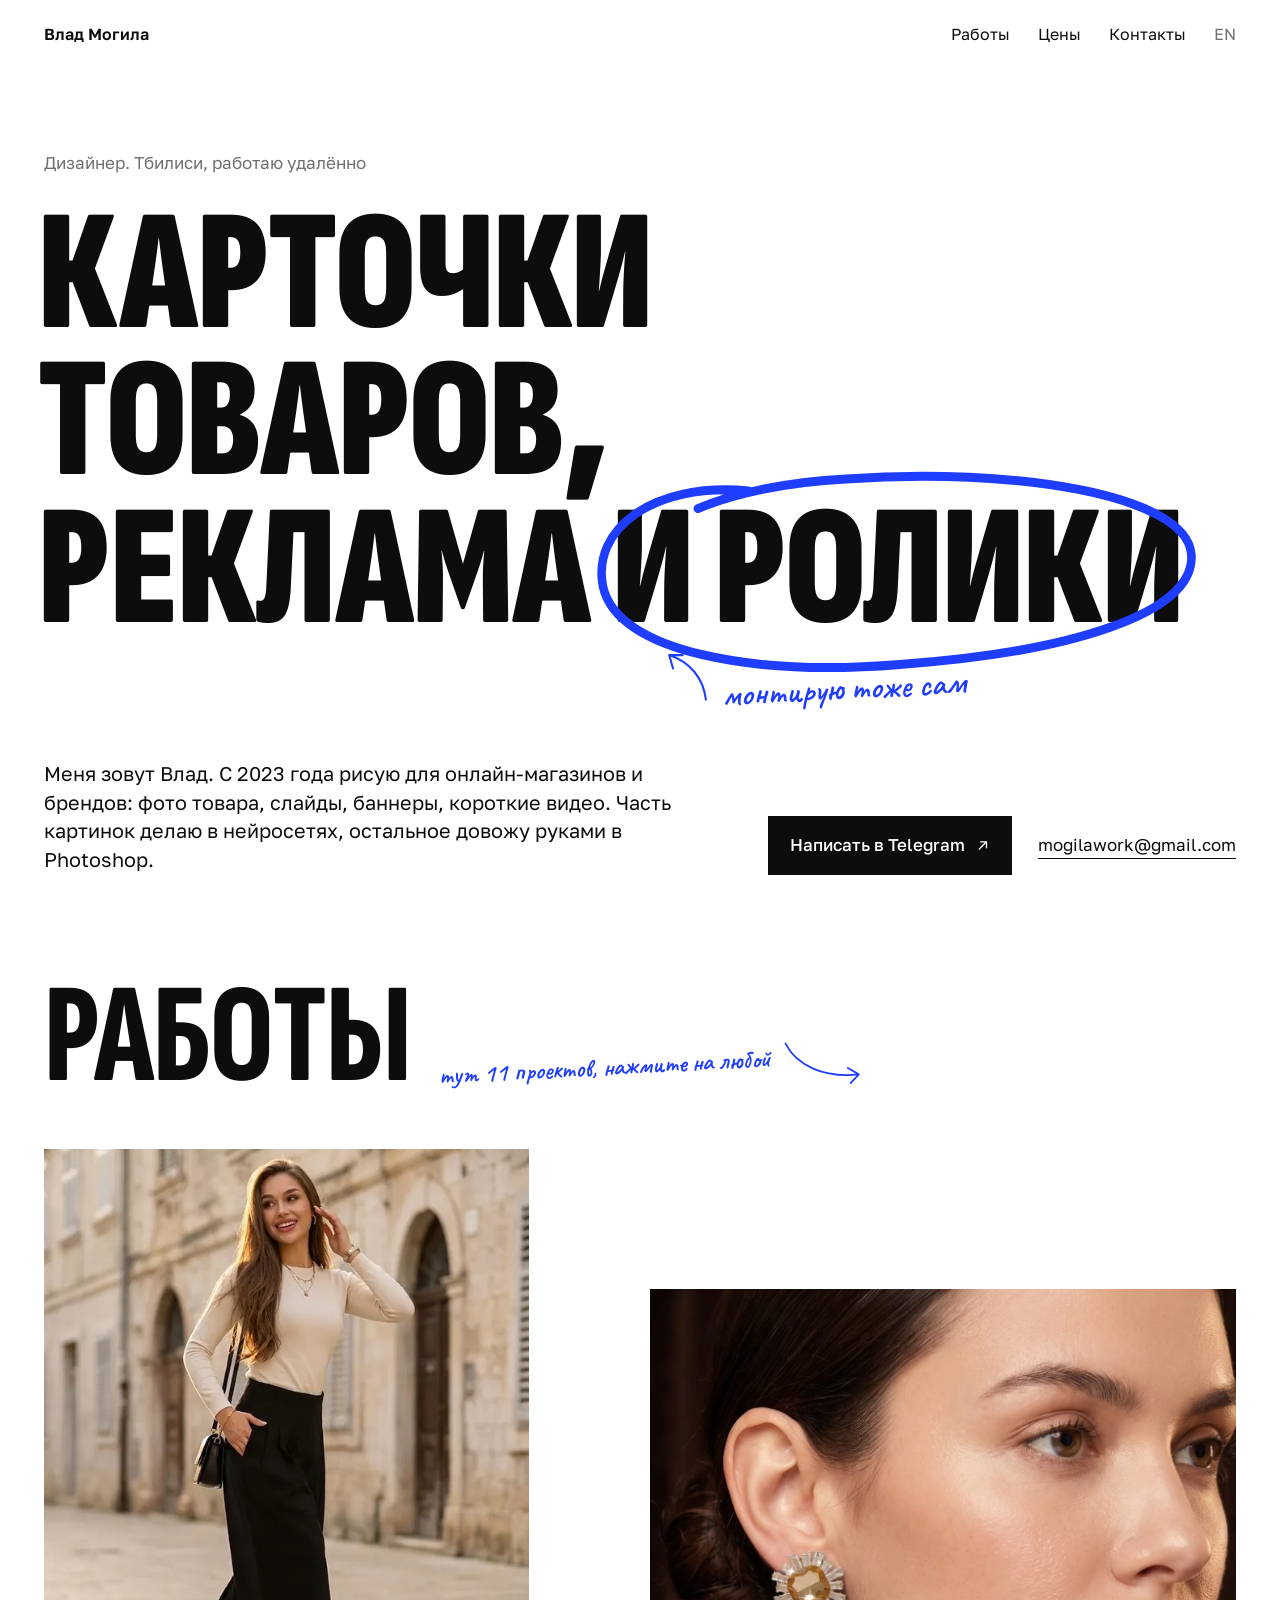
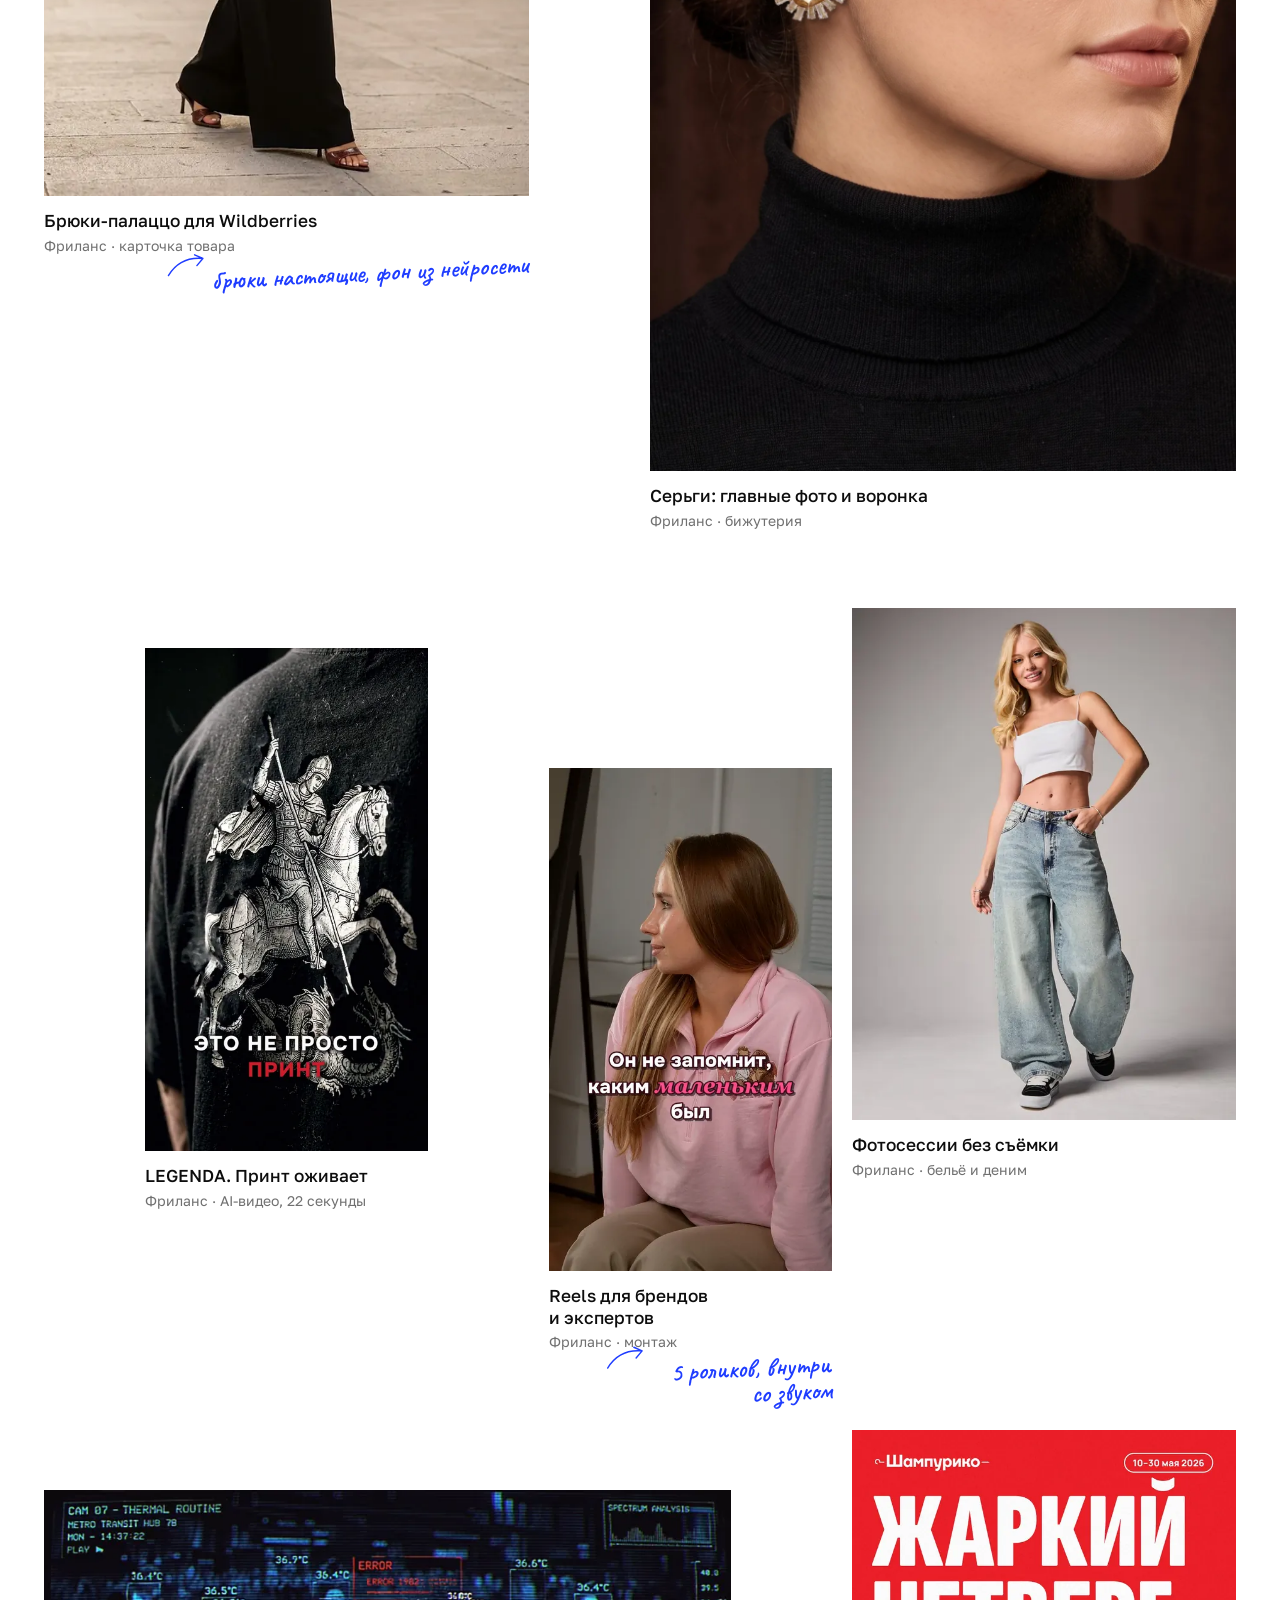
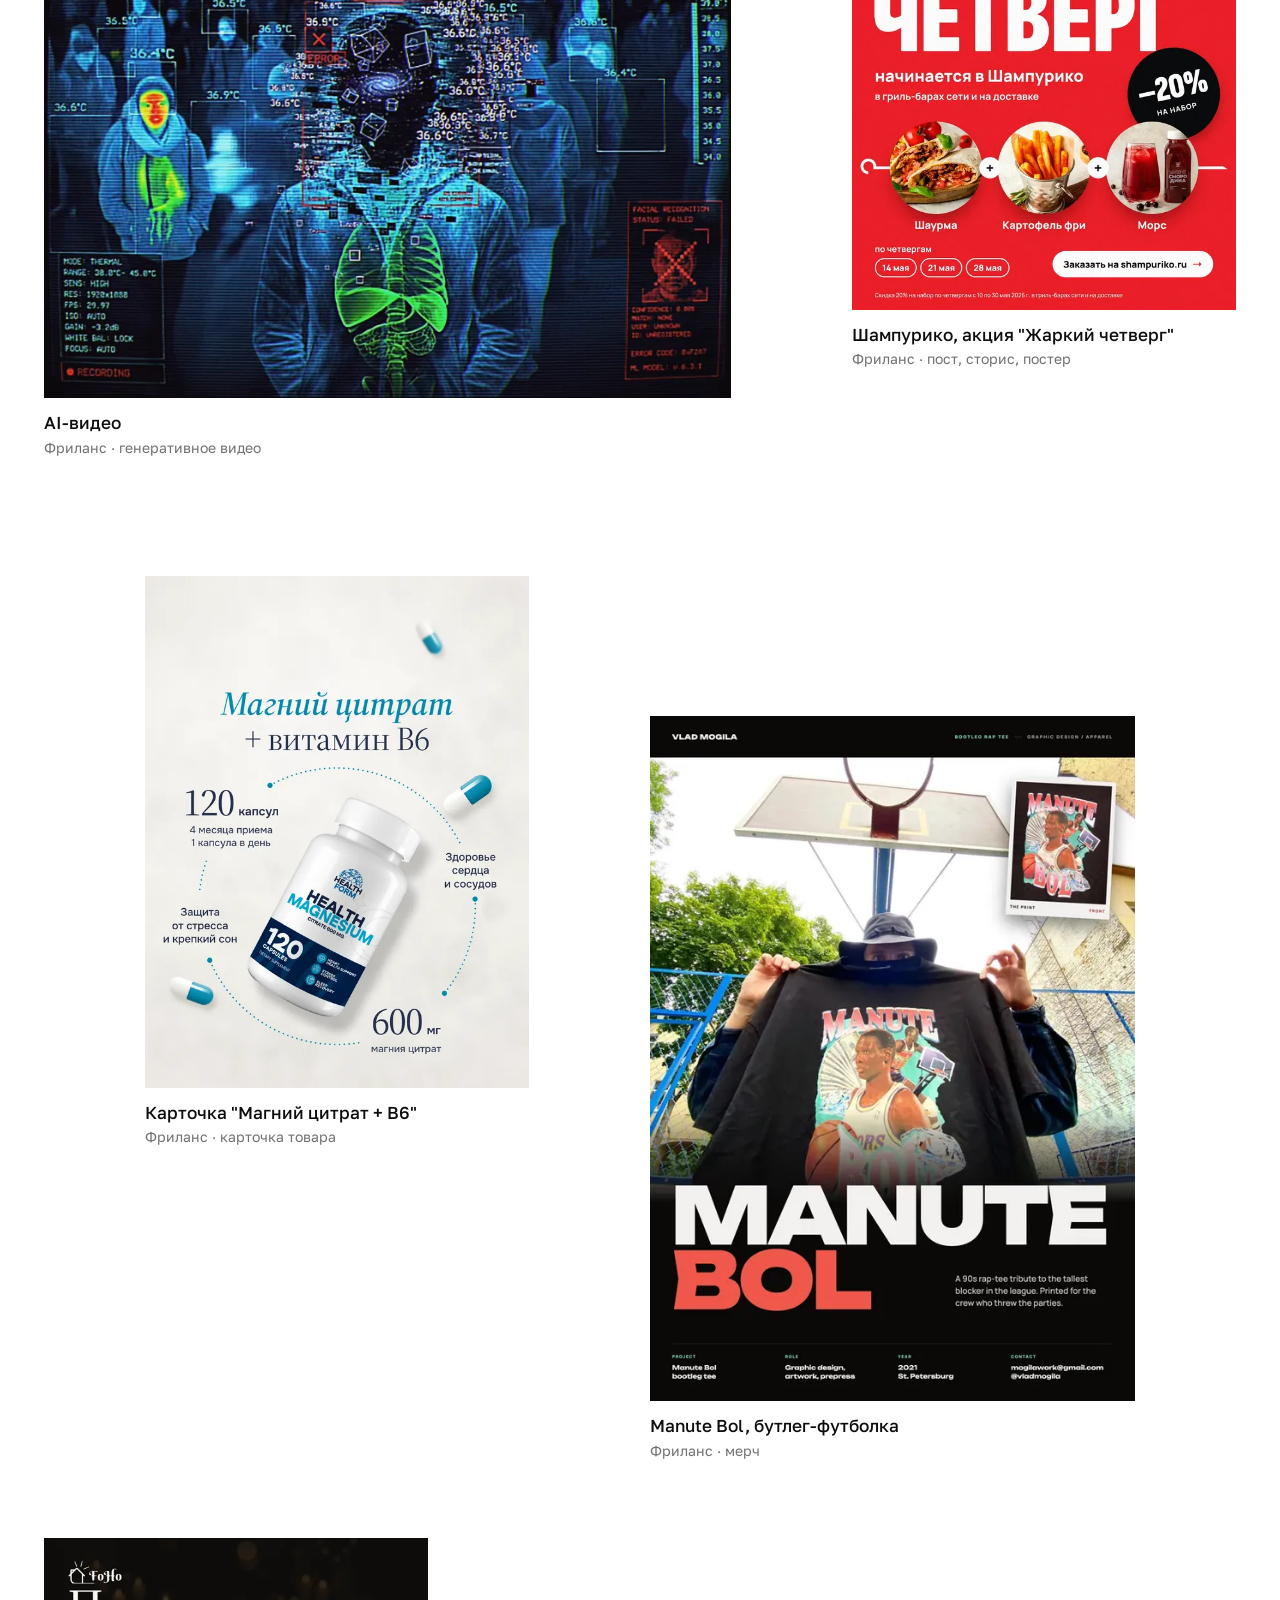
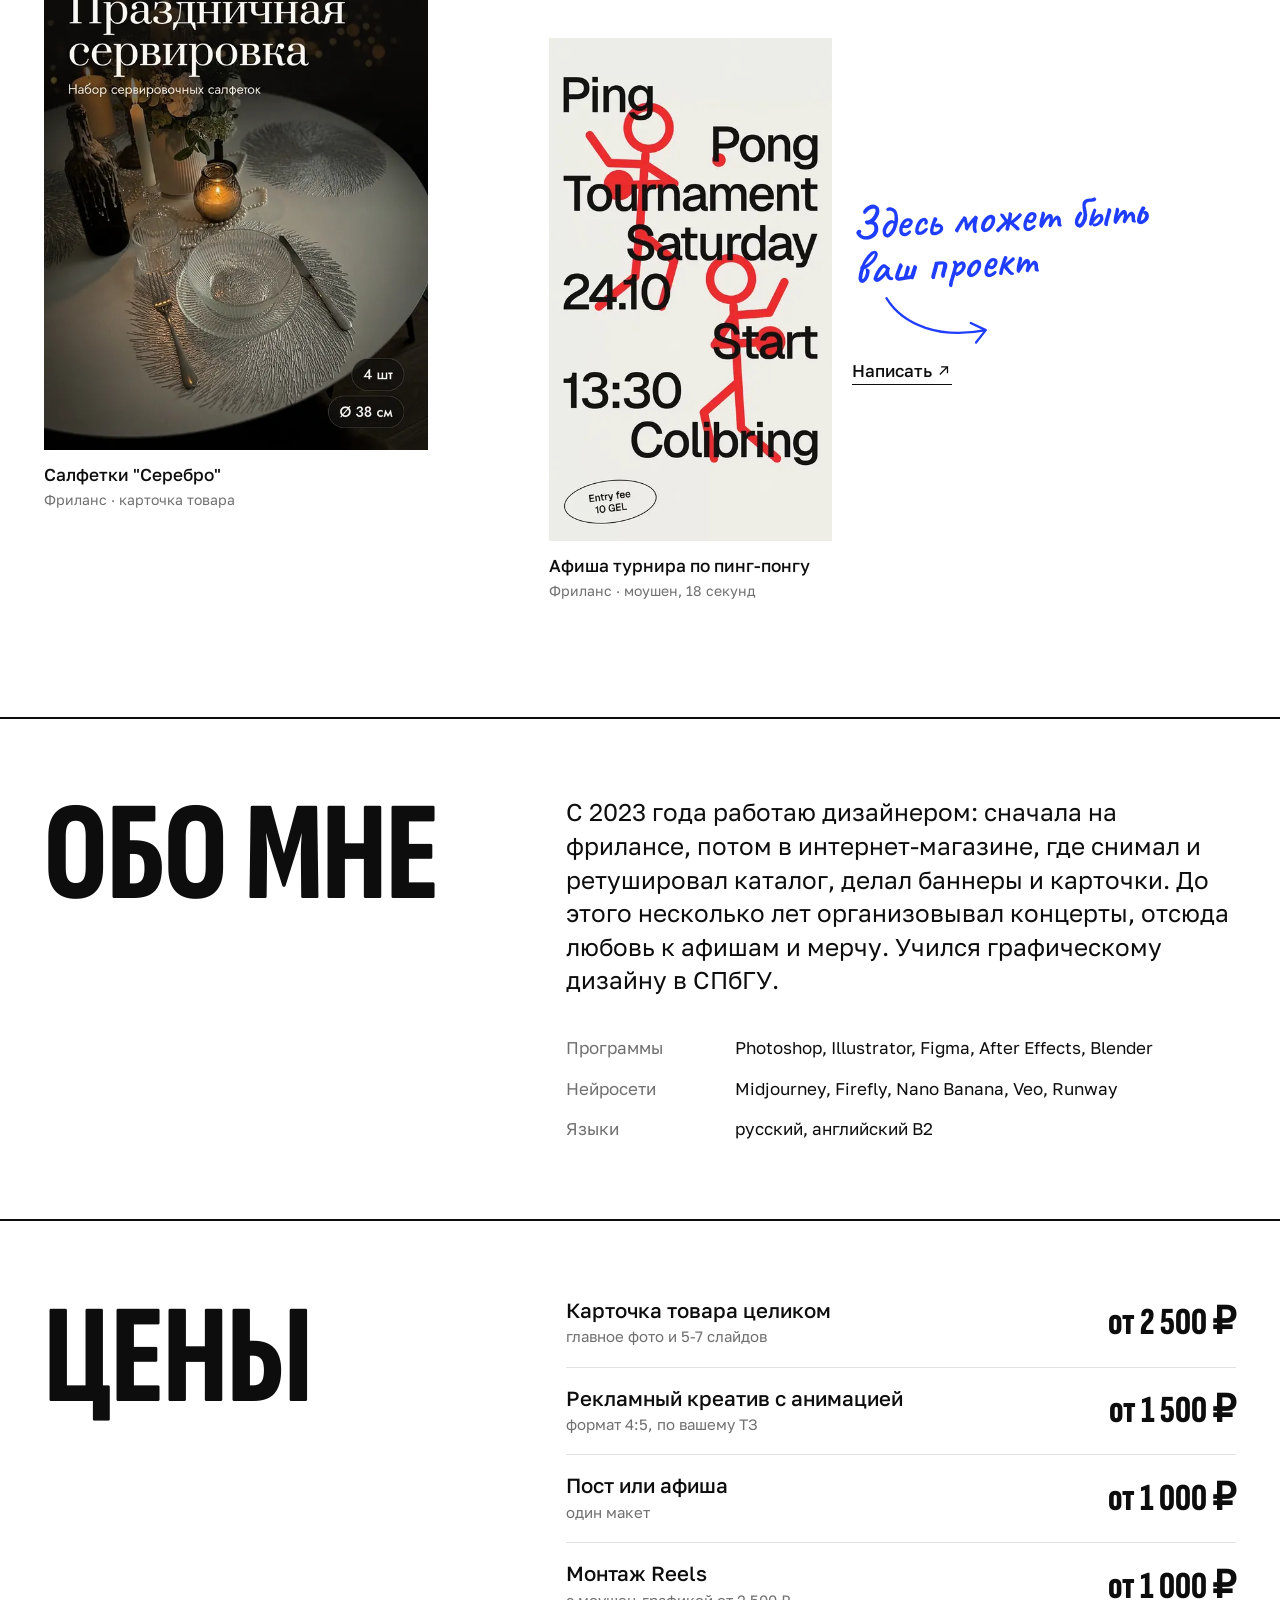
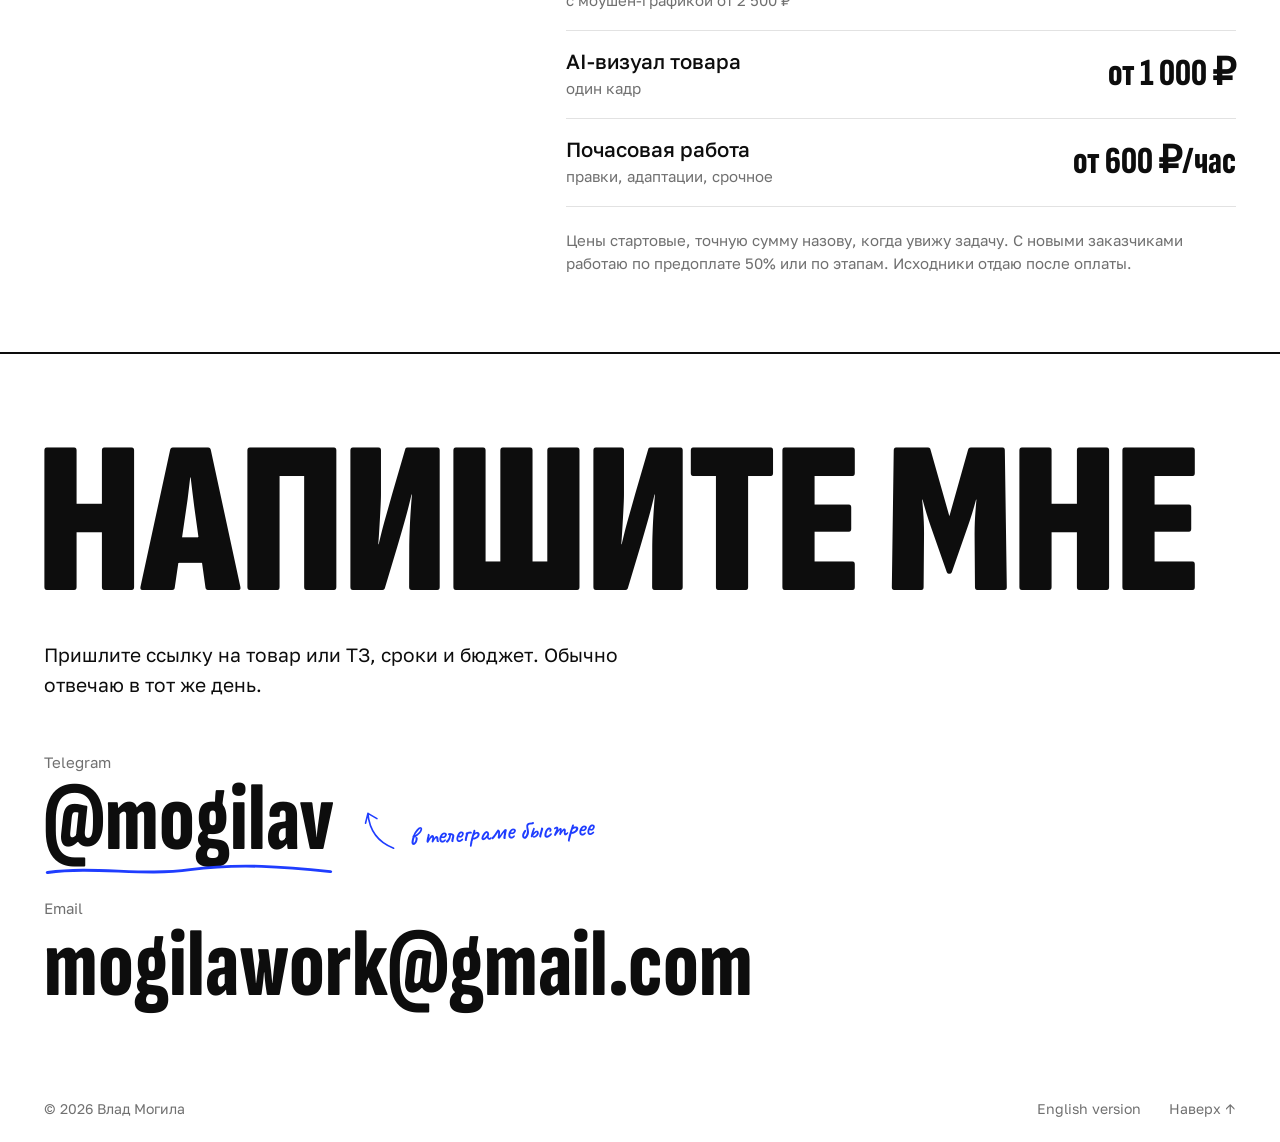
==== commit 505dcfef: "Redesign: big condensed type, hand-placed grid, pen annotations, human copy - New look: white page, " ====
--- a/docs/index.html
+++ b/docs/index.html
@@ -3,487 +3,421 @@
 <head>
   <meta charset="utf-8">
   <meta name="viewport" content="width=device-width, initial-scale=1, viewport-fit=cover">
-  <title>Влад Могила — графический и контент-дизайнер</title>
-  <meta name="description" content="Карточки для маркетплейсов, рекламные креативы, AI-визуалы товаров и моушен. Портфолио и цены.">
+  <title>Влад Могила - карточки товаров, реклама и ролики</title>
+  <meta name="description" content="Дизайнер для маркетплейсов и брендов. Карточки товаров, рекламные макеты, монтаж Reels и AI-видео. Работы и цены.">
   <link rel="canonical" href="https://vladmogila.github.io/portfolio/">
   <link rel="alternate" hreflang="ru" href="https://vladmogila.github.io/portfolio/">
   <link rel="alternate" hreflang="en" href="https://vladmogila.github.io/portfolio/en/">
   <link rel="alternate" hreflang="x-default" href="https://vladmogila.github.io/portfolio/">
   <meta name="color-scheme" content="light dark">
-  <meta name="theme-color" content="#f4f3ef" media="(prefers-color-scheme: light)">
-  <meta name="theme-color" content="#0f0f0e" media="(prefers-color-scheme: dark)">
+  <meta name="theme-color" content="#ffffff" media="(prefers-color-scheme: light)">
+  <meta name="theme-color" content="#0d0d0d" media="(prefers-color-scheme: dark)">
   <link rel="icon" href="assets/favicon.svg" type="image/svg+xml">
   <link rel="apple-touch-icon" href="assets/apple-touch-icon.png">
 
-  <!-- Превью для соцсетей / Social preview -->
   <meta property="og:type" content="website">
   <meta property="og:site_name" content="Vlad Mogila">
   <meta property="og:locale" content="ru_RU">
   <meta property="og:url" content="https://vladmogila.github.io/portfolio/">
-  <meta property="og:title" content="Влад Могила — графический и контент-дизайнер">
-  <meta property="og:description" content="Карточки для маркетплейсов, рекламные креативы, AI-визуалы товаров и моушен. Портфолио и цены.">
+  <meta property="og:title" content="Влад Могила - карточки товаров, реклама и ролики">
+  <meta property="og:description" content="Дизайнер для маркетплейсов и брендов. Карточки товаров, рекламные макеты, монтаж Reels и AI-видео. Работы и цены.">
   <meta property="og:image" content="https://vladmogila.github.io/portfolio/assets/og-ru.jpg">
   <meta property="og:image:width" content="1200">
   <meta property="og:image:height" content="630">
-  <meta property="og:image:alt" content="Влад Могила — графический и контент-дизайнер">
   <meta name="twitter:card" content="summary_large_image">
-  <meta name="twitter:title" content="Влад Могила — графический и контент-дизайнер">
-  <meta name="twitter:description" content="Карточки для маркетплейсов, рекламные креативы, AI-визуалы товаров и моушен. Портфолио и цены.">
+  <meta name="twitter:title" content="Влад Могила - карточки товаров, реклама и ролики">
+  <meta name="twitter:description" content="Дизайнер для маркетплейсов и брендов. Карточки товаров, рекламные макеты, монтаж Reels и AI-видео. Работы и цены.">
   <meta name="twitter:image" content="https://vladmogila.github.io/portfolio/assets/og-ru.jpg">
 
-  <link rel="preload" href="assets/fonts/inter-tight-cyrillic.woff2" as="font" type="font/woff2" crossorigin>
+  <link rel="preload" href="assets/fonts/sofia-sans-extra-condensed-cyrillic.woff2" as="font" type="font/woff2" crossorigin>
   <link rel="stylesheet" href="assets/css/style.css">
   <script src="assets/js/main.js" defer></script>
 </head>
 <body>
-  <a class="skip" href="#main">Перейти к содержанию</a>
+  <a class="skip" href="#main">К содержанию</a>
   <header class="top">
-    <a class="brand" href="#top">Vlad Mogila</a>
-    <span class="status mono"><i aria-hidden="true"></i>Открыт к проектам</span>
-    <nav class="nav" aria-label="Меню">
+    <a class="brand" href="#top">Влад Могила</a>
+    <nav aria-label="Меню">
       <a href="#work">Работы</a>
-      <a href="#services">Услуги</a>
+      <a href="#prices">Цены</a>
       <a href="#contact">Контакты</a>
+      <a class="lang" href="en/" hreflang="en" lang="en" aria-label="English version">EN</a>
     </nav>
-    <a class="lang mono" href="en/" hreflang="en" lang="en" aria-label="English version">EN</a>
   </header>
 
   <main id="main">
     <section class="hero" id="top">
-      <p class="mono hero__label reveal">Графический и контент-дизайнер · Тбилиси, UTC+4</p>
-      <h1 class="reveal">Карточки, креативы и <span class="nowrap">AI-визуалы,</span> <span>которые продают товар.</span></h1>
-      <div class="hero__row reveal">
-        <p class="hero__lead">Влад Могила. Делаю визуал для <span class='nowrap'>e-commerce</span>: от генерации и ретуши товара до готовых слайдов, Reels и AI-видео.</p>
-        <a class="btn" href="https://t.me/mogilav" target="_blank" rel="noopener">Обсудить проект <svg class="ico" aria-hidden="true" viewBox="0 0 24 24"><path d="M7 17 17 7M8 7h9v9"/></svg></a>
+      <p class="hero__who">Дизайнер. Тбилиси, работаю удалённо</p>
+      <h1>Карточки товаров,<br>реклама <span class="circled">и ролики<svg class="ink ink--circle" viewBox="0 0 220 74" preserveAspectRatio="none" aria-hidden="true"><path pathLength="1" d="M58 9C24 6 3 22 7 41c5 22 53 30 104 26 59-4 104-17 102-37C211 10 150 1 92 5 71 6 52 10 40 15"/></svg></span></h1>
+      <p class="note hero__note"><svg class="ink ink--up" viewBox="0 0 60 70" aria-hidden="true"><path pathLength="1" d="M52 66C50 38 34 18 9 8M9 8l4 17M9 8l17 1"/></svg>монтирую тоже сам</p>
+      <div class="hero__row">
+        <p class="hero__lead">Меня зовут Влад. С 2023 года рисую для онлайн-магазинов и брендов: фото товара, слайды, баннеры, короткие видео. Часть картинок делаю в нейросетях, остальное довожу руками в Photoshop.</p>
+        <p class="hero__links"><a class="btn" href="https://t.me/mogilav" target="_blank" rel="noopener">Написать в Telegram <svg class="go" viewBox="0 0 24 24" aria-hidden="true"><path d="M6 18 18 6M8 6h10v10"/></svg></a><a class="plain" href="mailto:mogilawork@gmail.com">mogilawork@gmail.com</a></p>
       </div>
     </section>
 
-    <div class="marquee" aria-hidden="true">
-      <ul class="marquee__track"><li><img src="assets/works/pants-card/02-main-city-thumb.webp" srcset="assets/works/pants-card/02-main-city-thumb.webp 600w, assets/works/pants-card/02-main-city.webp 1200w" sizes="240px" width="1200" height="1600" alt="" fetchpriority="high" decoding="async"></li><li><img src="assets/works/earrings-card/01-main-velvet-thumb.webp" srcset="assets/works/earrings-card/01-main-velvet-thumb.webp 600w, assets/works/earrings-card/01-main-velvet.webp 1200w" sizes="240px" width="1200" height="1600" alt="" fetchpriority="high" decoding="async"></li><li><img src="assets/works/earrings-card/06-funnel-face-thumb.webp" srcset="assets/works/earrings-card/06-funnel-face-thumb.webp 600w, assets/works/earrings-card/06-funnel-face.webp 1200w" sizes="240px" width="1200" height="1600" alt="" fetchpriority="high" decoding="async"></li><li><img src="assets/works/shampuriko/post-a-thumb.webp" srcset="assets/works/shampuriko/post-a-thumb.webp 640w, assets/works/shampuriko/post-a.webp 1080w" sizes="240px" width="1080" height="1350" alt="" fetchpriority="high" decoding="async"></li><li><img src="assets/works/earrings-card/09-funnel-look-thumb.webp" srcset="assets/works/earrings-card/09-funnel-look-thumb.webp 600w, assets/works/earrings-card/09-funnel-look.webp 1200w" sizes="240px" width="1200" height="1600" alt="" loading="lazy" decoding="async"></li><li><img src="assets/works/magnesium-card/01-cover-thumb.webp" srcset="assets/works/magnesium-card/01-cover-thumb.webp 600w, assets/works/magnesium-card/01-cover.webp 1500w" sizes="240px" width="1500" height="2000" alt="" loading="lazy" decoding="async"></li><li><img src="assets/works/pants-card/01-main-studio-thumb.webp" srcset="assets/works/pants-card/01-main-studio-thumb.webp 600w, assets/works/pants-card/01-main-studio.webp 1200w" sizes="240px" width="1200" height="1600" alt="" loading="lazy" decoding="async"></li><li><img src="assets/works/manute-bol/presentation-thumb.webp" srcset="assets/works/manute-bol/presentation-thumb.webp 566w, assets/works/manute-bol/presentation.webp 1414w" sizes="240px" width="1414" height="2000" alt="" loading="lazy" decoding="async"></li><li><img src="assets/works/earrings-card/03-main-portrait-thumb.webp" srcset="assets/works/earrings-card/03-main-portrait-thumb.webp 600w, assets/works/earrings-card/03-main-portrait.webp 1200w" sizes="240px" width="1200" height="1600" alt="" loading="lazy" decoding="async"></li><li><img src="assets/works/placemats-card/02-main-b-thumb.webp" srcset="assets/works/placemats-card/02-main-b-thumb.webp 600w, assets/works/placemats-card/02-main-b.webp 1500w" sizes="240px" width="1500" height="2000" alt="" loading="lazy" decoding="async"></li><li><img src="assets/works/pants-card/06-looks-thumb.webp" srcset="assets/works/pants-card/06-looks-thumb.webp 600w, assets/works/pants-card/06-looks.webp 1200w" sizes="240px" width="1200" height="1600" alt="" loading="lazy" decoding="async"></li><li><img src="assets/works/ai-fashion/jeans-thumb.webp" srcset="assets/works/ai-fashion/jeans-thumb.webp 600w, assets/works/ai-fashion/jeans.webp 1500w" sizes="240px" width="1500" height="2000" alt="" loading="lazy" decoding="async"></li></ul>
-      <ul class="marquee__track"><li><img src="assets/works/pants-card/02-main-city-thumb.webp" srcset="assets/works/pants-card/02-main-city-thumb.webp 600w, assets/works/pants-card/02-main-city.webp 1200w" sizes="240px" width="1200" height="1600" alt="" loading="lazy" decoding="async"></li><li><img src="assets/works/earrings-card/01-main-velvet-thumb.webp" srcset="assets/works/earrings-card/01-main-velvet-thumb.webp 600w, assets/works/earrings-card/01-main-velvet.webp 1200w" sizes="240px" width="1200" height="1600" alt="" loading="lazy" decoding="async"></li><li><img src="assets/works/earrings-card/06-funnel-face-thumb.webp" srcset="assets/works/earrings-card/06-funnel-face-thumb.webp 600w, assets/works/earrings-card/06-funnel-face.webp 1200w" sizes="240px" width="1200" height="1600" alt="" loading="lazy" decoding="async"></li><li><img src="assets/works/shampuriko/post-a-thumb.webp" srcset="assets/works/shampuriko/post-a-thumb.webp 640w, assets/works/shampuriko/post-a.webp 1080w" sizes="240px" width="1080" height="1350" alt="" loading="lazy" decoding="async"></li><li><img src="assets/works/earrings-card/09-funnel-look-thumb.webp" srcset="assets/works/earrings-card/09-funnel-look-thumb.webp 600w, assets/works/earrings-card/09-funnel-look.webp 1200w" sizes="240px" width="1200" height="1600" alt="" loading="lazy" decoding="async"></li><li><img src="assets/works/magnesium-card/01-cover-thumb.webp" srcset="assets/works/magnesium-card/01-cover-thumb.webp 600w, assets/works/magnesium-card/01-cover.webp 1500w" sizes="240px" width="1500" height="2000" alt="" loading="lazy" decoding="async"></li><li><img src="assets/works/pants-card/01-main-studio-thumb.webp" srcset="assets/works/pants-card/01-main-studio-thumb.webp 600w, assets/works/pants-card/01-main-studio.webp 1200w" sizes="240px" width="1200" height="1600" alt="" loading="lazy" decoding="async"></li><li><img src="assets/works/manute-bol/presentation-thumb.webp" srcset="assets/works/manute-bol/presentation-thumb.webp 566w, assets/works/manute-bol/presentation.webp 1414w" sizes="240px" width="1414" height="2000" alt="" loading="lazy" decoding="async"></li><li><img src="assets/works/earrings-card/03-main-portrait-thumb.webp" srcset="assets/works/earrings-card/03-main-portrait-thumb.webp 600w, assets/works/earrings-card/03-main-portrait.webp 1200w" sizes="240px" width="1200" height="1600" alt="" loading="lazy" decoding="async"></li><li><img src="assets/works/placemats-card/02-main-b-thumb.webp" srcset="assets/works/placemats-card/02-main-b-thumb.webp 600w, assets/works/placemats-card/02-main-b.webp 1500w" sizes="240px" width="1500" height="2000" alt="" loading="lazy" decoding="async"></li><li><img src="assets/works/pants-card/06-looks-thumb.webp" srcset="assets/works/pants-card/06-looks-thumb.webp 600w, assets/works/pants-card/06-looks.webp 1200w" sizes="240px" width="1200" height="1600" alt="" loading="lazy" decoding="async"></li><li><img src="assets/works/ai-fashion/jeans-thumb.webp" srcset="assets/works/ai-fashion/jeans-thumb.webp 600w, assets/works/ai-fashion/jeans.webp 1500w" sizes="240px" width="1500" height="2000" alt="" loading="lazy" decoding="async"></li></ul>
-    </div>
-
-    <section class="section" id="work" aria-labelledby="work-h">
-      <div class="section__head">
-        <h2 id="work-h">Работы<sup>11</sup></h2>
-        <div class="filters" role="group" aria-label="Фильтр кейсов"><button type="button" class="filter" aria-pressed="true" data-filter="all">Все<sup>11</sup></button><button type="button" class="filter" aria-pressed="false" data-filter="ecom">Маркетплейсы<sup>5</sup></button><button type="button" class="filter" aria-pressed="false" data-filter="motion">Видео и моушен<sup>4</sup></button><button type="button" class="filter" aria-pressed="false" data-filter="ads">Реклама и графика<sup>2</sup></button></div>
-      </div>
-      <ul class="grid">
-        <li class="tile reveal" data-cat="ecom">
-          <a href="#pants-card" aria-label="Открыть кейс: Брюки-палаццо для Wildberries">
-            <div class="tile__media"><img src="assets/works/pants-card/02-main-city-thumb.webp" srcset="assets/works/pants-card/02-main-city-thumb.webp 600w, assets/works/pants-card/02-main-city.webp 1200w" sizes="(min-width: 1100px) 31vw, (min-width: 700px) 46vw, 92vw" width="1200" height="1600" alt="" loading="lazy" decoding="async"></div>
-            <div class="tile__meta">
-              <span class="mono">01</span>
-              <h3>Брюки-палаццо для Wildberries</h3>
-              <span class="mono tile__cat">Маркетплейсы</span>
-            </div>
-          </a>
-        </li>
-        <li class="tile reveal" data-cat="ecom">
-          <a href="#earrings-card" aria-label="Открыть кейс: Серьги: главные фото и воронка">
-            <div class="tile__media"><img src="assets/works/earrings-card/03-main-portrait-thumb.webp" srcset="assets/works/earrings-card/03-main-portrait-thumb.webp 600w, assets/works/earrings-card/03-main-portrait.webp 1200w" sizes="(min-width: 1100px) 31vw, (min-width: 700px) 46vw, 92vw" width="1200" height="1600" alt="" loading="lazy" decoding="async"></div>
-            <div class="tile__meta">
-              <span class="mono">02</span>
-              <h3>Серьги: главные фото и воронка</h3>
-              <span class="mono tile__cat">Маркетплейсы</span>
-            </div>
-          </a>
-        </li>
-        <li class="tile reveal" data-cat="motion">
-          <a href="#legenda" aria-label="Открыть кейс: LEGENDA: принт оживает">
+    <section class="work" id="work" aria-labelledby="work-h">
+      <div class="head">
+        <h2 id="work-h">Работы</h2>
+        <p class="note head__note">тут 11 проектов, нажмите на любой<svg class="ink ink--arrow" viewBox="0 0 124 60" aria-hidden="true"><path pathLength="1" d="M5 7C24 38 66 53 117 43M117 43l-17-8M117 43l-11 14"/></svg></p>
+      </div>
+      <ul class="board">
+        <li class="tile" style="--c:1;--s:5;--mt:0px">
+          <a href="#pants-card">
+            <div class="tile__media"><img src="assets/works/pants-card/02-main-city-thumb.webp" srcset="assets/works/pants-card/02-main-city-thumb.webp 600w, assets/works/pants-card/02-main-city.webp 1200w" sizes="(min-width: 900px) 42vw, (min-width: 560px) 46vw, 92vw" width="1200" height="1600" alt="" fetchpriority="high" decoding="async"></div>
+            <h3>Брюки-палаццо для Wildberries</h3>
+            <p>Фриланс · карточка товара</p>
+          </a><span class="note tile__note"><svg class="ink ink--up" viewBox="0 0 60 70" aria-hidden="true"><path pathLength="1" d="M52 66C50 38 34 18 9 8M9 8l4 17M9 8l17 1"/></svg>брюки настоящие, фон из нейросети</span>
+        </li>
+        <li class="tile" style="--c:7;--s:6;--mt:140px">
+          <a href="#earrings-card">
+            <div class="tile__media"><img src="assets/works/earrings-card/03-main-portrait-thumb.webp" srcset="assets/works/earrings-card/03-main-portrait-thumb.webp 600w, assets/works/earrings-card/03-main-portrait.webp 1200w" sizes="(min-width: 900px) 50vw, (min-width: 560px) 46vw, 92vw" width="1200" height="1600" alt="" fetchpriority="high" decoding="async"></div>
+            <h3>Серьги: главные фото и воронка</h3>
+            <p>Фриланс · бижутерия</p>
+          </a>
+        </li>
+        <li class="tile" style="--c:2;--s:3;--mt:40px">
+          <a href="#legenda">
             <div class="tile__media"><video src="assets/works/legenda/print-comes-alive.mp4" poster="assets/works/legenda/print-comes-alive-poster.webp" width="450" height="800" muted loop playsinline preload="none" aria-label=""></video></div>
-            <div class="tile__meta">
-              <span class="mono">03</span>
-              <h3>LEGENDA: принт оживает</h3>
-              <span class="mono tile__cat">Видео и моушен</span>
-            </div>
-          </a>
-        </li>
-        <li class="tile reveal" data-cat="ecom">
-          <a href="#ai-fashion" aria-label="Открыть кейс: AI-фотосессии для fashion-брендов">
-            <div class="tile__media"><img src="assets/works/ai-fashion/jeans-thumb.webp" srcset="assets/works/ai-fashion/jeans-thumb.webp 600w, assets/works/ai-fashion/jeans.webp 1500w" sizes="(min-width: 1100px) 31vw, (min-width: 700px) 46vw, 92vw" width="1500" height="2000" alt="" loading="lazy" decoding="async"></div>
-            <div class="tile__meta">
-              <span class="mono">04</span>
-              <h3>AI-фотосессии для fashion-брендов</h3>
-              <span class="mono tile__cat">Маркетплейсы</span>
-            </div>
-          </a>
-        </li>
-        <li class="tile reveal" data-cat="ads">
-          <a href="#shampuriko" aria-label="Открыть кейс: «Жаркий четверг» для Шампурико">
-            <div class="tile__media"><img src="assets/works/shampuriko/post-a-thumb.webp" srcset="assets/works/shampuriko/post-a-thumb.webp 640w, assets/works/shampuriko/post-a.webp 1080w" sizes="(min-width: 1100px) 31vw, (min-width: 700px) 46vw, 92vw" width="1080" height="1350" alt="" loading="lazy" decoding="async"></div>
-            <div class="tile__meta">
-              <span class="mono">05</span>
-              <h3>«Жаркий четверг» для Шампурико</h3>
-              <span class="mono tile__cat">Реклама и графика</span>
-            </div>
-          </a>
-        </li>
-        <li class="tile reveal" data-cat="motion">
-          <a href="#reels" aria-label="Открыть кейс: Монтаж Reels для брендов и экспертов">
+            <h3>LEGENDA. Принт оживает</h3>
+            <p>Фриланс · AI-видео, 22 секунды</p>
+          </a>
+        </li>
+        <li class="tile" style="--c:6;--s:3;--mt:160px">
+          <a href="#reels">
             <div class="tile__media"><video src="assets/works/reels/bvrly.mp4" poster="assets/works/reels/bvrly-poster.webp" width="450" height="800" muted loop playsinline preload="none" aria-label=""></video></div>
-            <div class="tile__meta">
-              <span class="mono">06</span>
-              <h3>Монтаж Reels для брендов и экспертов</h3>
-              <span class="mono tile__cat">Видео и моушен</span>
-            </div>
-          </a>
-        </li>
-        <li class="tile reveal" data-cat="ecom">
-          <a href="#magnesium-card" aria-label="Открыть кейс: Карточка «Магний цитрат + B6»">
-            <div class="tile__media"><img src="assets/works/magnesium-card/01-cover-thumb.webp" srcset="assets/works/magnesium-card/01-cover-thumb.webp 600w, assets/works/magnesium-card/01-cover.webp 1500w" sizes="(min-width: 1100px) 31vw, (min-width: 700px) 46vw, 92vw" width="1500" height="2000" alt="" loading="lazy" decoding="async"></div>
-            <div class="tile__meta">
-              <span class="mono">07</span>
-              <h3>Карточка «Магний цитрат + B6»</h3>
-              <span class="mono tile__cat">Маркетплейсы</span>
-            </div>
-          </a>
-        </li>
-        <li class="tile reveal" data-cat="ads">
-          <a href="#manute-bol" aria-label="Открыть кейс: Manute Bol — бутлег-футболка">
-            <div class="tile__media"><img src="assets/works/manute-bol/presentation-thumb.webp" srcset="assets/works/manute-bol/presentation-thumb.webp 566w, assets/works/manute-bol/presentation.webp 1414w" sizes="(min-width: 1100px) 31vw, (min-width: 700px) 46vw, 92vw" width="1414" height="2000" alt="" loading="lazy" decoding="async"></div>
-            <div class="tile__meta">
-              <span class="mono">08</span>
-              <h3>Manute Bol — бутлег-футболка</h3>
-              <span class="mono tile__cat">Реклама и графика</span>
-            </div>
-          </a>
-        </li>
-        <li class="tile reveal" data-cat="motion">
-          <a href="#ai-video" aria-label="Открыть кейс: AI-видео">
+            <h3>Reels для брендов и экспертов</h3>
+            <p>Фриланс · монтаж</p>
+          </a><span class="note tile__note"><svg class="ink ink--up" viewBox="0 0 60 70" aria-hidden="true"><path pathLength="1" d="M52 66C50 38 34 18 9 8M9 8l4 17M9 8l17 1"/></svg>5 роликов, внутри со звуком</span>
+        </li>
+        <li class="tile" style="--c:9;--s:4;--mt:0px">
+          <a href="#ai-fashion">
+            <div class="tile__media"><img src="assets/works/ai-fashion/jeans-thumb.webp" srcset="assets/works/ai-fashion/jeans-thumb.webp 600w, assets/works/ai-fashion/jeans.webp 1500w" sizes="(min-width: 900px) 33vw, (min-width: 560px) 46vw, 92vw" width="1500" height="2000" alt="" loading="lazy" decoding="async"></div>
+            <h3>Фотосессии без съёмки</h3>
+            <p>Фриланс · бельё и деним</p>
+          </a>
+        </li>
+        <li class="tile" style="--c:1;--s:7;--mt:60px">
+          <a href="#ai-video">
             <div class="tile__media"><video src="assets/works/ai-video/surreal.mp4" poster="assets/works/ai-video/surreal-poster.webp" width="800" height="592" muted loop playsinline preload="none" aria-label=""></video></div>
-            <div class="tile__meta">
-              <span class="mono">09</span>
-              <h3>AI-видео</h3>
-              <span class="mono tile__cat">Видео и моушен</span>
-            </div>
-          </a>
-        </li>
-        <li class="tile reveal" data-cat="ecom">
-          <a href="#placemats-card" aria-label="Открыть кейс: Карточка салфеток «Серебро»">
-            <div class="tile__media"><img src="assets/works/placemats-card/02-main-b-thumb.webp" srcset="assets/works/placemats-card/02-main-b-thumb.webp 600w, assets/works/placemats-card/02-main-b.webp 1500w" sizes="(min-width: 1100px) 31vw, (min-width: 700px) 46vw, 92vw" width="1500" height="2000" alt="" loading="lazy" decoding="async"></div>
-            <div class="tile__meta">
-              <span class="mono">10</span>
-              <h3>Карточка салфеток «Серебро»</h3>
-              <span class="mono tile__cat">Маркетплейсы</span>
-            </div>
-          </a>
-        </li>
-        <li class="tile reveal" data-cat="motion">
-          <a href="#ping-pong" aria-label="Открыть кейс: Анимированная афиша турнира по пинг-понгу">
-            <div class="tile__media" style="--fit:contain;--tile-bg:#efeeea"><video src="assets/works/ping-pong/animation.mp4" poster="assets/works/ping-pong/animation-poster.webp" width="450" height="800" muted loop playsinline preload="none" aria-label=""></video></div>
-            <div class="tile__meta">
-              <span class="mono">11</span>
-              <h3>Анимированная афиша турнира по пинг-понгу</h3>
-              <span class="mono tile__cat">Видео и моушен</span>
-            </div>
-          </a>
-        </li>
-        <li class="tile tile--cta reveal">
-          <a href="#contact">
-            <div class="tile__media"><div><p class="tile__cta-title">Ваш проект — следующий</p><p class="tile__cta-text">Расскажите о задаче — отвечу с оценкой в течение дня.</p></div><span class="tile__cta-arrow"><svg class="ico" aria-hidden="true" viewBox="0 0 24 24"><path d="M7 17 17 7M8 7h9v9"/></svg></span></div>
-          </a>
+            <h3>AI-видео</h3>
+            <p>Фриланс · генеративное видео</p>
+          </a>
+        </li>
+        <li class="tile" style="--c:9;--s:4;--mt:0px">
+          <a href="#shampuriko">
+            <div class="tile__media"><img src="assets/works/shampuriko/post-a-thumb.webp" srcset="assets/works/shampuriko/post-a-thumb.webp 640w, assets/works/shampuriko/post-a.webp 1080w" sizes="(min-width: 900px) 33vw, (min-width: 560px) 46vw, 92vw" width="1080" height="1350" alt="" loading="lazy" decoding="async"></div>
+            <h3>Шампурико, акция "Жаркий четверг"</h3>
+            <p>Фриланс · пост, сторис, постер</p>
+          </a>
+        </li>
+        <li class="tile" style="--c:2;--s:4;--mt:40px">
+          <a href="#magnesium-card">
+            <div class="tile__media"><img src="assets/works/magnesium-card/01-cover-thumb.webp" srcset="assets/works/magnesium-card/01-cover-thumb.webp 600w, assets/works/magnesium-card/01-cover.webp 1500w" sizes="(min-width: 900px) 33vw, (min-width: 560px) 46vw, 92vw" width="1500" height="2000" alt="" loading="lazy" decoding="async"></div>
+            <h3>Карточка "Магний цитрат + B6"</h3>
+            <p>Фриланс · карточка товара</p>
+          </a>
+        </li>
+        <li class="tile" style="--c:7;--s:5;--mt:180px">
+          <a href="#manute-bol">
+            <div class="tile__media"><img src="assets/works/manute-bol/presentation-thumb.webp" srcset="assets/works/manute-bol/presentation-thumb.webp 566w, assets/works/manute-bol/presentation.webp 1414w" sizes="(min-width: 900px) 42vw, (min-width: 560px) 46vw, 92vw" width="1414" height="2000" alt="" loading="lazy" decoding="async"></div>
+            <h3>Manute Bol, бутлег-футболка</h3>
+            <p>Фриланс · мерч</p>
+          </a>
+        </li>
+        <li class="tile" style="--c:1;--s:4;--mt:0px">
+          <a href="#placemats-card">
+            <div class="tile__media"><img src="assets/works/placemats-card/02-main-b-thumb.webp" srcset="assets/works/placemats-card/02-main-b-thumb.webp 600w, assets/works/placemats-card/02-main-b.webp 1500w" sizes="(min-width: 900px) 33vw, (min-width: 560px) 46vw, 92vw" width="1500" height="2000" alt="" loading="lazy" decoding="async"></div>
+            <h3>Салфетки "Серебро"</h3>
+            <p>Фриланс · карточка товара</p>
+          </a>
+        </li>
+        <li class="tile" style="--c:6;--s:3;--mt:100px">
+          <a href="#ping-pong">
+            <div class="tile__media"><video src="assets/works/ping-pong/animation.mp4" poster="assets/works/ping-pong/animation-poster.webp" width="450" height="800" muted loop playsinline preload="none" aria-label=""></video></div>
+            <h3>Афиша турнира по пинг-понгу</h3>
+            <p>Фриланс · моушен, 18 секунд</p>
+          </a>
+        </li>
+        <li class="tile tile--ask" style="--c:9;--s:4;--mt:40px">
+          <a href="#contact"><span class="note">Здесь может быть ваш проект</span><svg class="ink ink--arrow" viewBox="0 0 124 60" aria-hidden="true"><path pathLength="1" d="M5 7C24 38 66 53 117 43M117 43l-17-8M117 43l-11 14"/></svg><b>Написать <svg class="go" viewBox="0 0 24 24" aria-hidden="true"><path d="M6 18 18 6M8 6h10v10"/></svg></b></a>
         </li>
       </ul>
     </section>
 
-    <section class="section about" aria-labelledby="about-h">
-      <h2 id="about-h" class="mono">Обо мне</h2>
-      <p class="about__text reveal">С 2023 года делаю коммерческий дизайн для онлайн-магазинов и брендов, до этого четыре года выпускал концерты — с афишами, рекламой и мерчем. Бакалавр графического дизайна СПбГУ.</p>
-      <dl class="about__facts reveal">
-          <div><dt class="mono">Инструменты</dt><dd>Photoshop, Illustrator, Figma, After Effects, Blender</dd></div>
-          <div><dt class="mono">Нейросети</dt><dd>Midjourney, Firefly, Nano Banana, Runway, ChatGPT</dd></div>
-          <div><dt class="mono">Языки</dt><dd>Русский — родной, английский — B2</dd></div>
-          <div><dt class="mono">Формат</dt><dd>Удалённо, UTC+4</dd></div>
-      </dl>
+    <section class="about" aria-labelledby="about-h">
+      <h2 id="about-h">Обо мне</h2>
+      <div>
+        <p class="about__text">С 2023 года работаю дизайнером: сначала на фрилансе, потом в интернет-магазине, где снимал и ретушировал каталог, делал баннеры и карточки. До этого несколько лет организовывал концерты, отсюда любовь к афишам и мерчу. Учился графическому дизайну в СПбГУ.</p>
+        <dl class="about__facts">
+          <div><dt>Программы</dt><dd>Photoshop, Illustrator, Figma, After Effects, Blender</dd></div>
+          <div><dt>Нейросети</dt><dd>Midjourney, Firefly, Nano Banana, Veo, Runway</dd></div>
+          <div><dt>Языки</dt><dd>русский, английский B2</dd></div>
+        </dl>
+      </div>
     </section>
 
-    <section class="section" id="services" aria-labelledby="services-h">
-      <div class="section__head">
-        <h2 id="services-h">Услуги и цены</h2>
-        <p class="section__lead">Цены — ориентир «от»: точная сумма зависит от объёма и сроков. Пришлите задачу — отвечу с оценкой в тот же день.</p>
-      </div>
-      <ul class="prices">
-        <li class="price reveal">
-          <h3>Карточка товара целиком</h3>
-          <p>Главное фото и 5–7 слайдов: структура, ретушь, инфографика, тексты на слайдах.</p>
-          <b>от 2 500 ₽</b>
-        </li>
-        <li class="price reveal">
-          <h3>Рекламный креатив с анимацией</h3>
-          <p>Статика или анимация 4:5 по вашему ТЗ, с адаптацией под сторис.</p>
-          <b>от 1 500 ₽</b>
-        </li>
-        <li class="price reveal">
-          <h3>Пост или мини-афиша</h3>
-          <p>Одиночный макет для соцсетей или анонса события.</p>
-          <b>от 1 000 ₽</b>
-        </li>
-        <li class="price reveal">
-          <h3>Монтаж Reels и Shorts</h3>
-          <p>Простой монтаж — от 1 000 ₽, с моушен-графикой — от 2 500 ₽.</p>
-          <b>от 1 000 ₽</b>
-        </li>
-        <li class="price reveal">
-          <h3>AI-визуал товара</h3>
-          <p>Товар и сцена — нейросетью, детали, свет и цвет доводятся вручную в Photoshop.</p>
-          <b>от 1 000 ₽</b>
-        </li>
-        <li class="price reveal">
-          <h3>Почасовая работа</h3>
-          <p>Правки, адаптации, срочные задачи без фиксированного объёма.</p>
-          <b>от 600 ₽/ч</b>
-        </li>
-      </ul>
-      <p class="terms mono">Новым заказчикам — 50% предоплаты или оплата по этапам. Исходники передаю после оплаты.</p>
+    <section class="prices" id="prices" aria-labelledby="prices-h">
+      <h2 id="prices-h">Цены</h2>
+      <div>
+        <ul class="pricelist">
+        <li><h3>Карточка товара целиком</h3><p>главное фото и 5-7 слайдов</p><b>от 2 500 ₽</b></li>
+        <li><h3>Рекламный креатив с анимацией</h3><p>формат 4:5, по вашему ТЗ</p><b>от 1 500 ₽</b></li>
+        <li><h3>Пост или афиша</h3><p>один макет</p><b>от 1 000 ₽</b></li>
+        <li><h3>Монтаж Reels</h3><p>с моушен-графикой от 2 500 ₽</p><b>от 1 000 ₽</b></li>
+        <li><h3>AI-визуал товара</h3><p>один кадр</p><b>от 1 000 ₽</b></li>
+        <li><h3>Почасовая работа</h3><p>правки, адаптации, срочное</p><b>от 600 ₽/час</b></li>
+        </ul>
+        <p class="prices__note">Цены стартовые, точную сумму назову, когда увижу задачу. С новыми заказчиками работаю по предоплате 50% или по этапам. Исходники отдаю после оплаты.</p>
+      </div>
     </section>
 
-    <section class="section contact" id="contact" aria-labelledby="contact-h">
-      <h2 id="contact-h" class="reveal">Есть задача?</h2>
-      <p class="section__lead reveal">Пришлите ссылку на товар или ТЗ, сроки и бюджет. Быстрее всего отвечаю в Telegram.</p>
+    <section class="contact" id="contact" aria-labelledby="contact-h">
+      <h2 id="contact-h">Напишите мне</h2>
+      <p class="contact__lead">Пришлите ссылку на товар или ТЗ, сроки и бюджет. Обычно отвечаю в тот же день.</p>
       <ul class="contact__list">
-        <li class="reveal"><a href="https://t.me/mogilav" target="_blank" rel="noopener"><span class="mono">Telegram</span><b>@mogilav</b><svg class="ico" aria-hidden="true" viewBox="0 0 24 24"><path d="M7 17 17 7M8 7h9v9"/></svg></a></li>
-        <li class="reveal"><a href="mailto:mogilawork@gmail.com"><span class="mono">Email</span><b>mogilawork@gmail.com</b><svg class="ico" aria-hidden="true" viewBox="0 0 24 24"><path d="M7 17 17 7M8 7h9v9"/></svg></a></li>
+        <li><a href="https://t.me/mogilav" target="_blank" rel="noopener"><span>Telegram</span><b>@mogilav<svg class="ink ink--line" viewBox="0 0 240 14" preserveAspectRatio="none" aria-hidden="true"><path pathLength="1" d="M3 9C42 2 81 13 121 6s79-3 116 2"/></svg></b></a><span class="note contact__note"><svg class="ink ink--up" viewBox="0 0 60 70" aria-hidden="true"><path pathLength="1" d="M52 66C50 38 34 18 9 8M9 8l4 17M9 8l17 1"/></svg>в телеграме быстрее</span></li>
+        <li><a href="mailto:mogilawork@gmail.com"><span>Email</span><b>mogilawork@gmail.com</b></a></li>
       </ul>
     </section>
   </main>
 
-  <footer class="footer mono">
-    <span>© 2026 Vlad Mogila</span>
+  <footer class="footer">
+    <span>© 2026 Влад Могила</span>
     <a href="en/" hreflang="en">English version</a>
     <a href="#top">Наверх ↑</a>
   </footer>
 
   <dialog class="case" id="pants-card" aria-labelledby="pants-card-title">
     <div class="case__bar">
-      <span class="mono">01 / 11 — Маркетплейсы</span>
+      <span>1 / 11</span>
       <a class="case__close" href="#work" data-close>Закрыть <span aria-hidden="true">✕</span></a>
     </div>
     <div class="case__body">
       <div class="case__info">
         <h2 id="pants-card-title">Брюки-палаццо для Wildberries</h2>
-        <p class="case__meta">Фриланс · fashion · 2 главных фото, 4 кадра воронки, ретушь</p>
-        <dl class="case__story"><div><dt class="mono">Задача</dt><dd>Для брюк бренда Bless You Today — два варианта главного фото без инфографики с упором на кликабельность и кадры фотоворонки. Ткань, цвет и фурнитура должны остаться как на исходниках. Отдельно — перекрасить плащ по образцу и убрать лишний шов.</dd></div><div><dt class="mono">Решение</dt><dd>У конкурентов палаццо сняты на сером фоне с крупной надписью, и в ленте они сливаются. Поэтому оба главных фото без текста и в полный рост: светлая студия и старый город в тёплом вечернем свете — их удобно сравнить в A/B-тесте. Нейросеть делала сцену и верх образа, а брюки я переносил с исходного фото и сводил цвет и свет вручную. Воронка отвечает на вопросы перед покупкой: объём и посадка, детали, вид сзади и сбоку, три образа. Плащ перекрашен по маске с сохранением складок и фактуры, шов убран, кадр увеличен до 1800×2400.</dd></div><div><dt class="mono">Результат</dt><dd>Комплект карточки примерно за 7 часов: 2 главных фото, 4 кадра воронки и отретушированный плащ. Брюки на всех кадрах настоящие — с исходных фото.</dd></div></dl>
-        
-      </div>
-      <div class="case__media">
-          <figure class="shot"><img src="assets/works/pants-card/01-main-studio-thumb.webp" srcset="assets/works/pants-card/01-main-studio-thumb.webp 600w, assets/works/pants-card/01-main-studio.webp 1200w" sizes="(min-width: 960px) 58vw, 100vw" width="1200" height="1600" alt="Главное фото A: светлая студия" loading="lazy" decoding="async"></figure>
-          <figure class="shot"><img src="assets/works/pants-card/02-main-city-thumb.webp" srcset="assets/works/pants-card/02-main-city-thumb.webp 600w, assets/works/pants-card/02-main-city.webp 1200w" sizes="(min-width: 960px) 58vw, 100vw" width="1200" height="1600" alt="Главное фото B: город, вечерний свет" loading="lazy" decoding="async"></figure>
-          <figure class="shot"><img src="assets/works/pants-card/03-volume-thumb.webp" srcset="assets/works/pants-card/03-volume-thumb.webp 600w, assets/works/pants-card/03-volume.webp 1200w" sizes="(min-width: 960px) 58vw, 100vw" width="1200" height="1600" alt="Воронка: объём и посадка" loading="lazy" decoding="async"></figure>
-          <figure class="shot"><img src="assets/works/pants-card/04-details-thumb.webp" srcset="assets/works/pants-card/04-details-thumb.webp 600w, assets/works/pants-card/04-details.webp 1200w" sizes="(min-width: 960px) 58vw, 100vw" width="1200" height="1600" alt="Воронка: детали" loading="lazy" decoding="async"></figure>
-          <figure class="shot"><img src="assets/works/pants-card/05-back-side-thumb.webp" srcset="assets/works/pants-card/05-back-side-thumb.webp 600w, assets/works/pants-card/05-back-side.webp 1200w" sizes="(min-width: 960px) 58vw, 100vw" width="1200" height="1600" alt="Воронка: вид сзади и сбоку" loading="lazy" decoding="async"></figure>
-          <figure class="shot"><img src="assets/works/pants-card/06-looks-thumb.webp" srcset="assets/works/pants-card/06-looks-thumb.webp 600w, assets/works/pants-card/06-looks.webp 1200w" sizes="(min-width: 960px) 58vw, 100vw" width="1200" height="1600" alt="Воронка: три образа" loading="lazy" decoding="async"></figure>
-          <figure class="shot shot--wide"><img src="assets/works/pants-card/07-before-after-thumb.webp" srcset="assets/works/pants-card/07-before-after-thumb.webp 800w, assets/works/pants-card/07-before-after.webp 2000w" sizes="(min-width: 960px) 58vw, 100vw" width="2000" height="1395" alt="До и после: исходник и главное фото" loading="lazy" decoding="async"></figure>
-          <figure class="shot"><img src="assets/works/pants-card/08-coat-thumb.webp" srcset="assets/works/pants-card/08-coat-thumb.webp 600w, assets/works/pants-card/08-coat.webp 1500w" sizes="(min-width: 960px) 58vw, 100vw" width="1500" height="2000" alt="Плащ в новом цвете без шва" loading="lazy" decoding="async"></figure>
-          <figure class="shot shot--wide"><img src="assets/works/pants-card/09-coat-before-after-thumb.webp" srcset="assets/works/pants-card/09-coat-before-after-thumb.webp 800w, assets/works/pants-card/09-coat-before-after.webp 2000w" sizes="(min-width: 960px) 58vw, 100vw" width="2000" height="1171" alt="Плащ: до, после и образец цвета" loading="lazy" decoding="async"></figure>
-      </div>
-    </div>
-    <a class="case__next" href="#earrings-card"><span class="mono">Следующий проект</span><b>Серьги: главные фото и воронка</b><svg class="ico" aria-hidden="true" viewBox="0 0 24 24"><path d="M7 17 17 7M8 7h9v9"/></svg></a>
+        <p class="case__meta">Фриланс · карточка товара</p>
+        <dl class="case__story"><div><dt>Задача</dt><dd>Бренду Bless You Today нужны были два главных фото без инфографики и кадры для фотоворонки. Условие: ткань, цвет и фурнитура остаются как на исходниках. Отдельной задачей шёл плащ: перекрасить по образцу и убрать лишний шов.</dd></div><div><dt>Что сделал</dt><dd>Посмотрел конкурентов. Почти у всех палаццо сняты на сером фоне с крупной надписью, в ленте всё сливается. Поэтому оба главных фото сделал без текста и в полный рост: одно в светлой студии, второе на улице старого города. Сцену и верх образа генерировала нейросеть, а сами брюки я переносил с исходной фотографии и вручную сводил цвет и свет. Варианты, где нейросеть сузила штанины, выкинул. В воронке четыре кадра: объём и посадка, детали, вид сзади и сбоку, три образа. Плащ перекрасил по маске, складки и фактура остались на месте.</dd></div><div><dt>Итог</dt><dd>На всё ушло около семи часов. Брюки на каждом кадре настоящие, с исходных фото.</dd></div></dl>
+        
+      </div>
+      <div class="case__media">
+        <figure class="shot"><img src="assets/works/pants-card/01-main-studio-thumb.webp" srcset="assets/works/pants-card/01-main-studio-thumb.webp 600w, assets/works/pants-card/01-main-studio.webp 1200w" sizes="(min-width: 900px) 58vw, 100vw" width="1200" height="1600" alt="Главное фото, светлая студия" loading="lazy" decoding="async"></figure>
+        <figure class="shot"><img src="assets/works/pants-card/02-main-city-thumb.webp" srcset="assets/works/pants-card/02-main-city-thumb.webp 600w, assets/works/pants-card/02-main-city.webp 1200w" sizes="(min-width: 900px) 58vw, 100vw" width="1200" height="1600" alt="Главное фото, улица старого города" loading="lazy" decoding="async"></figure>
+        <figure class="shot"><img src="assets/works/pants-card/03-volume-thumb.webp" srcset="assets/works/pants-card/03-volume-thumb.webp 600w, assets/works/pants-card/03-volume.webp 1200w" sizes="(min-width: 900px) 58vw, 100vw" width="1200" height="1600" alt="Воронка: объём и посадка" loading="lazy" decoding="async"></figure>
+        <figure class="shot"><img src="assets/works/pants-card/04-details-thumb.webp" srcset="assets/works/pants-card/04-details-thumb.webp 600w, assets/works/pants-card/04-details.webp 1200w" sizes="(min-width: 900px) 58vw, 100vw" width="1200" height="1600" alt="Воронка: детали" loading="lazy" decoding="async"></figure>
+        <figure class="shot"><img src="assets/works/pants-card/05-back-side-thumb.webp" srcset="assets/works/pants-card/05-back-side-thumb.webp 600w, assets/works/pants-card/05-back-side.webp 1200w" sizes="(min-width: 900px) 58vw, 100vw" width="1200" height="1600" alt="Воронка: вид сзади и сбоку" loading="lazy" decoding="async"></figure>
+        <figure class="shot"><img src="assets/works/pants-card/06-looks-thumb.webp" srcset="assets/works/pants-card/06-looks-thumb.webp 600w, assets/works/pants-card/06-looks.webp 1200w" sizes="(min-width: 900px) 58vw, 100vw" width="1200" height="1600" alt="Воронка: три образа" loading="lazy" decoding="async"></figure>
+        <figure class="shot shot--wide"><img src="assets/works/pants-card/07-before-after-thumb.webp" srcset="assets/works/pants-card/07-before-after-thumb.webp 800w, assets/works/pants-card/07-before-after.webp 2000w" sizes="(min-width: 900px) 58vw, 100vw" width="2000" height="1395" alt="Исходник и главное фото" loading="lazy" decoding="async"></figure>
+        <figure class="shot"><img src="assets/works/pants-card/08-coat-thumb.webp" srcset="assets/works/pants-card/08-coat-thumb.webp 600w, assets/works/pants-card/08-coat.webp 1500w" sizes="(min-width: 900px) 58vw, 100vw" width="1500" height="2000" alt="Плащ в новом цвете, без шва" loading="lazy" decoding="async"></figure>
+        <figure class="shot shot--wide"><img src="assets/works/pants-card/09-coat-before-after-thumb.webp" srcset="assets/works/pants-card/09-coat-before-after-thumb.webp 800w, assets/works/pants-card/09-coat-before-after.webp 2000w" sizes="(min-width: 900px) 58vw, 100vw" width="2000" height="1171" alt="Плащ: до, после и образец цвета" loading="lazy" decoding="async"></figure>
+      </div>
+    </div>
+    <a class="case__next" href="#earrings-card"><span>Дальше</span><b>Серьги: главные фото и воронка</b><svg class="go" viewBox="0 0 24 24" aria-hidden="true"><path d="M6 18 18 6M8 6h10v10"/></svg></a>
   </dialog>
   <dialog class="case" id="earrings-card" aria-labelledby="earrings-card-title">
     <div class="case__bar">
-      <span class="mono">02 / 11 — Маркетплейсы</span>
+      <span>2 / 11</span>
       <a class="case__close" href="#work" data-close>Закрыть <span aria-hidden="true">✕</span></a>
     </div>
     <div class="case__body">
       <div class="case__info">
         <h2 id="earrings-card-title">Серьги: главные фото и воронка</h2>
-        <p class="case__meta">Фриланс · бижутерия · 4 главных фото, 6 кадров воронки</p>
-        <dl class="case__story"><div><dt class="mono">Задача</dt><dd>Сделать для бижутерии главные фото и фотоворонку маркетплейса, которые выглядят как дорогая съёмка и при этом точно показывают изделие.</dd></div><div><dt class="mono">Решение</dt><dd>Четыре варианта главного фото для теста: серьги на бархате, на ухе, в портрете и в руке. Воронка для второй модели собрана в одной бордовой гамме: крупный план, образ и плашки с тем, что важно покупателю, — покрытие, заглушки, размеры. Модели и сцены сгенерированы нейросетью; кадр «до/после» показывает, как исходный снимок стал студийным.</dd></div><div><dt class="mono">Результат</dt><dd>10 кадров в двух стилистиках: можно сразу ставить в карточку и проверять главное фото в A/B-тесте.</dd></div></dl>
-        
-      </div>
-      <div class="case__media">
-          <figure class="shot"><img src="assets/works/earrings-card/01-main-velvet-thumb.webp" srcset="assets/works/earrings-card/01-main-velvet-thumb.webp 600w, assets/works/earrings-card/01-main-velvet.webp 1200w" sizes="(min-width: 960px) 58vw, 100vw" width="1200" height="1600" alt="Главное фото: серьги на бархате" loading="lazy" decoding="async"></figure>
-          <figure class="shot"><img src="assets/works/earrings-card/02-main-ear-thumb.webp" srcset="assets/works/earrings-card/02-main-ear-thumb.webp 600w, assets/works/earrings-card/02-main-ear.webp 1200w" sizes="(min-width: 960px) 58vw, 100vw" width="1200" height="1600" alt="Главное фото: серьга на ухе" loading="lazy" decoding="async"></figure>
-          <figure class="shot"><img src="assets/works/earrings-card/03-main-portrait-thumb.webp" srcset="assets/works/earrings-card/03-main-portrait-thumb.webp 600w, assets/works/earrings-card/03-main-portrait.webp 1200w" sizes="(min-width: 960px) 58vw, 100vw" width="1200" height="1600" alt="Главное фото: портрет" loading="lazy" decoding="async"></figure>
-          <figure class="shot"><img src="assets/works/earrings-card/04-main-hand-thumb.webp" srcset="assets/works/earrings-card/04-main-hand-thumb.webp 600w, assets/works/earrings-card/04-main-hand.webp 1200w" sizes="(min-width: 960px) 58vw, 100vw" width="1200" height="1600" alt="Главное фото: серьги в руке" loading="lazy" decoding="async"></figure>
-          <figure class="shot shot--wide"><img src="assets/works/earrings-card/05-before-after-thumb.webp" srcset="assets/works/earrings-card/05-before-after-thumb.webp 800w, assets/works/earrings-card/05-before-after.webp 2000w" sizes="(min-width: 960px) 58vw, 100vw" width="2000" height="1206" alt="До и после: исходник и студийный кадр" loading="lazy" decoding="async"></figure>
-          <figure class="shot"><img src="assets/works/earrings-card/06-funnel-face-thumb.webp" srcset="assets/works/earrings-card/06-funnel-face-thumb.webp 600w, assets/works/earrings-card/06-funnel-face.webp 1200w" sizes="(min-width: 960px) 58vw, 100vw" width="1200" height="1600" alt="Воронка: портрет" loading="lazy" decoding="async"></figure>
-          <figure class="shot"><img src="assets/works/earrings-card/07-funnel-macro-thumb.webp" srcset="assets/works/earrings-card/07-funnel-macro-thumb.webp 600w, assets/works/earrings-card/07-funnel-macro.webp 1200w" sizes="(min-width: 960px) 58vw, 100vw" width="1200" height="1600" alt="Воронка: крупный план" loading="lazy" decoding="async"></figure>
-          <figure class="shot"><img src="assets/works/earrings-card/08-funnel-coating-thumb.webp" srcset="assets/works/earrings-card/08-funnel-coating-thumb.webp 600w, assets/works/earrings-card/08-funnel-coating.webp 1200w" sizes="(min-width: 960px) 58vw, 100vw" width="1200" height="1600" alt="Воронка: покрытие" loading="lazy" decoding="async"></figure>
-          <figure class="shot"><img src="assets/works/earrings-card/09-funnel-look-thumb.webp" srcset="assets/works/earrings-card/09-funnel-look-thumb.webp 600w, assets/works/earrings-card/09-funnel-look.webp 1200w" sizes="(min-width: 960px) 58vw, 100vw" width="1200" height="1600" alt="Воронка: образ" loading="lazy" decoding="async"></figure>
-          <figure class="shot"><img src="assets/works/earrings-card/10-funnel-backs-thumb.webp" srcset="assets/works/earrings-card/10-funnel-backs-thumb.webp 600w, assets/works/earrings-card/10-funnel-backs.webp 1200w" sizes="(min-width: 960px) 58vw, 100vw" width="1200" height="1600" alt="Воронка: заглушки" loading="lazy" decoding="async"></figure>
-          <figure class="shot"><img src="assets/works/earrings-card/11-funnel-size-thumb.webp" srcset="assets/works/earrings-card/11-funnel-size-thumb.webp 600w, assets/works/earrings-card/11-funnel-size.webp 1200w" sizes="(min-width: 960px) 58vw, 100vw" width="1200" height="1600" alt="Воронка: размеры" loading="lazy" decoding="async"></figure>
-      </div>
-    </div>
-    <a class="case__next" href="#legenda"><span class="mono">Следующий проект</span><b>LEGENDA: принт оживает</b><svg class="ico" aria-hidden="true" viewBox="0 0 24 24"><path d="M7 17 17 7M8 7h9v9"/></svg></a>
+        <p class="case__meta">Фриланс · бижутерия</p>
+        <dl class="case__story"><div><dt>Задача</dt><dd>Бижутерия, два изделия. Нужны были главные фото и воронка для маркетплейса. Хотелось, чтобы выглядело как дорогая съёмка, но серьги при этом были показаны честно.</dd></div><div><dt>Что сделал</dt><dd>Для первой пары сделал четыре главных фото на выбор: на бархате, на ухе, в портрете и в руке. Для второй собрал воронку в бордовой гамме: крупный план, образ целиком и три кадра с подписями про покрытие, заглушки и размеры. Модели и фон сгенерированы. Кадр "до и после" показывает, с какого исходника я начинал.</dd></div><div><dt>Итог</dt><dd>Десять кадров. Главные фото можно сразу пускать в A/B-тест.</dd></div></dl>
+        
+      </div>
+      <div class="case__media">
+        <figure class="shot"><img src="assets/works/earrings-card/01-main-velvet-thumb.webp" srcset="assets/works/earrings-card/01-main-velvet-thumb.webp 600w, assets/works/earrings-card/01-main-velvet.webp 1200w" sizes="(min-width: 900px) 58vw, 100vw" width="1200" height="1600" alt="Главное фото: серьги на бархате" loading="lazy" decoding="async"></figure>
+        <figure class="shot"><img src="assets/works/earrings-card/02-main-ear-thumb.webp" srcset="assets/works/earrings-card/02-main-ear-thumb.webp 600w, assets/works/earrings-card/02-main-ear.webp 1200w" sizes="(min-width: 900px) 58vw, 100vw" width="1200" height="1600" alt="Главное фото: серьга на ухе" loading="lazy" decoding="async"></figure>
+        <figure class="shot"><img src="assets/works/earrings-card/03-main-portrait-thumb.webp" srcset="assets/works/earrings-card/03-main-portrait-thumb.webp 600w, assets/works/earrings-card/03-main-portrait.webp 1200w" sizes="(min-width: 900px) 58vw, 100vw" width="1200" height="1600" alt="Главное фото: портрет" loading="lazy" decoding="async"></figure>
+        <figure class="shot"><img src="assets/works/earrings-card/04-main-hand-thumb.webp" srcset="assets/works/earrings-card/04-main-hand-thumb.webp 600w, assets/works/earrings-card/04-main-hand.webp 1200w" sizes="(min-width: 900px) 58vw, 100vw" width="1200" height="1600" alt="Главное фото: серьги в руке" loading="lazy" decoding="async"></figure>
+        <figure class="shot shot--wide"><img src="assets/works/earrings-card/05-before-after-thumb.webp" srcset="assets/works/earrings-card/05-before-after-thumb.webp 800w, assets/works/earrings-card/05-before-after.webp 2000w" sizes="(min-width: 900px) 58vw, 100vw" width="2000" height="1206" alt="Исходник и готовый кадр" loading="lazy" decoding="async"></figure>
+        <figure class="shot"><img src="assets/works/earrings-card/06-funnel-face-thumb.webp" srcset="assets/works/earrings-card/06-funnel-face-thumb.webp 600w, assets/works/earrings-card/06-funnel-face.webp 1200w" sizes="(min-width: 900px) 58vw, 100vw" width="1200" height="1600" alt="Воронка: портрет" loading="lazy" decoding="async"></figure>
+        <figure class="shot"><img src="assets/works/earrings-card/07-funnel-macro-thumb.webp" srcset="assets/works/earrings-card/07-funnel-macro-thumb.webp 600w, assets/works/earrings-card/07-funnel-macro.webp 1200w" sizes="(min-width: 900px) 58vw, 100vw" width="1200" height="1600" alt="Воронка: крупный план" loading="lazy" decoding="async"></figure>
+        <figure class="shot"><img src="assets/works/earrings-card/08-funnel-coating-thumb.webp" srcset="assets/works/earrings-card/08-funnel-coating-thumb.webp 600w, assets/works/earrings-card/08-funnel-coating.webp 1200w" sizes="(min-width: 900px) 58vw, 100vw" width="1200" height="1600" alt="Воронка: покрытие" loading="lazy" decoding="async"></figure>
+        <figure class="shot"><img src="assets/works/earrings-card/09-funnel-look-thumb.webp" srcset="assets/works/earrings-card/09-funnel-look-thumb.webp 600w, assets/works/earrings-card/09-funnel-look.webp 1200w" sizes="(min-width: 900px) 58vw, 100vw" width="1200" height="1600" alt="Воронка: образ" loading="lazy" decoding="async"></figure>
+        <figure class="shot"><img src="assets/works/earrings-card/10-funnel-backs-thumb.webp" srcset="assets/works/earrings-card/10-funnel-backs-thumb.webp 600w, assets/works/earrings-card/10-funnel-backs.webp 1200w" sizes="(min-width: 900px) 58vw, 100vw" width="1200" height="1600" alt="Воронка: заглушки" loading="lazy" decoding="async"></figure>
+        <figure class="shot"><img src="assets/works/earrings-card/11-funnel-size-thumb.webp" srcset="assets/works/earrings-card/11-funnel-size-thumb.webp 600w, assets/works/earrings-card/11-funnel-size.webp 1200w" sizes="(min-width: 900px) 58vw, 100vw" width="1200" height="1600" alt="Воронка: размеры" loading="lazy" decoding="async"></figure>
+      </div>
+    </div>
+    <a class="case__next" href="#legenda"><span>Дальше</span><b>LEGENDA. Принт оживает</b><svg class="go" viewBox="0 0 24 24" aria-hidden="true"><path d="M6 18 18 6M8 6h10v10"/></svg></a>
   </dialog>
   <dialog class="case" id="legenda" aria-labelledby="legenda-title">
     <div class="case__bar">
-      <span class="mono">03 / 11 — Видео и моушен</span>
-      <a class="case__close" href="#work" data-close>Закрыть <span aria-hidden="true">✕</span></a>
-    </div>
-    <div class="case__body">
-      <div class="case__info">
-        <h2 id="legenda-title">LEGENDA: принт оживает</h2>
-        <p class="case__meta">Фриланс · AI-видео · Reels 9:16 · 22 секунды</p>
-        <dl class="case__story"><div><dt class="mono">Задача</dt><dd>Сделать ролик для бренда одежды LEGENDA, который показывает принт с Георгием Победоносцем как историю, а не просто картинку на футболке.</dd></div><div><dt class="mono">Решение</dt><dd>Принт с ткани оживает: всадник бьётся со змием в грозу, потом герой в футболке выходит на ринг. Финал — «Легендами не рождаются, ими становятся» и логотип. Сцены сгенерированы нейросетью, монтаж и титры — мои.</dd></div><div><dt class="mono">Результат</dt><dd>Reels под запуск принта: от детали товара к образу покупателя за 22 секунды.</dd></div></dl>
-        
-      </div>
-      <div class="case__media">
-          <figure class="shot shot--video"><video src="assets/works/legenda/print-comes-alive.mp4" poster="assets/works/legenda/print-comes-alive-poster.webp" width="450" height="800" muted loop playsinline controls preload="none" aria-label="Ролик LEGENDA «Принт оживает»"></video></figure>
-      </div>
-    </div>
-    <a class="case__next" href="#ai-fashion"><span class="mono">Следующий проект</span><b>AI-фотосессии для fashion-брендов</b><svg class="ico" aria-hidden="true" viewBox="0 0 24 24"><path d="M7 17 17 7M8 7h9v9"/></svg></a>
+      <span>3 / 11</span>
+      <a class="case__close" href="#work" data-close>Закрыть <span aria-hidden="true">✕</span></a>
+    </div>
+    <div class="case__body">
+      <div class="case__info">
+        <h2 id="legenda-title">LEGENDA. Принт оживает</h2>
+        <p class="case__meta">Фриланс · AI-видео, 22 секунды</p>
+        <dl class="case__story"><div><dt>Задача</dt><dd>У бренда одежды LEGENDA есть футболка с Георгием Победоносцем. Нужен был Reels, где принт выглядит как история, а не как картинка на ткани.</dd></div><div><dt>Что сделал</dt><dd>Всадник сходит с футболки и бьётся со змеем под грозой. Потом в кадре боец в этой же футболке идёт на ринг. В конце слоган "Легендами не рождаются, ими становятся" и логотип. Сцены сгенерированы, монтаж и титры мои.</dd></div><div><dt>Итог</dt><dd>22 секунды, вертикальный формат.</dd></div></dl>
+        
+      </div>
+      <div class="case__media">
+        <figure class="shot shot--video"><video src="assets/works/legenda/print-comes-alive.mp4" poster="assets/works/legenda/print-comes-alive-poster.webp" width="450" height="800" muted loop playsinline controls preload="none" aria-label="Ролик LEGENDA"></video></figure>
+      </div>
+    </div>
+    <a class="case__next" href="#reels"><span>Дальше</span><b>Reels для брендов и экспертов</b><svg class="go" viewBox="0 0 24 24" aria-hidden="true"><path d="M6 18 18 6M8 6h10v10"/></svg></a>
+  </dialog>
+  <dialog class="case" id="reels" aria-labelledby="reels-title">
+    <div class="case__bar">
+      <span>4 / 11</span>
+      <a class="case__close" href="#work" data-close>Закрыть <span aria-hidden="true">✕</span></a>
+    </div>
+    <div class="case__body">
+      <div class="case__info">
+        <h2 id="reels-title">Reels для брендов и экспертов</h2>
+        <p class="case__meta">Фриланс · монтаж</p>
+        <dl class="case__story"><div><dt>Задача</dt><dd>Пять роликов для разных заказчиков: клиника эстетической медицины, вышивка BVRLY, Makeunion и мерч Glasno.</dd></div><div><dt>Что сделал</dt><dd>Клинике пересобрал готовый ролик врача: поправил цвет кожи, приглушил пересвеченное окно, заменил прыгающие титры своими (расшифровка через Whisper, потом вычитка руками) и выровнял звук до -14 LUFS. Второй ролик для клиники сделан без камеры. Врач-аватар собран в Veo 3.1 и говорит по-русски с попаданием в губы, а 3D-вставку про возрастные изменения лица я сделал морфингом из двух картинок. Для брендов обычный быстрый монтаж: титры с выделенными словами, плашки, ритм под речь.</dd></div><div><dt>Итог</dt><dd>Перемонтаж занял минут пятьдесят. На ролик без камеры хватило бесплатного дневного лимита Google Flow.</dd></div></dl>
+        
+      </div>
+      <div class="case__media">
+        <figure class="shot shot--video"><video src="assets/works/reels/clinic-reedit.mp4" poster="assets/works/reels/clinic-reedit-poster.webp" width="450" height="800" muted loop playsinline controls preload="none" aria-label="Клиника: перемонтаж ролика врача"></video></figure>
+        <figure class="shot shot--video"><video src="assets/works/reels/clinic-no-camera.mp4" poster="assets/works/reels/clinic-no-camera-poster.webp" width="450" height="800" muted loop playsinline controls preload="none" aria-label="Клиника: ролик без камеры"></video></figure>
+        <figure class="shot shot--video"><video src="assets/works/reels/bvrly.mp4" poster="assets/works/reels/bvrly-poster.webp" width="450" height="800" muted loop playsinline controls preload="none" aria-label="BVRLY: ролик про вышивку"></video></figure>
+        <figure class="shot shot--video"><video src="assets/works/reels/makeunion.mp4" poster="assets/works/reels/makeunion-poster.webp" width="450" height="800" muted loop playsinline controls preload="none" aria-label="Makeunion: говорящая голова"></video></figure>
+        <figure class="shot shot--video"><video src="assets/works/reels/glasno.mp4" poster="assets/works/reels/glasno-poster.webp" width="450" height="800" muted loop playsinline controls preload="none" aria-label="Glasno: ролик для мерча"></video></figure>
+      </div>
+    </div>
+    <a class="case__next" href="#ai-fashion"><span>Дальше</span><b>Фотосессии без съёмки</b><svg class="go" viewBox="0 0 24 24" aria-hidden="true"><path d="M6 18 18 6M8 6h10v10"/></svg></a>
   </dialog>
   <dialog class="case" id="ai-fashion" aria-labelledby="ai-fashion-title">
     <div class="case__bar">
-      <span class="mono">04 / 11 — Маркетплейсы</span>
-      <a class="case__close" href="#work" data-close>Закрыть <span aria-hidden="true">✕</span></a>
-    </div>
-    <div class="case__body">
-      <div class="case__info">
-        <h2 id="ai-fashion-title">AI-фотосессии для fashion-брендов</h2>
-        <p class="case__meta">Фриланс · AI-визуалы · бельё и деним</p>
-        <dl class="case__story"><div><dt class="mono">Задача</dt><dd>Без съёмки получить кадры, которые передают настроение коллекции: для бренда белья La Dea — два комплекта, для денима — джинсы на модели по фото товара.</dd></div><div><dt class="mono">Решение</dt><dd>Для La Dea — два разных мира под характер моделей: BLUSH в светлой спальне утром, OPERA в театральной ложе. К каждому кадру написал продающий текст. Джинсы перенесены на модель по фото товара с сохранением кроя и цвета. Кадры сделаны в Nano Banana.</dd></div><div><dt class="mono">Результат</dt><dd>Три кадра для сайта и соцсетей вместо съёмочного дня с моделью, студией и стилистом.</dd></div></dl>
-        
-      </div>
-      <div class="case__media">
-          <figure class="shot"><img src="assets/works/ai-fashion/ladea-opera-thumb.webp" srcset="assets/works/ai-fashion/ladea-opera-thumb.webp 534w, assets/works/ai-fashion/ladea-opera.webp 843w" sizes="(min-width: 960px) 58vw, 100vw" width="843" height="1264" alt="La Dea OPERA: театральная ложа" loading="lazy" decoding="async"></figure>
-          <figure class="shot"><img src="assets/works/ai-fashion/ladea-blush-thumb.webp" srcset="assets/works/ai-fashion/ladea-blush-thumb.webp 604w, assets/works/ai-fashion/ladea-blush.webp 896w" sizes="(min-width: 960px) 58vw, 100vw" width="896" height="1186" alt="La Dea BLUSH: утро в спальне" loading="lazy" decoding="async"></figure>
-          <figure class="shot"><img src="assets/works/ai-fashion/jeans-thumb.webp" srcset="assets/works/ai-fashion/jeans-thumb.webp 600w, assets/works/ai-fashion/jeans.webp 1500w" sizes="(min-width: 960px) 58vw, 100vw" width="1500" height="2000" alt="Джинсы на модели по фото товара" loading="lazy" decoding="async"></figure>
-      </div>
-    </div>
-    <a class="case__next" href="#shampuriko"><span class="mono">Следующий проект</span><b>«Жаркий четверг» для Шампурико</b><svg class="ico" aria-hidden="true" viewBox="0 0 24 24"><path d="M7 17 17 7M8 7h9v9"/></svg></a>
-  </dialog>
-  <dialog class="case" id="shampuriko" aria-labelledby="shampuriko-title">
-    <div class="case__bar">
-      <span class="mono">05 / 11 — Реклама и графика</span>
-      <a class="case__close" href="#work" data-close>Закрыть <span aria-hidden="true">✕</span></a>
-    </div>
-    <div class="case__body">
-      <div class="case__info">
-        <h2 id="shampuriko-title">«Жаркий четверг» для Шампурико</h2>
-        <p class="case__meta">Фриланс · пост, сторис, постер · 2026</p>
-        <dl class="case__story"><div><dt class="mono">Задача</dt><dd>Анонсировать акцию сети гриль-баров: −20% на набор по четвергам с 10 по 30 мая. Нужны пост, сторис и печатный постер.</dd></div><div><dt class="mono">Решение</dt><dd>Два направления для теста: плакатное красное (А) и «карточное» на тёмном фоне (Б), каждое в форматах 4:5 и 9:16, плюс постер с QR-кодом для заведений. Скидка, даты и состав набора считываются с первого взгляда.</dd></div><div><dt class="mono">Результат</dt><dd>Готовый комплект для A/B-теста: два стиля в двух форматах и постер — одна акция работает и в ленте, и в сторис, и в зале.</dd></div></dl>
-        
-      </div>
-      <div class="case__media">
-          <figure class="shot"><img src="assets/works/shampuriko/post-a-thumb.webp" srcset="assets/works/shampuriko/post-a-thumb.webp 640w, assets/works/shampuriko/post-a.webp 1080w" sizes="(min-width: 960px) 58vw, 100vw" width="1080" height="1350" alt="Пост, вариант А" loading="lazy" decoding="async"></figure>
-          <figure class="shot"><img src="assets/works/shampuriko/post-b-thumb.webp" srcset="assets/works/shampuriko/post-b-thumb.webp 640w, assets/works/shampuriko/post-b.webp 1080w" sizes="(min-width: 960px) 58vw, 100vw" width="1080" height="1350" alt="Пост, вариант Б" loading="lazy" decoding="async"></figure>
-          <figure class="shot"><img src="assets/works/shampuriko/stories-a-thumb.webp" srcset="assets/works/shampuriko/stories-a-thumb.webp 450w, assets/works/shampuriko/stories-a.webp 1080w" sizes="(min-width: 960px) 58vw, 100vw" width="1080" height="1920" alt="Сторис, вариант А" loading="lazy" decoding="async"></figure>
-          <figure class="shot"><img src="assets/works/shampuriko/stories-b-thumb.webp" srcset="assets/works/shampuriko/stories-b-thumb.webp 450w, assets/works/shampuriko/stories-b.webp 1080w" sizes="(min-width: 960px) 58vw, 100vw" width="1080" height="1920" alt="Сторис, вариант Б" loading="lazy" decoding="async"></figure>
-          <figure class="shot"><img src="assets/works/shampuriko/poster-thumb.webp" srcset="assets/works/shampuriko/poster-thumb.webp 566w, assets/works/shampuriko/poster.webp 1415w" sizes="(min-width: 960px) 58vw, 100vw" width="1415" height="2000" alt="Печатный постер с QR-кодом" loading="lazy" decoding="async"></figure>
-      </div>
-    </div>
-    <a class="case__next" href="#reels"><span class="mono">Следующий проект</span><b>Монтаж Reels для брендов и экспертов</b><svg class="ico" aria-hidden="true" viewBox="0 0 24 24"><path d="M7 17 17 7M8 7h9v9"/></svg></a>
-  </dialog>
-  <dialog class="case" id="reels" aria-labelledby="reels-title">
-    <div class="case__bar">
-      <span class="mono">06 / 11 — Видео и моушен</span>
-      <a class="case__close" href="#work" data-close>Закрыть <span aria-hidden="true">✕</span></a>
-    </div>
-    <div class="case__body">
-      <div class="case__info">
-        <h2 id="reels-title">Монтаж Reels для брендов и экспертов</h2>
-        <p class="case__meta">Фриланс · 5 роликов · 9:16</p>
-        <dl class="case__story"><div><dt class="mono">Задача</dt><dd>Ролики для разных заказчиков: перемонтаж и «ролик без камеры» для клиники эстетической медицины, UGC для бренда вышивки BVRLY, говорящая голова для Makeunion и вирусный ролик для мерча Glasno.</dd></div><div><dt class="mono">Решение</dt><dd>Для клиники — цвет и кожа, свои субтитры по расшифровке Whisper с ручной вычиткой, графические вставки вместо старых титров, громкость −14 LUFS. «Ролик без камеры» собран целиком из нейросетей: врач-аватар в Veo 3.1 с синхроном губ на русском и 3D-вставка лица, где смещение объёма сделано морфингом между кадрами Nano Banana. Для брендов — динамичный монтаж, титры с акцентными словами и моушен-плашки.</dd></div><div><dt class="mono">Результат</dt><dd>Перемонтаж ролика клиники занял около 50 минут. «Ролик без камеры» сделан без съёмки и уложился в бесплатный дневной лимит Google Flow.</dd></div></dl>
-        
-      </div>
-      <div class="case__media">
-          <figure class="shot shot--video"><video src="assets/works/reels/clinic-reedit.mp4" poster="assets/works/reels/clinic-reedit-poster.webp" width="450" height="800" muted loop playsinline controls preload="none" aria-label="Клиника: перемонтаж ролика врача"></video></figure>
-          <figure class="shot shot--video"><video src="assets/works/reels/clinic-no-camera.mp4" poster="assets/works/reels/clinic-no-camera-poster.webp" width="450" height="800" muted loop playsinline controls preload="none" aria-label="Клиника: ролик без камеры, AI-аватар"></video></figure>
-          <figure class="shot shot--video"><video src="assets/works/reels/bvrly.mp4" poster="assets/works/reels/bvrly-poster.webp" width="450" height="800" muted loop playsinline controls preload="none" aria-label="BVRLY: UGC-ролик про вышивку"></video></figure>
-          <figure class="shot shot--video"><video src="assets/works/reels/makeunion.mp4" poster="assets/works/reels/makeunion-poster.webp" width="450" height="800" muted loop playsinline controls preload="none" aria-label="Makeunion: говорящая голова с моушеном"></video></figure>
-          <figure class="shot shot--video"><video src="assets/works/reels/glasno.mp4" poster="assets/works/reels/glasno-poster.webp" width="450" height="800" muted loop playsinline controls preload="none" aria-label="Glasno: ролик для мерча"></video></figure>
-      </div>
-    </div>
-    <a class="case__next" href="#magnesium-card"><span class="mono">Следующий проект</span><b>Карточка «Магний цитрат + B6»</b><svg class="ico" aria-hidden="true" viewBox="0 0 24 24"><path d="M7 17 17 7M8 7h9v9"/></svg></a>
-  </dialog>
-  <dialog class="case" id="magnesium-card" aria-labelledby="magnesium-card-title">
-    <div class="case__bar">
-      <span class="mono">07 / 11 — Маркетплейсы</span>
-      <a class="case__close" href="#work" data-close>Закрыть <span aria-hidden="true">✕</span></a>
-    </div>
-    <div class="case__body">
-      <div class="case__info">
-        <h2 id="magnesium-card-title">Карточка «Магний цитрат + B6»</h2>
-        <p class="case__meta">Фриланс · карточка БАДа · 3 слайда</p>
-        <dl class="case__story"><div><dt class="mono">Задача</dt><dd>Оформить карточку БАДа так, чтобы она вызывала доверие, и уместить дозировку, схему приёма и показания без перегруза.</dd></div><div><dt class="mono">Решение</dt><dd>Светлая «аптечная» палитра в цвет упаковки, заголовки антиквой, данные расставлены по дуге вокруг банки — инфографика читается как схема, а не как сплошной текст. Три слайда: обложка, применение, симптомы. Банка и капсулы сгенерированы нейросетью.</dd></div><div><dt class="mono">Результат</dt><dd>Три слайда в едином стиле: состав, схема приёма и показания читаются без мелкого текста.</dd></div></dl>
-        
-      </div>
-      <div class="case__media">
-          <figure class="shot"><img src="assets/works/magnesium-card/01-cover-thumb.webp" srcset="assets/works/magnesium-card/01-cover-thumb.webp 600w, assets/works/magnesium-card/01-cover.webp 1500w" sizes="(min-width: 960px) 58vw, 100vw" width="1500" height="2000" alt="Обложка: 120 капсул, 600 мг магния цитрата" loading="lazy" decoding="async"></figure>
-          <figure class="shot"><img src="assets/works/magnesium-card/02-usage-thumb.webp" srcset="assets/works/magnesium-card/02-usage-thumb.webp 600w, assets/works/magnesium-card/02-usage.webp 1500w" sizes="(min-width: 960px) 58vw, 100vw" width="1500" height="2000" alt="Слайд с рекомендациями по применению" loading="lazy" decoding="async"></figure>
-          <figure class="shot"><img src="assets/works/magnesium-card/03-symptoms-thumb.webp" srcset="assets/works/magnesium-card/03-symptoms-thumb.webp 600w, assets/works/magnesium-card/03-symptoms.webp 1500w" sizes="(min-width: 960px) 58vw, 100vw" width="1500" height="2000" alt="Слайд с симптомами, при которых рекомендуется приём" loading="lazy" decoding="async"></figure>
-      </div>
-    </div>
-    <a class="case__next" href="#manute-bol"><span class="mono">Следующий проект</span><b>Manute Bol — бутлег-футболка</b><svg class="ico" aria-hidden="true" viewBox="0 0 24 24"><path d="M7 17 17 7M8 7h9v9"/></svg></a>
-  </dialog>
-  <dialog class="case" id="manute-bol" aria-labelledby="manute-bol-title">
-    <div class="case__bar">
-      <span class="mono">08 / 11 — Реклама и графика</span>
-      <a class="case__close" href="#work" data-close>Закрыть <span aria-hidden="true">✕</span></a>
-    </div>
-    <div class="case__body">
-      <div class="case__info">
-        <h2 id="manute-bol-title">Manute Bol — бутлег-футболка</h2>
-        <p class="case__meta">Фриланс · мерч · коллаж · типографика</p>
-        <dl class="case__story"><div><dt class="mono">Задача</dt><dd>Сделать футболку-оммаж Мануту Болу, самому высокому блокирующему лиги, в эстетике бутлег-футболок рэп-сцены 90-х — для команды, которая устраивает вечеринки.</dd></div><div><dt class="mono">Решение</dt><dd>Коллаж из архивных фото, тяжёлая типографика, плотные цвета; принт подготовлен к печати. Подача — мокапы на улице и на баскетбольной площадке.</dd></div><div><dt class="mono">Результат</dt><dd>Принт напечатан на футболках для команды. Проект — на Behance.</dd></div></dl>
-        <a class="case__link" href="https://www.behance.net/gallery/255535507/Manute-Bol-Bootleg-Rap-Tee" target="_blank" rel="noopener">Behance <svg class="ico" aria-hidden="true" viewBox="0 0 24 24"><path d="M7 17 17 7M8 7h9v9"/></svg></a>
-      </div>
-      <div class="case__media">
-          <figure class="shot"><img src="assets/works/manute-bol/presentation-thumb.webp" srcset="assets/works/manute-bol/presentation-thumb.webp 566w, assets/works/manute-bol/presentation.webp 1414w" sizes="(min-width: 960px) 58vw, 100vw" width="1414" height="2000" alt="Презентация футболки Manute Bol" loading="lazy" decoding="async"></figure>
-      </div>
-    </div>
-    <a class="case__next" href="#ai-video"><span class="mono">Следующий проект</span><b>AI-видео</b><svg class="ico" aria-hidden="true" viewBox="0 0 24 24"><path d="M7 17 17 7M8 7h9v9"/></svg></a>
+      <span>5 / 11</span>
+      <a class="case__close" href="#work" data-close>Закрыть <span aria-hidden="true">✕</span></a>
+    </div>
+    <div class="case__body">
+      <div class="case__info">
+        <h2 id="ai-fashion-title">Фотосессии без съёмки</h2>
+        <p class="case__meta">Фриланс · бельё и деним</p>
+        <dl class="case__story"><div><dt>Задача</dt><dd>Бренду белья La Dea нужны были кадры для двух комплектов, а денимному бренду - джинсы на модели. Съёмку никто не планировал.</dd></div><div><dt>Что сделал</dt><dd>Для La Dea придумал два разных места под характер комплектов: BLUSH в светлой спальне утром, OPERA в театральной ложе. К обоим написал тексты для карточки. Джинсы посадил на модель по фотографии товара, крой и цвет не поменялись. Работал в Nano Banana.</dd></div><div><dt>Итог</dt><dd>Три кадра для сайта и соцсетей.</dd></div></dl>
+        
+      </div>
+      <div class="case__media">
+        <figure class="shot"><img src="assets/works/ai-fashion/jeans-thumb.webp" srcset="assets/works/ai-fashion/jeans-thumb.webp 600w, assets/works/ai-fashion/jeans.webp 1500w" sizes="(min-width: 900px) 58vw, 100vw" width="1500" height="2000" alt="Джинсы на модели по фото товара" loading="lazy" decoding="async"></figure>
+        <figure class="shot"><img src="assets/works/ai-fashion/ladea-opera-thumb.webp" srcset="assets/works/ai-fashion/ladea-opera-thumb.webp 534w, assets/works/ai-fashion/ladea-opera.webp 843w" sizes="(min-width: 900px) 58vw, 100vw" width="843" height="1264" alt="La Dea OPERA, театральная ложа" loading="lazy" decoding="async"></figure>
+        <figure class="shot"><img src="assets/works/ai-fashion/ladea-blush-thumb.webp" srcset="assets/works/ai-fashion/ladea-blush-thumb.webp 604w, assets/works/ai-fashion/ladea-blush.webp 896w" sizes="(min-width: 900px) 58vw, 100vw" width="896" height="1186" alt="La Dea BLUSH, утро в спальне" loading="lazy" decoding="async"></figure>
+      </div>
+    </div>
+    <a class="case__next" href="#ai-video"><span>Дальше</span><b>AI-видео</b><svg class="go" viewBox="0 0 24 24" aria-hidden="true"><path d="M6 18 18 6M8 6h10v10"/></svg></a>
   </dialog>
   <dialog class="case" id="ai-video" aria-labelledby="ai-video-title">
     <div class="case__bar">
-      <span class="mono">09 / 11 — Видео и моушен</span>
+      <span>6 / 11</span>
       <a class="case__close" href="#work" data-close>Закрыть <span aria-hidden="true">✕</span></a>
     </div>
     <div class="case__body">
       <div class="case__info">
         <h2 id="ai-video-title">AI-видео</h2>
         <p class="case__meta">Фриланс · генеративное видео</p>
-        <dl class="case__story"><div><dt class="mono">Задача</dt><dd>Короткие AI-ролики для соцсетей — от сюрреалистичного арта до юмора, который хочется переслать.</dd></div><div><dt class="mono">Решение</dt><dd>Цифровой сюрреализм с интерфейсами на телах и городах и мини-эпос про котёнка-рыцаря в папахе, который охраняет гигантский хинкали. Кадры и видео сгенерированы нейросетями, монтаж и ритм — мои.</dd></div><div><dt class="mono">Результат</dt><dd>Больше роликов — в Telegram-канале ENTER_Lab.</dd></div></dl>
-        <a class="case__link" href="https://t.me/ENTER_Lab" target="_blank" rel="noopener">Telegram-канал ENTER_Lab <svg class="ico" aria-hidden="true" viewBox="0 0 24 24"><path d="M7 17 17 7M8 7h9v9"/></svg></a>
-      </div>
-      <div class="case__media">
-          <figure class="shot shot--wide shot--video"><video src="assets/works/ai-video/surreal.mp4" poster="assets/works/ai-video/surreal-poster.webp" width="800" height="592" muted loop playsinline controls preload="none" aria-label="AI-видео: цифровой сюрреализм"></video></figure>
-          <figure class="shot shot--wide shot--video"><video src="assets/works/ai-video/khinkali.mp4" poster="assets/works/ai-video/khinkali-poster.webp" width="800" height="450" muted loop playsinline controls preload="none" aria-label="AI-видео: котёнок-рыцарь и хинкали"></video></figure>
-      </div>
-    </div>
-    <a class="case__next" href="#placemats-card"><span class="mono">Следующий проект</span><b>Карточка салфеток «Серебро»</b><svg class="ico" aria-hidden="true" viewBox="0 0 24 24"><path d="M7 17 17 7M8 7h9v9"/></svg></a>
+        <dl class="case__story"><div><dt>Задача</dt><dd>Короткие ролики для соцсетей. Одни странные, другие смешные.</dd></div><div><dt>Что сделал</dt><dd>В одном ролике интерфейсы проступают на людях и городах. В другом котёнок в папахе и рыцарских доспехах охраняет хинкали размером с дом. Картинка сгенерирована, монтаж и ритм мои.</dd></div><div><dt>Итог</dt><dd>Остальные ролики выкладываю в Telegram-канале ENTER_Lab.</dd></div></dl>
+        <a class="case__link" href="https://t.me/ENTER_Lab" target="_blank" rel="noopener">Канал ENTER_Lab <svg class="go" viewBox="0 0 24 24" aria-hidden="true"><path d="M6 18 18 6M8 6h10v10"/></svg></a>
+      </div>
+      <div class="case__media">
+        <figure class="shot shot--wide shot--video"><video src="assets/works/ai-video/surreal.mp4" poster="assets/works/ai-video/surreal-poster.webp" width="800" height="592" muted loop playsinline controls preload="none" aria-label="AI-видео: интерфейсы на людях и городах"></video></figure>
+        <figure class="shot shot--wide shot--video"><video src="assets/works/ai-video/khinkali.mp4" poster="assets/works/ai-video/khinkali-poster.webp" width="800" height="450" muted loop playsinline controls preload="none" aria-label="AI-видео: котёнок-рыцарь и хинкали"></video></figure>
+      </div>
+    </div>
+    <a class="case__next" href="#shampuriko"><span>Дальше</span><b>Шампурико, акция "Жаркий четверг"</b><svg class="go" viewBox="0 0 24 24" aria-hidden="true"><path d="M6 18 18 6M8 6h10v10"/></svg></a>
+  </dialog>
+  <dialog class="case" id="shampuriko" aria-labelledby="shampuriko-title">
+    <div class="case__bar">
+      <span>7 / 11</span>
+      <a class="case__close" href="#work" data-close>Закрыть <span aria-hidden="true">✕</span></a>
+    </div>
+    <div class="case__body">
+      <div class="case__info">
+        <h2 id="shampuriko-title">Шампурико, акция "Жаркий четверг"</h2>
+        <p class="case__meta">Фриланс · пост, сторис, постер</p>
+        <dl class="case__story"><div><dt>Задача</dt><dd>Сеть гриль-баров запускала скидку 20% на набор по четвергам, с 10 по 30 мая. Нужны были пост, сторис и постер в зал.</dd></div><div><dt>Что сделал</dt><dd>Сделал два варианта на выбор. Первый красный и плакатный, второй тёмный, собранный из карточек. Оба в форматах 4:5 и 9:16. На постере для зала стоит QR-код. Старался, чтобы скидка, даты и состав набора считывались сразу.</dd></div><div><dt>Итог</dt><dd>Пять макетов: два поста, две сторис и постер.</dd></div></dl>
+        
+      </div>
+      <div class="case__media">
+        <figure class="shot"><img src="assets/works/shampuriko/post-a-thumb.webp" srcset="assets/works/shampuriko/post-a-thumb.webp 640w, assets/works/shampuriko/post-a.webp 1080w" sizes="(min-width: 900px) 58vw, 100vw" width="1080" height="1350" alt="Пост, вариант А" loading="lazy" decoding="async"></figure>
+        <figure class="shot"><img src="assets/works/shampuriko/post-b-thumb.webp" srcset="assets/works/shampuriko/post-b-thumb.webp 640w, assets/works/shampuriko/post-b.webp 1080w" sizes="(min-width: 900px) 58vw, 100vw" width="1080" height="1350" alt="Пост, вариант Б" loading="lazy" decoding="async"></figure>
+        <figure class="shot"><img src="assets/works/shampuriko/stories-a-thumb.webp" srcset="assets/works/shampuriko/stories-a-thumb.webp 450w, assets/works/shampuriko/stories-a.webp 1080w" sizes="(min-width: 900px) 58vw, 100vw" width="1080" height="1920" alt="Сторис, вариант А" loading="lazy" decoding="async"></figure>
+        <figure class="shot"><img src="assets/works/shampuriko/stories-b-thumb.webp" srcset="assets/works/shampuriko/stories-b-thumb.webp 450w, assets/works/shampuriko/stories-b.webp 1080w" sizes="(min-width: 900px) 58vw, 100vw" width="1080" height="1920" alt="Сторис, вариант Б" loading="lazy" decoding="async"></figure>
+        <figure class="shot"><img src="assets/works/shampuriko/poster-thumb.webp" srcset="assets/works/shampuriko/poster-thumb.webp 566w, assets/works/shampuriko/poster.webp 1415w" sizes="(min-width: 900px) 58vw, 100vw" width="1415" height="2000" alt="Постер с QR-кодом" loading="lazy" decoding="async"></figure>
+      </div>
+    </div>
+    <a class="case__next" href="#magnesium-card"><span>Дальше</span><b>Карточка "Магний цитрат + B6"</b><svg class="go" viewBox="0 0 24 24" aria-hidden="true"><path d="M6 18 18 6M8 6h10v10"/></svg></a>
+  </dialog>
+  <dialog class="case" id="magnesium-card" aria-labelledby="magnesium-card-title">
+    <div class="case__bar">
+      <span>8 / 11</span>
+      <a class="case__close" href="#work" data-close>Закрыть <span aria-hidden="true">✕</span></a>
+    </div>
+    <div class="case__body">
+      <div class="case__info">
+        <h2 id="magnesium-card-title">Карточка "Магний цитрат + B6"</h2>
+        <p class="case__meta">Фриланс · карточка товара</p>
+        <dl class="case__story"><div><dt>Задача</dt><dd>БАД. В таких карточках обычно слишком много текста. Надо было уместить дозировку, схему приёма и показания и не превратить слайд в инструкцию.</dd></div><div><dt>Что сделал</dt><dd>Взял светлую гамму под цвет банки и антикву для заголовков. Цифры расставил по дуге вокруг упаковки, получилось похоже на схему. Три слайда: обложка, как принимать, при каких симптомах. Банка и капсулы сгенерированы.</dd></div><div><dt>Итог</dt><dd>Три слайда в одном стиле.</dd></div></dl>
+        
+      </div>
+      <div class="case__media">
+        <figure class="shot"><img src="assets/works/magnesium-card/01-cover-thumb.webp" srcset="assets/works/magnesium-card/01-cover-thumb.webp 600w, assets/works/magnesium-card/01-cover.webp 1500w" sizes="(min-width: 900px) 58vw, 100vw" width="1500" height="2000" alt="Обложка карточки" loading="lazy" decoding="async"></figure>
+        <figure class="shot"><img src="assets/works/magnesium-card/02-usage-thumb.webp" srcset="assets/works/magnesium-card/02-usage-thumb.webp 600w, assets/works/magnesium-card/02-usage.webp 1500w" sizes="(min-width: 900px) 58vw, 100vw" width="1500" height="2000" alt="Слайд: как принимать" loading="lazy" decoding="async"></figure>
+        <figure class="shot"><img src="assets/works/magnesium-card/03-symptoms-thumb.webp" srcset="assets/works/magnesium-card/03-symptoms-thumb.webp 600w, assets/works/magnesium-card/03-symptoms.webp 1500w" sizes="(min-width: 900px) 58vw, 100vw" width="1500" height="2000" alt="Слайд: симптомы" loading="lazy" decoding="async"></figure>
+      </div>
+    </div>
+    <a class="case__next" href="#manute-bol"><span>Дальше</span><b>Manute Bol, бутлег-футболка</b><svg class="go" viewBox="0 0 24 24" aria-hidden="true"><path d="M6 18 18 6M8 6h10v10"/></svg></a>
+  </dialog>
+  <dialog class="case" id="manute-bol" aria-labelledby="manute-bol-title">
+    <div class="case__bar">
+      <span>9 / 11</span>
+      <a class="case__close" href="#work" data-close>Закрыть <span aria-hidden="true">✕</span></a>
+    </div>
+    <div class="case__body">
+      <div class="case__info">
+        <h2 id="manute-bol-title">Manute Bol, бутлег-футболка</h2>
+        <p class="case__meta">Фриланс · мерч</p>
+        <dl class="case__story"><div><dt>Задача</dt><dd>Футболка в честь Манута Бола, самого высокого блокирующего лиги. Делал для команды, с которой мы устраивали вечеринки, в духе рэп-бутлегов девяностых.</dd></div><div><dt>Что сделал</dt><dd>Коллаж из архивных фотографий, тяжёлый шрифт, плотные цвета. Подготовил принт к печати, для подачи собрал кадры на улице и на баскетбольной площадке.</dd></div><div><dt>Итог</dt><dd>Футболки напечатали. Весь проект лежит на Behance.</dd></div></dl>
+        <a class="case__link" href="https://www.behance.net/gallery/255535507/Manute-Bol-Bootleg-Rap-Tee" target="_blank" rel="noopener">Проект на Behance <svg class="go" viewBox="0 0 24 24" aria-hidden="true"><path d="M6 18 18 6M8 6h10v10"/></svg></a>
+      </div>
+      <div class="case__media">
+        <figure class="shot"><img src="assets/works/manute-bol/presentation-thumb.webp" srcset="assets/works/manute-bol/presentation-thumb.webp 566w, assets/works/manute-bol/presentation.webp 1414w" sizes="(min-width: 900px) 58vw, 100vw" width="1414" height="2000" alt="Футболка Manute Bol" loading="lazy" decoding="async"></figure>
+      </div>
+    </div>
+    <a class="case__next" href="#placemats-card"><span>Дальше</span><b>Салфетки "Серебро"</b><svg class="go" viewBox="0 0 24 24" aria-hidden="true"><path d="M6 18 18 6M8 6h10v10"/></svg></a>
   </dialog>
   <dialog class="case" id="placemats-card" aria-labelledby="placemats-card-title">
     <div class="case__bar">
-      <span class="mono">10 / 11 — Маркетплейсы</span>
-      <a class="case__close" href="#work" data-close>Закрыть <span aria-hidden="true">✕</span></a>
-    </div>
-    <div class="case__body">
-      <div class="case__info">
-        <h2 id="placemats-card-title">Карточка салфеток «Серебро»</h2>
-        <p class="case__meta">Фриланс · товары для дома · 3 слайда</p>
-        <dl class="case__story"><div><dt class="mono">Задача</dt><dd>Продать недорогой декоративный товар через атмосферу: показать фактуру, размер и то, как салфетки выглядят на столе.</dd></div><div><dt class="mono">Решение</dt><dd>Два варианта главного фото для теста — студийный на светлом фоне и вечерняя сервировка при свечах. Слайд с преимуществами собран коллажом из деталей: размер, влагостойкость, гибкость, термостойкость. Сцены и сам товар сгенерированы нейросетями.</dd></div><div><dt class="mono">Результат</dt><dd>Два главных фото под разные сценарии: студийное — для поиска, атмосферное — для праздничных подборок.</dd></div></dl>
-        
-      </div>
-      <div class="case__media">
-          <figure class="shot"><img src="assets/works/placemats-card/01-main-a-thumb.webp" srcset="assets/works/placemats-card/01-main-a-thumb.webp 600w, assets/works/placemats-card/01-main-a.webp 1500w" sizes="(min-width: 960px) 58vw, 100vw" width="1500" height="2000" alt="Главное фото, вариант А: студийный" loading="lazy" decoding="async"></figure>
-          <figure class="shot"><img src="assets/works/placemats-card/02-main-b-thumb.webp" srcset="assets/works/placemats-card/02-main-b-thumb.webp 600w, assets/works/placemats-card/02-main-b.webp 1500w" sizes="(min-width: 960px) 58vw, 100vw" width="1500" height="2000" alt="Главное фото, вариант Б: праздничная сервировка" loading="lazy" decoding="async"></figure>
-          <figure class="shot"><img src="assets/works/placemats-card/03-benefits-thumb.webp" srcset="assets/works/placemats-card/03-benefits-thumb.webp 600w, assets/works/placemats-card/03-benefits.webp 1500w" sizes="(min-width: 960px) 58vw, 100vw" width="1500" height="2000" alt="Слайд с преимуществами" loading="lazy" decoding="async"></figure>
-      </div>
-    </div>
-    <a class="case__next" href="#ping-pong"><span class="mono">Следующий проект</span><b>Анимированная афиша турнира по пинг-понгу</b><svg class="ico" aria-hidden="true" viewBox="0 0 24 24"><path d="M7 17 17 7M8 7h9v9"/></svg></a>
+      <span>10 / 11</span>
+      <a class="case__close" href="#work" data-close>Закрыть <span aria-hidden="true">✕</span></a>
+    </div>
+    <div class="case__body">
+      <div class="case__info">
+        <h2 id="placemats-card-title">Салфетки "Серебро"</h2>
+        <p class="case__meta">Фриланс · карточка товара</p>
+        <dl class="case__story"><div><dt>Задача</dt><dd>Недорогой товар для дома. По одной фотографии салфетки не понять, зачем она нужна, поэтому продавать решил через настроение.</dd></div><div><dt>Что сделал</dt><dd>Два главных фото на тест: студийное на светлом фоне и вечерний стол со свечами. На третьем слайде собрал преимущества: размер, не боится воды, гнётся, держит горячее. Сцены и сам товар сгенерированы.</dd></div><div><dt>Итог</dt><dd>Три слайда, два главных фото на выбор.</dd></div></dl>
+        
+      </div>
+      <div class="case__media">
+        <figure class="shot"><img src="assets/works/placemats-card/02-main-b-thumb.webp" srcset="assets/works/placemats-card/02-main-b-thumb.webp 600w, assets/works/placemats-card/02-main-b.webp 1500w" sizes="(min-width: 900px) 58vw, 100vw" width="1500" height="2000" alt="Главное фото: вечерний стол" loading="lazy" decoding="async"></figure>
+        <figure class="shot"><img src="assets/works/placemats-card/01-main-a-thumb.webp" srcset="assets/works/placemats-card/01-main-a-thumb.webp 600w, assets/works/placemats-card/01-main-a.webp 1500w" sizes="(min-width: 900px) 58vw, 100vw" width="1500" height="2000" alt="Главное фото: студия" loading="lazy" decoding="async"></figure>
+        <figure class="shot"><img src="assets/works/placemats-card/03-benefits-thumb.webp" srcset="assets/works/placemats-card/03-benefits-thumb.webp 600w, assets/works/placemats-card/03-benefits.webp 1500w" sizes="(min-width: 900px) 58vw, 100vw" width="1500" height="2000" alt="Слайд с преимуществами" loading="lazy" decoding="async"></figure>
+      </div>
+    </div>
+    <a class="case__next" href="#ping-pong"><span>Дальше</span><b>Афиша турнира по пинг-понгу</b><svg class="go" viewBox="0 0 24 24" aria-hidden="true"><path d="M6 18 18 6M8 6h10v10"/></svg></a>
   </dialog>
   <dialog class="case" id="ping-pong" aria-labelledby="ping-pong-title">
     <div class="case__bar">
-      <span class="mono">11 / 11 — Видео и моушен</span>
-      <a class="case__close" href="#work" data-close>Закрыть <span aria-hidden="true">✕</span></a>
-    </div>
-    <div class="case__body">
-      <div class="case__info">
-        <h2 id="ping-pong-title">Анимированная афиша турнира по пинг-понгу</h2>
-        <p class="case__meta">Фриланс · моушен · афиша 9:16 · 18 секунд</p>
-        <dl class="case__story"><div><dt class="mono">Задача</dt><dd>Позвать людей на любительский турнир 24.10 в Colibring — так, чтобы афишу досмотрели до времени и цены.</dd></div><div><dt class="mono">Решение</dt><dd>Строгая типографика на весь кадр и анимированные человечки, которые играют прямо между строк. Минимум цветов — чёрный текст и красная графика.</dd></div><div><dt class="mono">Результат</dt><dd>Вся информация — дата, время, место и взнос — укладывается в одну 18-секундную петлю, которую не хочется пролистывать.</dd></div></dl>
-        
-      </div>
-      <div class="case__media">
-          <figure class="shot shot--video"><video src="assets/works/ping-pong/animation.mp4" poster="assets/works/ping-pong/animation-poster.webp" width="450" height="800" muted loop playsinline controls preload="none" aria-label="Анимированная афиша турнира по пинг-понгу"></video></figure>
-      </div>
-    </div>
-    <a class="case__next" href="#pants-card"><span class="mono">Следующий проект</span><b>Брюки-палаццо для Wildberries</b><svg class="ico" aria-hidden="true" viewBox="0 0 24 24"><path d="M7 17 17 7M8 7h9v9"/></svg></a>
+      <span>11 / 11</span>
+      <a class="case__close" href="#work" data-close>Закрыть <span aria-hidden="true">✕</span></a>
+    </div>
+    <div class="case__body">
+      <div class="case__info">
+        <h2 id="ping-pong-title">Афиша турнира по пинг-понгу</h2>
+        <p class="case__meta">Фриланс · моушен, 18 секунд</p>
+        <dl class="case__story"><div><dt>Задача</dt><dd>Любительский турнир 24 октября в Colibring. Нужна была афиша для сторис, которую досмотрят до времени и цены.</dd></div><div><dt>Что сделал</dt><dd>Крупный шрифт на весь кадр, а между строк играют нарисованные человечки. Цветов два: чёрный и красный.</dd></div><div><dt>Итог</dt><dd>18 секунд, зациклено.</dd></div></dl>
+        
+      </div>
+      <div class="case__media">
+        <figure class="shot shot--video"><video src="assets/works/ping-pong/animation.mp4" poster="assets/works/ping-pong/animation-poster.webp" width="450" height="800" muted loop playsinline controls preload="none" aria-label="Анимированная афиша турнира"></video></figure>
+      </div>
+    </div>
+    <a class="case__next" href="#pants-card"><span>Дальше</span><b>Брюки-палаццо для Wildberries</b><svg class="go" viewBox="0 0 24 24" aria-hidden="true"><path d="M6 18 18 6M8 6h10v10"/></svg></a>
   </dialog>
 </body>
 </html>
--- a/docs/assets/css/style.css
+++ b/docs/assets/css/style.css
@@ -1,261 +1,197 @@
-/* ---------- Шрифты (self-hosted, SIL OFL) ---------- */
-@font-face { font-family: "Inter Tight"; src: url("../fonts/inter-tight-cyrillic.woff2") format("woff2"); font-weight: 300 700; font-display: swap; unicode-range: U+0301, U+0400-045F, U+0490-0491, U+04B0-04B1, U+2116; }
-@font-face { font-family: "Inter Tight"; src: url("../fonts/inter-tight-latin.woff2") format("woff2"); font-weight: 300 700; font-display: swap; unicode-range: U+0000-00FF, U+0131, U+0152-0153, U+02BB-02BC, U+02C6, U+02DA, U+02DC, U+0304, U+0308, U+0329, U+2000-206F, U+20AC, U+2122, U+2191, U+2193, U+2212, U+2215, U+FEFF, U+FFFD; }
-@font-face { font-family: "JetBrains Mono"; src: url("../fonts/jetbrains-mono-cyrillic.woff2") format("woff2"); font-weight: 400 500; font-display: swap; unicode-range: U+0301, U+0400-045F, U+0490-0491, U+04B0-04B1, U+2116; }
-@font-face { font-family: "JetBrains Mono"; src: url("../fonts/jetbrains-mono-latin.woff2") format("woff2"); font-weight: 400 500; font-display: swap; unicode-range: U+0000-00FF, U+0131, U+0152-0153, U+02BB-02BC, U+02C6, U+02DA, U+02DC, U+0304, U+0308, U+0329, U+2000-206F, U+20AC, U+2122, U+2191, U+2193, U+2212, U+2215, U+FEFF, U+FFFD; }
+/* Шрифты лежат рядом с сайтом (SIL OFL): Sofia Sans Extra Condensed, Golos Text, Caveat */
+@font-face { font-family: "Sofia Cond"; src: url("../fonts/sofia-sans-extra-condensed-cyrillic.woff2") format("woff2"); font-weight: 600 900; font-display: swap; unicode-range: U+0301, U+0400-045F, U+0490-0491, U+04B0-04B1, U+2116; }
+@font-face { font-family: "Sofia Cond"; src: url("../fonts/sofia-sans-extra-condensed-latin.woff2") format("woff2"); font-weight: 600 900; font-display: swap; unicode-range: U+0000-00FF, U+0131, U+0152-0153, U+02BB-02BC, U+02C6, U+02DA, U+02DC, U+0304, U+0308, U+0329, U+2000-206F, U+20AC, U+2122, U+2191, U+2193, U+2212, U+2215, U+FEFF, U+FFFD; }
+@font-face { font-family: "Golos"; src: url("../fonts/golos-text-cyrillic.woff2") format("woff2"); font-weight: 400 700; font-display: swap; unicode-range: U+0301, U+0400-045F, U+0490-0491, U+04B0-04B1, U+2116; }
+@font-face { font-family: "Golos"; src: url("../fonts/golos-text-latin.woff2") format("woff2"); font-weight: 400 700; font-display: swap; unicode-range: U+0000-00FF, U+0131, U+0152-0153, U+02BB-02BC, U+02C6, U+02DA, U+02DC, U+0304, U+0308, U+0329, U+2000-206F, U+20AC, U+2122, U+2191, U+2193, U+2212, U+2215, U+FEFF, U+FFFD; }
+@font-face { font-family: "Golos"; src: url("../fonts/golos-text-latin-ext.woff2") format("woff2"); font-weight: 400 700; font-display: swap; unicode-range: U+0100-02BA, U+20A0-20AB, U+20AD-20C0, U+2113; }
+@font-face { font-family: "Caveat"; src: url("../fonts/caveat-cyrillic.woff2") format("woff2"); font-weight: 500 700; font-display: swap; unicode-range: U+0301, U+0400-045F, U+0490-0491, U+04B0-04B1, U+2116; }
+@font-face { font-family: "Caveat"; src: url("../fonts/caveat-latin.woff2") format("woff2"); font-weight: 500 700; font-display: swap; unicode-range: U+0000-00FF, U+0131, U+0152-0153, U+02BB-02BC, U+02C6, U+02DA, U+02DC, U+0304, U+0308, U+0329, U+2000-206F, U+20AC, U+2122, U+2191, U+2193, U+2212, U+2215, U+FEFF, U+FFFD; }
 
-/* ---------- Токены ---------- */
 :root {
-  --bg: #f4f3ef;
-  --fg: #111110;
-  --muted: #74726c;
-  --line: rgba(17, 17, 16, 0.12);
-  --card: #e9e7e1;
-  --accent: #ff4a1c;
-  --on-accent: #111110;
-  --pad: clamp(16px, 3.2vw, 48px);
-  --radius: 6px;
-  --ease: cubic-bezier(.2, .7, .1, 1);
-  --sans: "Inter Tight", "Helvetica Neue", Arial, sans-serif;
-  --mono: "JetBrains Mono", ui-monospace, Menlo, monospace;
+  --bg: #ffffff;
+  --fg: #0d0d0d;
+  --muted: #707070;
+  --line: #e2e2e2;
+  --pen: #1f3dff;            /* синяя ручка: пометки и ссылки */
+  --pad: clamp(16px, 3.4vw, 52px);
+  --display: "Sofia Cond", "Arial Narrow", Impact, sans-serif;
+  --text: "Golos", "Helvetica Neue", Arial, sans-serif;
+  --hand: "Caveat", "Segoe Script", cursive;
   color-scheme: light dark;
 }
 @media (prefers-color-scheme: dark) {
-  :root {
-    --bg: #0f0f0e;
-    --fg: #ecebe6;
-    --muted: #8d8b85;
-    --line: rgba(236, 235, 230, 0.13);
-    --card: #1a1a18;
-  }
+  :root { --bg: #0d0d0d; --fg: #f1f1f1; --muted: #8e8e8e; --line: #2a2a2a; --pen: #8c9eff; }
 }
 
-/* ---------- База ---------- */
 *, *::before, *::after { box-sizing: border-box; }
-html { -webkit-text-size-adjust: 100%; scroll-behavior: smooth; scroll-padding-top: 72px; }
-body {
-  margin: 0; background: var(--bg); color: var(--fg);
-  font: 400 17px/1.5 var(--sans); letter-spacing: -0.01em;
-  -webkit-font-smoothing: antialiased; text-rendering: optimizeLegibility;
-  overflow-x: clip;
-}
+html { -webkit-text-size-adjust: 100%; scroll-behavior: smooth; }
+body { margin: 0; background: var(--bg); color: var(--fg); font: 400 17px/1.55 var(--text); -webkit-font-smoothing: antialiased; overflow-x: clip; }
 body.is-locked { overflow: hidden; }
 img, video { display: block; max-width: 100%; height: auto; }
 a { color: inherit; text-decoration: none; }
 h1, h2, h3, p, ul, dl, dd, figure { margin: 0; padding: 0; }
 ul { list-style: none; }
-h1, h2, h3 { font-weight: 500; letter-spacing: -0.04em; line-height: 0.95; }
-sup { font: 400 0.32em/1 var(--mono); letter-spacing: 0; vertical-align: top; margin-left: 0.3em; color: var(--muted); }
-::selection { background: var(--accent); color: var(--on-accent); }
-:focus-visible { outline: 2px solid var(--accent); outline-offset: 3px; }
-.mono { font: 400 12px/1.4 var(--mono); letter-spacing: 0; text-transform: uppercase; }
-.ico { width: 1em; height: 1em; flex: none; fill: none; stroke: currentColor; stroke-width: 1.6; }
-
+::selection { background: var(--pen); color: #fff; }
+:focus-visible { outline: 2px solid var(--pen); outline-offset: 3px; }
 .skip { position: absolute; left: var(--pad); top: -100px; z-index: 100; background: var(--fg); color: var(--bg); padding: 10px 14px; }
 .skip:focus { top: 12px; }
 
-/* ---------- Шапка ---------- */
-.top {
-  position: fixed; inset: 0 0 auto; z-index: 30;
-  display: flex; align-items: center; gap: 24px; height: 60px; padding: 0 var(--pad);
-  background: color-mix(in srgb, var(--bg) 78%, transparent);
-  -webkit-backdrop-filter: blur(18px) saturate(1.4); backdrop-filter: blur(18px) saturate(1.4);
+h1, h2 { font-family: var(--display); font-weight: 800; text-transform: uppercase; line-height: 0.86; letter-spacing: -0.005em; }
+h2 { font-size: clamp(64px, 11vw, 190px); }
+
+/* Пометки ручкой */
+.note { font: 600 clamp(22px, 2vw, 30px)/1 var(--hand); color: var(--pen); display: inline-block; transform: rotate(-3deg); }
+.ink { fill: none; stroke: var(--pen); stroke-width: 2.6; stroke-linecap: round; stroke-linejoin: round; overflow: visible; }
+.ink path { stroke-dasharray: 1; stroke-dashoffset: 0; }
+.js .ink path { stroke-dashoffset: 1; transition: stroke-dashoffset 1.1s cubic-bezier(.6, 0, .2, 1) .2s; }
+.js .is-drawn .ink path, .js .ink.is-drawn path { stroke-dashoffset: 0; }
+.go { width: .9em; height: .9em; flex: none; fill: none; stroke: currentColor; stroke-width: 2; vertical-align: -0.08em; }
+
+/* Шапка */
+.top { display: flex; justify-content: space-between; align-items: baseline; gap: 20px; padding: 22px var(--pad); font-size: 16px; }
+.brand { font-weight: 600; white-space: nowrap; }
+.top nav { display: flex; gap: clamp(14px, 2.2vw, 30px); }
+.top nav a:hover, .footer a:hover, .plain:hover { color: var(--pen); }
+.lang { color: var(--muted); }
+
+/* Первый экран */
+.hero { position: relative; padding: clamp(40px, 9vh, 110px) var(--pad) clamp(56px, 8vw, 110px); }
+.hero__who { color: var(--muted); margin-bottom: clamp(14px, 2vw, 26px); }
+.hero h1 { font-size: clamp(66px, 13.4vw, 260px); font-weight: 900; margin-left: -0.03em; }
+.circled { position: relative; white-space: nowrap; }
+.ink--circle { position: absolute; left: -5%; top: -2%; width: 110%; height: 108%; stroke-width: 3; }
+.hero__note { margin: 30px 0 0 52%; padding-left: 58px; position: relative; font-size: clamp(26px, 2.6vw, 40px); }
+.hero__note .ink--up { position: absolute; left: 0; bottom: 30%; width: 48px; }
+.hero__row { display: grid; grid-template-columns: minmax(0, 7fr) minmax(0, 5fr); gap: 28px var(--pad); align-items: end; margin-top: clamp(28px, 4vw, 56px); }
+.hero__lead { font-size: clamp(18px, 1.55vw, 23px); line-height: 1.45; max-width: 34em; }
+.hero__links { display: flex; flex-wrap: wrap; align-items: center; gap: 14px 26px; justify-content: flex-end; }
+.btn { display: inline-flex; align-items: center; gap: 10px; background: var(--fg); color: var(--bg); padding: 16px 22px; font-weight: 500; }
+.btn:hover { background: var(--pen); color: #fff; }
+.plain { border-bottom: 1px solid currentColor; }
+
+/* Работы */
+.work { padding: 0 var(--pad) clamp(70px, 9vw, 150px); }
+.head { display: flex; align-items: flex-end; gap: 28px; margin-bottom: clamp(28px, 4vw, 60px); }
+.head__note { display: inline-flex; align-items: flex-end; gap: 10px; margin-bottom: clamp(10px, 1.6vw, 28px); }
+.head__note .ink--arrow { width: 84px; transform: translateY(14px) rotate(8deg); }
+
+.board { display: grid; grid-template-columns: repeat(12, minmax(0, 1fr)); column-gap: clamp(14px, 1.6vw, 26px); row-gap: clamp(50px, 6vw, 100px); align-items: start; }
+.tile { position: relative; grid-column: var(--c) / span var(--s); margin-top: var(--mt); }
+.tile a { display: block; }
+.tile__media { background: var(--line); overflow: hidden; }
+.tile__media img, .tile__media video { width: 100%; transition: transform .7s cubic-bezier(.2, .7, .1, 1); }
+.tile a:hover .tile__media img, .tile a:hover .tile__media video { transform: scale(1.025); }
+.tile h3 { font: 500 clamp(17px, 1.35vw, 20px)/1.25 var(--text); margin-top: 14px; }
+.tile a:hover h3 { color: var(--pen); }
+.tile p { color: var(--muted); font-size: 14px; margin-top: 3px; }
+.tile__note { position: absolute; right: 0; top: 100%; margin-top: 4px; padding-left: 40px; max-width: 78%; text-align: right; }
+.tile__note .ink--up { position: absolute; left: 0; top: -22px; width: 32px; transform: scaleX(-1) rotate(-30deg); }
+.tile:has(.tile__note) h3, .tile:has(.tile__note) p { max-width: 58%; }
+
+.tile--ask { align-self: center; }
+.tile--ask a { display: grid; justify-items: start; gap: 6px; }
+.tile--ask .note { font-size: clamp(34px, 3.6vw, 56px); line-height: .95; max-width: 7em; }
+.tile--ask .ink--arrow { width: 110px; margin: 4px 0 6px 30px; }
+.tile--ask b { font-weight: 500; border-bottom: 1px solid currentColor; }
+.tile--ask a:hover b { color: var(--pen); }
+
+/* Обо мне и цены: заголовок слева, содержимое справа */
+.about, .prices { display: grid; grid-template-columns: minmax(0, 5fr) minmax(0, 7fr); gap: 28px var(--pad); padding: clamp(50px, 6vw, 96px) var(--pad); border-top: 2px solid var(--fg); }
+.about__text { font-size: clamp(20px, 1.9vw, 28px); line-height: 1.38; max-width: 30em; }
+.about__facts { display: grid; gap: 14px; margin-top: clamp(28px, 3vw, 44px); }
+.about__facts div { display: grid; grid-template-columns: 9em 1fr; gap: 16px; }
+.about__facts dt, .case__story dt { color: var(--muted); }
+
+.pricelist li { display: grid; grid-template-columns: minmax(0, 1fr) auto; gap: 2px 24px; padding: 18px 0; border-bottom: 1px solid var(--line); }
+.pricelist li:first-child { padding-top: 0; }
+.pricelist h3 { font: 500 clamp(18px, 1.6vw, 23px)/1.25 var(--text); }
+.pricelist p { grid-row: 2; color: var(--muted); font-size: 15px; }
+.pricelist b { grid-row: 1 / span 2; align-self: center; font: 800 clamp(30px, 3vw, 46px)/1 var(--display); white-space: nowrap; }
+.prices__note { margin-top: 22px; color: var(--muted); font-size: 15px; max-width: 44em; }
+
+/* Контакты */
+.contact { padding: clamp(50px, 6vw, 96px) var(--pad) clamp(40px, 5vw, 80px); border-top: 2px solid var(--fg); }
+.contact h2 { font-size: clamp(70px, 17vw, 320px); font-weight: 900; margin-left: -0.03em; }
+.contact__lead { margin-top: 22px; max-width: 30em; font-size: clamp(18px, 1.5vw, 22px); }
+.contact__list { margin-top: clamp(30px, 4vw, 60px); display: grid; gap: clamp(20px, 2.4vw, 34px); }
+.contact__list li { display: flex; flex-wrap: wrap; align-items: flex-end; gap: 6px 28px; }
+.contact__list a { display: grid; gap: 2px; }
+.contact__list a > span { color: var(--muted); font-size: 15px; }
+.contact__list b { position: relative; font: 800 clamp(40px, 7.4vw, 124px)/0.95 var(--display); overflow-wrap: anywhere; }
+.contact__list a:hover b { color: var(--pen); }
+.ink--line { position: absolute; left: 0; bottom: -0.12em; width: 100%; height: 0.14em; stroke-width: 3; }
+.contact__note { position: relative; padding-left: 46px; margin-bottom: clamp(8px, 1.6vw, 26px); }
+.contact__note .ink--up { position: absolute; left: 0; bottom: 0; width: 36px; transform: scaleX(-1) rotate(70deg); }
+
+.footer { display: flex; flex-wrap: wrap; gap: 10px 28px; padding: 22px var(--pad) calc(22px + env(safe-area-inset-bottom)); color: var(--muted); font-size: 14px; }
+.footer span { margin-right: auto; }
+
+/* Кейс: открывается на весь экран */
+.case { width: 100%; max-width: none; height: 100dvh; max-height: none; margin: 0; padding: 0; border: 0; background: var(--bg); color: var(--fg); overflow-y: auto; overscroll-behavior: contain; }
+.case[open] { animation: sheet .45s cubic-bezier(.2, .7, .1, 1); }
+.case::backdrop { background: var(--bg); }
+@keyframes sheet { from { transform: translateY(28px); opacity: 0; } }
+.case:target:not([open]) { display: block; position: static; height: auto; }
+.case__bar { position: sticky; top: 0; z-index: 2; display: flex; align-items: center; justify-content: space-between; padding: 14px var(--pad); background: var(--bg); border-bottom: 1px solid var(--line); color: var(--muted); font-size: 15px; }
+.case__close { color: var(--fg); display: inline-flex; gap: 8px; }
+.case__close:hover { color: var(--pen); }
+.case__body { display: grid; grid-template-columns: minmax(0, 5fr) minmax(0, 7fr); gap: 36px var(--pad); padding: clamp(24px, 3.4vw, 52px) var(--pad); }
+.case__info { position: sticky; top: 84px; align-self: start; }
+.case__info h2 { font-size: clamp(50px, 6.2vw, 108px); }
+.case__meta { margin-top: 14px; color: var(--muted); }
+.case__story { display: grid; gap: 20px; margin-top: clamp(24px, 3vw, 40px); }
+.case__story dt { font-size: 14px; margin-bottom: 4px; }
+.case__story dd { max-width: 36em; }
+.case__link { display: inline-flex; align-items: center; gap: 8px; margin-top: 26px; border-bottom: 1px solid currentColor; }
+.case__link:hover { color: var(--pen); }
+.case__media { display: grid; grid-template-columns: repeat(2, minmax(0, 1fr)); gap: 12px; align-content: start; }
+.shot { background: var(--line); }
+.shot img, .shot video { width: 100%; }
+.shot:only-child, .shot--wide, .shot:first-child:not(.shot--video) { grid-column: 1 / -1; }
+.shot--video:only-child video { max-width: 460px; margin: 0 auto; }
+.case__next { display: grid; grid-template-columns: 1fr auto; align-items: end; gap: 4px 24px; margin: clamp(20px, 3vw, 44px) var(--pad) 0; padding: clamp(22px, 3vw, 40px) 0 calc(clamp(26px, 4vw, 56px) + env(safe-area-inset-bottom)); border-top: 2px solid var(--fg); }
+.case__next span { grid-column: 1 / -1; color: var(--muted); font-size: 15px; }
+.case__next b { font: 800 clamp(44px, 7vw, 120px)/0.9 var(--display); text-transform: uppercase; }
+.case__next .go { width: clamp(36px, 5vw, 80px); height: clamp(36px, 5vw, 80px); stroke-width: 1.4; }
+.case__next:hover { color: var(--pen); }
+
+/* Планшет */
+@media (max-width: 900px) {
+  .hero__row, .about, .prices, .case__body { grid-template-columns: 1fr; }
+  .hero__links { justify-content: flex-start; }
+  .hero__note { margin-left: 30%; }
+  .case__info { position: static; }
+  .board { grid-template-columns: repeat(2, minmax(0, 1fr)); row-gap: 48px; }
+  .tile { grid-column: auto; margin-top: 0; }
+  .tile:nth-child(even) { margin-top: 56px; }
+  .tile__note { position: relative; top: auto; display: block; max-width: none; margin: 14px 0 0 6px; text-align: left; }
+  .tile:has(.tile__note) h3, .tile:has(.tile__note) p { max-width: none; }
 }
-.brand { font-weight: 600; font-size: 16px; letter-spacing: -0.02em; }
-.status { display: inline-flex; align-items: center; gap: 8px; color: var(--muted); }
-.status i { width: 7px; height: 7px; border-radius: 50%; background: #22c55e; box-shadow: 0 0 0 0 rgba(34, 197, 94, .6); animation: pulse 2.4s infinite; }
-@keyframes pulse { 70% { box-shadow: 0 0 0 7px rgba(34, 197, 94, 0); } 100% { box-shadow: 0 0 0 0 rgba(34, 197, 94, 0); } }
-.nav { display: flex; gap: 22px; margin-left: auto; font-size: 15px; }
-.nav a, .lang { position: relative; }
-.nav a::after { content: ""; position: absolute; left: 0; right: 0; bottom: -2px; height: 1px; background: currentColor; transform: scaleX(0); transform-origin: right; transition: transform .4s var(--ease); }
-.nav a:hover::after { transform: scaleX(1); transform-origin: left; }
-.lang { border: 1px solid currentColor; border-radius: 99px; padding: 5px 10px; }
 
-/* ---------- Первый экран ---------- */
-.hero { padding: clamp(120px, 22vh, 220px) var(--pad) clamp(40px, 6vw, 72px); }
-.hero__label { color: var(--muted); margin-bottom: clamp(20px, 3vw, 36px); }
-.hero h1 { font-size: clamp(42px, 8.2vw, 148px); font-weight: 500; letter-spacing: -0.055em; line-height: 0.92; max-width: 15ch; }
-.hero h1 span { color: var(--muted); }
-.hero__row { display: flex; flex-wrap: wrap; align-items: end; justify-content: space-between; gap: 24px 48px; margin-top: clamp(32px, 5vw, 64px); }
-.hero__lead { max-width: 30em; font-size: clamp(17px, 1.4vw, 20px); line-height: 1.45; color: var(--muted); }
-.btn {
-  display: inline-flex; align-items: center; gap: 12px; height: 56px; padding: 0 26px;
-  border-radius: 99px; background: var(--fg); color: var(--bg); font-weight: 500; font-size: 17px;
-  transition: background-color .3s var(--ease), color .3s var(--ease);
-}
-.btn .ico { transition: transform .4s var(--ease); }
-.btn:hover { background: var(--accent); color: var(--on-accent); }
-.btn:hover .ico { transform: rotate(45deg); }
-
-/* ---------- Бегущая лента работ ---------- */
-.marquee { display: flex; overflow: hidden; gap: 12px; padding: 8px 0 clamp(64px, 9vw, 128px); }
-.marquee__track { display: flex; gap: 12px; flex: none; animation: marquee 70s linear infinite; }
-.marquee:hover .marquee__track { animation-play-state: paused; }
-.marquee li { flex: none; width: clamp(150px, 17vw, 240px); }
-.marquee img { width: 100%; aspect-ratio: 4 / 5; object-fit: cover; border-radius: var(--radius); background: var(--card); }
-@keyframes marquee { to { transform: translateX(calc(-100% - 12px)); } }
-
-/* ---------- Секции ---------- */
-.section { padding: clamp(64px, 9vw, 140px) var(--pad); border-top: 1px solid var(--line); }
-.section__head { display: flex; flex-wrap: wrap; align-items: end; justify-content: space-between; gap: 20px 48px; margin-bottom: clamp(32px, 4vw, 56px); }
-.section h2 { font-size: clamp(40px, 6.4vw, 104px); }
-.section__lead { max-width: 30em; color: var(--muted); }
-
-.filters { display: flex; flex-wrap: wrap; gap: 4px 18px; }
-.filter { appearance: none; border: 0; background: none; padding: 6px 0; cursor: pointer; font: 400 15px/1 var(--sans); color: var(--muted); transition: color .2s; }
-.filter sup { font-size: 10px; margin-left: 2px; }
-.filter:hover, .filter[aria-pressed="true"] { color: var(--fg); }
-.filter[aria-pressed="true"] { text-decoration: underline; text-underline-offset: 6px; text-decoration-thickness: 1px; }
-
-/* ---------- Сетка проектов ---------- */
-.grid { display: grid; grid-template-columns: repeat(3, minmax(0, 1fr)); gap: clamp(32px, 4vw, 56px) clamp(12px, 1.4vw, 20px); }
-.tile[hidden] { display: none; }
-.tile a { display: block; }
-.tile__media {
-  position: relative; overflow: hidden; aspect-ratio: 4 / 5; border-radius: var(--radius);
-  background: var(--tile-bg, var(--card));
-}
-.tile__media img, .tile__media video {
-  width: 100%; height: 100%; object-fit: var(--fit, cover);
-  transition: transform 1s var(--ease), filter .6s var(--ease);
-}
-.tile a:hover .tile__media img, .tile a:hover .tile__media video { transform: scale(1.035); }
-.tile__meta { display: grid; grid-template-columns: auto 1fr auto; align-items: baseline; gap: 12px; padding-top: 14px; }
-.tile__meta .mono { color: var(--muted); }
-.tile h3 { font-size: clamp(17px, 1.35vw, 20px); letter-spacing: -0.02em; line-height: 1.2; }
-.tile__cat { text-align: right; }
-
-.tile--cta .tile__media {
-  display: flex; flex-direction: column; justify-content: space-between; gap: 16px;
-  padding: clamp(22px, 2.4vw, 36px); background: var(--accent); color: var(--on-accent);
-  transition: border-radius .6s var(--ease);
-}
-.tile__cta-title { font-size: clamp(30px, 3.1vw, 48px); font-weight: 500; letter-spacing: -0.045em; line-height: 0.98; }
-.tile__cta-text { max-width: 22em; font-size: 16px; margin-top: 16px; }
-.tile__cta-arrow { font-size: clamp(56px, 7vw, 104px); line-height: 0; }
-.tile__cta-arrow .ico { stroke-width: 1.2; transition: transform .6s var(--ease); }
-.tile--cta a:hover .tile__cta-arrow .ico { transform: rotate(45deg); }
-
-/* ---------- Обо мне ---------- */
-.about { display: grid; grid-template-columns: minmax(0, 1fr) minmax(0, 3fr); gap: 32px var(--pad); }
-.about h2 { font: 400 12px/1.4 var(--mono); letter-spacing: 0; color: var(--muted); padding-top: .6em; }
-.about__text { font-size: clamp(26px, 3.3vw, 52px); font-weight: 400; letter-spacing: -0.035em; line-height: 1.08; max-width: 26ch; }
-.about__facts { grid-column: 2; display: grid; grid-template-columns: repeat(4, minmax(0, 1fr)); gap: 24px; margin-top: clamp(16px, 3vw, 40px); }
-.about__facts dt, .case__story dt { color: var(--muted); margin-bottom: 8px; }
-.about__facts dd { font-size: 15px; }
-
-/* ---------- Цены ---------- */
-.prices { border-top: 1px solid var(--fg); }
-.price {
-  display: grid; grid-template-columns: minmax(0, 4fr) minmax(0, 5fr) minmax(0, 2fr); align-items: baseline; gap: 12px 32px;
-  padding: clamp(18px, 2vw, 28px) 0; border-bottom: 1px solid var(--line);
-}
-.price h3 { font-size: clamp(20px, 2vw, 30px); letter-spacing: -0.03em; line-height: 1.1; }
-.price p { color: var(--muted); font-size: 15px; max-width: 34em; }
-.price b { font-weight: 500; font-size: clamp(18px, 1.6vw, 24px); text-align: right; white-space: nowrap; letter-spacing: -0.02em; }
-.terms { margin-top: 24px; color: var(--muted); max-width: 60em; line-height: 1.6; }
-
-/* ---------- Контакты ---------- */
-.contact h2 { font-size: clamp(56px, 13vw, 240px); letter-spacing: -0.065em; line-height: 0.85; }
-.contact .section__lead { margin-top: clamp(20px, 3vw, 40px); }
-.contact__list { margin-top: clamp(40px, 6vw, 88px); border-top: 1px solid var(--fg); }
-.contact__list a {
-  display: grid; grid-template-columns: minmax(90px, 1fr) minmax(0, 4fr) auto; align-items: center; gap: 16px;
-  padding: clamp(18px, 2.4vw, 32px) 0; border-bottom: 1px solid var(--line);
-  transition: color .3s var(--ease), padding .5s var(--ease);
-}
-.contact__list .mono { color: var(--muted); }
-.contact__list b { font-weight: 500; font-size: clamp(24px, 4.4vw, 68px); letter-spacing: -0.045em; line-height: 1; overflow-wrap: anywhere; }
-.contact__list .ico { font-size: clamp(24px, 3.4vw, 48px); stroke-width: 1.2; transition: transform .5s var(--ease); }
-.contact__list a:hover { color: var(--accent); padding-left: 12px; }
-.contact__list a:hover .ico { transform: rotate(45deg); }
-
-.footer { display: flex; flex-wrap: wrap; gap: 12px 32px; padding: 24px var(--pad) calc(24px + env(safe-area-inset-bottom)); color: var(--muted); border-top: 1px solid var(--line); }
-.footer span { margin-right: auto; }
-.footer a:hover { color: var(--fg); }
-
-/* ---------- Кейс (полноэкранный лист) ---------- */
-.case {
-  width: 100%; max-width: none; height: 100dvh; max-height: none; margin: 0; padding: 0; border: 0;
-  background: var(--bg); color: var(--fg); overflow-y: auto; overscroll-behavior: contain;
-}
-.case[open] { animation: sheet .6s var(--ease); }
-.case::backdrop { background: rgba(0, 0, 0, .5); }
-@keyframes sheet { from { transform: translateY(40px); opacity: 0; } }
-.case:target:not([open]) { display: block; position: static; height: auto; }
-.case__bar {
-  position: sticky; top: 0; z-index: 2; display: flex; align-items: center; justify-content: space-between; gap: 16px;
-  height: 60px; padding: 0 var(--pad); background: color-mix(in srgb, var(--bg) 82%, transparent);
-  -webkit-backdrop-filter: blur(16px); backdrop-filter: blur(16px);
-}
-.case__bar .mono:first-child { color: var(--muted); }
-.case__close { display: inline-flex; gap: 10px; align-items: center; font-size: 15px; border: 1px solid var(--line); border-radius: 99px; padding: 7px 14px; transition: background-color .2s, color .2s; }
-.case__close:hover { background: var(--fg); color: var(--bg); }
-.case__body { display: grid; grid-template-columns: minmax(0, 5fr) minmax(0, 8fr); gap: 40px var(--pad); padding: clamp(24px, 4vw, 56px) var(--pad); }
-.case__info { position: sticky; top: 92px; align-self: start; }
-.case__info h2 { font-size: clamp(34px, 3.8vw, 64px); letter-spacing: -0.05em; }
-.case__meta { margin-top: 16px; color: var(--muted); font-size: 15px; }
-.case__story { display: grid; gap: 22px; margin-top: clamp(28px, 3vw, 44px); padding-top: 24px; border-top: 1px solid var(--line); }
-.case__story dd { font-size: 16px; line-height: 1.55; }
-.case__link { display: inline-flex; align-items: center; gap: 8px; margin-top: 28px; border-bottom: 1px solid currentColor; padding-bottom: 2px; }
-.case__link:hover { color: var(--accent); }
-.case__media { display: grid; grid-template-columns: repeat(2, minmax(0, 1fr)); gap: 12px; align-content: start; }
-.case__media .shot:only-child, .case__media .shot--wide { grid-column: 1 / -1; }
-.case__media .shot:first-child:not(.shot--wide) { grid-column: 1 / -1; }
-.case__media .shot--video:not(.shot--wide):not(:only-child) { grid-column: auto; }
-.shot { overflow: hidden; border-radius: var(--radius); background: var(--card); }
-.shot img, .shot video { width: 100%; }
-.case__media .shot:only-child video { max-width: 520px; margin: 0 auto; }
-.case__next {
-  display: grid; grid-template-columns: 1fr auto; gap: 8px 24px; align-items: end;
-  margin: clamp(24px, 4vw, 56px) var(--pad) 0; padding: clamp(28px, 4vw, 56px) 0 calc(clamp(28px, 4vw, 56px) + env(safe-area-inset-bottom));
-  border-top: 1px solid var(--fg);
-}
-.case__next .mono { grid-column: 1 / -1; color: var(--muted); }
-.case__next b { font-weight: 500; font-size: clamp(30px, 5vw, 80px); letter-spacing: -0.05em; line-height: 0.95; }
-.case__next .ico { font-size: clamp(32px, 5vw, 80px); stroke-width: 1.2; transition: transform .5s var(--ease); }
-.case__next:hover { color: var(--accent); }
-.case__next:hover .ico { transform: rotate(45deg); }
-
-/* ---------- Появление при прокрутке ---------- */
-.js .reveal { opacity: 0; transform: translateY(24px); transition: opacity 1s var(--ease), transform 1s var(--ease); }
-.js .reveal.is-in { opacity: 1; transform: none; }
-
-/* ---------- Адаптив ---------- */
-@media (max-width: 1100px) {
-  .grid { grid-template-columns: repeat(2, minmax(0, 1fr)); }
-  .about__facts { grid-template-columns: repeat(2, minmax(0, 1fr)); }
-  .status { display: none; }
-}
-@media (max-width: 860px) {
-  .about { grid-template-columns: 1fr; }
-  .about__facts { grid-column: 1; }
-  .price { grid-template-columns: minmax(0, 1fr) auto; }
-  .price p { grid-column: 1 / -1; grid-row: 2; }
-  .case__body { grid-template-columns: 1fr; }
-  .case__info { position: static; }
-}
-@media (max-width: 640px) {
+/* Телефон */
+@media (max-width: 560px) {
   body { font-size: 16px; }
-  .top { height: 54px; gap: 16px; }
-  .nav { gap: 14px; font-size: 14px; }
-  .nav a:first-child { display: none; }
-  .hero { padding-top: 112px; }
-  .hero h1 { font-size: clamp(38px, 11.4vw, 64px); letter-spacing: -0.05em; }
+  .top { padding-top: 16px; padding-bottom: 16px; font-size: 14px; gap: 12px; }
+  .top nav { gap: 11px; }
+  .contact__note { margin: 18px 0 0 8px; }
+  .hero h1 { font-size: clamp(60px, 21.5vw, 120px); }
+  .hero__note { margin-left: 18%; }
   .btn { width: 100%; justify-content: center; }
-  .grid { grid-template-columns: 1fr; gap: 36px; }
-  .about__facts { grid-template-columns: 1fr; gap: 18px; }
+  .head { flex-direction: column; align-items: flex-start; gap: 6px; }
+  .head__note { margin: 0 0 0 4px; }
+  .board { grid-template-columns: 1fr; row-gap: 44px; }
+  .tile:nth-child(even) { margin-top: 0; }
+  .tile:nth-child(3n + 2) { width: 80%; margin-left: auto; }
+  .tile:nth-child(3n) { width: 72%; }
+  .tile--ask { width: 100% !important; margin: 10px 0 0 !important; }
+  .about__facts div { grid-template-columns: 1fr; gap: 0; }
+  .pricelist b { font-size: 30px; }
   .case__media { grid-template-columns: 1fr; gap: 8px; }
-  .contact__list a { grid-template-columns: 1fr auto; }
-  .contact__list .mono { grid-column: 1 / -1; }
   .footer span { width: 100%; }
 }
 
 @media (prefers-reduced-motion: reduce) {
   html { scroll-behavior: auto; }
   *, *::before, *::after { animation: none !important; transition: none !important; }
-  .js .reveal { opacity: 1; transform: none; }
-  .marquee { overflow-x: auto; }
+  .js .ink path { stroke-dashoffset: 0; }
 }
-mark.todo { background: #fff1a8; color: #111; padding: 0 .2em; border-radius: 3px; }
-.nowrap { white-space: nowrap; color: inherit !important; }
